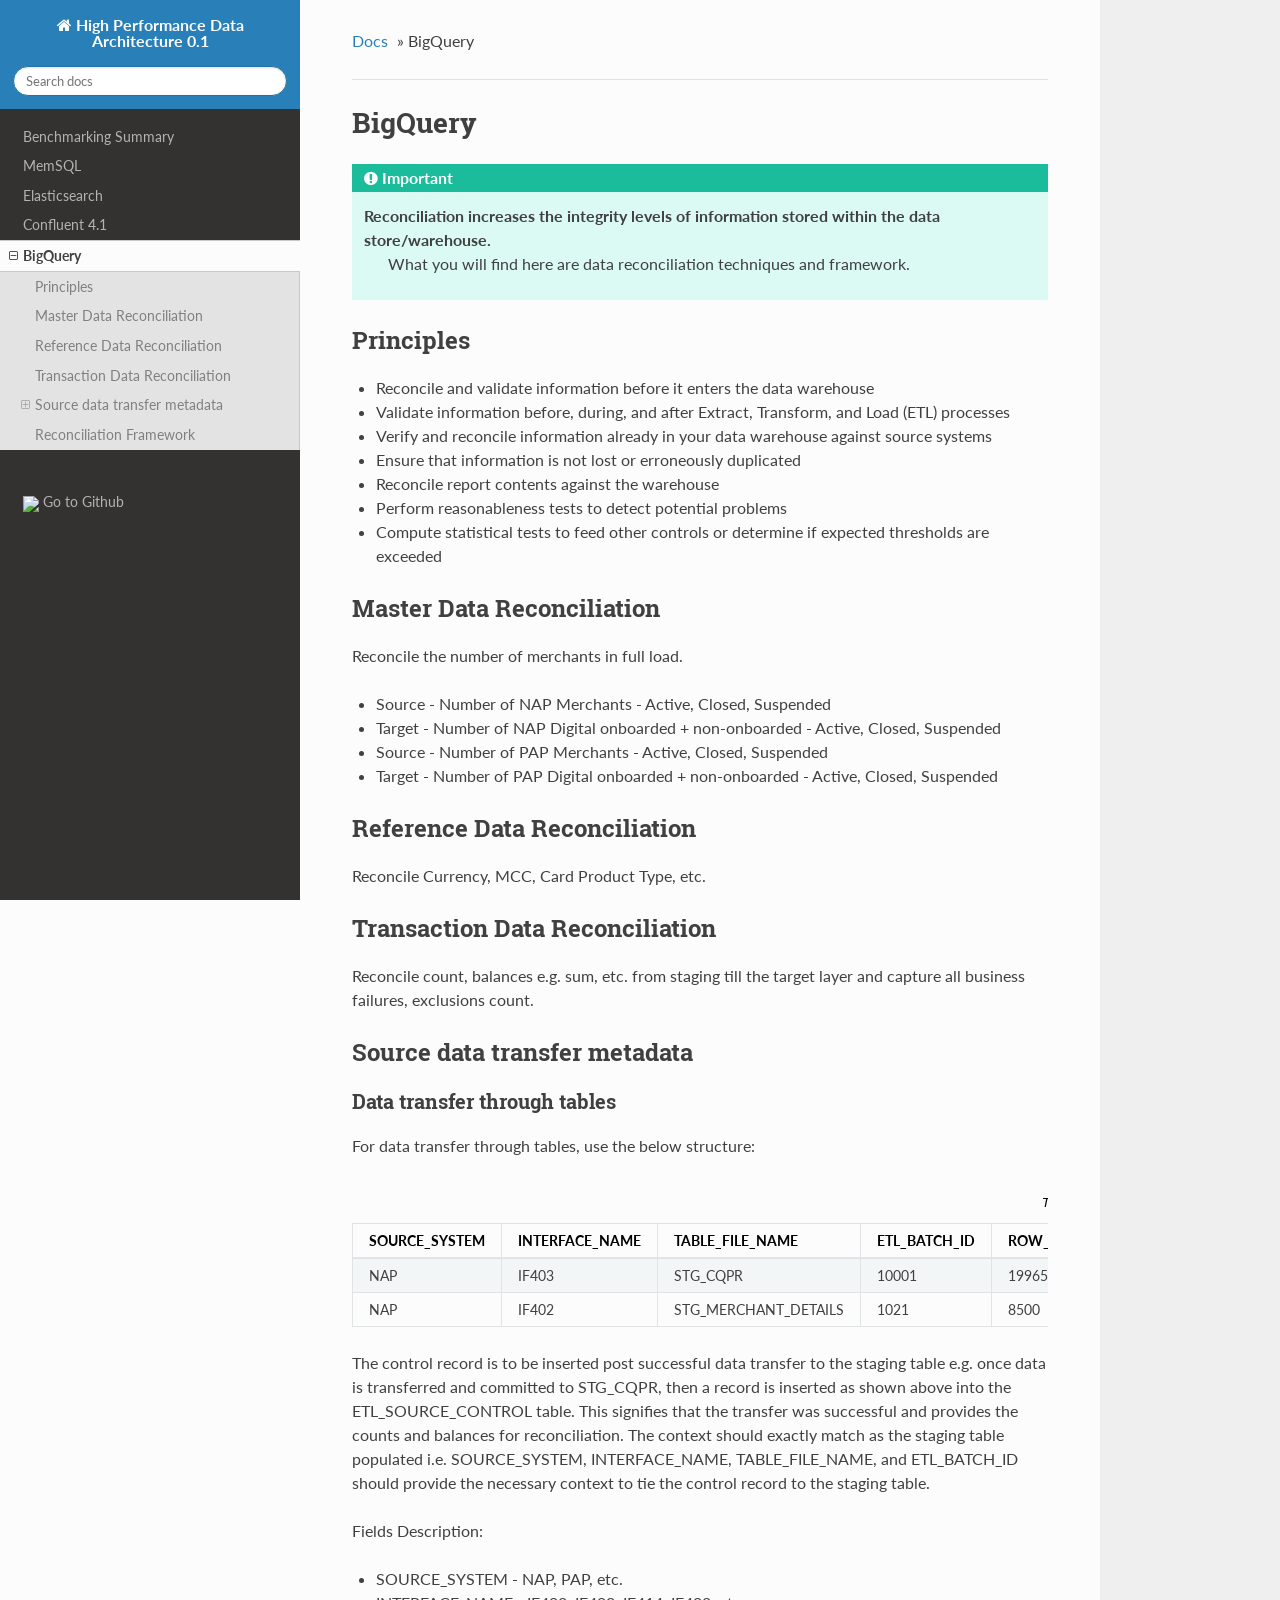
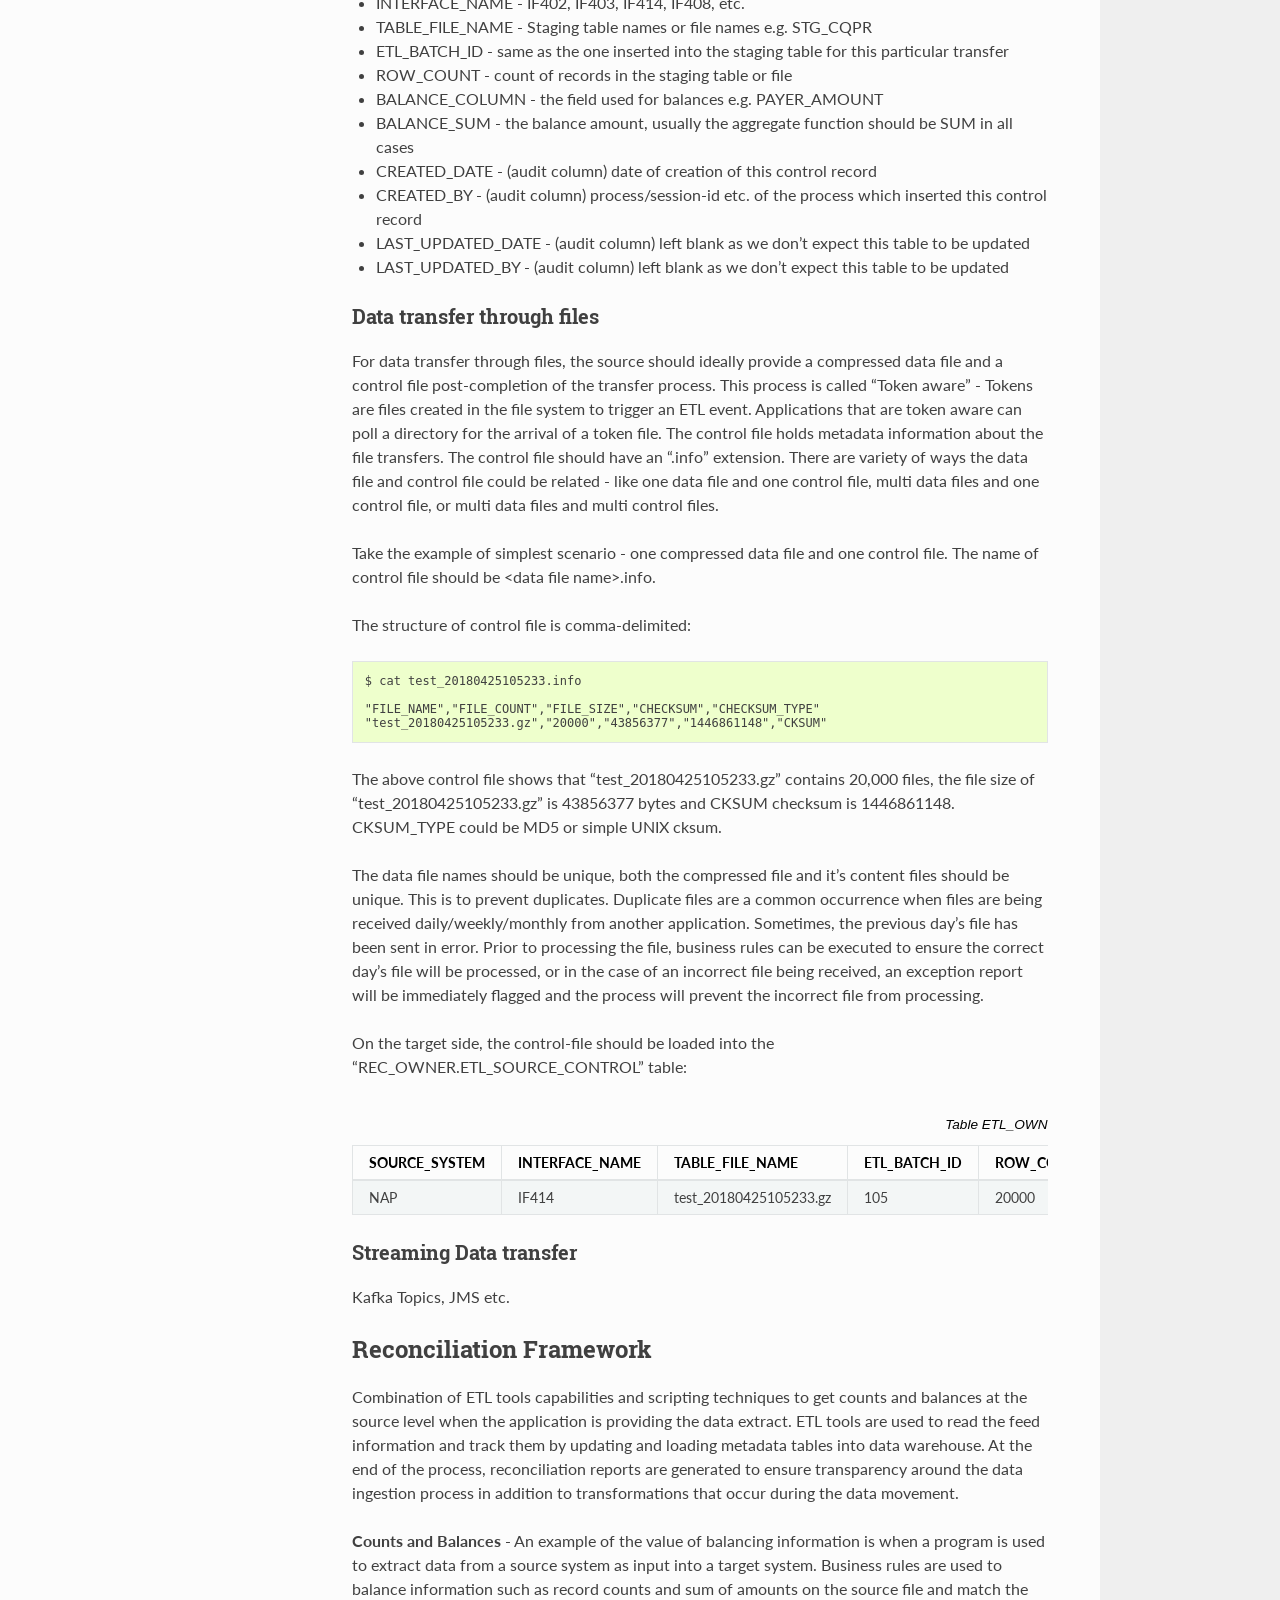
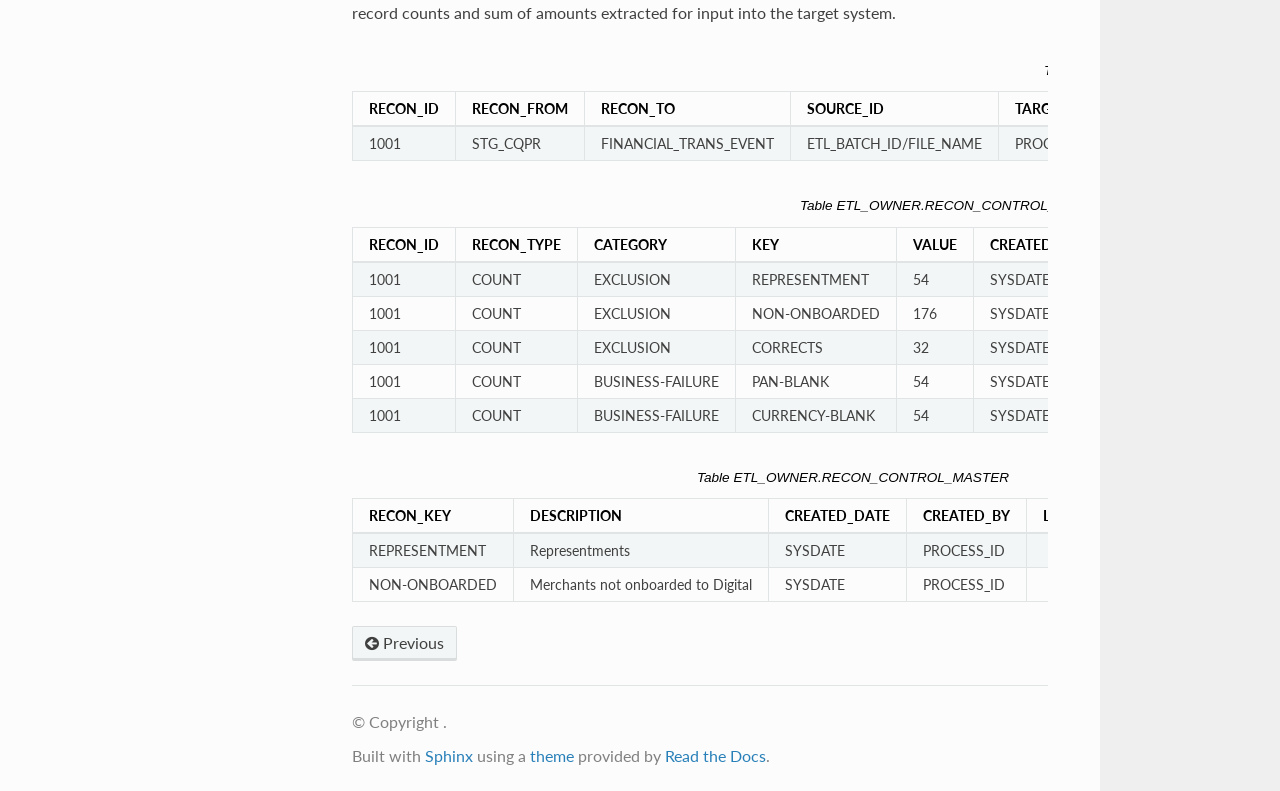
==== bigquery.html @ 3b0ab19f "Add files via upload" ====
<!DOCTYPE html>
<!--[if IE 8]><html class="no-js lt-ie9" lang="en" > <![endif]-->
<!--[if gt IE 8]><!--> <html class="no-js" lang="en" > <!--<![endif]-->
<head>
  <meta charset="utf-8">
  
  <meta name="viewport" content="width=device-width, initial-scale=1.0">
  
  <title>BigQuery &mdash; Data Architecture</title>
  

  
  
  
  

  

  
  
    

  

  
    <link rel="stylesheet" href="_static/css/theme.css" type="text/css" />
  <link rel="stylesheet" href="_static/pygments.css" type="text/css" />
    <link rel="index" title="Index" href="genindex.html" />
    <link rel="search" title="Search" href="search.html" />
    <link rel="prev" title="Confluent 4.1" href="confluent.html" /> 

  
  <script src="_static/js/modernizr.min.js"></script>

</head>

<body class="wy-body-for-nav">

   
  <div class="wy-grid-for-nav">

    
    <nav data-toggle="wy-nav-shift" class="wy-nav-side">
      <div class="wy-side-scroll">
        <div class="wy-side-nav-search">
          

          
            <a href="index.html" class="icon icon-home"> High Performance Data Architecture 0.1
          

          
          </a>

          
            
            
          

          
<div role="search">
  <form id="rtd-search-form" class="wy-form" action="search.html" method="get">
    <input type="text" name="q" placeholder="Search docs" />
    <input type="hidden" name="check_keywords" value="yes" />
    <input type="hidden" name="area" value="default" />
  </form>
</div>

          
        </div>

        <div class="wy-menu wy-menu-vertical" data-spy="affix" role="navigation" aria-label="main navigation">
          
    
            
            
              
            
            
              <ul class="current">
<li class="toctree-l1"><a class="reference internal" href="benchmark.html">Benchmarking Summary</a></li>
<li class="toctree-l1"><a class="reference internal" href="memsql.html">MemSQL</a></li>
<li class="toctree-l1"><a class="reference internal" href="elasticsearch.html">Elasticsearch</a></li>
<li class="toctree-l1"><a class="reference internal" href="confluent.html">Confluent 4.1</a></li>
<li class="toctree-l1 current"><a class="current reference internal" href="#">BigQuery</a><ul>
<li class="toctree-l2"><a class="reference internal" href="#principles">Principles</a></li>
<li class="toctree-l2"><a class="reference internal" href="#master-data-reconciliation">Master Data Reconciliation</a></li>
<li class="toctree-l2"><a class="reference internal" href="#reference-data-reconciliation">Reference Data Reconciliation</a></li>
<li class="toctree-l2"><a class="reference internal" href="#transaction-data-reconciliation">Transaction Data Reconciliation</a></li>
<li class="toctree-l2"><a class="reference internal" href="#source-data-transfer-metadata">Source data transfer metadata</a><ul>
<li class="toctree-l3"><a class="reference internal" href="#data-transfer-through-tables">Data transfer through tables</a></li>
<li class="toctree-l3"><a class="reference internal" href="#data-transfer-through-files">Data transfer through files</a></li>
<li class="toctree-l3"><a class="reference internal" href="#streaming-data-transfer">Streaming Data transfer</a></li>
</ul>
</li>
<li class="toctree-l2"><a class="reference internal" href="#reconciliation-framework">Reconciliation Framework</a></li>
</ul>
</li>
</ul>

            
          
    <br/>
    <br/>
    <a href=""><img src="_images/GitHub-Mark-Light-32px.png">&nbsp;Go to Github</a>
  
        </div>
      </div>
    </nav>

    <section data-toggle="wy-nav-shift" class="wy-nav-content-wrap">

      
      <nav class="wy-nav-top" aria-label="top navigation">
        
          <i data-toggle="wy-nav-top" class="fa fa-bars"></i>
          <a href="index.html">High Performance Data Architecture 0.1</a>
        
      </nav>


      <div class="wy-nav-content">
        
        <div class="rst-content">
        
          















<div role="navigation" aria-label="breadcrumbs navigation">

  <ul class="wy-breadcrumbs">
    
      <li><a href="index.html">Docs</a> &raquo;</li>
        
      <li>BigQuery</li>
    
    
      <li class="wy-breadcrumbs-aside">
        
            
        
      </li>
    
  </ul>

  
  <hr/>
</div>
          <div role="main" class="document" itemscope="itemscope" itemtype="http://schema.org/Article">
           <div itemprop="articleBody">
            
  <div class="section" id="bigquery">
<h1>BigQuery<a class="headerlink" href="#bigquery" title="Permalink to this headline">¶</a></h1>
<div class="admonition important">
<p class="first admonition-title">Important</p>
<dl class="last docutils">
<dt>Reconciliation increases the integrity levels of information stored within the data store/warehouse.</dt>
<dd>What you will find here are data reconciliation techniques and framework.</dd>
</dl>
</div>
<div class="section" id="principles">
<h2>Principles<a class="headerlink" href="#principles" title="Permalink to this headline">¶</a></h2>
<ul class="simple">
<li>Reconcile and validate information before it enters the data warehouse</li>
<li>Validate information before, during, and after Extract, Transform, and Load (ETL) processes</li>
<li>Verify and reconcile information already in your data warehouse against source systems</li>
<li>Ensure that information is not lost or erroneously duplicated</li>
<li>Reconcile report contents against the warehouse</li>
<li>Perform reasonableness tests to detect potential problems</li>
<li>Compute statistical tests to feed other controls or determine if expected thresholds are exceeded</li>
</ul>
</div>
<div class="section" id="master-data-reconciliation">
<h2>Master Data Reconciliation<a class="headerlink" href="#master-data-reconciliation" title="Permalink to this headline">¶</a></h2>
<p>Reconcile the number of merchants in full load.</p>
<ul class="simple">
<li>Source - Number of NAP Merchants - Active, Closed, Suspended</li>
<li>Target - Number of NAP Digital onboarded + non-onboarded - Active, Closed, Suspended</li>
<li>Source - Number of PAP Merchants -  Active, Closed, Suspended</li>
<li>Target - Number of PAP Digital onboarded + non-onboarded - Active, Closed, Suspended</li>
</ul>
</div>
<div class="section" id="reference-data-reconciliation">
<h2>Reference Data Reconciliation<a class="headerlink" href="#reference-data-reconciliation" title="Permalink to this headline">¶</a></h2>
<p>Reconcile Currency, MCC, Card Product Type, etc.</p>
</div>
<div class="section" id="transaction-data-reconciliation">
<h2>Transaction Data Reconciliation<a class="headerlink" href="#transaction-data-reconciliation" title="Permalink to this headline">¶</a></h2>
<p>Reconcile count, balances e.g. sum, etc. from staging till the target layer and capture all business failures, exclusions count.</p>
</div>
<div class="section" id="source-data-transfer-metadata">
<h2>Source data transfer metadata<a class="headerlink" href="#source-data-transfer-metadata" title="Permalink to this headline">¶</a></h2>
<div class="section" id="data-transfer-through-tables">
<h3>Data transfer through tables<a class="headerlink" href="#data-transfer-through-tables" title="Permalink to this headline">¶</a></h3>
<p>For data transfer through tables, use the below structure:</p>
<table border="1" class="colwidths-auto docutils" id="id1">
<caption><span class="caption-text">Table ETL_OWNER.ETL_SOURCE_CONTROL</span><a class="headerlink" href="#id1" title="Permalink to this table">¶</a></caption>
<thead valign="bottom">
<tr class="row-odd"><th class="head">SOURCE_SYSTEM</th>
<th class="head">INTERFACE_NAME</th>
<th class="head">TABLE_FILE_NAME</th>
<th class="head">ETL_BATCH_ID</th>
<th class="head">ROW_COUNT</th>
<th class="head">BALANCE_SUM</th>
<th class="head">BALANCE_COLUMN</th>
<th class="head">CREATED_DATE</th>
<th class="head">CREATED_BY</th>
<th class="head">LAST_UPDATED_DATE</th>
<th class="head">LAST_UPDATED_BY</th>
</tr>
</thead>
<tbody valign="top">
<tr class="row-even"><td>NAP</td>
<td>IF403</td>
<td>STG_CQPR</td>
<td>10001</td>
<td>1996500</td>
<td>672945600</td>
<td>PAYER_AMOUNT</td>
<td>SYSDATE</td>
<td>ODI-&lt;session-id&gt;</td>
<td>&#160;</td>
<td>&#160;</td>
</tr>
<tr class="row-odd"><td>NAP</td>
<td>IF402</td>
<td>STG_MERCHANT_DETAILS</td>
<td>1021</td>
<td>8500</td>
<td>&#160;</td>
<td>&#160;</td>
<td>SYSDATE</td>
<td>ODI-&lt;session-id&gt;</td>
<td>&#160;</td>
<td>&#160;</td>
</tr>
</tbody>
</table>
<p>The control record is to be inserted post successful data transfer to the staging table e.g. once data is transferred and committed to STG_CQPR, then
a record is inserted as shown above into the ETL_SOURCE_CONTROL table. This signifies that the transfer was successful and provides the counts and balances for reconciliation.
The context should exactly match as the staging table populated i.e. SOURCE_SYSTEM, INTERFACE_NAME, TABLE_FILE_NAME, and ETL_BATCH_ID should provide the
necessary context to tie the control record to the staging table.</p>
<p>Fields Description:</p>
<ul class="simple">
<li>SOURCE_SYSTEM - NAP, PAP, etc.</li>
<li>INTERFACE_NAME - IF402, IF403, IF414, IF408, etc.</li>
<li>TABLE_FILE_NAME - Staging table names or file names e.g. STG_CQPR</li>
<li>ETL_BATCH_ID - same as the one inserted into the staging table for this particular transfer</li>
<li>ROW_COUNT - count of records in the staging table or file</li>
<li>BALANCE_COLUMN - the field used for balances e.g. PAYER_AMOUNT</li>
<li>BALANCE_SUM - the balance amount, usually the aggregate function should be SUM in all cases</li>
<li>CREATED_DATE - (audit column) date of creation of this control record</li>
<li>CREATED_BY - (audit column) process/session-id etc. of the process which inserted this control record</li>
<li>LAST_UPDATED_DATE - (audit column) left blank as we don’t expect this table to be updated</li>
<li>LAST_UPDATED_BY - (audit column) left blank as we don’t expect this table to be updated</li>
</ul>
</div>
<div class="section" id="data-transfer-through-files">
<h3>Data transfer through files<a class="headerlink" href="#data-transfer-through-files" title="Permalink to this headline">¶</a></h3>
<p>For data transfer through files, the source should ideally provide a compressed data file and a control file post-completion of the transfer process.
This process is called “Token aware” - Tokens are files created in the file system to trigger an ETL event. Applications that are token aware can poll a directory for the arrival of a token file.
The control file holds metadata information about the file transfers. The control file should have an “.info” extension.
There are variety of ways the data file and control file could be related - like one data file and one control file, multi data files and one control file, or multi data files and multi control files.</p>
<p>Take the example of simplest scenario - one compressed data file and one control file. The name of control file should be &lt;data file name&gt;.info.</p>
<p>The structure of control file is comma-delimited:</p>
<div class="highlight-default notranslate"><div class="highlight"><pre><span></span>$ cat test_20180425105233.info

&quot;FILE_NAME&quot;,&quot;FILE_COUNT&quot;,&quot;FILE_SIZE&quot;,&quot;CHECKSUM&quot;,&quot;CHECKSUM_TYPE&quot;
&quot;test_20180425105233.gz&quot;,&quot;20000&quot;,&quot;43856377&quot;,&quot;1446861148&quot;,&quot;CKSUM&quot;
</pre></div>
</div>
<p>The above control file shows that “test_20180425105233.gz” contains 20,000 files, the file size of “test_20180425105233.gz” is 43856377 bytes and CKSUM checksum is 1446861148.
CKSUM_TYPE could be MD5 or simple UNIX cksum.</p>
<p>The data file names should be unique, both the compressed file and it’s content files should be unique. This is to prevent duplicates.
Duplicate files are a common occurrence when files are being received daily/weekly/monthly from another application.
Sometimes, the previous day’s file has been sent in error. Prior to processing the file, business rules can be executed to ensure the
correct day’s file will be processed, or in the case of an incorrect file being received, an exception report will be immediately flagged and
the process will prevent the incorrect file from processing.</p>
<p>On the target side, the control-file should be loaded into the “REC_OWNER.ETL_SOURCE_CONTROL” table:</p>
<table border="1" class="colwidths-auto docutils" id="id2">
<caption><span class="caption-text">Table ETL_OWNER.ETL_SOURCE_CONTROL</span><a class="headerlink" href="#id2" title="Permalink to this table">¶</a></caption>
<thead valign="bottom">
<tr class="row-odd"><th class="head">SOURCE_SYSTEM</th>
<th class="head">INTERFACE_NAME</th>
<th class="head">TABLE_FILE_NAME</th>
<th class="head">ETL_BATCH_ID</th>
<th class="head">ROW_COUNT</th>
<th class="head">SUM_AMOUNT</th>
<th class="head">CREATED_DATE</th>
<th class="head">CREATED_BY</th>
<th class="head">LAST_UPDATED_DATE</th>
<th class="head">LAST_UPDATED_BY</th>
</tr>
</thead>
<tbody valign="top">
<tr class="row-even"><td>NAP</td>
<td>IF414</td>
<td>test_20180425105233.gz</td>
<td>105</td>
<td>20000</td>
<td>&#160;</td>
<td>SYSDATE</td>
<td>ETL Process ID</td>
<td>&#160;</td>
<td>&#160;</td>
</tr>
</tbody>
</table>
</div>
<div class="section" id="streaming-data-transfer">
<h3>Streaming Data transfer<a class="headerlink" href="#streaming-data-transfer" title="Permalink to this headline">¶</a></h3>
<p>Kafka Topics, JMS etc.</p>
</div>
</div>
<div class="section" id="reconciliation-framework">
<h2>Reconciliation Framework<a class="headerlink" href="#reconciliation-framework" title="Permalink to this headline">¶</a></h2>
<p>Combination of ETL tools capabilities and scripting techniques to get counts and balances at the source level when the application
is providing the data extract. ETL tools are used to read the feed information and
track them by updating and loading metadata tables into data warehouse. At the end of the process, reconciliation reports are generated
to ensure transparency around the data ingestion process in addition to transformations that occur during the data movement.</p>
<p><strong>Counts and Balances</strong> - An example of the value of balancing information is when a program is used to extract data from a source system as input into a target system.
Business rules are used to balance information such as record counts and sum of amounts on the source file and match the record counts and sum of amounts extracted for input into the target system.</p>
<table border="1" class="colwidths-auto docutils" id="id3">
<caption><span class="caption-text">Table ETL_OWNER.RECON_CONTROL</span><a class="headerlink" href="#id3" title="Permalink to this table">¶</a></caption>
<thead valign="bottom">
<tr class="row-odd"><th class="head">RECON_ID</th>
<th class="head">RECON_FROM</th>
<th class="head">RECON_TO</th>
<th class="head">SOURCE_ID</th>
<th class="head">TARGET_ID</th>
<th class="head">SOURCE_COUNT</th>
<th class="head">TARGET_COUNT</th>
<th class="head">CREATED_DATE</th>
<th class="head">CREATED_BY</th>
<th class="head">LAST_UPDATED_DATE</th>
<th class="head">LAST_UPDATED_BY</th>
</tr>
</thead>
<tbody valign="top">
<tr class="row-even"><td>1001</td>
<td>STG_CQPR</td>
<td>FINANCIAL_TRANS_EVENT</td>
<td>ETL_BATCH_ID/FILE_NAME</td>
<td>PROCESS_ID</td>
<td>1000</td>
<td>700</td>
<td>SYSDATE</td>
<td>PROCESS_ID</td>
<td>&#160;</td>
<td>&#160;</td>
</tr>
</tbody>
</table>
<table border="1" class="colwidths-auto docutils" id="id4">
<caption><span class="caption-text">Table ETL_OWNER.RECON_CONTROL_DETAILS</span><a class="headerlink" href="#id4" title="Permalink to this table">¶</a></caption>
<thead valign="bottom">
<tr class="row-odd"><th class="head">RECON_ID</th>
<th class="head">RECON_TYPE</th>
<th class="head">CATEGORY</th>
<th class="head">KEY</th>
<th class="head">VALUE</th>
<th class="head">CREATED_DATE</th>
<th class="head">CREATED_BY</th>
<th class="head">LAST_UPDATED_DATE</th>
<th class="head">LAST_UPDATED_BY</th>
</tr>
</thead>
<tbody valign="top">
<tr class="row-even"><td>1001</td>
<td>COUNT</td>
<td>EXCLUSION</td>
<td>REPRESENTMENT</td>
<td>54</td>
<td>SYSDATE</td>
<td>PROCESS_ID</td>
<td>&#160;</td>
<td>&#160;</td>
</tr>
<tr class="row-odd"><td>1001</td>
<td>COUNT</td>
<td>EXCLUSION</td>
<td>NON-ONBOARDED</td>
<td>176</td>
<td>SYSDATE</td>
<td>PROCESS_ID</td>
<td>&#160;</td>
<td>&#160;</td>
</tr>
<tr class="row-even"><td>1001</td>
<td>COUNT</td>
<td>EXCLUSION</td>
<td>CORRECTS</td>
<td>32</td>
<td>SYSDATE</td>
<td>PROCESS_ID</td>
<td>&#160;</td>
<td>&#160;</td>
</tr>
<tr class="row-odd"><td>1001</td>
<td>COUNT</td>
<td>BUSINESS-FAILURE</td>
<td>PAN-BLANK</td>
<td>54</td>
<td>SYSDATE</td>
<td>PROCESS_ID</td>
<td>&#160;</td>
<td>&#160;</td>
</tr>
<tr class="row-even"><td>1001</td>
<td>COUNT</td>
<td>BUSINESS-FAILURE</td>
<td>CURRENCY-BLANK</td>
<td>54</td>
<td>SYSDATE</td>
<td>PROCESS_ID</td>
<td>&#160;</td>
<td>&#160;</td>
</tr>
</tbody>
</table>
<table border="1" class="colwidths-auto docutils" id="id5">
<caption><span class="caption-text">Table ETL_OWNER.RECON_CONTROL_MASTER</span><a class="headerlink" href="#id5" title="Permalink to this table">¶</a></caption>
<thead valign="bottom">
<tr class="row-odd"><th class="head">RECON_KEY</th>
<th class="head">DESCRIPTION</th>
<th class="head">CREATED_DATE</th>
<th class="head">CREATED_BY</th>
<th class="head">LAST_UPDATED_DATE</th>
<th class="head">LAST_UPDATED_BY</th>
</tr>
</thead>
<tbody valign="top">
<tr class="row-even"><td>REPRESENTMENT</td>
<td>Representments</td>
<td>SYSDATE</td>
<td>PROCESS_ID</td>
<td>&#160;</td>
<td>&#160;</td>
</tr>
<tr class="row-odd"><td>NON-ONBOARDED</td>
<td>Merchants not onboarded to Digital</td>
<td>SYSDATE</td>
<td>PROCESS_ID</td>
<td>&#160;</td>
<td>&#160;</td>
</tr>
</tbody>
</table>
</div>
</div>


           </div>
           
          </div>
          <footer>
  
    <div class="rst-footer-buttons" role="navigation" aria-label="footer navigation">
      
      
        <a href="confluent.html" class="btn btn-neutral" title="Confluent 4.1" accesskey="p" rel="prev"><span class="fa fa-arrow-circle-left"></span> Previous</a>
      
    </div>
  

  <hr/>

  <div role="contentinfo">
    <p>
        &copy; Copyright .

    </p>
  </div>
  Built with <a href="http://sphinx-doc.org/">Sphinx</a> using a <a href="https://github.com/rtfd/sphinx_rtd_theme">theme</a> provided by <a href="https://readthedocs.org">Read the Docs</a>. 

</footer>

        </div>
      </div>

    </section>

  </div>
  


  

    <script type="text/javascript">
        var DOCUMENTATION_OPTIONS = {
            URL_ROOT:'./',
            VERSION:'',
            LANGUAGE:'None',
            COLLAPSE_INDEX:false,
            FILE_SUFFIX:'.html',
            HAS_SOURCE:  true,
            SOURCELINK_SUFFIX: '.txt'
        };
    </script>
      <script type="text/javascript" src="_static/jquery.js"></script>
      <script type="text/javascript" src="_static/underscore.js"></script>
      <script type="text/javascript" src="_static/doctools.js"></script>

  

  
  
    <script type="text/javascript" src="_static/js/theme.js"></script>
  

  <script type="text/javascript">
      jQuery(function () {
          
          SphinxRtdTheme.Navigation.enableSticky();
          
      });
  </script> 

</body>
</html>
---- _static/css/theme.css ----
﻿*{-webkit-box-sizing:border-box;-moz-box-sizing:border-box;box-sizing:border-box}article,aside,details,figcaption,figure,footer,header,hgroup,nav,section{display:block}audio,canvas,video{display:inline-block;*display:inline;*zoom:1}audio:not([controls]){display:none}[hidden]{display:none}*{-webkit-box-sizing:border-box;-moz-box-sizing:border-box;box-sizing:border-box}html{font-size:100%;-webkit-text-size-adjust:100%;-ms-text-size-adjust:100%}body{margin:0}a:hover,a:active{outline:0}abbr[title]{border-bottom:1px dotted}b,strong{font-weight:bold}blockquote{margin:0}dfn{font-style:italic}ins{background:#ff9;color:#000;text-decoration:none}mark{background:#ff0;color:#000;font-style:italic;font-weight:bold}pre,code,.rst-content tt,.rst-content code,kbd,samp{font-family:monospace,serif;_font-family:"courier new",monospace;font-size:1em}pre{white-space:pre}q{quotes:none}q:before,q:after{content:"";content:none}small{font-size:85%}sub,sup{font-size:75%;line-height:0;position:relative;vertical-align:baseline}sup{top:-0.5em}sub{bottom:-0.25em}ul,ol,dl{margin:0;padding:0;list-style:none;list-style-image:none}li{list-style:none}dd{margin:0}img{border:0;-ms-interpolation-mode:bicubic;vertical-align:middle;max-width:100%}svg:not(:root){overflow:hidden}figure{margin:0}form{margin:0}fieldset{border:0;margin:0;padding:0}label{cursor:pointer}legend{border:0;*margin-left:-7px;padding:0;white-space:normal}button,input,select,textarea{font-size:100%;margin:0;vertical-align:baseline;*vertical-align:middle}button,input{line-height:normal}button,input[type="button"],input[type="reset"],input[type="submit"]{cursor:pointer;-webkit-appearance:button;*overflow:visible}button[disabled],input[disabled]{cursor:default}input[type="checkbox"],input[type="radio"]{box-sizing:border-box;padding:0;*width:13px;*height:13px}input[type="search"]{-webkit-appearance:textfield;-moz-box-sizing:content-box;-webkit-box-sizing:content-box;box-sizing:content-box}input[type="search"]::-webkit-search-decoration,input[type="search"]::-webkit-search-cancel-button{-webkit-appearance:none}button::-moz-focus-inner,input::-moz-focus-inner{border:0;padding:0}textarea{overflow:auto;vertical-align:top;resize:vertical}table{border-collapse:collapse;border-spacing:0}td{vertical-align:top}.chromeframe{margin:.2em 0;background:#ccc;color:#000;padding:.2em 0}.ir{display:block;border:0;text-indent:-999em;overflow:hidden;background-color:transparent;background-repeat:no-repeat;text-align:left;direction:ltr;*line-height:0}.ir br{display:none}.hidden{display:none !important;visibility:hidden}.visuallyhidden{border:0;clip:rect(0 0 0 0);height:1px;margin:-1px;overflow:hidden;padding:0;position:absolute;width:1px}.visuallyhidden.focusable:active,.visuallyhidden.focusable:focus{clip:auto;height:auto;margin:0;overflow:visible;position:static;width:auto}.invisible{visibility:hidden}.relative{position:relative}big,small{font-size:100%}@media print{html,body,section{background:none !important}*{box-shadow:none !important;text-shadow:none !important;filter:none !important;-ms-filter:none !important}a,a:visited{text-decoration:underline}.ir a:after,a[href^="javascript:"]:after,a[href^="#"]:after{content:""}pre,blockquote{page-break-inside:avoid}thead{display:table-header-group}tr,img{page-break-inside:avoid}img{max-width:100% !important}@page{margin:.5cm}p,h2,.rst-content .toctree-wrapper p.caption,h3{orphans:3;widows:3}h2,.rst-content .toctree-wrapper p.caption,h3{page-break-after:avoid}}.fa:before,.wy-menu-vertical li span.toctree-expand:before,.wy-menu-vertical li.on a span.toctree-expand:before,.wy-menu-vertical li.current>a span.toctree-expand:before,.rst-content .admonition-title:before,.rst-content h1 .headerlink:before,.rst-content h2 .headerlink:before,.rst-content h3 .headerlink:before,.rst-content h4 .headerlink:before,.rst-content h5 .headerlink:before,.rst-content h6 .headerlink:before,.rst-content dl dt .headerlink:before,.rst-content p.caption .headerlink:before,.rst-content table>caption .headerlink:before,.rst-content tt.download span:first-child:before,.rst-content code.download span:first-child:before,.icon:before,.wy-dropdown .caret:before,.wy-inline-validate.wy-inline-validate-success .wy-input-context:before,.wy-inline-validate.wy-inline-validate-danger .wy-input-context:before,.wy-inline-validate.wy-inline-validate-warning .wy-input-context:before,.wy-inline-validate.wy-inline-validate-info .wy-input-context:before,.wy-alert,.rst-content .note,.rst-content .attention,.rst-content .caution,.rst-content .danger,.rst-content .error,.rst-content .hint,.rst-content .important,.rst-content .tip,.rst-content .warning,.rst-content .seealso,.rst-content .admonition-todo,.rst-content .admonition,.btn,input[type="text"],input[type="password"],input[type="email"],input[type="url"],input[type="date"],input[type="month"],input[type="time"],input[type="datetime"],input[type="datetime-local"],input[type="week"],input[type="number"],input[type="search"],input[type="tel"],input[type="color"],select,textarea,.wy-menu-vertical li.on a,.wy-menu-vertical li.current>a,.wy-side-nav-search>a,.wy-side-nav-search .wy-dropdown>a,.wy-nav-top a{-webkit-font-smoothing:antialiased}.clearfix{*zoom:1}.clearfix:before,.clearfix:after{display:table;content:""}.clearfix:after{clear:both}/*!
 *  Font Awesome 4.7.0 by @davegandy - http://fontawesome.io - @fontawesome
 *  License - http://fontawesome.io/license (Font: SIL OFL 1.1, CSS: MIT License)
 */@font-face{font-family:'FontAwesome';src:url("../fonts/fontawesome-webfont.eot?v=4.7.0");src:url("../fonts/fontawesome-webfont.eot?#iefix&v=4.7.0") format("embedded-opentype"),url("../fonts/fontawesome-webfont.woff2?v=4.7.0") format("woff2"),url("../fonts/fontawesome-webfont.woff?v=4.7.0") format("woff"),url("../fonts/fontawesome-webfont.ttf?v=4.7.0") format("truetype"),url("../fonts/fontawesome-webfont.svg?v=4.7.0#fontawesomeregular") format("svg");font-weight:normal;font-style:normal}.fa,.wy-menu-vertical li span.toctree-expand,.wy-menu-vertical li.on a span.toctree-expand,.wy-menu-vertical li.current>a span.toctree-expand,.rst-content .admonition-title,.rst-content h1 .headerlink,.rst-content h2 .headerlink,.rst-content h3 .headerlink,.rst-content h4 .headerlink,.rst-content h5 .headerlink,.rst-content h6 .headerlink,.rst-content dl dt .headerlink,.rst-content p.caption .headerlink,.rst-content table>caption .headerlink,.rst-content tt.download span:first-child,.rst-content code.download span:first-child,.icon{display:inline-block;font:normal normal normal 14px/1 FontAwesome;font-size:inherit;text-rendering:auto;-webkit-font-smoothing:antialiased;-moz-osx-font-smoothing:grayscale}.fa-lg{font-size:1.3333333333em;line-height:.75em;vertical-align:-15%}.fa-2x{font-size:2em}.fa-3x{font-size:3em}.fa-4x{font-size:4em}.fa-5x{font-size:5em}.fa-fw{width:1.2857142857em;text-align:center}.fa-ul{padding-left:0;margin-left:2.1428571429em;list-style-type:none}.fa-ul>li{position:relative}.fa-li{position:absolute;left:-2.1428571429em;width:2.1428571429em;top:.1428571429em;text-align:center}.fa-li.fa-lg{left:-1.8571428571em}.fa-border{padding:.2em .25em .15em;border:solid 0.08em #eee;border-radius:.1em}.fa-pull-left{float:left}.fa-pull-right{float:right}.fa.fa-pull-left,.wy-menu-vertical li span.fa-pull-left.toctree-expand,.wy-menu-vertical li.on a span.fa-pull-left.toctree-expand,.wy-menu-vertical li.current>a span.fa-pull-left.toctree-expand,.rst-content .fa-pull-left.admonition-title,.rst-content h1 .fa-pull-left.headerlink,.rst-content h2 .fa-pull-left.headerlink,.rst-content h3 .fa-pull-left.headerlink,.rst-content h4 .fa-pull-left.headerlink,.rst-content h5 .fa-pull-left.headerlink,.rst-content h6 .fa-pull-left.headerlink,.rst-content dl dt .fa-pull-left.headerlink,.rst-content p.caption .fa-pull-left.headerlink,.rst-content table>caption .fa-pull-left.headerlink,.rst-content tt.download span.fa-pull-left:first-child,.rst-content code.download span.fa-pull-left:first-child,.fa-pull-left.icon{margin-right:.3em}.fa.fa-pull-right,.wy-menu-vertical li span.fa-pull-right.toctree-expand,.wy-menu-vertical li.on a span.fa-pull-right.toctree-expand,.wy-menu-vertical li.current>a span.fa-pull-right.toctree-expand,.rst-content .fa-pull-right.admonition-title,.rst-content h1 .fa-pull-right.headerlink,.rst-content h2 .fa-pull-right.headerlink,.rst-content h3 .fa-pull-right.headerlink,.rst-content h4 .fa-pull-right.headerlink,.rst-content h5 .fa-pull-right.headerlink,.rst-content h6 .fa-pull-right.headerlink,.rst-content dl dt .fa-pull-right.headerlink,.rst-content p.caption .fa-pull-right.headerlink,.rst-content table>caption .fa-pull-right.headerlink,.rst-content tt.download span.fa-pull-right:first-child,.rst-content code.download span.fa-pull-right:first-child,.fa-pull-right.icon{margin-left:.3em}.pull-right{float:right}.pull-left{float:left}.fa.pull-left,.wy-menu-vertical li span.pull-left.toctree-expand,.wy-menu-vertical li.on a span.pull-left.toctree-expand,.wy-menu-vertical li.current>a span.pull-left.toctree-expand,.rst-content .pull-left.admonition-title,.rst-content h1 .pull-left.headerlink,.rst-content h2 .pull-left.headerlink,.rst-content h3 .pull-left.headerlink,.rst-content h4 .pull-left.headerlink,.rst-content h5 .pull-left.headerlink,.rst-content h6 .pull-left.headerlink,.rst-content dl dt .pull-left.headerlink,.rst-content p.caption .pull-left.headerlink,.rst-content table>caption .pull-left.headerlink,.rst-content tt.download span.pull-left:first-child,.rst-content code.download span.pull-left:first-child,.pull-left.icon{margin-right:.3em}.fa.pull-right,.wy-menu-vertical li span.pull-right.toctree-expand,.wy-menu-vertical li.on a span.pull-right.toctree-expand,.wy-menu-vertical li.current>a span.pull-right.toctree-expand,.rst-content .pull-right.admonition-title,.rst-content h1 .pull-right.headerlink,.rst-content h2 .pull-right.headerlink,.rst-content h3 .pull-right.headerlink,.rst-content h4 .pull-right.headerlink,.rst-content h5 .pull-right.headerlink,.rst-content h6 .pull-right.headerlink,.rst-content dl dt .pull-right.headerlink,.rst-content p.caption .pull-right.headerlink,.rst-content table>caption .pull-right.headerlink,.rst-content tt.download span.pull-right:first-child,.rst-content code.download span.pull-right:first-child,.pull-right.icon{margin-left:.3em}.fa-spin{-webkit-animation:fa-spin 2s infinite linear;animation:fa-spin 2s infinite linear}.fa-pulse{-webkit-animation:fa-spin 1s infinite steps(8);animation:fa-spin 1s infinite steps(8)}@-webkit-keyframes fa-spin{0%{-webkit-transform:rotate(0deg);transform:rotate(0deg)}100%{-webkit-transform:rotate(359deg);transform:rotate(359deg)}}@keyframes fa-spin{0%{-webkit-transform:rotate(0deg);transform:rotate(0deg)}100%{-webkit-transform:rotate(359deg);transform:rotate(359deg)}}.fa-rotate-90{-ms-filter:"progid:DXImageTransform.Microsoft.BasicImage(rotation=1)";-webkit-transform:rotate(90deg);-ms-transform:rotate(90deg);transform:rotate(90deg)}.fa-rotate-180{-ms-filter:"progid:DXImageTransform.Microsoft.BasicImage(rotation=2)";-webkit-transform:rotate(180deg);-ms-transform:rotate(180deg);transform:rotate(180deg)}.fa-rotate-270{-ms-filter:"progid:DXImageTransform.Microsoft.BasicImage(rotation=3)";-webkit-transform:rotate(270deg);-ms-transform:rotate(270deg);transform:rotate(270deg)}.fa-flip-horizontal{-ms-filter:"progid:DXImageTransform.Microsoft.BasicImage(rotation=0, mirror=1)";-webkit-transform:scale(-1, 1);-ms-transform:scale(-1, 1);transform:scale(-1, 1)}.fa-flip-vertical{-ms-filter:"progid:DXImageTransform.Microsoft.BasicImage(rotation=2, mirror=1)";-webkit-transform:scale(1, -1);-ms-transform:scale(1, -1);transform:scale(1, -1)}:root .fa-rotate-90,:root .fa-rotate-180,:root .fa-rotate-270,:root .fa-flip-horizontal,:root .fa-flip-vertical{filter:none}.fa-stack{position:relative;display:inline-block;width:2em;height:2em;line-height:2em;vertical-align:middle}.fa-stack-1x,.fa-stack-2x{position:absolute;left:0;width:100%;text-align:center}.fa-stack-1x{line-height:inherit}.fa-stack-2x{font-size:2em}.fa-inverse{color:#fff}.fa-glass:before{content:""}.fa-music:before{content:""}.fa-search:before,.icon-search:before{content:""}.fa-envelope-o:before{content:""}.fa-heart:before{content:""}.fa-star:before{content:""}.fa-star-o:before{content:""}.fa-user:before{content:""}.fa-film:before{content:""}.fa-th-large:before{content:""}.fa-th:before{content:""}.fa-th-list:before{content:""}.fa-check:before{content:""}.fa-remove:before,.fa-close:before,.fa-times:before{content:""}.fa-search-plus:before{content:""}.fa-search-minus:before{content:""}.fa-power-off:before{content:""}.fa-signal:before{content:""}.fa-gear:before,.fa-cog:before{content:""}.fa-trash-o:before{content:""}.fa-home:before,.icon-home:before{content:""}.fa-file-o:before{content:""}.fa-clock-o:before{content:""}.fa-road:before{content:""}.fa-download:before,.rst-content tt.download span:first-child:before,.rst-content code.download span:first-child:before{content:""}.fa-arrow-circle-o-down:before{content:""}.fa-arrow-circle-o-up:before{content:""}.fa-inbox:before{content:""}.fa-play-circle-o:before{content:""}.fa-rotate-right:before,.fa-repeat:before{content:""}.fa-refresh:before{content:""}.fa-list-alt:before{content:""}.fa-lock:before{content:""}.fa-flag:before{content:""}.fa-headphones:before{content:""}.fa-volume-off:before{content:""}.fa-volume-down:before{content:""}.fa-volume-up:before{content:""}.fa-qrcode:before{content:""}.fa-barcode:before{content:""}.fa-tag:before{content:""}.fa-tags:before{content:""}.fa-book:before,.icon-book:before{content:""}.fa-bookmark:before{content:""}.fa-print:before{content:""}.fa-camera:before{content:""}.fa-font:before{content:""}.fa-bold:before{content:""}.fa-italic:before{content:""}.fa-text-height:before{content:""}.fa-text-width:before{content:""}.fa-align-left:before{content:""}.fa-align-center:before{content:""}.fa-align-right:before{content:""}.fa-align-justify:before{content:""}.fa-list:before{content:""}.fa-dedent:before,.fa-outdent:before{content:""}.fa-indent:before{content:""}.fa-video-camera:before{content:""}.fa-photo:before,.fa-image:before,.fa-picture-o:before{content:""}.fa-pencil:before{content:""}.fa-map-marker:before{content:""}.fa-adjust:before{content:""}.fa-tint:before{content:""}.fa-edit:before,.fa-pencil-square-o:before{content:""}.fa-share-square-o:before{content:""}.fa-check-square-o:before{content:""}.fa-arrows:before{content:""}.fa-step-backward:before{content:""}.fa-fast-backward:before{content:""}.fa-backward:before{content:""}.fa-play:before{content:""}.fa-pause:before{content:""}.fa-stop:before{content:""}.fa-forward:before{content:""}.fa-fast-forward:before{content:""}.fa-step-forward:before{content:""}.fa-eject:before{content:""}.fa-chevron-left:before{content:""}.fa-chevron-right:before{content:""}.fa-plus-circle:before{content:""}.fa-minus-circle:before{content:""}.fa-times-circle:before,.wy-inline-validate.wy-inline-validate-danger .wy-input-context:before{content:""}.fa-check-circle:before,.wy-inline-validate.wy-inline-validate-success .wy-input-context:before{content:""}.fa-question-circle:before{content:""}.fa-info-circle:before{content:""}.fa-crosshairs:before{content:""}.fa-times-circle-o:before{content:""}.fa-check-circle-o:before{content:""}.fa-ban:before{content:""}.fa-arrow-left:before{content:""}.fa-arrow-right:before{content:""}.fa-arrow-up:before{content:""}.fa-arrow-down:before{content:""}.fa-mail-forward:before,.fa-share:before{content:""}.fa-expand:before{content:""}.fa-compress:before{content:""}.fa-plus:before{content:""}.fa-minus:before{content:""}.fa-asterisk:before{content:""}.fa-exclamation-circle:before,.wy-inline-validate.wy-inline-validate-warning .wy-input-context:before,.wy-inline-validate.wy-inline-validate-info .wy-input-context:before,.rst-content .admonition-title:before{content:""}.fa-gift:before{content:""}.fa-leaf:before{content:""}.fa-fire:before,.icon-fire:before{content:""}.fa-eye:before{content:""}.fa-eye-slash:before{content:""}.fa-warning:before,.fa-exclamation-triangle:before{content:""}.fa-plane:before{content:""}.fa-calendar:before{content:""}.fa-random:before{content:""}.fa-comment:before{content:""}.fa-magnet:before{content:""}.fa-chevron-up:before{content:""}.fa-chevron-down:before{content:""}.fa-retweet:before{content:""}.fa-shopping-cart:before{content:""}.fa-folder:before{content:""}.fa-folder-open:before{content:""}.fa-arrows-v:before{content:""}.fa-arrows-h:before{content:""}.fa-bar-chart-o:before,.fa-bar-chart:before{content:""}.fa-twitter-square:before{content:""}.fa-facebook-square:before{content:""}.fa-camera-retro:before{content:""}.fa-key:before{content:""}.fa-gears:before,.fa-cogs:before{content:""}.fa-comments:before{content:""}.fa-thumbs-o-up:before{content:""}.fa-thumbs-o-down:before{content:""}.fa-star-half:before{content:""}.fa-heart-o:before{content:""}.fa-sign-out:before{content:""}.fa-linkedin-square:before{content:""}.fa-thumb-tack:before{content:""}.fa-external-link:before{content:""}.fa-sign-in:before{content:""}.fa-trophy:before{content:""}.fa-github-square:before{content:""}.fa-upload:before{content:""}.fa-lemon-o:before{content:""}.fa-phone:before{content:""}.fa-square-o:before{content:""}.fa-bookmark-o:before{content:""}.fa-phone-square:before{content:""}.fa-twitter:before{content:""}.fa-facebook-f:before,.fa-facebook:before{content:""}.fa-github:before,.icon-github:before{content:""}.fa-unlock:before{content:""}.fa-credit-card:before{content:""}.fa-feed:before,.fa-rss:before{content:""}.fa-hdd-o:before{content:""}.fa-bullhorn:before{content:""}.fa-bell:before{content:""}.fa-certificate:before{content:""}.fa-hand-o-right:before{content:""}.fa-hand-o-left:before{content:""}.fa-hand-o-up:before{content:""}.fa-hand-o-down:before{content:""}.fa-arrow-circle-left:before,.icon-circle-arrow-left:before{content:""}.fa-arrow-circle-right:before,.icon-circle-arrow-right:before{content:""}.fa-arrow-circle-up:before{content:""}.fa-arrow-circle-down:before{content:""}.fa-globe:before{content:""}.fa-wrench:before{content:""}.fa-tasks:before{content:""}.fa-filter:before{content:""}.fa-briefcase:before{content:""}.fa-arrows-alt:before{content:""}.fa-group:before,.fa-users:before{content:""}.fa-chain:before,.fa-link:before,.icon-link:before{content:""}.fa-cloud:before{content:""}.fa-flask:before{content:""}.fa-cut:before,.fa-scissors:before{content:""}.fa-copy:before,.fa-files-o:before{content:""}.fa-paperclip:before{content:""}.fa-save:before,.fa-floppy-o:before{content:""}.fa-square:before{content:""}.fa-navicon:before,.fa-reorder:before,.fa-bars:before{content:""}.fa-list-ul:before{content:""}.fa-list-ol:before{content:""}.fa-strikethrough:before{content:""}.fa-underline:before{content:""}.fa-table:before{content:""}.fa-magic:before{content:""}.fa-truck:before{content:""}.fa-pinterest:before{content:""}.fa-pinterest-square:before{content:""}.fa-google-plus-square:before{content:""}.fa-google-plus:before{content:""}.fa-money:before{content:""}.fa-caret-down:before,.wy-dropdown .caret:before,.icon-caret-down:before{content:""}.fa-caret-up:before{content:""}.fa-caret-left:before{content:""}.fa-caret-right:before{content:""}.fa-columns:before{content:""}.fa-unsorted:before,.fa-sort:before{content:""}.fa-sort-down:before,.fa-sort-desc:before{content:""}.fa-sort-up:before,.fa-sort-asc:before{content:""}.fa-envelope:before{content:""}.fa-linkedin:before{content:""}.fa-rotate-left:before,.fa-undo:before{content:""}.fa-legal:before,.fa-gavel:before{content:""}.fa-dashboard:before,.fa-tachometer:before{content:""}.fa-comment-o:before{content:""}.fa-comments-o:before{content:""}.fa-flash:before,.fa-bolt:before{content:""}.fa-sitemap:before{content:""}.fa-umbrella:before{content:""}.fa-paste:before,.fa-clipboard:before{content:""}.fa-lightbulb-o:before{content:""}.fa-exchange:before{content:""}.fa-cloud-download:before{content:""}.fa-cloud-upload:before{content:""}.fa-user-md:before{content:""}.fa-stethoscope:before{content:""}.fa-suitcase:before{content:""}.fa-bell-o:before{content:""}.fa-coffee:before{content:""}.fa-cutlery:before{content:""}.fa-file-text-o:before{content:""}.fa-building-o:before{content:""}.fa-hospital-o:before{content:""}.fa-ambulance:before{content:""}.fa-medkit:before{content:""}.fa-fighter-jet:before{content:""}.fa-beer:before{content:""}.fa-h-square:before{content:""}.fa-plus-square:before{content:""}.fa-angle-double-left:before{content:""}.fa-angle-double-right:before{content:""}.fa-angle-double-up:before{content:""}.fa-angle-double-down:before{content:""}.fa-angle-left:before{content:""}.fa-angle-right:before{content:""}.fa-angle-up:before{content:""}.fa-angle-down:before{content:""}.fa-desktop:before{content:""}.fa-laptop:before{content:""}.fa-tablet:before{content:""}.fa-mobile-phone:before,.fa-mobile:before{content:""}.fa-circle-o:before{content:""}.fa-quote-left:before{content:""}.fa-quote-right:before{content:""}.fa-spinner:before{content:""}.fa-circle:before{content:""}.fa-mail-reply:before,.fa-reply:before{content:""}.fa-github-alt:before{content:""}.fa-folder-o:before{content:""}.fa-folder-open-o:before{content:""}.fa-smile-o:before{content:""}.fa-frown-o:before{content:""}.fa-meh-o:before{content:""}.fa-gamepad:before{content:""}.fa-keyboard-o:before{content:""}.fa-flag-o:before{content:""}.fa-flag-checkered:before{content:""}.fa-terminal:before{content:""}.fa-code:before{content:""}.fa-mail-reply-all:before,.fa-reply-all:before{content:""}.fa-star-half-empty:before,.fa-star-half-full:before,.fa-star-half-o:before{content:""}.fa-location-arrow:before{content:""}.fa-crop:before{content:""}.fa-code-fork:before{content:""}.fa-unlink:before,.fa-chain-broken:before{content:""}.fa-question:before{content:""}.fa-info:before{content:""}.fa-exclamation:before{content:""}.fa-superscript:before{content:""}.fa-subscript:before{content:""}.fa-eraser:before{content:""}.fa-puzzle-piece:before{content:""}.fa-microphone:before{content:""}.fa-microphone-slash:before{content:""}.fa-shield:before{content:""}.fa-calendar-o:before{content:""}.fa-fire-extinguisher:before{content:""}.fa-rocket:before{content:""}.fa-maxcdn:before{content:""}.fa-chevron-circle-left:before{content:""}.fa-chevron-circle-right:before{content:""}.fa-chevron-circle-up:before{content:""}.fa-chevron-circle-down:before{content:""}.fa-html5:before{content:""}.fa-css3:before{content:""}.fa-anchor:before{content:""}.fa-unlock-alt:before{content:""}.fa-bullseye:before{content:""}.fa-ellipsis-h:before{content:""}.fa-ellipsis-v:before{content:""}.fa-rss-square:before{content:""}.fa-play-circle:before{content:""}.fa-ticket:before{content:""}.fa-minus-square:before{content:""}.fa-minus-square-o:before,.wy-menu-vertical li.on a span.toctree-expand:before,.wy-menu-vertical li.current>a span.toctree-expand:before{content:""}.fa-level-up:before{content:""}.fa-level-down:before{content:""}.fa-check-square:before{content:""}.fa-pencil-square:before{content:""}.fa-external-link-square:before{content:""}.fa-share-square:before{content:""}.fa-compass:before{content:""}.fa-toggle-down:before,.fa-caret-square-o-down:before{content:""}.fa-toggle-up:before,.fa-caret-square-o-up:before{content:""}.fa-toggle-right:before,.fa-caret-square-o-right:before{content:""}.fa-euro:before,.fa-eur:before{content:""}.fa-gbp:before{content:""}.fa-dollar:before,.fa-usd:before{content:""}.fa-rupee:before,.fa-inr:before{content:""}.fa-cny:before,.fa-rmb:before,.fa-yen:before,.fa-jpy:before{content:""}.fa-ruble:before,.fa-rouble:before,.fa-rub:before{content:""}.fa-won:before,.fa-krw:before{content:""}.fa-bitcoin:before,.fa-btc:before{content:""}.fa-file:before{content:""}.fa-file-text:before{content:""}.fa-sort-alpha-asc:before{content:""}.fa-sort-alpha-desc:before{content:""}.fa-sort-amount-asc:before{content:""}.fa-sort-amount-desc:before{content:""}.fa-sort-numeric-asc:before{content:""}.fa-sort-numeric-desc:before{content:""}.fa-thumbs-up:before{content:""}.fa-thumbs-down:before{content:""}.fa-youtube-square:before{content:""}.fa-youtube:before{content:""}.fa-xing:before{content:""}.fa-xing-square:before{content:""}.fa-youtube-play:before{content:""}.fa-dropbox:before{content:""}.fa-stack-overflow:before{content:""}.fa-instagram:before{content:""}.fa-flickr:before{content:""}.fa-adn:before{content:""}.fa-bitbucket:before,.icon-bitbucket:before{content:""}.fa-bitbucket-square:before{content:""}.fa-tumblr:before{content:""}.fa-tumblr-square:before{content:""}.fa-long-arrow-down:before{content:""}.fa-long-arrow-up:before{content:""}.fa-long-arrow-left:before{content:""}.fa-long-arrow-right:before{content:""}.fa-apple:before{content:""}.fa-windows:before{content:""}.fa-android:before{content:""}.fa-linux:before{content:""}.fa-dribbble:before{content:""}.fa-skype:before{content:""}.fa-foursquare:before{content:""}.fa-trello:before{content:""}.fa-female:before{content:""}.fa-male:before{content:""}.fa-gittip:before,.fa-gratipay:before{content:""}.fa-sun-o:before{content:""}.fa-moon-o:before{content:""}.fa-archive:before{content:""}.fa-bug:before{content:""}.fa-vk:before{content:""}.fa-weibo:before{content:""}.fa-renren:before{content:""}.fa-pagelines:before{content:""}.fa-stack-exchange:before{content:""}.fa-arrow-circle-o-right:before{content:""}.fa-arrow-circle-o-left:before{content:""}.fa-toggle-left:before,.fa-caret-square-o-left:before{content:""}.fa-dot-circle-o:before{content:""}.fa-wheelchair:before{content:""}.fa-vimeo-square:before{content:""}.fa-turkish-lira:before,.fa-try:before{content:""}.fa-plus-square-o:before,.wy-menu-vertical li span.toctree-expand:before{content:""}.fa-space-shuttle:before{content:""}.fa-slack:before{content:""}.fa-envelope-square:before{content:""}.fa-wordpress:before{content:""}.fa-openid:before{content:""}.fa-institution:before,.fa-bank:before,.fa-university:before{content:""}.fa-mortar-board:before,.fa-graduation-cap:before{content:""}.fa-yahoo:before{content:""}.fa-google:before{content:""}.fa-reddit:before{content:""}.fa-reddit-square:before{content:""}.fa-stumbleupon-circle:before{content:""}.fa-stumbleupon:before{content:""}.fa-delicious:before{content:""}.fa-digg:before{content:""}.fa-pied-piper-pp:before{content:""}.fa-pied-piper-alt:before{content:""}.fa-drupal:before{content:""}.fa-joomla:before{content:""}.fa-language:before{content:""}.fa-fax:before{content:""}.fa-building:before{content:""}.fa-child:before{content:""}.fa-paw:before{content:""}.fa-spoon:before{content:""}.fa-cube:before{content:""}.fa-cubes:before{content:""}.fa-behance:before{content:""}.fa-behance-square:before{content:""}.fa-steam:before{content:""}.fa-steam-square:before{content:""}.fa-recycle:before{content:""}.fa-automobile:before,.fa-car:before{content:""}.fa-cab:before,.fa-taxi:before{content:""}.fa-tree:before{content:""}.fa-spotify:before{content:""}.fa-deviantart:before{content:""}.fa-soundcloud:before{content:""}.fa-database:before{content:""}.fa-file-pdf-o:before{content:""}.fa-file-word-o:before{content:""}.fa-file-excel-o:before{content:""}.fa-file-powerpoint-o:before{content:""}.fa-file-photo-o:before,.fa-file-picture-o:before,.fa-file-image-o:before{content:""}.fa-file-zip-o:before,.fa-file-archive-o:before{content:""}.fa-file-sound-o:before,.fa-file-audio-o:before{content:""}.fa-file-movie-o:before,.fa-file-video-o:before{content:""}.fa-file-code-o:before{content:""}.fa-vine:before{content:""}.fa-codepen:before{content:""}.fa-jsfiddle:before{content:""}.fa-life-bouy:before,.fa-life-buoy:before,.fa-life-saver:before,.fa-support:before,.fa-life-ring:before{content:""}.fa-circle-o-notch:before{content:""}.fa-ra:before,.fa-resistance:before,.fa-rebel:before{content:""}.fa-ge:before,.fa-empire:before{content:""}.fa-git-square:before{content:""}.fa-git:before{content:""}.fa-y-combinator-square:before,.fa-yc-square:before,.fa-hacker-news:before{content:""}.fa-tencent-weibo:before{content:""}.fa-qq:before{content:""}.fa-wechat:before,.fa-weixin:before{content:""}.fa-send:before,.fa-paper-plane:before{content:""}.fa-send-o:before,.fa-paper-plane-o:before{content:""}.fa-history:before{content:""}.fa-circle-thin:before{content:""}.fa-header:before{content:""}.fa-paragraph:before{content:""}.fa-sliders:before{content:""}.fa-share-alt:before{content:""}.fa-share-alt-square:before{content:""}.fa-bomb:before{content:""}.fa-soccer-ball-o:before,.fa-futbol-o:before{content:""}.fa-tty:before{content:""}.fa-binoculars:before{content:""}.fa-plug:before{content:""}.fa-slideshare:before{content:""}.fa-twitch:before{content:""}.fa-yelp:before{content:""}.fa-newspaper-o:before{content:""}.fa-wifi:before{content:""}.fa-calculator:before{content:""}.fa-paypal:before{content:""}.fa-google-wallet:before{content:""}.fa-cc-visa:before{content:""}.fa-cc-mastercard:before{content:""}.fa-cc-discover:before{content:""}.fa-cc-amex:before{content:""}.fa-cc-paypal:before{content:""}.fa-cc-stripe:before{content:""}.fa-bell-slash:before{content:""}.fa-bell-slash-o:before{content:""}.fa-trash:before{content:""}.fa-copyright:before{content:""}.fa-at:before{content:""}.fa-eyedropper:before{content:""}.fa-paint-brush:before{content:""}.fa-birthday-cake:before{content:""}.fa-area-chart:before{content:""}.fa-pie-chart:before{content:""}.fa-line-chart:before{content:""}.fa-lastfm:before{content:""}.fa-lastfm-square:before{content:""}.fa-toggle-off:before{content:""}.fa-toggle-on:before{content:""}.fa-bicycle:before{content:""}.fa-bus:before{content:""}.fa-ioxhost:before{content:""}.fa-angellist:before{content:""}.fa-cc:before{content:""}.fa-shekel:before,.fa-sheqel:before,.fa-ils:before{content:""}.fa-meanpath:before{content:""}.fa-buysellads:before{content:""}.fa-connectdevelop:before{content:""}.fa-dashcube:before{content:""}.fa-forumbee:before{content:""}.fa-leanpub:before{content:""}.fa-sellsy:before{content:""}.fa-shirtsinbulk:before{content:""}.fa-simplybuilt:before{content:""}.fa-skyatlas:before{content:""}.fa-cart-plus:before{content:""}.fa-cart-arrow-down:before{content:""}.fa-diamond:before{content:""}.fa-ship:before{content:""}.fa-user-secret:before{content:""}.fa-motorcycle:before{content:""}.fa-street-view:before{content:""}.fa-heartbeat:before{content:""}.fa-venus:before{content:""}.fa-mars:before{content:""}.fa-mercury:before{content:""}.fa-intersex:before,.fa-transgender:before{content:""}.fa-transgender-alt:before{content:""}.fa-venus-double:before{content:""}.fa-mars-double:before{content:""}.fa-venus-mars:before{content:""}.fa-mars-stroke:before{content:""}.fa-mars-stroke-v:before{content:""}.fa-mars-stroke-h:before{content:""}.fa-neuter:before{content:""}.fa-genderless:before{content:""}.fa-facebook-official:before{content:""}.fa-pinterest-p:before{content:""}.fa-whatsapp:before{content:""}.fa-server:before{content:""}.fa-user-plus:before{content:""}.fa-user-times:before{content:""}.fa-hotel:before,.fa-bed:before{content:""}.fa-viacoin:before{content:""}.fa-train:before{content:""}.fa-subway:before{content:""}.fa-medium:before{content:""}.fa-yc:before,.fa-y-combinator:before{content:""}.fa-optin-monster:before{content:""}.fa-opencart:before{content:""}.fa-expeditedssl:before{content:""}.fa-battery-4:before,.fa-battery:before,.fa-battery-full:before{content:""}.fa-battery-3:before,.fa-battery-three-quarters:before{content:""}.fa-battery-2:before,.fa-battery-half:before{content:""}.fa-battery-1:before,.fa-battery-quarter:before{content:""}.fa-battery-0:before,.fa-battery-empty:before{content:""}.fa-mouse-pointer:before{content:""}.fa-i-cursor:before{content:""}.fa-object-group:before{content:""}.fa-object-ungroup:before{content:""}.fa-sticky-note:before{content:""}.fa-sticky-note-o:before{content:""}.fa-cc-jcb:before{content:""}.fa-cc-diners-club:before{content:""}.fa-clone:before{content:""}.fa-balance-scale:before{content:""}.fa-hourglass-o:before{content:""}.fa-hourglass-1:before,.fa-hourglass-start:before{content:""}.fa-hourglass-2:before,.fa-hourglass-half:before{content:""}.fa-hourglass-3:before,.fa-hourglass-end:before{content:""}.fa-hourglass:before{content:""}.fa-hand-grab-o:before,.fa-hand-rock-o:before{content:""}.fa-hand-stop-o:before,.fa-hand-paper-o:before{content:""}.fa-hand-scissors-o:before{content:""}.fa-hand-lizard-o:before{content:""}.fa-hand-spock-o:before{content:""}.fa-hand-pointer-o:before{content:""}.fa-hand-peace-o:before{content:""}.fa-trademark:before{content:""}.fa-registered:before{content:""}.fa-creative-commons:before{content:""}.fa-gg:before{content:""}.fa-gg-circle:before{content:""}.fa-tripadvisor:before{content:""}.fa-odnoklassniki:before{content:""}.fa-odnoklassniki-square:before{content:""}.fa-get-pocket:before{content:""}.fa-wikipedia-w:before{content:""}.fa-safari:before{content:""}.fa-chrome:before{content:""}.fa-firefox:before{content:""}.fa-opera:before{content:""}.fa-internet-explorer:before{content:""}.fa-tv:before,.fa-television:before{content:""}.fa-contao:before{content:""}.fa-500px:before{content:""}.fa-amazon:before{content:""}.fa-calendar-plus-o:before{content:""}.fa-calendar-minus-o:before{content:""}.fa-calendar-times-o:before{content:""}.fa-calendar-check-o:before{content:""}.fa-industry:before{content:""}.fa-map-pin:before{content:""}.fa-map-signs:before{content:""}.fa-map-o:before{content:""}.fa-map:before{content:""}.fa-commenting:before{content:""}.fa-commenting-o:before{content:""}.fa-houzz:before{content:""}.fa-vimeo:before{content:""}.fa-black-tie:before{content:""}.fa-fonticons:before{content:""}.fa-reddit-alien:before{content:""}.fa-edge:before{content:""}.fa-credit-card-alt:before{content:""}.fa-codiepie:before{content:""}.fa-modx:before{content:""}.fa-fort-awesome:before{content:""}.fa-usb:before{content:""}.fa-product-hunt:before{content:""}.fa-mixcloud:before{content:""}.fa-scribd:before{content:""}.fa-pause-circle:before{content:""}.fa-pause-circle-o:before{content:""}.fa-stop-circle:before{content:""}.fa-stop-circle-o:before{content:""}.fa-shopping-bag:before{content:""}.fa-shopping-basket:before{content:""}.fa-hashtag:before{content:""}.fa-bluetooth:before{content:""}.fa-bluetooth-b:before{content:""}.fa-percent:before{content:""}.fa-gitlab:before,.icon-gitlab:before{content:""}.fa-wpbeginner:before{content:""}.fa-wpforms:before{content:""}.fa-envira:before{content:""}.fa-universal-access:before{content:""}.fa-wheelchair-alt:before{content:""}.fa-question-circle-o:before{content:""}.fa-blind:before{content:""}.fa-audio-description:before{content:""}.fa-volume-control-phone:before{content:""}.fa-braille:before{content:""}.fa-assistive-listening-systems:before{content:""}.fa-asl-interpreting:before,.fa-american-sign-language-interpreting:before{content:""}.fa-deafness:before,.fa-hard-of-hearing:before,.fa-deaf:before{content:""}.fa-glide:before{content:""}.fa-glide-g:before{content:""}.fa-signing:before,.fa-sign-language:before{content:""}.fa-low-vision:before{content:""}.fa-viadeo:before{content:""}.fa-viadeo-square:before{content:""}.fa-snapchat:before{content:""}.fa-snapchat-ghost:before{content:""}.fa-snapchat-square:before{content:""}.fa-pied-piper:before{content:""}.fa-first-order:before{content:""}.fa-yoast:before{content:""}.fa-themeisle:before{content:""}.fa-google-plus-circle:before,.fa-google-plus-official:before{content:""}.fa-fa:before,.fa-font-awesome:before{content:""}.fa-handshake-o:before{content:""}.fa-envelope-open:before{content:""}.fa-envelope-open-o:before{content:""}.fa-linode:before{content:""}.fa-address-book:before{content:""}.fa-address-book-o:before{content:""}.fa-vcard:before,.fa-address-card:before{content:""}.fa-vcard-o:before,.fa-address-card-o:before{content:""}.fa-user-circle:before{content:""}.fa-user-circle-o:before{content:""}.fa-user-o:before{content:""}.fa-id-badge:before{content:""}.fa-drivers-license:before,.fa-id-card:before{content:""}.fa-drivers-license-o:before,.fa-id-card-o:before{content:""}.fa-quora:before{content:""}.fa-free-code-camp:before{content:""}.fa-telegram:before{content:""}.fa-thermometer-4:before,.fa-thermometer:before,.fa-thermometer-full:before{content:""}.fa-thermometer-3:before,.fa-thermometer-three-quarters:before{content:""}.fa-thermometer-2:before,.fa-thermometer-half:before{content:""}.fa-thermometer-1:before,.fa-thermometer-quarter:before{content:""}.fa-thermometer-0:before,.fa-thermometer-empty:before{content:""}.fa-shower:before{content:""}.fa-bathtub:before,.fa-s15:before,.fa-bath:before{content:""}.fa-podcast:before{content:""}.fa-window-maximize:before{content:""}.fa-window-minimize:before{content:""}.fa-window-restore:before{content:""}.fa-times-rectangle:before,.fa-window-close:before{content:""}.fa-times-rectangle-o:before,.fa-window-close-o:before{content:""}.fa-bandcamp:before{content:""}.fa-grav:before{content:""}.fa-etsy:before{content:""}.fa-imdb:before{content:""}.fa-ravelry:before{content:""}.fa-eercast:before{content:""}.fa-microchip:before{content:""}.fa-snowflake-o:before{content:""}.fa-superpowers:before{content:""}.fa-wpexplorer:before{content:""}.fa-meetup:before{content:""}.sr-only{position:absolute;width:1px;height:1px;padding:0;margin:-1px;overflow:hidden;clip:rect(0, 0, 0, 0);border:0}.sr-only-focusable:active,.sr-only-focusable:focus{position:static;width:auto;height:auto;margin:0;overflow:visible;clip:auto}.fa,.wy-menu-vertical li span.toctree-expand,.wy-menu-vertical li.on a span.toctree-expand,.wy-menu-vertical li.current>a span.toctree-expand,.rst-content .admonition-title,.rst-content h1 .headerlink,.rst-content h2 .headerlink,.rst-content h3 .headerlink,.rst-content h4 .headerlink,.rst-content h5 .headerlink,.rst-content h6 .headerlink,.rst-content dl dt .headerlink,.rst-content p.caption .headerlink,.rst-content table>caption .headerlink,.rst-content tt.download span:first-child,.rst-content code.download span:first-child,.icon,.wy-dropdown .caret,.wy-inline-validate.wy-inline-validate-success .wy-input-context,.wy-inline-validate.wy-inline-validate-danger .wy-input-context,.wy-inline-validate.wy-inline-validate-warning .wy-input-context,.wy-inline-validate.wy-inline-validate-info .wy-input-context{font-family:inherit}.fa:before,.wy-menu-vertical li span.toctree-expand:before,.wy-menu-vertical li.on a span.toctree-expand:before,.wy-menu-vertical li.current>a span.toctree-expand:before,.rst-content .admonition-title:before,.rst-content h1 .headerlink:before,.rst-content h2 .headerlink:before,.rst-content h3 .headerlink:before,.rst-content h4 .headerlink:before,.rst-content h5 .headerlink:before,.rst-content h6 .headerlink:before,.rst-content dl dt .headerlink:before,.rst-content p.caption .headerlink:before,.rst-content table>caption .headerlink:before,.rst-content tt.download span:first-child:before,.rst-content code.download span:first-child:before,.icon:before,.wy-dropdown .caret:before,.wy-inline-validate.wy-inline-validate-success .wy-input-context:before,.wy-inline-validate.wy-inline-validate-danger .wy-input-context:before,.wy-inline-validate.wy-inline-validate-warning .wy-input-context:before,.wy-inline-validate.wy-inline-validate-info .wy-input-context:before{font-family:"FontAwesome";display:inline-block;font-style:normal;font-weight:normal;line-height:1;text-decoration:inherit}a .fa,a .wy-menu-vertical li span.toctree-expand,.wy-menu-vertical li a span.toctree-expand,.wy-menu-vertical li.on a span.toctree-expand,.wy-menu-vertical li.current>a span.toctree-expand,a .rst-content .admonition-title,.rst-content a .admonition-title,a .rst-content h1 .headerlink,.rst-content h1 a .headerlink,a .rst-content h2 .headerlink,.rst-content h2 a .headerlink,a .rst-content h3 .headerlink,.rst-content h3 a .headerlink,a .rst-content h4 .headerlink,.rst-content h4 a .headerlink,a .rst-content h5 .headerlink,.rst-content h5 a .headerlink,a .rst-content h6 .headerlink,.rst-content h6 a .headerlink,a .rst-content dl dt .headerlink,.rst-content dl dt a .headerlink,a .rst-content p.caption .headerlink,.rst-content p.caption a .headerlink,a .rst-content table>caption .headerlink,.rst-content table>caption a .headerlink,a .rst-content tt.download span:first-child,.rst-content tt.download a span:first-child,a .rst-content code.download span:first-child,.rst-content code.download a span:first-child,a .icon{display:inline-block;text-decoration:inherit}.btn .fa,.btn .wy-menu-vertical li span.toctree-expand,.wy-menu-vertical li .btn span.toctree-expand,.btn .wy-menu-vertical li.on a span.toctree-expand,.wy-menu-vertical li.on a .btn span.toctree-expand,.btn .wy-menu-vertical li.current>a span.toctree-expand,.wy-menu-vertical li.current>a .btn span.toctree-expand,.btn .rst-content .admonition-title,.rst-content .btn .admonition-title,.btn .rst-content h1 .headerlink,.rst-content h1 .btn .headerlink,.btn .rst-content h2 .headerlink,.rst-content h2 .btn .headerlink,.btn .rst-content h3 .headerlink,.rst-content h3 .btn .headerlink,.btn .rst-content h4 .headerlink,.rst-content h4 .btn .headerlink,.btn .rst-content h5 .headerlink,.rst-content h5 .btn .headerlink,.btn .rst-content h6 .headerlink,.rst-content h6 .btn .headerlink,.btn .rst-content dl dt .headerlink,.rst-content dl dt .btn .headerlink,.btn .rst-content p.caption .headerlink,.rst-content p.caption .btn .headerlink,.btn .rst-content table>caption .headerlink,.rst-content table>caption .btn .headerlink,.btn .rst-content tt.download span:first-child,.rst-content tt.download .btn span:first-child,.btn .rst-content code.download span:first-child,.rst-content code.download .btn span:first-child,.btn .icon,.nav .fa,.nav .wy-menu-vertical li span.toctree-expand,.wy-menu-vertical li .nav span.toctree-expand,.nav .wy-menu-vertical li.on a span.toctree-expand,.wy-menu-vertical li.on a .nav span.toctree-expand,.nav .wy-menu-vertical li.current>a span.toctree-expand,.wy-menu-vertical li.current>a .nav span.toctree-expand,.nav .rst-content .admonition-title,.rst-content .nav .admonition-title,.nav .rst-content h1 .headerlink,.rst-content h1 .nav .headerlink,.nav .rst-content h2 .headerlink,.rst-content h2 .nav .headerlink,.nav .rst-content h3 .headerlink,.rst-content h3 .nav .headerlink,.nav .rst-content h4 .headerlink,.rst-content h4 .nav .headerlink,.nav .rst-content h5 .headerlink,.rst-content h5 .nav .headerlink,.nav .rst-content h6 .headerlink,.rst-content h6 .nav .headerlink,.nav .rst-content dl dt .headerlink,.rst-content dl dt .nav .headerlink,.nav .rst-content p.caption .headerlink,.rst-content p.caption .nav .headerlink,.nav .rst-content table>caption .headerlink,.rst-content table>caption .nav .headerlink,.nav .rst-content tt.download span:first-child,.rst-content tt.download .nav span:first-child,.nav .rst-content code.download span:first-child,.rst-content code.download .nav span:first-child,.nav .icon{display:inline}.btn .fa.fa-large,.btn .wy-menu-vertical li span.fa-large.toctree-expand,.wy-menu-vertical li .btn span.fa-large.toctree-expand,.btn .rst-content .fa-large.admonition-title,.rst-content .btn .fa-large.admonition-title,.btn .rst-content h1 .fa-large.headerlink,.rst-content h1 .btn .fa-large.headerlink,.btn .rst-content h2 .fa-large.headerlink,.rst-content h2 .btn .fa-large.headerlink,.btn .rst-content h3 .fa-large.headerlink,.rst-content h3 .btn .fa-large.headerlink,.btn .rst-content h4 .fa-large.headerlink,.rst-content h4 .btn .fa-large.headerlink,.btn .rst-content h5 .fa-large.headerlink,.rst-content h5 .btn .fa-large.headerlink,.btn .rst-content h6 .fa-large.headerlink,.rst-content h6 .btn .fa-large.headerlink,.btn .rst-content dl dt .fa-large.headerlink,.rst-content dl dt .btn .fa-large.headerlink,.btn .rst-content p.caption .fa-large.headerlink,.rst-content p.caption .btn .fa-large.headerlink,.btn .rst-content table>caption .fa-large.headerlink,.rst-content table>caption .btn .fa-large.headerlink,.btn .rst-content tt.download span.fa-large:first-child,.rst-content tt.download .btn span.fa-large:first-child,.btn .rst-content code.download span.fa-large:first-child,.rst-content code.download .btn span.fa-large:first-child,.btn .fa-large.icon,.nav .fa.fa-large,.nav .wy-menu-vertical li span.fa-large.toctree-expand,.wy-menu-vertical li .nav span.fa-large.toctree-expand,.nav .rst-content .fa-large.admonition-title,.rst-content .nav .fa-large.admonition-title,.nav .rst-content h1 .fa-large.headerlink,.rst-content h1 .nav .fa-large.headerlink,.nav .rst-content h2 .fa-large.headerlink,.rst-content h2 .nav .fa-large.headerlink,.nav .rst-content h3 .fa-large.headerlink,.rst-content h3 .nav .fa-large.headerlink,.nav .rst-content h4 .fa-large.headerlink,.rst-content h4 .nav .fa-large.headerlink,.nav .rst-content h5 .fa-large.headerlink,.rst-content h5 .nav .fa-large.headerlink,.nav .rst-content h6 .fa-large.headerlink,.rst-content h6 .nav .fa-large.headerlink,.nav .rst-content dl dt .fa-large.headerlink,.rst-content dl dt .nav .fa-large.headerlink,.nav .rst-content p.caption .fa-large.headerlink,.rst-content p.caption .nav .fa-large.headerlink,.nav .rst-content table>caption .fa-large.headerlink,.rst-content table>caption .nav .fa-large.headerlink,.nav .rst-content tt.download span.fa-large:first-child,.rst-content tt.download .nav span.fa-large:first-child,.nav .rst-content code.download span.fa-large:first-child,.rst-content code.download .nav span.fa-large:first-child,.nav .fa-large.icon{line-height:.9em}.btn .fa.fa-spin,.btn .wy-menu-vertical li span.fa-spin.toctree-expand,.wy-menu-vertical li .btn span.fa-spin.toctree-expand,.btn .rst-content .fa-spin.admonition-title,.rst-content .btn .fa-spin.admonition-title,.btn .rst-content h1 .fa-spin.headerlink,.rst-content h1 .btn .fa-spin.headerlink,.btn .rst-content h2 .fa-spin.headerlink,.rst-content h2 .btn .fa-spin.headerlink,.btn .rst-content h3 .fa-spin.headerlink,.rst-content h3 .btn .fa-spin.headerlink,.btn .rst-content h4 .fa-spin.headerlink,.rst-content h4 .btn .fa-spin.headerlink,.btn .rst-content h5 .fa-spin.headerlink,.rst-content h5 .btn .fa-spin.headerlink,.btn .rst-content h6 .fa-spin.headerlink,.rst-content h6 .btn .fa-spin.headerlink,.btn .rst-content dl dt .fa-spin.headerlink,.rst-content dl dt .btn .fa-spin.headerlink,.btn .rst-content p.caption .fa-spin.headerlink,.rst-content p.caption .btn .fa-spin.headerlink,.btn .rst-content table>caption .fa-spin.headerlink,.rst-content table>caption .btn .fa-spin.headerlink,.btn .rst-content tt.download span.fa-spin:first-child,.rst-content tt.download .btn span.fa-spin:first-child,.btn .rst-content code.download span.fa-spin:first-child,.rst-content code.download .btn span.fa-spin:first-child,.btn .fa-spin.icon,.nav .fa.fa-spin,.nav .wy-menu-vertical li span.fa-spin.toctree-expand,.wy-menu-vertical li .nav span.fa-spin.toctree-expand,.nav .rst-content .fa-spin.admonition-title,.rst-content .nav .fa-spin.admonition-title,.nav .rst-content h1 .fa-spin.headerlink,.rst-content h1 .nav .fa-spin.headerlink,.nav .rst-content h2 .fa-spin.headerlink,.rst-content h2 .nav .fa-spin.headerlink,.nav .rst-content h3 .fa-spin.headerlink,.rst-content h3 .nav .fa-spin.headerlink,.nav .rst-content h4 .fa-spin.headerlink,.rst-content h4 .nav .fa-spin.headerlink,.nav .rst-content h5 .fa-spin.headerlink,.rst-content h5 .nav .fa-spin.headerlink,.nav .rst-content h6 .fa-spin.headerlink,.rst-content h6 .nav .fa-spin.headerlink,.nav .rst-content dl dt .fa-spin.headerlink,.rst-content dl dt .nav .fa-spin.headerlink,.nav .rst-content p.caption .fa-spin.headerlink,.rst-content p.caption .nav .fa-spin.headerlink,.nav .rst-content table>caption .fa-spin.headerlink,.rst-content table>caption .nav .fa-spin.headerlink,.nav .rst-content tt.download span.fa-spin:first-child,.rst-content tt.download .nav span.fa-spin:first-child,.nav .rst-content code.download span.fa-spin:first-child,.rst-content code.download .nav span.fa-spin:first-child,.nav .fa-spin.icon{display:inline-block}.btn.fa:before,.wy-menu-vertical li span.btn.toctree-expand:before,.rst-content .btn.admonition-title:before,.rst-content h1 .btn.headerlink:before,.rst-content h2 .btn.headerlink:before,.rst-content h3 .btn.headerlink:before,.rst-content h4 .btn.headerlink:before,.rst-content h5 .btn.headerlink:before,.rst-content h6 .btn.headerlink:before,.rst-content dl dt .btn.headerlink:before,.rst-content p.caption .btn.headerlink:before,.rst-content table>caption .btn.headerlink:before,.rst-content tt.download span.btn:first-child:before,.rst-content code.download span.btn:first-child:before,.btn.icon:before{opacity:.5;-webkit-transition:opacity .05s ease-in;-moz-transition:opacity .05s ease-in;transition:opacity .05s ease-in}.btn.fa:hover:before,.wy-menu-vertical li span.btn.toctree-expand:hover:before,.rst-content .btn.admonition-title:hover:before,.rst-content h1 .btn.headerlink:hover:before,.rst-content h2 .btn.headerlink:hover:before,.rst-content h3 .btn.headerlink:hover:before,.rst-content h4 .btn.headerlink:hover:before,.rst-content h5 .btn.headerlink:hover:before,.rst-content h6 .btn.headerlink:hover:before,.rst-content dl dt .btn.headerlink:hover:before,.rst-content p.caption .btn.headerlink:hover:before,.rst-content table>caption .btn.headerlink:hover:before,.rst-content tt.download span.btn:first-child:hover:before,.rst-content code.download span.btn:first-child:hover:before,.btn.icon:hover:before{opacity:1}.btn-mini .fa:before,.btn-mini .wy-menu-vertical li span.toctree-expand:before,.wy-menu-vertical li .btn-mini span.toctree-expand:before,.btn-mini .rst-content .admonition-title:before,.rst-content .btn-mini .admonition-title:before,.btn-mini .rst-content h1 .headerlink:before,.rst-content h1 .btn-mini .headerlink:before,.btn-mini .rst-content h2 .headerlink:before,.rst-content h2 .btn-mini .headerlink:before,.btn-mini .rst-content h3 .headerlink:before,.rst-content h3 .btn-mini .headerlink:before,.btn-mini .rst-content h4 .headerlink:before,.rst-content h4 .btn-mini .headerlink:before,.btn-mini .rst-content h5 .headerlink:before,.rst-content h5 .btn-mini .headerlink:before,.btn-mini .rst-content h6 .headerlink:before,.rst-content h6 .btn-mini .headerlink:before,.btn-mini .rst-content dl dt .headerlink:before,.rst-content dl dt .btn-mini .headerlink:before,.btn-mini .rst-content p.caption .headerlink:before,.rst-content p.caption .btn-mini .headerlink:before,.btn-mini .rst-content table>caption .headerlink:before,.rst-content table>caption .btn-mini .headerlink:before,.btn-mini .rst-content tt.download span:first-child:before,.rst-content tt.download .btn-mini span:first-child:before,.btn-mini .rst-content code.download span:first-child:before,.rst-content code.download .btn-mini span:first-child:before,.btn-mini .icon:before{font-size:14px;vertical-align:-15%}.wy-alert,.rst-content .note,.rst-content .attention,.rst-content .caution,.rst-content .danger,.rst-content .error,.rst-content .hint,.rst-content .important,.rst-content .tip,.rst-content .warning,.rst-content .seealso,.rst-content .admonition-todo,.rst-content .admonition{padding:12px;line-height:24px;margin-bottom:24px;background:#e7f2fa}.wy-alert-title,.rst-content .admonition-title{color:#fff;font-weight:bold;display:block;color:#fff;background:#6ab0de;margin:-12px;padding:6px 12px;margin-bottom:12px}.wy-alert.wy-alert-danger,.rst-content .wy-alert-danger.note,.rst-content .wy-alert-danger.attention,.rst-content .wy-alert-danger.caution,.rst-content .danger,.rst-content .error,.rst-content .wy-alert-danger.hint,.rst-content .wy-alert-danger.important,.rst-content .wy-alert-danger.tip,.rst-content .wy-alert-danger.warning,.rst-content .wy-alert-danger.seealso,.rst-content .wy-alert-danger.admonition-todo,.rst-content .wy-alert-danger.admonition{background:#fdf3f2}.wy-alert.wy-alert-danger .wy-alert-title,.rst-content .wy-alert-danger.note .wy-alert-title,.rst-content .wy-alert-danger.attention .wy-alert-title,.rst-content .wy-alert-danger.caution .wy-alert-title,.rst-content .danger .wy-alert-title,.rst-content .error .wy-alert-title,.rst-content .wy-alert-danger.hint .wy-alert-title,.rst-content .wy-alert-danger.important .wy-alert-title,.rst-content .wy-alert-danger.tip .wy-alert-title,.rst-content .wy-alert-danger.warning .wy-alert-title,.rst-content .wy-alert-danger.seealso .wy-alert-title,.rst-content .wy-alert-danger.admonition-todo .wy-alert-title,.rst-content .wy-alert-danger.admonition .wy-alert-title,.wy-alert.wy-alert-danger .rst-content .admonition-title,.rst-content .wy-alert.wy-alert-danger .admonition-title,.rst-content .wy-alert-danger.note .admonition-title,.rst-content .wy-alert-danger.attention .admonition-title,.rst-content .wy-alert-danger.caution .admonition-title,.rst-content .danger .admonition-title,.rst-content .error .admonition-title,.rst-content .wy-alert-danger.hint .admonition-title,.rst-content .wy-alert-danger.important .admonition-title,.rst-content .wy-alert-danger.tip .admonition-title,.rst-content .wy-alert-danger.warning .admonition-title,.rst-content .wy-alert-danger.seealso .admonition-title,.rst-content .wy-alert-danger.admonition-todo .admonition-title,.rst-content .wy-alert-danger.admonition .admonition-title{background:#f29f97}.wy-alert.wy-alert-warning,.rst-content .wy-alert-warning.note,.rst-content .attention,.rst-content .caution,.rst-content .wy-alert-warning.danger,.rst-content .wy-alert-warning.error,.rst-content .wy-alert-warning.hint,.rst-content .wy-alert-warning.important,.rst-content .wy-alert-warning.tip,.rst-content .warning,.rst-content .wy-alert-warning.seealso,.rst-content .admonition-todo,.rst-content .wy-alert-warning.admonition{background:#ffedcc}.wy-alert.wy-alert-warning .wy-alert-title,.rst-content .wy-alert-warning.note .wy-alert-title,.rst-content .attention .wy-alert-title,.rst-content .caution .wy-alert-title,.rst-content .wy-alert-warning.danger .wy-alert-title,.rst-content .wy-alert-warning.error .wy-alert-title,.rst-content .wy-alert-warning.hint .wy-alert-title,.rst-content .wy-alert-warning.important .wy-alert-title,.rst-content .wy-alert-warning.tip .wy-alert-title,.rst-content .warning .wy-alert-title,.rst-content .wy-alert-warning.seealso .wy-alert-title,.rst-content .admonition-todo .wy-alert-title,.rst-content .wy-alert-warning.admonition .wy-alert-title,.wy-alert.wy-alert-warning .rst-content .admonition-title,.rst-content .wy-alert.wy-alert-warning .admonition-title,.rst-content .wy-alert-warning.note .admonition-title,.rst-content .attention .admonition-title,.rst-content .caution .admonition-title,.rst-content .wy-alert-warning.danger .admonition-title,.rst-content .wy-alert-warning.error .admonition-title,.rst-content .wy-alert-warning.hint .admonition-title,.rst-content .wy-alert-warning.important .admonition-title,.rst-content .wy-alert-warning.tip .admonition-title,.rst-content .warning .admonition-title,.rst-content .wy-alert-warning.seealso .admonition-title,.rst-content .admonition-todo .admonition-title,.rst-content .wy-alert-warning.admonition .admonition-title{background:#f0b37e}.wy-alert.wy-alert-info,.rst-content .note,.rst-content .wy-alert-info.attention,.rst-content .wy-alert-info.caution,.rst-content .wy-alert-info.danger,.rst-content .wy-alert-info.error,.rst-content .wy-alert-info.hint,.rst-content .wy-alert-info.important,.rst-content .wy-alert-info.tip,.rst-content .wy-alert-info.warning,.rst-content .seealso,.rst-content .wy-alert-info.admonition-todo,.rst-content .wy-alert-info.admonition{background:#e7f2fa}.wy-alert.wy-alert-info .wy-alert-title,.rst-content .note .wy-alert-title,.rst-content .wy-alert-info.attention .wy-alert-title,.rst-content .wy-alert-info.caution .wy-alert-title,.rst-content .wy-alert-info.danger .wy-alert-title,.rst-content .wy-alert-info.error .wy-alert-title,.rst-content .wy-alert-info.hint .wy-alert-title,.rst-content .wy-alert-info.important .wy-alert-title,.rst-content .wy-alert-info.tip .wy-alert-title,.rst-content .wy-alert-info.warning .wy-alert-title,.rst-content .seealso .wy-alert-title,.rst-content .wy-alert-info.admonition-todo .wy-alert-title,.rst-content .wy-alert-info.admonition .wy-alert-title,.wy-alert.wy-alert-info .rst-content .admonition-title,.rst-content .wy-alert.wy-alert-info .admonition-title,.rst-content .note .admonition-title,.rst-content .wy-alert-info.attention .admonition-title,.rst-content .wy-alert-info.caution .admonition-title,.rst-content .wy-alert-info.danger .admonition-title,.rst-content .wy-alert-info.error .admonition-title,.rst-content .wy-alert-info.hint .admonition-title,.rst-content .wy-alert-info.important .admonition-title,.rst-content .wy-alert-info.tip .admonition-title,.rst-content .wy-alert-info.warning .admonition-title,.rst-content .seealso .admonition-title,.rst-content .wy-alert-info.admonition-todo .admonition-title,.rst-content .wy-alert-info.admonition .admonition-title{background:#6ab0de}.wy-alert.wy-alert-success,.rst-content .wy-alert-success.note,.rst-content .wy-alert-success.attention,.rst-content .wy-alert-success.caution,.rst-content .wy-alert-success.danger,.rst-content .wy-alert-success.error,.rst-content .hint,.rst-content .important,.rst-content .tip,.rst-content .wy-alert-success.warning,.rst-content .wy-alert-success.seealso,.rst-content .wy-alert-success.admonition-todo,.rst-content .wy-alert-success.admonition{background:#dbfaf4}.wy-alert.wy-alert-success .wy-alert-title,.rst-content .wy-alert-success.note .wy-alert-title,.rst-content .wy-alert-success.attention .wy-alert-title,.rst-content .wy-alert-success.caution .wy-alert-title,.rst-content .wy-alert-success.danger .wy-alert-title,.rst-content .wy-alert-success.error .wy-alert-title,.rst-content .hint .wy-alert-title,.rst-content .important .wy-alert-title,.rst-content .tip .wy-alert-title,.rst-content .wy-alert-success.warning .wy-alert-title,.rst-content .wy-alert-success.seealso .wy-alert-title,.rst-content .wy-alert-success.admonition-todo .wy-alert-title,.rst-content .wy-alert-success.admonition .wy-alert-title,.wy-alert.wy-alert-success .rst-content .admonition-title,.rst-content .wy-alert.wy-alert-success .admonition-title,.rst-content .wy-alert-success.note .admonition-title,.rst-content .wy-alert-success.attention .admonition-title,.rst-content .wy-alert-success.caution .admonition-title,.rst-content .wy-alert-success.danger .admonition-title,.rst-content .wy-alert-success.error .admonition-title,.rst-content .hint .admonition-title,.rst-content .important .admonition-title,.rst-content .tip .admonition-title,.rst-content .wy-alert-success.warning .admonition-title,.rst-content .wy-alert-success.seealso .admonition-title,.rst-content .wy-alert-success.admonition-todo .admonition-title,.rst-content .wy-alert-success.admonition .admonition-title{background:#1abc9c}.wy-alert.wy-alert-neutral,.rst-content .wy-alert-neutral.note,.rst-content .wy-alert-neutral.attention,.rst-content .wy-alert-neutral.caution,.rst-content .wy-alert-neutral.danger,.rst-content .wy-alert-neutral.error,.rst-content .wy-alert-neutral.hint,.rst-content .wy-alert-neutral.important,.rst-content .wy-alert-neutral.tip,.rst-content .wy-alert-neutral.warning,.rst-content .wy-alert-neutral.seealso,.rst-content .wy-alert-neutral.admonition-todo,.rst-content .wy-alert-neutral.admonition{background:#f3f6f6}.wy-alert.wy-alert-neutral .wy-alert-title,.rst-content .wy-alert-neutral.note .wy-alert-title,.rst-content .wy-alert-neutral.attention .wy-alert-title,.rst-content .wy-alert-neutral.caution .wy-alert-title,.rst-content .wy-alert-neutral.danger .wy-alert-title,.rst-content .wy-alert-neutral.error .wy-alert-title,.rst-content .wy-alert-neutral.hint .wy-alert-title,.rst-content .wy-alert-neutral.important .wy-alert-title,.rst-content .wy-alert-neutral.tip .wy-alert-title,.rst-content .wy-alert-neutral.warning .wy-alert-title,.rst-content .wy-alert-neutral.seealso .wy-alert-title,.rst-content .wy-alert-neutral.admonition-todo .wy-alert-title,.rst-content .wy-alert-neutral.admonition .wy-alert-title,.wy-alert.wy-alert-neutral .rst-content .admonition-title,.rst-content .wy-alert.wy-alert-neutral .admonition-title,.rst-content .wy-alert-neutral.note .admonition-title,.rst-content .wy-alert-neutral.attention .admonition-title,.rst-content .wy-alert-neutral.caution .admonition-title,.rst-content .wy-alert-neutral.danger .admonition-title,.rst-content .wy-alert-neutral.error .admonition-title,.rst-content .wy-alert-neutral.hint .admonition-title,.rst-content .wy-alert-neutral.important .admonition-title,.rst-content .wy-alert-neutral.tip .admonition-title,.rst-content .wy-alert-neutral.warning .admonition-title,.rst-content .wy-alert-neutral.seealso .admonition-title,.rst-content .wy-alert-neutral.admonition-todo .admonition-title,.rst-content .wy-alert-neutral.admonition .admonition-title{color:#404040;background:#e1e4e5}.wy-alert.wy-alert-neutral a,.rst-content .wy-alert-neutral.note a,.rst-content .wy-alert-neutral.attention a,.rst-content .wy-alert-neutral.caution a,.rst-content .wy-alert-neutral.danger a,.rst-content .wy-alert-neutral.error a,.rst-content .wy-alert-neutral.hint a,.rst-content .wy-alert-neutral.important a,.rst-content .wy-alert-neutral.tip a,.rst-content .wy-alert-neutral.warning a,.rst-content .wy-alert-neutral.seealso a,.rst-content .wy-alert-neutral.admonition-todo a,.rst-content .wy-alert-neutral.admonition a{color:#2980B9}.wy-alert p:last-child,.rst-content .note p:last-child,.rst-content .attention p:last-child,.rst-content .caution p:last-child,.rst-content .danger p:last-child,.rst-content .error p:last-child,.rst-content .hint p:last-child,.rst-content .important p:last-child,.rst-content .tip p:last-child,.rst-content .warning p:last-child,.rst-content .seealso p:last-child,.rst-content .admonition-todo p:last-child,.rst-content .admonition p:last-child{margin-bottom:0}.wy-tray-container{position:fixed;bottom:0px;left:0;z-index:600}.wy-tray-container li{display:block;width:300px;background:transparent;color:#fff;text-align:center;box-shadow:0 5px 5px 0 rgba(0,0,0,0.1);padding:0 24px;min-width:20%;opacity:0;height:0;line-height:56px;overflow:hidden;-webkit-transition:all .3s ease-in;-moz-transition:all .3s ease-in;transition:all .3s ease-in}.wy-tray-container li.wy-tray-item-success{background:#27AE60}.wy-tray-container li.wy-tray-item-info{background:#2980B9}.wy-tray-container li.wy-tray-item-warning{background:#E67E22}.wy-tray-container li.wy-tray-item-danger{background:#E74C3C}.wy-tray-container li.on{opacity:1;height:56px}@media screen and (max-width: 768px){.wy-tray-container{bottom:auto;top:0;width:100%}.wy-tray-container li{width:100%}}button{font-size:100%;margin:0;vertical-align:baseline;*vertical-align:middle;cursor:pointer;line-height:normal;-webkit-appearance:button;*overflow:visible}button::-moz-focus-inner,input::-moz-focus-inner{border:0;padding:0}button[disabled]{cursor:default}.btn{display:inline-block;border-radius:2px;line-height:normal;white-space:nowrap;text-align:center;cursor:pointer;font-size:100%;padding:6px 12px 8px 12px;color:#fff;border:1px solid rgba(0,0,0,0.1);background-color:#27AE60;text-decoration:none;font-weight:normal;font-family:"Lato","proxima-nova","Helvetica Neue",Arial,sans-serif;box-shadow:0px 1px 2px -1px rgba(255,255,255,0.5) inset,0px -2px 0px 0px rgba(0,0,0,0.1) inset;outline-none:false;vertical-align:middle;*display:inline;zoom:1;-webkit-user-drag:none;-webkit-user-select:none;-moz-user-select:none;-ms-user-select:none;user-select:none;-webkit-transition:all .1s linear;-moz-transition:all .1s linear;transition:all .1s linear}.btn-hover{background:#2e8ece;color:#fff}.btn:hover{background:#2cc36b;color:#fff}.btn:focus{background:#2cc36b;outline:0}.btn:active{box-shadow:0px -1px 0px 0px rgba(0,0,0,0.05) inset,0px 2px 0px 0px rgba(0,0,0,0.1) inset;padding:8px 12px 6px 12px}.btn:visited{color:#fff}.btn:disabled{background-image:none;filter:progid:DXImageTransform.Microsoft.gradient(enabled = false);filter:alpha(opacity=40);opacity:.4;cursor:not-allowed;box-shadow:none}.btn-disabled{background-image:none;filter:progid:DXImageTransform.Microsoft.gradient(enabled = false);filter:alpha(opacity=40);opacity:.4;cursor:not-allowed;box-shadow:none}.btn-disabled:hover,.btn-disabled:focus,.btn-disabled:active{background-image:none;filter:progid:DXImageTransform.Microsoft.gradient(enabled = false);filter:alpha(opacity=40);opacity:.4;cursor:not-allowed;box-shadow:none}.btn::-moz-focus-inner{padding:0;border:0}.btn-small{font-size:80%}.btn-info{background-color:#2980B9 !important}.btn-info:hover{background-color:#2e8ece !important}.btn-neutral{background-color:#f3f6f6 !important;color:#404040 !important}.btn-neutral:hover{background-color:#e5ebeb !important;color:#404040}.btn-neutral:visited{color:#404040 !important}.btn-success{background-color:#27AE60 !important}.btn-success:hover{background-color:#295 !important}.btn-danger{background-color:#E74C3C !important}.btn-danger:hover{background-color:#ea6153 !important}.btn-warning{background-color:#E67E22 !important}.btn-warning:hover{background-color:#e98b39 !important}.btn-invert{background-color:#222}.btn-invert:hover{background-color:#2f2f2f !important}.btn-link{background-color:transparent !important;color:#2980B9;box-shadow:none;border-color:transparent !important}.btn-link:hover{background-color:transparent !important;color:#409ad5 !important;box-shadow:none}.btn-link:active{background-color:transparent !important;color:#409ad5 !important;box-shadow:none}.btn-link:visited{color:#9B59B6}.wy-btn-group .btn,.wy-control .btn{vertical-align:middle}.wy-btn-group{margin-bottom:24px;*zoom:1}.wy-btn-group:before,.wy-btn-group:after{display:table;content:""}.wy-btn-group:after{clear:both}.wy-dropdown{position:relative;display:inline-block}.wy-dropdown-active .wy-dropdown-menu{display:block}.wy-dropdown-menu{position:absolute;left:0;display:none;float:left;top:100%;min-width:100%;background:#fcfcfc;z-index:100;border:solid 1px #cfd7dd;box-shadow:0 2px 2px 0 rgba(0,0,0,0.1);padding:12px}.wy-dropdown-menu>dd>a{display:block;clear:both;color:#404040;white-space:nowrap;font-size:90%;padding:0 12px;cursor:pointer}.wy-dropdown-menu>dd>a:hover{background:#2980B9;color:#fff}.wy-dropdown-menu>dd.divider{border-top:solid 1px #cfd7dd;margin:6px 0}.wy-dropdown-menu>dd.search{padding-bottom:12px}.wy-dropdown-menu>dd.search input[type="search"]{width:100%}.wy-dropdown-menu>dd.call-to-action{background:#e3e3e3;text-transform:uppercase;font-weight:500;font-size:80%}.wy-dropdown-menu>dd.call-to-action:hover{background:#e3e3e3}.wy-dropdown-menu>dd.call-to-action .btn{color:#fff}.wy-dropdown.wy-dropdown-up .wy-dropdown-menu{bottom:100%;top:auto;left:auto;right:0}.wy-dropdown.wy-dropdown-bubble .wy-dropdown-menu{background:#fcfcfc;margin-top:2px}.wy-dropdown.wy-dropdown-bubble .wy-dropdown-menu a{padding:6px 12px}.wy-dropdown.wy-dropdown-bubble .wy-dropdown-menu a:hover{background:#2980B9;color:#fff}.wy-dropdown.wy-dropdown-left .wy-dropdown-menu{right:0;left:auto;text-align:right}.wy-dropdown-arrow:before{content:" ";border-bottom:5px solid #f5f5f5;border-left:5px solid transparent;border-right:5px solid transparent;position:absolute;display:block;top:-4px;left:50%;margin-left:-3px}.wy-dropdown-arrow.wy-dropdown-arrow-left:before{left:11px}.wy-form-stacked select{display:block}.wy-form-aligned input,.wy-form-aligned textarea,.wy-form-aligned select,.wy-form-aligned .wy-help-inline,.wy-form-aligned label{display:inline-block;*display:inline;*zoom:1;vertical-align:middle}.wy-form-aligned .wy-control-group>label{display:inline-block;vertical-align:middle;width:10em;margin:6px 12px 0 0;float:left}.wy-form-aligned .wy-control{float:left}.wy-form-aligned .wy-control label{display:block}.wy-form-aligned .wy-control select{margin-top:6px}fieldset{border:0;margin:0;padding:0}legend{display:block;width:100%;border:0;padding:0;white-space:normal;margin-bottom:24px;font-size:150%;*margin-left:-7px}label{display:block;margin:0 0 .3125em 0;color:#333;font-size:90%}input,select,textarea{font-size:100%;margin:0;vertical-align:baseline;*vertical-align:middle}.wy-control-group{margin-bottom:24px;*zoom:1;max-width:68em;margin-left:auto;margin-right:auto;*zoom:1}.wy-control-group:before,.wy-control-group:after{display:table;content:""}.wy-control-group:after{clear:both}.wy-control-group:before,.wy-control-group:after{display:table;content:""}.wy-control-group:after{clear:both}.wy-control-group.wy-control-group-required>label:after{content:" *";color:#E74C3C}.wy-control-group .wy-form-full,.wy-control-group .wy-form-halves,.wy-control-group .wy-form-thirds{padding-bottom:12px}.wy-control-group .wy-form-full select,.wy-control-group .wy-form-halves select,.wy-control-group .wy-form-thirds select{width:100%}.wy-control-group .wy-form-full input[type="text"],.wy-control-group .wy-form-full input[type="password"],.wy-control-group .wy-form-full input[type="email"],.wy-control-group .wy-form-full input[type="url"],.wy-control-group .wy-form-full input[type="date"],.wy-control-group .wy-form-full input[type="month"],.wy-control-group .wy-form-full input[type="time"],.wy-control-group .wy-form-full input[type="datetime"],.wy-control-group .wy-form-full input[type="datetime-local"],.wy-control-group .wy-form-full input[type="week"],.wy-control-group .wy-form-full input[type="number"],.wy-control-group .wy-form-full input[type="search"],.wy-control-group .wy-form-full input[type="tel"],.wy-control-group .wy-form-full input[type="color"],.wy-control-group .wy-form-halves input[type="text"],.wy-control-group .wy-form-halves input[type="password"],.wy-control-group .wy-form-halves input[type="email"],.wy-control-group .wy-form-halves input[type="url"],.wy-control-group .wy-form-halves input[type="date"],.wy-control-group .wy-form-halves input[type="month"],.wy-control-group .wy-form-halves input[type="time"],.wy-control-group .wy-form-halves input[type="datetime"],.wy-control-group .wy-form-halves input[type="datetime-local"],.wy-control-group .wy-form-halves input[type="week"],.wy-control-group .wy-form-halves input[type="number"],.wy-control-group .wy-form-halves input[type="search"],.wy-control-group .wy-form-halves input[type="tel"],.wy-control-group .wy-form-halves input[type="color"],.wy-control-group .wy-form-thirds input[type="text"],.wy-control-group .wy-form-thirds input[type="password"],.wy-control-group .wy-form-thirds input[type="email"],.wy-control-group .wy-form-thirds input[type="url"],.wy-control-group .wy-form-thirds input[type="date"],.wy-control-group .wy-form-thirds input[type="month"],.wy-control-group .wy-form-thirds input[type="time"],.wy-control-group .wy-form-thirds input[type="datetime"],.wy-control-group .wy-form-thirds input[type="datetime-local"],.wy-control-group .wy-form-thirds input[type="week"],.wy-control-group .wy-form-thirds input[type="number"],.wy-control-group .wy-form-thirds input[type="search"],.wy-control-group .wy-form-thirds input[type="tel"],.wy-control-group .wy-form-thirds input[type="color"]{width:100%}.wy-control-group .wy-form-full{float:left;display:block;margin-right:2.3576515979%;width:100%;margin-right:0}.wy-control-group .wy-form-full:last-child{margin-right:0}.wy-control-group .wy-form-halves{float:left;display:block;margin-right:2.3576515979%;width:48.821174201%}.wy-control-group .wy-form-halves:last-child{margin-right:0}.wy-control-group .wy-form-halves:nth-of-type(2n){margin-right:0}.wy-control-group .wy-form-halves:nth-of-type(2n+1){clear:left}.wy-control-group .wy-form-thirds{float:left;display:block;margin-right:2.3576515979%;width:31.7615656014%}.wy-control-group .wy-form-thirds:last-child{margin-right:0}.wy-control-group .wy-form-thirds:nth-of-type(3n){margin-right:0}.wy-control-group .wy-form-thirds:nth-of-type(3n+1){clear:left}.wy-control-group.wy-control-group-no-input .wy-control{margin:6px 0 0 0;font-size:90%}.wy-control-no-input{display:inline-block;margin:6px 0 0 0;font-size:90%}.wy-control-group.fluid-input input[type="text"],.wy-control-group.fluid-input input[type="password"],.wy-control-group.fluid-input input[type="email"],.wy-control-group.fluid-input input[type="url"],.wy-control-group.fluid-input input[type="date"],.wy-control-group.fluid-input input[type="month"],.wy-control-group.fluid-input input[type="time"],.wy-control-group.fluid-input input[type="datetime"],.wy-control-group.fluid-input input[type="datetime-local"],.wy-control-group.fluid-input input[type="week"],.wy-control-group.fluid-input input[type="number"],.wy-control-group.fluid-input input[type="search"],.wy-control-group.fluid-input input[type="tel"],.wy-control-group.fluid-input input[type="color"]{width:100%}.wy-form-message-inline{display:inline-block;padding-left:.3em;color:#666;vertical-align:middle;font-size:90%}.wy-form-message{display:block;color:#999;font-size:70%;margin-top:.3125em;font-style:italic}.wy-form-message p{font-size:inherit;font-style:italic;margin-bottom:6px}.wy-form-message p:last-child{margin-bottom:0}input{line-height:normal}input[type="button"],input[type="reset"],input[type="submit"]{-webkit-appearance:button;cursor:pointer;font-family:"Lato","proxima-nova","Helvetica Neue",Arial,sans-serif;*overflow:visible}input[type="text"],input[type="password"],input[type="email"],input[type="url"],input[type="date"],input[type="month"],input[type="time"],input[type="datetime"],input[type="datetime-local"],input[type="week"],input[type="number"],input[type="search"],input[type="tel"],input[type="color"]{-webkit-appearance:none;padding:6px;display:inline-block;border:1px solid #ccc;font-size:80%;font-family:"Lato","proxima-nova","Helvetica Neue",Arial,sans-serif;box-shadow:inset 0 1px 3px #ddd;border-radius:0;-webkit-transition:border .3s linear;-moz-transition:border .3s linear;transition:border .3s linear}input[type="datetime-local"]{padding:.34375em .625em}input[disabled]{cursor:default}input[type="checkbox"],input[type="radio"]{-webkit-box-sizing:border-box;-moz-box-sizing:border-box;box-sizing:border-box;padding:0;margin-right:.3125em;*height:13px;*width:13px}input[type="search"]{-webkit-box-sizing:border-box;-moz-box-sizing:border-box;box-sizing:border-box}input[type="search"]::-webkit-search-cancel-button,input[type="search"]::-webkit-search-decoration{-webkit-appearance:none}input[type="text"]:focus,input[type="password"]:focus,input[type="email"]:focus,input[type="url"]:focus,input[type="date"]:focus,input[type="month"]:focus,input[type="time"]:focus,input[type="datetime"]:focus,input[type="datetime-local"]:focus,input[type="week"]:focus,input[type="number"]:focus,input[type="search"]:focus,input[type="tel"]:focus,input[type="color"]:focus{outline:0;outline:thin dotted \9;border-color:#333}input.no-focus:focus{border-color:#ccc !important}input[type="file"]:focus,input[type="radio"]:focus,input[type="checkbox"]:focus{outline:thin dotted #333;outline:1px auto #129FEA}input[type="text"][disabled],input[type="password"][disabled],input[type="email"][disabled],input[type="url"][disabled],input[type="date"][disabled],input[type="month"][disabled],input[type="time"][disabled],input[type="datetime"][disabled],input[type="datetime-local"][disabled],input[type="week"][disabled],input[type="number"][disabled],input[type="search"][disabled],input[type="tel"][disabled],input[type="color"][disabled]{cursor:not-allowed;background-color:#fafafa}input:focus:invalid,textarea:focus:invalid,select:focus:invalid{color:#E74C3C;border:1px solid #E74C3C}input:focus:invalid:focus,textarea:focus:invalid:focus,select:focus:invalid:focus{border-color:#E74C3C}input[type="file"]:focus:invalid:focus,input[type="radio"]:focus:invalid:focus,input[type="checkbox"]:focus:invalid:focus{outline-color:#E74C3C}input.wy-input-large{padding:12px;font-size:100%}textarea{overflow:auto;vertical-align:top;width:100%;font-family:"Lato","proxima-nova","Helvetica Neue",Arial,sans-serif}select,textarea{padding:.5em .625em;display:inline-block;border:1px solid #ccc;font-size:80%;box-shadow:inset 0 1px 3px #ddd;-webkit-transition:border .3s linear;-moz-transition:border .3s linear;transition:border .3s linear}select{border:1px solid #ccc;background-color:#fff}select[multiple]{height:auto}select:focus,textarea:focus{outline:0}select[disabled],textarea[disabled],input[readonly],select[readonly],textarea[readonly]{cursor:not-allowed;background-color:#fafafa}input[type="radio"][disabled],input[type="checkbox"][disabled]{cursor:not-allowed}.wy-checkbox,.wy-radio{margin:6px 0;color:#404040;display:block}.wy-checkbox input,.wy-radio input{vertical-align:baseline}.wy-form-message-inline{display:inline-block;*display:inline;*zoom:1;vertical-align:middle}.wy-input-prefix,.wy-input-suffix{white-space:nowrap;padding:6px}.wy-input-prefix .wy-input-context,.wy-input-suffix .wy-input-context{line-height:27px;padding:0 8px;display:inline-block;font-size:80%;background-color:#f3f6f6;border:solid 1px #ccc;color:#999}.wy-input-suffix .wy-input-context{border-left:0}.wy-input-prefix .wy-input-context{border-right:0}.wy-switch{position:relative;display:block;height:24px;margin-top:12px;cursor:pointer}.wy-switch:before{position:absolute;content:"";display:block;left:0;top:0;width:36px;height:12px;border-radius:4px;background:#ccc;-webkit-transition:all .2s ease-in-out;-moz-transition:all .2s ease-in-out;transition:all .2s ease-in-out}.wy-switch:after{position:absolute;content:"";display:block;width:18px;height:18px;border-radius:4px;background:#999;left:-3px;top:-3px;-webkit-transition:all .2s ease-in-out;-moz-transition:all .2s ease-in-out;transition:all .2s ease-in-out}.wy-switch span{position:absolute;left:48px;display:block;font-size:12px;color:#ccc;line-height:1}.wy-switch.active:before{background:#1e8449}.wy-switch.active:after{left:24px;background:#27AE60}.wy-switch.disabled{cursor:not-allowed;opacity:.8}.wy-control-group.wy-control-group-error .wy-form-message,.wy-control-group.wy-control-group-error>label{color:#E74C3C}.wy-control-group.wy-control-group-error input[type="text"],.wy-control-group.wy-control-group-error input[type="password"],.wy-control-group.wy-control-group-error input[type="email"],.wy-control-group.wy-control-group-error input[type="url"],.wy-control-group.wy-control-group-error input[type="date"],.wy-control-group.wy-control-group-error input[type="month"],.wy-control-group.wy-control-group-error input[type="time"],.wy-control-group.wy-control-group-error input[type="datetime"],.wy-control-group.wy-control-group-error input[type="datetime-local"],.wy-control-group.wy-control-group-error input[type="week"],.wy-control-group.wy-control-group-error input[type="number"],.wy-control-group.wy-control-group-error input[type="search"],.wy-control-group.wy-control-group-error input[type="tel"],.wy-control-group.wy-control-group-error input[type="color"]{border:solid 1px #E74C3C}.wy-control-group.wy-control-group-error textarea{border:solid 1px #E74C3C}.wy-inline-validate{white-space:nowrap}.wy-inline-validate .wy-input-context{padding:.5em .625em;display:inline-block;font-size:80%}.wy-inline-validate.wy-inline-validate-success .wy-input-context{color:#27AE60}.wy-inline-validate.wy-inline-validate-danger .wy-input-context{color:#E74C3C}.wy-inline-validate.wy-inline-validate-warning .wy-input-context{color:#E67E22}.wy-inline-validate.wy-inline-validate-info .wy-input-context{color:#2980B9}.rotate-90{-webkit-transform:rotate(90deg);-moz-transform:rotate(90deg);-ms-transform:rotate(90deg);-o-transform:rotate(90deg);transform:rotate(90deg)}.rotate-180{-webkit-transform:rotate(180deg);-moz-transform:rotate(180deg);-ms-transform:rotate(180deg);-o-transform:rotate(180deg);transform:rotate(180deg)}.rotate-270{-webkit-transform:rotate(270deg);-moz-transform:rotate(270deg);-ms-transform:rotate(270deg);-o-transform:rotate(270deg);transform:rotate(270deg)}.mirror{-webkit-transform:scaleX(-1);-moz-transform:scaleX(-1);-ms-transform:scaleX(-1);-o-transform:scaleX(-1);transform:scaleX(-1)}.mirror.rotate-90{-webkit-transform:scaleX(-1) rotate(90deg);-moz-transform:scaleX(-1) rotate(90deg);-ms-transform:scaleX(-1) rotate(90deg);-o-transform:scaleX(-1) rotate(90deg);transform:scaleX(-1) rotate(90deg)}.mirror.rotate-180{-webkit-transform:scaleX(-1) rotate(180deg);-moz-transform:scaleX(-1) rotate(180deg);-ms-transform:scaleX(-1) rotate(180deg);-o-transform:scaleX(-1) rotate(180deg);transform:scaleX(-1) rotate(180deg)}.mirror.rotate-270{-webkit-transform:scaleX(-1) rotate(270deg);-moz-transform:scaleX(-1) rotate(270deg);-ms-transform:scaleX(-1) rotate(270deg);-o-transform:scaleX(-1) rotate(270deg);transform:scaleX(-1) rotate(270deg)}@media only screen and (max-width: 480px){.wy-form button[type="submit"]{margin:.7em 0 0}.wy-form input[type="text"],.wy-form input[type="password"],.wy-form input[type="email"],.wy-form input[type="url"],.wy-form input[type="date"],.wy-form input[type="month"],.wy-form input[type="time"],.wy-form input[type="datetime"],.wy-form input[type="datetime-local"],.wy-form input[type="week"],.wy-form input[type="number"],.wy-form input[type="search"],.wy-form input[type="tel"],.wy-form input[type="color"]{margin-bottom:.3em;display:block}.wy-form label{margin-bottom:.3em;display:block}.wy-form input[type="password"],.wy-form input[type="email"],.wy-form input[type="url"],.wy-form input[type="date"],.wy-form input[type="month"],.wy-form input[type="time"],.wy-form input[type="datetime"],.wy-form input[type="datetime-local"],.wy-form input[type="week"],.wy-form input[type="number"],.wy-form input[type="search"],.wy-form input[type="tel"],.wy-form input[type="color"]{margin-bottom:0}.wy-form-aligned .wy-control-group label{margin-bottom:.3em;text-align:left;display:block;width:100%}.wy-form-aligned .wy-control{margin:1.5em 0 0 0}.wy-form .wy-help-inline,.wy-form-message-inline,.wy-form-message{display:block;font-size:80%;padding:6px 0}}@media screen and (max-width: 768px){.tablet-hide{display:none}}@media screen and (max-width: 480px){.mobile-hide{display:none}}.float-left{float:left}.float-right{float:right}.full-width{width:100%}.wy-table,.rst-content table.docutils,.rst-content table.field-list{border-collapse:collapse;border-spacing:0;empty-cells:show;margin-bottom:24px}.wy-table caption,.rst-content table.docutils caption,.rst-content table.field-list caption{color:#000;font:italic 85%/1 arial,sans-serif;padding:1em 0;text-align:center}.wy-table td,.rst-content table.docutils td,.rst-content table.field-list td,.wy-table th,.rst-content table.docutils th,.rst-content table.field-list th{font-size:90%;margin:0;overflow:visible;padding:8px 16px}.wy-table td:first-child,.rst-content table.docutils td:first-child,.rst-content table.field-list td:first-child,.wy-table th:first-child,.rst-content table.docutils th:first-child,.rst-content table.field-list th:first-child{border-left-width:0}.wy-table thead,.rst-content table.docutils thead,.rst-content table.field-list thead{color:#000;text-align:left;vertical-align:bottom;white-space:nowrap}.wy-table thead th,.rst-content table.docutils thead th,.rst-content table.field-list thead th{font-weight:bold;border-bottom:solid 2px #e1e4e5}.wy-table td,.rst-content table.docutils td,.rst-content table.field-list td{background-color:transparent;vertical-align:middle}.wy-table td p,.rst-content table.docutils td p,.rst-content table.field-list td p{line-height:18px}.wy-table td p:last-child,.rst-content table.docutils td p:last-child,.rst-content table.field-list td p:last-child{margin-bottom:0}.wy-table .wy-table-cell-min,.rst-content table.docutils .wy-table-cell-min,.rst-content table.field-list .wy-table-cell-min{width:1%;padding-right:0}.wy-table .wy-table-cell-min input[type=checkbox],.rst-content table.docutils .wy-table-cell-min input[type=checkbox],.rst-content table.field-list .wy-table-cell-min input[type=checkbox],.wy-table .wy-table-cell-min input[type=checkbox],.rst-content table.docutils .wy-table-cell-min input[type=checkbox],.rst-content table.field-list .wy-table-cell-min input[type=checkbox]{margin:0}.wy-table-secondary{color:gray;font-size:90%}.wy-table-tertiary{color:gray;font-size:80%}.wy-table-odd td,.wy-table-striped tr:nth-child(2n-1) td,.rst-content table.docutils:not(.field-list) tr:nth-child(2n-1) td{background-color:#f3f6f6}.wy-table-backed{background-color:#f3f6f6}.wy-table-bordered-all,.rst-content table.docutils{border:1px solid #e1e4e5}.wy-table-bordered-all td,.rst-content table.docutils td{border-bottom:1px solid #e1e4e5;border-left:1px solid #e1e4e5}.wy-table-bordered-all tbody>tr:last-child td,.rst-content table.docutils tbody>tr:last-child td{border-bottom-width:0}.wy-table-bordered{border:1px solid #e1e4e5}.wy-table-bordered-rows td{border-bottom:1px solid #e1e4e5}.wy-table-bordered-rows tbody>tr:last-child td{border-bottom-width:0}.wy-table-horizontal tbody>tr:last-child td{border-bottom-width:0}.wy-table-horizontal td,.wy-table-horizontal th{border-width:0 0 1px 0;border-bottom:1px solid #e1e4e5}.wy-table-horizontal tbody>tr:last-child td{border-bottom-width:0}.wy-table-responsive{margin-bottom:24px;max-width:100%;overflow:auto}.wy-table-responsive table{margin-bottom:0 !important}.wy-table-responsive table td,.wy-table-responsive table th{white-space:nowrap}a{color:#2980B9;text-decoration:none;cursor:pointer}a:hover{color:#3091d1}a:visited{color:#9B59B6}html{height:100%;overflow-x:hidden}body{font-family:"Lato","proxima-nova","Helvetica Neue",Arial,sans-serif;font-weight:normal;color:#404040;min-height:100%;overflow-x:hidden;background:#edf0f2}.wy-text-left{text-align:left}.wy-text-center{text-align:center}.wy-text-right{text-align:right}.wy-text-large{font-size:120%}.wy-text-normal{font-size:100%}.wy-text-small,small{font-size:80%}.wy-text-strike{text-decoration:line-through}.wy-text-warning{color:#E67E22 !important}a.wy-text-warning:hover{color:#eb9950 !important}.wy-text-info{color:#2980B9 !important}a.wy-text-info:hover{color:#409ad5 !important}.wy-text-success{color:#27AE60 !important}a.wy-text-success:hover{color:#36d278 !important}.wy-text-danger{color:#E74C3C !important}a.wy-text-danger:hover{color:#ed7669 !important}.wy-text-neutral{color:#404040 !important}a.wy-text-neutral:hover{color:#595959 !important}h1,h2,.rst-content .toctree-wrapper p.caption,h3,h4,h5,h6,legend{margin-top:0;font-weight:700;font-family:"Roboto Slab","ff-tisa-web-pro","Georgia",Arial,sans-serif}p{line-height:24px;margin:0;font-size:16px;margin-bottom:24px}h1{font-size:175%}h2,.rst-content .toctree-wrapper p.caption{font-size:150%}h3{font-size:125%}h4{font-size:115%}h5{font-size:110%}h6{font-size:100%}hr{display:block;height:1px;border:0;border-top:1px solid #e1e4e5;margin:24px 0;padding:0}code,.rst-content tt,.rst-content code{white-space:nowrap;max-width:100%;background:#fff;border:solid 1px #e1e4e5;font-size:75%;padding:0 5px;font-family:Consolas,"Andale Mono WT","Andale Mono","Lucida Console","Lucida Sans Typewriter","DejaVu Sans Mono","Bitstream Vera Sans Mono","Liberation Mono","Nimbus Mono L",Monaco,"Courier New",Courier,monospace;color:#E74C3C;overflow-x:auto}code.code-large,.rst-content tt.code-large{font-size:90%}.wy-plain-list-disc,.rst-content .section ul,.rst-content .toctree-wrapper ul,article ul{list-style:disc;line-height:24px;margin-bottom:24px}.wy-plain-list-disc li,.rst-content .section ul li,.rst-content .toctree-wrapper ul li,article ul li{list-style:disc;margin-left:24px}.wy-plain-list-disc li p:last-child,.rst-content .section ul li p:last-child,.rst-content .toctree-wrapper ul li p:last-child,article ul li p:last-child{margin-bottom:0}.wy-plain-list-disc li ul,.rst-content .section ul li ul,.rst-content .toctree-wrapper ul li ul,article ul li ul{margin-bottom:0}.wy-plain-list-disc li li,.rst-content .section ul li li,.rst-content .toctree-wrapper ul li li,article ul li li{list-style:circle}.wy-plain-list-disc li li li,.rst-content .section ul li li li,.rst-content .toctree-wrapper ul li li li,article ul li li li{list-style:square}.wy-plain-list-disc li ol li,.rst-content .section ul li ol li,.rst-content .toctree-wrapper ul li ol li,article ul li ol li{list-style:decimal}.wy-plain-list-decimal,.rst-content .section ol,.rst-content ol.arabic,article ol{list-style:decimal;line-height:24px;margin-bottom:24px}.wy-plain-list-decimal li,.rst-content .section ol li,.rst-content ol.arabic li,article ol li{list-style:decimal;margin-left:24px}.wy-plain-list-decimal li p:last-child,.rst-content .section ol li p:last-child,.rst-content ol.arabic li p:last-child,article ol li p:last-child{margin-bottom:0}.wy-plain-list-decimal li ul,.rst-content .section ol li ul,.rst-content ol.arabic li ul,article ol li ul{margin-bottom:0}.wy-plain-list-decimal li ul li,.rst-content .section ol li ul li,.rst-content ol.arabic li ul li,article ol li ul li{list-style:disc}.wy-breadcrumbs{*zoom:1}.wy-breadcrumbs:before,.wy-breadcrumbs:after{display:table;content:""}.wy-breadcrumbs:after{clear:both}.wy-breadcrumbs li{display:inline-block}.wy-breadcrumbs li.wy-breadcrumbs-aside{float:right}.wy-breadcrumbs li a{display:inline-block;padding:5px}.wy-breadcrumbs li a:first-child{padding-left:0}.wy-breadcrumbs li code,.wy-breadcrumbs li .rst-content tt,.rst-content .wy-breadcrumbs li tt{padding:5px;border:none;background:none}.wy-breadcrumbs li code.literal,.wy-breadcrumbs li .rst-content tt.literal,.rst-content .wy-breadcrumbs li tt.literal{color:#404040}.wy-breadcrumbs-extra{margin-bottom:0;color:#b3b3b3;font-size:80%;display:inline-block}@media screen and (max-width: 480px){.wy-breadcrumbs-extra{display:none}.wy-breadcrumbs li.wy-breadcrumbs-aside{display:none}}@media print{.wy-breadcrumbs li.wy-breadcrumbs-aside{display:none}}.wy-affix{position:fixed;top:1.618em}.wy-menu a:hover{text-decoration:none}.wy-menu-horiz{*zoom:1}.wy-menu-horiz:before,.wy-menu-horiz:after{display:table;content:""}.wy-menu-horiz:after{clear:both}.wy-menu-horiz ul,.wy-menu-horiz li{display:inline-block}.wy-menu-horiz li:hover{background:rgba(255,255,255,0.1)}.wy-menu-horiz li.divide-left{border-left:solid 1px #404040}.wy-menu-horiz li.divide-right{border-right:solid 1px #404040}.wy-menu-horiz a{height:32px;display:inline-block;line-height:32px;padding:0 16px}.wy-menu-vertical{width:300px}.wy-menu-vertical header,.wy-menu-vertical p.caption{height:32px;display:inline-block;line-height:32px;padding:0 1.618em;margin-bottom:0;display:block;font-weight:bold;text-transform:uppercase;font-size:80%;color:#6f6f6f;white-space:nowrap}.wy-menu-vertical ul{margin-bottom:0}.wy-menu-vertical li.divide-top{border-top:solid 1px #404040}.wy-menu-vertical li.divide-bottom{border-bottom:solid 1px #404040}.wy-menu-vertical li.current{background:#e3e3e3}.wy-menu-vertical li.current a{color:gray;border-right:solid 1px #c9c9c9;padding:.4045em 2.427em}.wy-menu-vertical li.current a:hover{background:#d6d6d6}.wy-menu-vertical li code,.wy-menu-vertical li .rst-content tt,.rst-content .wy-menu-vertical li tt{border:none;background:inherit;color:inherit;padding-left:0;padding-right:0}.wy-menu-vertical li span.toctree-expand{display:block;float:left;margin-left:-1.2em;font-size:.8em;line-height:1.6em;color:#4d4d4d}.wy-menu-vertical li.on a,.wy-menu-vertical li.current>a{color:#404040;padding:.4045em 1.618em;font-weight:bold;position:relative;background:#fcfcfc;border:none;padding-left:1.618em -4px}.wy-menu-vertical li.on a:hover,.wy-menu-vertical li.current>a:hover{background:#fcfcfc}.wy-menu-vertical li.on a:hover span.toctree-expand,.wy-menu-vertical li.current>a:hover span.toctree-expand{color:gray}.wy-menu-vertical li.on a span.toctree-expand,.wy-menu-vertical li.current>a span.toctree-expand{display:block;font-size:.8em;line-height:1.6em;color:#333}.wy-menu-vertical li.toctree-l1.current>a{border-bottom:solid 1px #c9c9c9;border-top:solid 1px #c9c9c9}.wy-menu-vertical li.toctree-l1.current li.toctree-l2>ul,.wy-menu-vertical li.toctree-l2.current li.toctree-l3>ul{display:none}.wy-menu-vertical li.toctree-l1.current li.toctree-l2.current>ul,.wy-menu-vertical li.toctree-l2.current li.toctree-l3.current>ul{display:block}.wy-menu-vertical li.toctree-l2.current>a{background:#c9c9c9;padding:.4045em 2.427em}.wy-menu-vertical li.toctree-l2.current li.toctree-l3>a{display:block;background:#c9c9c9;padding:.4045em 4.045em}.wy-menu-vertical li.toctree-l2 a:hover span.toctree-expand{color:gray}.wy-menu-vertical li.toctree-l2 span.toctree-expand{color:#a3a3a3}.wy-menu-vertical li.toctree-l3{font-size:.9em}.wy-menu-vertical li.toctree-l3.current>a{background:#bdbdbd;padding:.4045em 4.045em}.wy-menu-vertical li.toctree-l3.current li.toctree-l4>a{display:block;background:#bdbdbd;padding:.4045em 5.663em}.wy-menu-vertical li.toctree-l3 a:hover span.toctree-expand{color:gray}.wy-menu-vertical li.toctree-l3 span.toctree-expand{color:#969696}.wy-menu-vertical li.toctree-l4{font-size:.9em}.wy-menu-vertical li.current ul{display:block}.wy-menu-vertical li ul{margin-bottom:0;display:none}.wy-menu-vertical li ul li a{margin-bottom:0;color:#b3b3b3;font-weight:normal}.wy-menu-vertical a{display:inline-block;line-height:18px;padding:.4045em 1.618em;display:block;position:relative;font-size:90%;color:#b3b3b3}.wy-menu-vertical a:hover{background-color:#4e4a4a;cursor:pointer}.wy-menu-vertical a:hover span.toctree-expand{color:#b3b3b3}.wy-menu-vertical a:active{background-color:#2980B9;cursor:pointer;color:#fff}.wy-menu-vertical a:active span.toctree-expand{color:#fff}.wy-side-nav-search{display:block;width:300px;padding:.809em;margin-bottom:.809em;z-index:200;background-color:#2980B9;text-align:center;padding:.809em;display:block;color:#fcfcfc;margin-bottom:.809em}.wy-side-nav-search input[type=text]{width:100%;border-radius:50px;padding:6px 12px;border-color:#2472a4}.wy-side-nav-search img{display:block;margin:auto auto .809em auto;height:45px;width:45px;background-color:#2980B9;padding:5px;border-radius:100%}.wy-side-nav-search>a,.wy-side-nav-search .wy-dropdown>a{color:#fcfcfc;font-size:100%;font-weight:bold;display:inline-block;padding:4px 6px;margin-bottom:.809em}.wy-side-nav-search>a:hover,.wy-side-nav-search .wy-dropdown>a:hover{background:rgba(255,255,255,0.1)}.wy-side-nav-search>a img.logo,.wy-side-nav-search .wy-dropdown>a img.logo{display:block;margin:0 auto;height:auto;width:auto;border-radius:0;max-width:100%;background:transparent}.wy-side-nav-search>a.icon img.logo,.wy-side-nav-search .wy-dropdown>a.icon img.logo{margin-top:.85em}.wy-side-nav-search>div.version{margin-top:-.4045em;margin-bottom:.809em;font-weight:normal;color:rgba(255,255,255,0.3)}.wy-nav .wy-menu-vertical header{color:#2980B9}.wy-nav .wy-menu-vertical a{color:#b3b3b3}.wy-nav .wy-menu-vertical a:hover{background-color:#2980B9;color:#fff}[data-menu-wrap]{-webkit-transition:all .2s ease-in;-moz-transition:all .2s ease-in;transition:all .2s ease-in;position:absolute;opacity:1;width:100%;opacity:0}[data-menu-wrap].move-center{left:0;right:auto;opacity:1}[data-menu-wrap].move-left{right:auto;left:-100%;opacity:0}[data-menu-wrap].move-right{right:-100%;left:auto;opacity:0}.wy-body-for-nav{background:#fcfcfc}.wy-grid-for-nav{position:absolute;width:100%;height:100%}.wy-nav-side{position:fixed;top:0;bottom:0;left:0;padding-bottom:2em;width:300px;overflow-x:hidden;overflow-y:hidden;min-height:100%;background:#343131;z-index:200}.wy-side-scroll{width:320px;position:relative;overflow-x:hidden;overflow-y:scroll;height:100%}.wy-nav-top{display:none;background:#2980B9;color:#fff;padding:.4045em .809em;position:relative;line-height:50px;text-align:center;font-size:100%;*zoom:1}.wy-nav-top:before,.wy-nav-top:after{display:table;content:""}.wy-nav-top:after{clear:both}.wy-nav-top a{color:#fff;font-weight:bold}.wy-nav-top img{margin-right:12px;height:45px;width:45px;background-color:#2980B9;padding:5px;border-radius:100%}.wy-nav-top i{font-size:30px;float:left;cursor:pointer;padding-top:inherit}.wy-nav-content-wrap{margin-left:300px;background:#fcfcfc;min-height:100%}.wy-nav-content{padding:1.618em 3.236em;height:100%;max-width:800px;margin:auto}.wy-body-mask{position:fixed;width:100%;height:100%;background:rgba(0,0,0,0.2);display:none;z-index:499}.wy-body-mask.on{display:block}footer{color:gray}footer p{margin-bottom:12px}footer span.commit code,footer span.commit .rst-content tt,.rst-content footer span.commit tt{padding:0px;font-family:Consolas,"Andale Mono WT","Andale Mono","Lucida Console","Lucida Sans Typewriter","DejaVu Sans Mono","Bitstream Vera Sans Mono","Liberation Mono","Nimbus Mono L",Monaco,"Courier New",Courier,monospace;font-size:1em;background:none;border:none;color:gray}.rst-footer-buttons{*zoom:1}.rst-footer-buttons:before,.rst-footer-buttons:after{width:100%}.rst-footer-buttons:before,.rst-footer-buttons:after{display:table;content:""}.rst-footer-buttons:after{clear:both}.rst-breadcrumbs-buttons{margin-top:12px;*zoom:1}.rst-breadcrumbs-buttons:before,.rst-breadcrumbs-buttons:after{display:table;content:""}.rst-breadcrumbs-buttons:after{clear:both}#search-results .search li{margin-bottom:24px;border-bottom:solid 1px #e1e4e5;padding-bottom:24px}#search-results .search li:first-child{border-top:solid 1px #e1e4e5;padding-top:24px}#search-results .search li a{font-size:120%;margin-bottom:12px;display:inline-block}#search-results .context{color:gray;font-size:90%}@media screen and (max-width: 768px){.wy-body-for-nav{background:#fcfcfc}.wy-nav-top{display:block}.wy-nav-side{left:-300px}.wy-nav-side.shift{width:85%;left:0}.wy-side-scroll{width:auto}.wy-side-nav-search{width:auto}.wy-menu.wy-menu-vertical{width:auto}.wy-nav-content-wrap{margin-left:0}.wy-nav-content-wrap .wy-nav-content{padding:1.618em}.wy-nav-content-wrap.shift{position:fixed;min-width:100%;left:85%;top:0;height:100%;overflow:hidden}}@media screen and (min-width: 1100px){.wy-nav-content-wrap{background:rgba(0,0,0,0.05)}.wy-nav-content{margin:0;background:#fcfcfc}}@media print{.rst-versions,footer,.wy-nav-side{display:none}.wy-nav-content-wrap{margin-left:0}}.rst-versions{position:fixed;bottom:0;left:0;overflow-y:scroll;width:300px;color:#fcfcfc;background:#1f1d1d;font-family:"Lato","proxima-nova","Helvetica Neue",Arial,sans-serif;z-index:400}.rst-versions a{color:#2980B9;text-decoration:none}.rst-versions .rst-badge-small{display:none}.rst-versions .rst-current-version{padding:12px;background-color:#272525;display:block;text-align:right;font-size:90%;cursor:pointer;color:#27AE60;*zoom:1}.rst-versions .rst-current-version:before,.rst-versions .rst-current-version:after{display:table;content:""}.rst-versions .rst-current-version:after{clear:both}.rst-versions .rst-current-version .fa,.rst-versions .rst-current-version .wy-menu-vertical li span.toctree-expand,.wy-menu-vertical li .rst-versions .rst-current-version span.toctree-expand,.rst-versions .rst-current-version .rst-content .admonition-title,.rst-content .rst-versions .rst-current-version .admonition-title,.rst-versions .rst-current-version .rst-content h1 .headerlink,.rst-content h1 .rst-versions .rst-current-version .headerlink,.rst-versions .rst-current-version .rst-content h2 .headerlink,.rst-content h2 .rst-versions .rst-current-version .headerlink,.rst-versions .rst-current-version .rst-content h3 .headerlink,.rst-content h3 .rst-versions .rst-current-version .headerlink,.rst-versions .rst-current-version .rst-content h4 .headerlink,.rst-content h4 .rst-versions .rst-current-version .headerlink,.rst-versions .rst-current-version .rst-content h5 .headerlink,.rst-content h5 .rst-versions .rst-current-version .headerlink,.rst-versions .rst-current-version .rst-content h6 .headerlink,.rst-content h6 .rst-versions .rst-current-version .headerlink,.rst-versions .rst-current-version .rst-content dl dt .headerlink,.rst-content dl dt .rst-versions .rst-current-version .headerlink,.rst-versions .rst-current-version .rst-content p.caption .headerlink,.rst-content p.caption .rst-versions .rst-current-version .headerlink,.rst-versions .rst-current-version .rst-content table>caption .headerlink,.rst-content table>caption .rst-versions .rst-current-version .headerlink,.rst-versions .rst-current-version .rst-content tt.download span:first-child,.rst-content tt.download .rst-versions .rst-current-version span:first-child,.rst-versions .rst-current-version .rst-content code.download span:first-child,.rst-content code.download .rst-versions .rst-current-version span:first-child,.rst-versions .rst-current-version .icon{color:#fcfcfc}.rst-versions .rst-current-version .fa-book,.rst-versions .rst-current-version .icon-book{float:left}.rst-versions .rst-current-version .icon-book{float:left}.rst-versions .rst-current-version.rst-out-of-date{background-color:#E74C3C;color:#fff}.rst-versions .rst-current-version.rst-active-old-version{background-color:#F1C40F;color:#000}.rst-versions.shift-up{max-height:100%}.rst-versions.shift-up .rst-other-versions{display:block}.rst-versions .rst-other-versions{font-size:90%;padding:12px;color:gray;display:none}.rst-versions .rst-other-versions hr{display:block;height:1px;border:0;margin:20px 0;padding:0;border-top:solid 1px #413d3d}.rst-versions .rst-other-versions dd{display:inline-block;margin:0}.rst-versions .rst-other-versions dd a{display:inline-block;padding:6px;color:#fcfcfc}.rst-versions.rst-badge{width:auto;bottom:20px;right:20px;left:auto;border:none;max-width:300px}.rst-versions.rst-badge .icon-book{float:none}.rst-versions.rst-badge .fa-book,.rst-versions.rst-badge .icon-book{float:none}.rst-versions.rst-badge.shift-up .rst-current-version{text-align:right}.rst-versions.rst-badge.shift-up .rst-current-version .fa-book,.rst-versions.rst-badge.shift-up .rst-current-version .icon-book{float:left}.rst-versions.rst-badge.shift-up .rst-current-version .icon-book{float:left}.rst-versions.rst-badge .rst-current-version{width:auto;height:30px;line-height:30px;padding:0 6px;display:block;text-align:center}@media screen and (max-width: 768px){.rst-versions{width:85%;display:none}.rst-versions.shift{display:block}}.rst-content img{max-width:100%;height:auto}.rst-content div.figure{margin-bottom:24px}.rst-content div.figure p.caption{font-style:italic}.rst-content div.figure p:last-child.caption{margin-bottom:0px}.rst-content div.figure.align-center{text-align:center}.rst-content .section>img,.rst-content .section>a>img{margin-bottom:24px}.rst-content abbr[title]{text-decoration:none}.rst-content.style-external-links a.reference.external:after{font-family:FontAwesome;content:"";color:#b3b3b3;vertical-align:super;font-size:60%;margin:0 .2em}.rst-content blockquote{margin-left:24px;line-height:24px;margin-bottom:24px}.rst-content pre.literal-block,.rst-content div[class^='highlight']{border:1px solid #e1e4e5;padding:0px;overflow-x:auto;margin:1px 0 24px 0}.rst-content pre.literal-block div[class^='highlight'],.rst-content div[class^='highlight'] div[class^='highlight']{border:none;margin:0}.rst-content div[class^='highlight'] td.code{width:100%}.rst-content .linenodiv pre{border-right:solid 1px #e6e9ea;margin:0;padding:12px 12px;font-family:Consolas,"Andale Mono WT","Andale Mono","Lucida Console","Lucida Sans Typewriter","DejaVu Sans Mono","Bitstream Vera Sans Mono","Liberation Mono","Nimbus Mono L",Monaco,"Courier New",Courier,monospace;user-select:none;pointer-events:none}.rst-content div[class^='highlight'] pre{white-space:pre;margin:0;padding:12px 12px;font-family:Consolas,"Andale Mono WT","Andale Mono","Lucida Console","Lucida Sans Typewriter","DejaVu Sans Mono","Bitstream Vera Sans Mono","Liberation Mono","Nimbus Mono L",Monaco,"Courier New",Courier,monospace;display:block;overflow:auto}.rst-content pre.literal-block,.rst-content div[class^='highlight'] pre,.rst-content .linenodiv pre{font-size:12px;line-height:normal}@media print{.rst-content .codeblock,.rst-content div[class^='highlight'],.rst-content div[class^='highlight'] pre{white-space:pre-wrap}}.rst-content .note .last,.rst-content .attention .last,.rst-content .caution .last,.rst-content .danger .last,.rst-content .error .last,.rst-content .hint .last,.rst-content .important .last,.rst-content .tip .last,.rst-content .warning .last,.rst-content .seealso .last,.rst-content .admonition-todo .last,.rst-content .admonition .last{margin-bottom:0}.rst-content .admonition-title:before{margin-right:4px}.rst-content .admonition table{border-color:rgba(0,0,0,0.1)}.rst-content .admonition table td,.rst-content .admonition table th{background:transparent !important;border-color:rgba(0,0,0,0.1) !important}.rst-content .section ol.loweralpha,.rst-content .section ol.loweralpha li{list-style:lower-alpha}.rst-content .section ol.upperalpha,.rst-content .section ol.upperalpha li{list-style:upper-alpha}.rst-content .section ol p,.rst-content .section ul p{margin-bottom:12px}.rst-content .line-block{margin-left:0px;margin-bottom:24px}.rst-content .line-block .line-block{margin-left:24px;margin-bottom:0px}.rst-content .topic-title{font-weight:bold;margin-bottom:12px}.rst-content .toc-backref{color:#404040}.rst-content .align-right{float:right;margin:0px 0px 24px 24px}.rst-content .align-left{float:left;margin:0px 24px 24px 0px}.rst-content .align-center{margin:auto;display:block}.rst-content h1 .headerlink,.rst-content h2 .headerlink,.rst-content .toctree-wrapper p.caption .headerlink,.rst-content h3 .headerlink,.rst-content h4 .headerlink,.rst-content h5 .headerlink,.rst-content h6 .headerlink,.rst-content dl dt .headerlink,.rst-content p.caption .headerlink,.rst-content table>caption .headerlink{visibility:hidden;font-size:14px}.rst-content h1 .headerlink:after,.rst-content h2 .headerlink:after,.rst-content .toctree-wrapper p.caption .headerlink:after,.rst-content h3 .headerlink:after,.rst-content h4 .headerlink:after,.rst-content h5 .headerlink:after,.rst-content h6 .headerlink:after,.rst-content dl dt .headerlink:after,.rst-content p.caption .headerlink:after,.rst-content table>caption .headerlink:after{content:"";font-family:FontAwesome}.rst-content h1:hover .headerlink:after,.rst-content h2:hover .headerlink:after,.rst-content .toctree-wrapper p.caption:hover .headerlink:after,.rst-content h3:hover .headerlink:after,.rst-content h4:hover .headerlink:after,.rst-content h5:hover .headerlink:after,.rst-content h6:hover .headerlink:after,.rst-content dl dt:hover .headerlink:after,.rst-content p.caption:hover .headerlink:after,.rst-content table>caption:hover .headerlink:after{visibility:visible}.rst-content table>caption .headerlink:after{font-size:12px}.rst-content .centered{text-align:center}.rst-content .sidebar{float:right;width:40%;display:block;margin:0 0 24px 24px;padding:24px;background:#f3f6f6;border:solid 1px #e1e4e5}.rst-content .sidebar p,.rst-content .sidebar ul,.rst-content .sidebar dl{font-size:90%}.rst-content .sidebar .last{margin-bottom:0}.rst-content .sidebar .sidebar-title{display:block;font-family:"Roboto Slab","ff-tisa-web-pro","Georgia",Arial,sans-serif;font-weight:bold;background:#e1e4e5;padding:6px 12px;margin:-24px;margin-bottom:24px;font-size:100%}.rst-content .highlighted{background:#F1C40F;display:inline-block;font-weight:bold;padding:0 6px}.rst-content .footnote-reference,.rst-content .citation-reference{vertical-align:baseline;position:relative;top:-0.4em;line-height:0;font-size:90%}.rst-content table.docutils.citation,.rst-content table.docutils.footnote{background:none;border:none;color:gray}.rst-content table.docutils.citation td,.rst-content table.docutils.citation tr,.rst-content table.docutils.footnote td,.rst-content table.docutils.footnote tr{border:none;background-color:transparent !important;white-space:normal}.rst-content table.docutils.citation td.label,.rst-content table.docutils.footnote td.label{padding-left:0;padding-right:0;vertical-align:top}.rst-content table.docutils.citation tt,.rst-content table.docutils.citation code,.rst-content table.docutils.footnote tt,.rst-content table.docutils.footnote code{color:#555}.rst-content .wy-table-responsive.citation,.rst-content .wy-table-responsive.footnote{margin-bottom:0}.rst-content .wy-table-responsive.citation+:not(.citation),.rst-content .wy-table-responsive.footnote+:not(.footnote){margin-top:24px}.rst-content .wy-table-responsive.citation:last-child,.rst-content .wy-table-responsive.footnote:last-child{margin-bottom:24px}.rst-content table.docutils th{border-color:#e1e4e5}.rst-content table.field-list{border:none}.rst-content table.field-list td{border:none}.rst-content table.field-list td>strong{display:inline-block}.rst-content table.field-list .field-name{padding-right:10px;text-align:left;white-space:nowrap}.rst-content table.field-list .field-body{text-align:left}.rst-content tt,.rst-content tt,.rst-content code{color:#000;padding:2px 5px}.rst-content tt big,.rst-content tt em,.rst-content tt big,.rst-content code big,.rst-content tt em,.rst-content code em{font-size:100% !important;line-height:normal}.rst-content tt.literal,.rst-content tt.literal,.rst-content code.literal{color:#E74C3C}.rst-content tt.xref,a .rst-content tt,.rst-content tt.xref,.rst-content code.xref,a .rst-content tt,a .rst-content code{font-weight:bold;color:#404040}.rst-content a tt,.rst-content a tt,.rst-content a code{color:#2980B9}.rst-content dl{margin-bottom:24px}.rst-content dl dt{font-weight:bold}.rst-content dl p,.rst-content dl table,.rst-content dl ul,.rst-content dl ol{margin-bottom:12px !important}.rst-content dl dd{margin:0 0 12px 24px}.rst-content dl:not(.docutils){margin-bottom:24px}.rst-content dl:not(.docutils) dt{display:table;margin:6px 0;font-size:90%;line-height:normal;background:#e7f2fa;color:#2980B9;border-top:solid 3px #6ab0de;padding:6px;position:relative}.rst-content dl:not(.docutils) dt:before{color:#6ab0de}.rst-content dl:not(.docutils) dt .headerlink{color:#404040;font-size:100% !important}.rst-content dl:not(.docutils) dl dt{margin-bottom:6px;border:none;border-left:solid 3px #ccc;background:#f0f0f0;color:#555}.rst-content dl:not(.docutils) dl dt .headerlink{color:#404040;font-size:100% !important}.rst-content dl:not(.docutils) dt:first-child{margin-top:0}.rst-content dl:not(.docutils) tt,.rst-content dl:not(.docutils) tt,.rst-content dl:not(.docutils) code{font-weight:bold}.rst-content dl:not(.docutils) tt.descname,.rst-content dl:not(.docutils) tt.descclassname,.rst-content dl:not(.docutils) tt.descname,.rst-content dl:not(.docutils) code.descname,.rst-content dl:not(.docutils) tt.descclassname,.rst-content dl:not(.docutils) code.descclassname{background-color:transparent;border:none;padding:0;font-size:100% !important}.rst-content dl:not(.docutils) tt.descname,.rst-content dl:not(.docutils) tt.descname,.rst-content dl:not(.docutils) code.descname{font-weight:bold}.rst-content dl:not(.docutils) .optional{display:inline-block;padding:0 4px;color:#000;font-weight:bold}.rst-content dl:not(.docutils) .property{display:inline-block;padding-right:8px}.rst-content .viewcode-link,.rst-content .viewcode-back{display:inline-block;color:#27AE60;font-size:80%;padding-left:24px}.rst-content .viewcode-back{display:block;float:right}.rst-content p.rubric{margin-bottom:12px;font-weight:bold}.rst-content tt.download,.rst-content code.download{background:inherit;padding:inherit;font-weight:normal;font-family:inherit;font-size:inherit;color:inherit;border:inherit;white-space:inherit}.rst-content tt.download span:first-child,.rst-content code.download span:first-child{-webkit-font-smoothing:subpixel-antialiased}.rst-content tt.download span:first-child:before,.rst-content code.download span:first-child:before{margin-right:4px}.rst-content .guilabel{border:1px solid #7fbbe3;background:#e7f2fa;font-size:80%;font-weight:700;border-radius:4px;padding:2.4px 6px;margin:auto 2px}.rst-content .versionmodified{font-style:italic}@media screen and (max-width: 480px){.rst-content .sidebar{width:100%}}span[id*='MathJax-Span']{color:#404040}.math{text-align:center}@font-face{font-family:"Inconsolata";font-style:normal;font-weight:400;src:local("Inconsolata"),local("Inconsolata-Regular"),url(../fonts/Inconsolata-Regular.ttf) format("truetype")}@font-face{font-family:"Inconsolata";font-style:normal;font-weight:700;src:local("Inconsolata Bold"),local("Inconsolata-Bold"),url(../fonts/Inconsolata-Bold.ttf) format("truetype")}@font-face{font-family:"Lato";font-style:normal;font-weight:400;src:local("Lato Regular"),local("Lato-Regular"),url(../fonts/Lato-Regular.ttf) format("truetype")}@font-face{font-family:"Lato";font-style:normal;font-weight:700;src:local("Lato Bold"),local("Lato-Bold"),url(../fonts/Lato-Bold.ttf) format("truetype")}@font-face{font-family:"Lato";font-style:italic;font-weight:400;src:local("Lato Italic"),local("Lato-Italic"),url(../fonts/Lato-Italic.ttf) format("truetype")}@font-face{font-family:"Lato";font-style:italic;font-weight:700;src:local("Lato Bold Italic"),local("Lato-BoldItalic"),url(../fonts/Lato-BoldItalic.ttf) format("truetype")}@font-face{font-family:"Roboto Slab";font-style:normal;font-weight:400;src:local("Roboto Slab Regular"),local("RobotoSlab-Regular"),url(../fonts/RobotoSlab-Regular.ttf) format("truetype")}@font-face{font-family:"Roboto Slab";font-style:normal;font-weight:700;src:local("Roboto Slab Bold"),local("RobotoSlab-Bold"),url(../fonts/RobotoSlab-Bold.ttf) format("truetype")}
---- _static/pygments.css ----
.highlight .hll { background-color: #ffffcc }
.highlight  { background: #eeffcc; }
.highlight .c { color: #408090; font-style: italic } /* Comment */
.highlight .err { border: 1px solid #FF0000 } /* Error */
.highlight .k { color: #007020; font-weight: bold } /* Keyword */
.highlight .o { color: #666666 } /* Operator */
.highlight .ch { color: #408090; font-style: italic } /* Comment.Hashbang */
.highlight .cm { color: #408090; font-style: italic } /* Comment.Multiline */
.highlight .cp { color: #007020 } /* Comment.Preproc */
.highlight .cpf { color: #408090; font-style: italic } /* Comment.PreprocFile */
.highlight .c1 { color: #408090; font-style: italic } /* Comment.Single */
.highlight .cs { color: #408090; background-color: #fff0f0 } /* Comment.Special */
.highlight .gd { color: #A00000 } /* Generic.Deleted */
.highlight .ge { font-style: italic } /* Generic.Emph */
.highlight .gr { color: #FF0000 } /* Generic.Error */
.highlight .gh { color: #000080; font-weight: bold } /* Generic.Heading */
.highlight .gi { color: #00A000 } /* Generic.Inserted */
.highlight .go { color: #333333 } /* Generic.Output */
.highlight .gp { color: #c65d09; font-weight: bold } /* Generic.Prompt */
.highlight .gs { font-weight: bold } /* Generic.Strong */
.highlight .gu { color: #800080; font-weight: bold } /* Generic.Subheading */
.highlight .gt { color: #0044DD } /* Generic.Traceback */
.highlight .kc { color: #007020; font-weight: bold } /* Keyword.Constant */
.highlight .kd { color: #007020; font-weight: bold } /* Keyword.Declaration */
.highlight .kn { color: #007020; font-weight: bold } /* Keyword.Namespace */
.highlight .kp { color: #007020 } /* Keyword.Pseudo */
.highlight .kr { color: #007020; font-weight: bold } /* Keyword.Reserved */
.highlight .kt { color: #902000 } /* Keyword.Type */
.highlight .m { color: #208050 } /* Literal.Number */
.highlight .s { color: #4070a0 } /* Literal.String */
.highlight .na { color: #4070a0 } /* Name.Attribute */
.highlight .nb { color: #007020 } /* Name.Builtin */
.highlight .nc { color: #0e84b5; font-weight: bold } /* Name.Class */
.highlight .no { color: #60add5 } /* Name.Constant */
.highlight .nd { color: #555555; font-weight: bold } /* Name.Decorator */
.highlight .ni { color: #d55537; font-weight: bold } /* Name.Entity */
.highlight .ne { color: #007020 } /* Name.Exception */
.highlight .nf { color: #06287e } /* Name.Function */
.highlight .nl { color: #002070; font-weight: bold } /* Name.Label */
.highlight .nn { color: #0e84b5; font-weight: bold } /* Name.Namespace */
.highlight .nt { color: #062873; font-weight: bold } /* Name.Tag */
.highlight .nv { color: #bb60d5 } /* Name.Variable */
.highlight .ow { color: #007020; font-weight: bold } /* Operator.Word */
.highlight .w { color: #bbbbbb } /* Text.Whitespace */
.highlight .mb { color: #208050 } /* Literal.Number.Bin */
.highlight .mf { color: #208050 } /* Literal.Number.Float */
.highlight .mh { color: #208050 } /* Literal.Number.Hex */
.highlight .mi { color: #208050 } /* Literal.Number.Integer */
.highlight .mo { color: #208050 } /* Literal.Number.Oct */
.highlight .sa { color: #4070a0 } /* Literal.String.Affix */
.highlight .sb { color: #4070a0 } /* Literal.String.Backtick */
.highlight .sc { color: #4070a0 } /* Literal.String.Char */
.highlight .dl { color: #4070a0 } /* Literal.String.Delimiter */
.highlight .sd { color: #4070a0; font-style: italic } /* Literal.String.Doc */
.highlight .s2 { color: #4070a0 } /* Literal.String.Double */
.highlight .se { color: #4070a0; font-weight: bold } /* Literal.String.Escape */
.highlight .sh { color: #4070a0 } /* Literal.String.Heredoc */
.highlight .si { color: #70a0d0; font-style: italic } /* Literal.String.Interpol */
.highlight .sx { color: #c65d09 } /* Literal.String.Other */
.highlight .sr { color: #235388 } /* Literal.String.Regex */
.highlight .s1 { color: #4070a0 } /* Literal.String.Single */
.highlight .ss { color: #517918 } /* Literal.String.Symbol */
.highlight .bp { color: #007020 } /* Name.Builtin.Pseudo */
.highlight .fm { color: #06287e } /* Name.Function.Magic */
.highlight .vc { color: #bb60d5 } /* Name.Variable.Class */
.highlight .vg { color: #bb60d5 } /* Name.Variable.Global */
.highlight .vi { color: #bb60d5 } /* Name.Variable.Instance */
.highlight .vm { color: #bb60d5 } /* Name.Variable.Magic */
.highlight .il { color: #208050 } /* Literal.Number.Integer.Long */
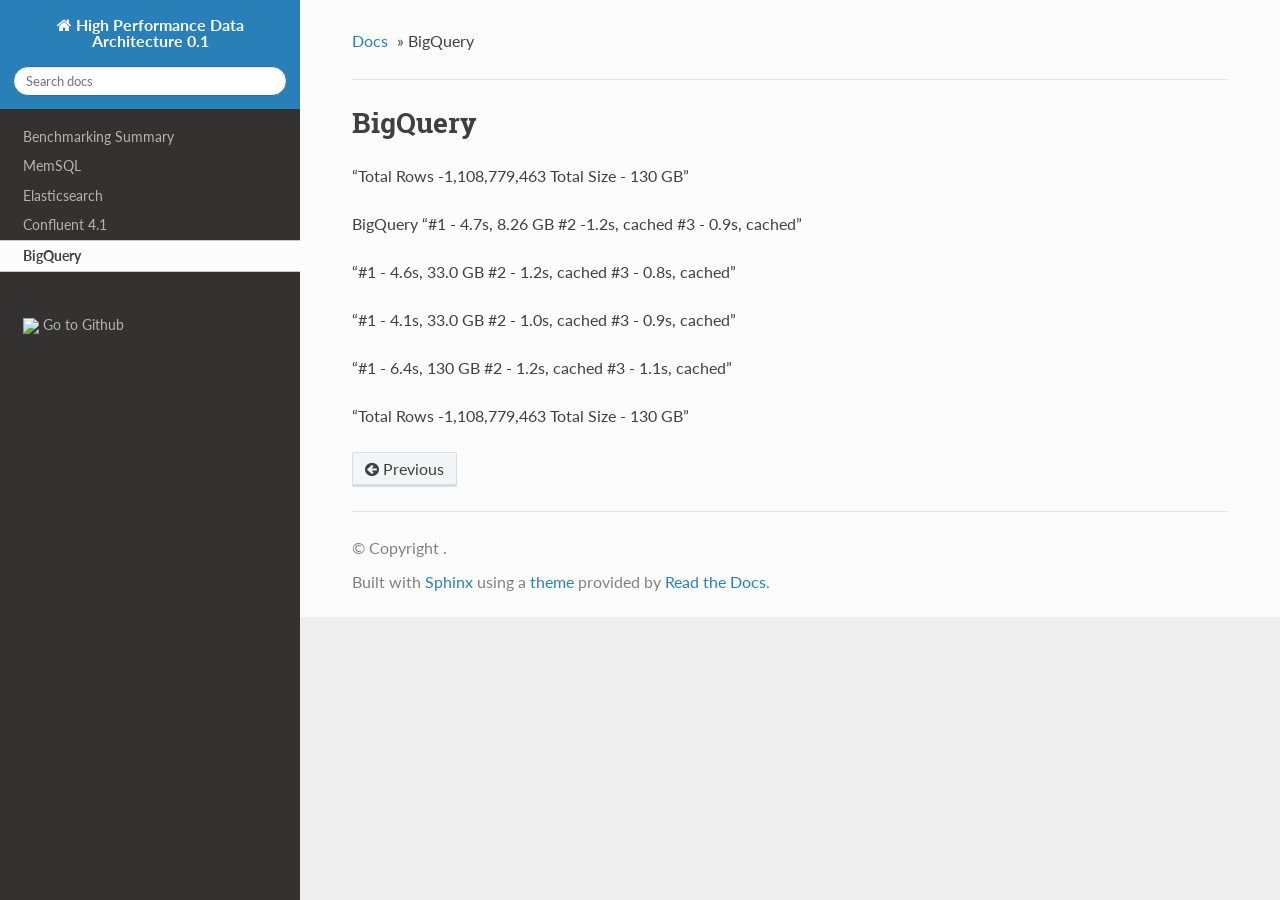
==== commit 74297cb3: "Add files via upload" ====
--- a/bigquery.html
+++ b/bigquery.html
@@ -84,20 +84,7 @@
 <li class="toctree-l1"><a class="reference internal" href="memsql.html">MemSQL</a></li>
 <li class="toctree-l1"><a class="reference internal" href="elasticsearch.html">Elasticsearch</a></li>
 <li class="toctree-l1"><a class="reference internal" href="confluent.html">Confluent 4.1</a></li>
-<li class="toctree-l1 current"><a class="current reference internal" href="#">BigQuery</a><ul>
-<li class="toctree-l2"><a class="reference internal" href="#principles">Principles</a></li>
-<li class="toctree-l2"><a class="reference internal" href="#master-data-reconciliation">Master Data Reconciliation</a></li>
-<li class="toctree-l2"><a class="reference internal" href="#reference-data-reconciliation">Reference Data Reconciliation</a></li>
-<li class="toctree-l2"><a class="reference internal" href="#transaction-data-reconciliation">Transaction Data Reconciliation</a></li>
-<li class="toctree-l2"><a class="reference internal" href="#source-data-transfer-metadata">Source data transfer metadata</a><ul>
-<li class="toctree-l3"><a class="reference internal" href="#data-transfer-through-tables">Data transfer through tables</a></li>
-<li class="toctree-l3"><a class="reference internal" href="#data-transfer-through-files">Data transfer through files</a></li>
-<li class="toctree-l3"><a class="reference internal" href="#streaming-data-transfer">Streaming Data transfer</a></li>
-</ul>
-</li>
-<li class="toctree-l2"><a class="reference internal" href="#reconciliation-framework">Reconciliation Framework</a></li>
-</ul>
-</li>
+<li class="toctree-l1 current"><a class="current reference internal" href="#">BigQuery</a></li>
 </ul>
 
             
@@ -166,302 +153,22 @@
             
   <div class="section" id="bigquery">
 <h1>BigQuery<a class="headerlink" href="#bigquery" title="Permalink to this headline">¶</a></h1>
-<div class="admonition important">
-<p class="first admonition-title">Important</p>
-<dl class="last docutils">
-<dt>Reconciliation increases the integrity levels of information stored within the data store/warehouse.</dt>
-<dd>What you will find here are data reconciliation techniques and framework.</dd>
-</dl>
-</div>
-<div class="section" id="principles">
-<h2>Principles<a class="headerlink" href="#principles" title="Permalink to this headline">¶</a></h2>
-<ul class="simple">
-<li>Reconcile and validate information before it enters the data warehouse</li>
-<li>Validate information before, during, and after Extract, Transform, and Load (ETL) processes</li>
-<li>Verify and reconcile information already in your data warehouse against source systems</li>
-<li>Ensure that information is not lost or erroneously duplicated</li>
-<li>Reconcile report contents against the warehouse</li>
-<li>Perform reasonableness tests to detect potential problems</li>
-<li>Compute statistical tests to feed other controls or determine if expected thresholds are exceeded</li>
-</ul>
-</div>
-<div class="section" id="master-data-reconciliation">
-<h2>Master Data Reconciliation<a class="headerlink" href="#master-data-reconciliation" title="Permalink to this headline">¶</a></h2>
-<p>Reconcile the number of merchants in full load.</p>
-<ul class="simple">
-<li>Source - Number of NAP Merchants - Active, Closed, Suspended</li>
-<li>Target - Number of NAP Digital onboarded + non-onboarded - Active, Closed, Suspended</li>
-<li>Source - Number of PAP Merchants -  Active, Closed, Suspended</li>
-<li>Target - Number of PAP Digital onboarded + non-onboarded - Active, Closed, Suspended</li>
-</ul>
-</div>
-<div class="section" id="reference-data-reconciliation">
-<h2>Reference Data Reconciliation<a class="headerlink" href="#reference-data-reconciliation" title="Permalink to this headline">¶</a></h2>
-<p>Reconcile Currency, MCC, Card Product Type, etc.</p>
-</div>
-<div class="section" id="transaction-data-reconciliation">
-<h2>Transaction Data Reconciliation<a class="headerlink" href="#transaction-data-reconciliation" title="Permalink to this headline">¶</a></h2>
-<p>Reconcile count, balances e.g. sum, etc. from staging till the target layer and capture all business failures, exclusions count.</p>
-</div>
-<div class="section" id="source-data-transfer-metadata">
-<h2>Source data transfer metadata<a class="headerlink" href="#source-data-transfer-metadata" title="Permalink to this headline">¶</a></h2>
-<div class="section" id="data-transfer-through-tables">
-<h3>Data transfer through tables<a class="headerlink" href="#data-transfer-through-tables" title="Permalink to this headline">¶</a></h3>
-<p>For data transfer through tables, use the below structure:</p>
-<table border="1" class="colwidths-auto docutils" id="id1">
-<caption><span class="caption-text">Table ETL_OWNER.ETL_SOURCE_CONTROL</span><a class="headerlink" href="#id1" title="Permalink to this table">¶</a></caption>
-<thead valign="bottom">
-<tr class="row-odd"><th class="head">SOURCE_SYSTEM</th>
-<th class="head">INTERFACE_NAME</th>
-<th class="head">TABLE_FILE_NAME</th>
-<th class="head">ETL_BATCH_ID</th>
-<th class="head">ROW_COUNT</th>
-<th class="head">BALANCE_SUM</th>
-<th class="head">BALANCE_COLUMN</th>
-<th class="head">CREATED_DATE</th>
-<th class="head">CREATED_BY</th>
-<th class="head">LAST_UPDATED_DATE</th>
-<th class="head">LAST_UPDATED_BY</th>
-</tr>
-</thead>
-<tbody valign="top">
-<tr class="row-even"><td>NAP</td>
-<td>IF403</td>
-<td>STG_CQPR</td>
-<td>10001</td>
-<td>1996500</td>
-<td>672945600</td>
-<td>PAYER_AMOUNT</td>
-<td>SYSDATE</td>
-<td>ODI-&lt;session-id&gt;</td>
-<td>&#160;</td>
-<td>&#160;</td>
-</tr>
-<tr class="row-odd"><td>NAP</td>
-<td>IF402</td>
-<td>STG_MERCHANT_DETAILS</td>
-<td>1021</td>
-<td>8500</td>
-<td>&#160;</td>
-<td>&#160;</td>
-<td>SYSDATE</td>
-<td>ODI-&lt;session-id&gt;</td>
-<td>&#160;</td>
-<td>&#160;</td>
-</tr>
-</tbody>
-</table>
-<p>The control record is to be inserted post successful data transfer to the staging table e.g. once data is transferred and committed to STG_CQPR, then
-a record is inserted as shown above into the ETL_SOURCE_CONTROL table. This signifies that the transfer was successful and provides the counts and balances for reconciliation.
-The context should exactly match as the staging table populated i.e. SOURCE_SYSTEM, INTERFACE_NAME, TABLE_FILE_NAME, and ETL_BATCH_ID should provide the
-necessary context to tie the control record to the staging table.</p>
-<p>Fields Description:</p>
-<ul class="simple">
-<li>SOURCE_SYSTEM - NAP, PAP, etc.</li>
-<li>INTERFACE_NAME - IF402, IF403, IF414, IF408, etc.</li>
-<li>TABLE_FILE_NAME - Staging table names or file names e.g. STG_CQPR</li>
-<li>ETL_BATCH_ID - same as the one inserted into the staging table for this particular transfer</li>
-<li>ROW_COUNT - count of records in the staging table or file</li>
-<li>BALANCE_COLUMN - the field used for balances e.g. PAYER_AMOUNT</li>
-<li>BALANCE_SUM - the balance amount, usually the aggregate function should be SUM in all cases</li>
-<li>CREATED_DATE - (audit column) date of creation of this control record</li>
-<li>CREATED_BY - (audit column) process/session-id etc. of the process which inserted this control record</li>
-<li>LAST_UPDATED_DATE - (audit column) left blank as we don’t expect this table to be updated</li>
-<li>LAST_UPDATED_BY - (audit column) left blank as we don’t expect this table to be updated</li>
-</ul>
-</div>
-<div class="section" id="data-transfer-through-files">
-<h3>Data transfer through files<a class="headerlink" href="#data-transfer-through-files" title="Permalink to this headline">¶</a></h3>
-<p>For data transfer through files, the source should ideally provide a compressed data file and a control file post-completion of the transfer process.
-This process is called “Token aware” - Tokens are files created in the file system to trigger an ETL event. Applications that are token aware can poll a directory for the arrival of a token file.
-The control file holds metadata information about the file transfers. The control file should have an “.info” extension.
-There are variety of ways the data file and control file could be related - like one data file and one control file, multi data files and one control file, or multi data files and multi control files.</p>
-<p>Take the example of simplest scenario - one compressed data file and one control file. The name of control file should be &lt;data file name&gt;.info.</p>
-<p>The structure of control file is comma-delimited:</p>
-<div class="highlight-default notranslate"><div class="highlight"><pre><span></span>$ cat test_20180425105233.info
-
-&quot;FILE_NAME&quot;,&quot;FILE_COUNT&quot;,&quot;FILE_SIZE&quot;,&quot;CHECKSUM&quot;,&quot;CHECKSUM_TYPE&quot;
-&quot;test_20180425105233.gz&quot;,&quot;20000&quot;,&quot;43856377&quot;,&quot;1446861148&quot;,&quot;CKSUM&quot;
-</pre></div>
-</div>
-<p>The above control file shows that “test_20180425105233.gz” contains 20,000 files, the file size of “test_20180425105233.gz” is 43856377 bytes and CKSUM checksum is 1446861148.
-CKSUM_TYPE could be MD5 or simple UNIX cksum.</p>
-<p>The data file names should be unique, both the compressed file and it’s content files should be unique. This is to prevent duplicates.
-Duplicate files are a common occurrence when files are being received daily/weekly/monthly from another application.
-Sometimes, the previous day’s file has been sent in error. Prior to processing the file, business rules can be executed to ensure the
-correct day’s file will be processed, or in the case of an incorrect file being received, an exception report will be immediately flagged and
-the process will prevent the incorrect file from processing.</p>
-<p>On the target side, the control-file should be loaded into the “REC_OWNER.ETL_SOURCE_CONTROL” table:</p>
-<table border="1" class="colwidths-auto docutils" id="id2">
-<caption><span class="caption-text">Table ETL_OWNER.ETL_SOURCE_CONTROL</span><a class="headerlink" href="#id2" title="Permalink to this table">¶</a></caption>
-<thead valign="bottom">
-<tr class="row-odd"><th class="head">SOURCE_SYSTEM</th>
-<th class="head">INTERFACE_NAME</th>
-<th class="head">TABLE_FILE_NAME</th>
-<th class="head">ETL_BATCH_ID</th>
-<th class="head">ROW_COUNT</th>
-<th class="head">SUM_AMOUNT</th>
-<th class="head">CREATED_DATE</th>
-<th class="head">CREATED_BY</th>
-<th class="head">LAST_UPDATED_DATE</th>
-<th class="head">LAST_UPDATED_BY</th>
-</tr>
-</thead>
-<tbody valign="top">
-<tr class="row-even"><td>NAP</td>
-<td>IF414</td>
-<td>test_20180425105233.gz</td>
-<td>105</td>
-<td>20000</td>
-<td>&#160;</td>
-<td>SYSDATE</td>
-<td>ETL Process ID</td>
-<td>&#160;</td>
-<td>&#160;</td>
-</tr>
-</tbody>
-</table>
-</div>
-<div class="section" id="streaming-data-transfer">
-<h3>Streaming Data transfer<a class="headerlink" href="#streaming-data-transfer" title="Permalink to this headline">¶</a></h3>
-<p>Kafka Topics, JMS etc.</p>
-</div>
-</div>
-<div class="section" id="reconciliation-framework">
-<h2>Reconciliation Framework<a class="headerlink" href="#reconciliation-framework" title="Permalink to this headline">¶</a></h2>
-<p>Combination of ETL tools capabilities and scripting techniques to get counts and balances at the source level when the application
-is providing the data extract. ETL tools are used to read the feed information and
-track them by updating and loading metadata tables into data warehouse. At the end of the process, reconciliation reports are generated
-to ensure transparency around the data ingestion process in addition to transformations that occur during the data movement.</p>
-<p><strong>Counts and Balances</strong> - An example of the value of balancing information is when a program is used to extract data from a source system as input into a target system.
-Business rules are used to balance information such as record counts and sum of amounts on the source file and match the record counts and sum of amounts extracted for input into the target system.</p>
-<table border="1" class="colwidths-auto docutils" id="id3">
-<caption><span class="caption-text">Table ETL_OWNER.RECON_CONTROL</span><a class="headerlink" href="#id3" title="Permalink to this table">¶</a></caption>
-<thead valign="bottom">
-<tr class="row-odd"><th class="head">RECON_ID</th>
-<th class="head">RECON_FROM</th>
-<th class="head">RECON_TO</th>
-<th class="head">SOURCE_ID</th>
-<th class="head">TARGET_ID</th>
-<th class="head">SOURCE_COUNT</th>
-<th class="head">TARGET_COUNT</th>
-<th class="head">CREATED_DATE</th>
-<th class="head">CREATED_BY</th>
-<th class="head">LAST_UPDATED_DATE</th>
-<th class="head">LAST_UPDATED_BY</th>
-</tr>
-</thead>
-<tbody valign="top">
-<tr class="row-even"><td>1001</td>
-<td>STG_CQPR</td>
-<td>FINANCIAL_TRANS_EVENT</td>
-<td>ETL_BATCH_ID/FILE_NAME</td>
-<td>PROCESS_ID</td>
-<td>1000</td>
-<td>700</td>
-<td>SYSDATE</td>
-<td>PROCESS_ID</td>
-<td>&#160;</td>
-<td>&#160;</td>
-</tr>
-</tbody>
-</table>
-<table border="1" class="colwidths-auto docutils" id="id4">
-<caption><span class="caption-text">Table ETL_OWNER.RECON_CONTROL_DETAILS</span><a class="headerlink" href="#id4" title="Permalink to this table">¶</a></caption>
-<thead valign="bottom">
-<tr class="row-odd"><th class="head">RECON_ID</th>
-<th class="head">RECON_TYPE</th>
-<th class="head">CATEGORY</th>
-<th class="head">KEY</th>
-<th class="head">VALUE</th>
-<th class="head">CREATED_DATE</th>
-<th class="head">CREATED_BY</th>
-<th class="head">LAST_UPDATED_DATE</th>
-<th class="head">LAST_UPDATED_BY</th>
-</tr>
-</thead>
-<tbody valign="top">
-<tr class="row-even"><td>1001</td>
-<td>COUNT</td>
-<td>EXCLUSION</td>
-<td>REPRESENTMENT</td>
-<td>54</td>
-<td>SYSDATE</td>
-<td>PROCESS_ID</td>
-<td>&#160;</td>
-<td>&#160;</td>
-</tr>
-<tr class="row-odd"><td>1001</td>
-<td>COUNT</td>
-<td>EXCLUSION</td>
-<td>NON-ONBOARDED</td>
-<td>176</td>
-<td>SYSDATE</td>
-<td>PROCESS_ID</td>
-<td>&#160;</td>
-<td>&#160;</td>
-</tr>
-<tr class="row-even"><td>1001</td>
-<td>COUNT</td>
-<td>EXCLUSION</td>
-<td>CORRECTS</td>
-<td>32</td>
-<td>SYSDATE</td>
-<td>PROCESS_ID</td>
-<td>&#160;</td>
-<td>&#160;</td>
-</tr>
-<tr class="row-odd"><td>1001</td>
-<td>COUNT</td>
-<td>BUSINESS-FAILURE</td>
-<td>PAN-BLANK</td>
-<td>54</td>
-<td>SYSDATE</td>
-<td>PROCESS_ID</td>
-<td>&#160;</td>
-<td>&#160;</td>
-</tr>
-<tr class="row-even"><td>1001</td>
-<td>COUNT</td>
-<td>BUSINESS-FAILURE</td>
-<td>CURRENCY-BLANK</td>
-<td>54</td>
-<td>SYSDATE</td>
-<td>PROCESS_ID</td>
-<td>&#160;</td>
-<td>&#160;</td>
-</tr>
-</tbody>
-</table>
-<table border="1" class="colwidths-auto docutils" id="id5">
-<caption><span class="caption-text">Table ETL_OWNER.RECON_CONTROL_MASTER</span><a class="headerlink" href="#id5" title="Permalink to this table">¶</a></caption>
-<thead valign="bottom">
-<tr class="row-odd"><th class="head">RECON_KEY</th>
-<th class="head">DESCRIPTION</th>
-<th class="head">CREATED_DATE</th>
-<th class="head">CREATED_BY</th>
-<th class="head">LAST_UPDATED_DATE</th>
-<th class="head">LAST_UPDATED_BY</th>
-</tr>
-</thead>
-<tbody valign="top">
-<tr class="row-even"><td>REPRESENTMENT</td>
-<td>Representments</td>
-<td>SYSDATE</td>
-<td>PROCESS_ID</td>
-<td>&#160;</td>
-<td>&#160;</td>
-</tr>
-<tr class="row-odd"><td>NON-ONBOARDED</td>
-<td>Merchants not onboarded to Digital</td>
-<td>SYSDATE</td>
-<td>PROCESS_ID</td>
-<td>&#160;</td>
-<td>&#160;</td>
-</tr>
-</tbody>
-</table>
-</div>
+<p>“Total Rows -1,108,779,463
+Total Size - 130 GB”</p>
+<p>BigQuery        “#1 - 4.7s, 8.26 GB
+#2 -1.2s, cached
+#3 - 0.9s, cached”</p>
+<p>“#1 - 4.6s, 33.0 GB
+#2 - 1.2s, cached
+#3 - 0.8s, cached”</p>
+<p>“#1 - 4.1s, 33.0 GB
+#2 - 1.0s, cached
+#3 - 0.9s, cached”</p>
+<p>“#1 - 6.4s, 130 GB
+#2 - 1.2s, cached
+#3 - 1.1s, cached”</p>
+<p>“Total Rows -1,108,779,463
+Total Size - 130 GB”</p>
 </div>
 
 
--- a/_static/css/theme.css
+++ b/_static/css/theme.css
@@ -1,4 +1,4 @@
 ﻿*{-webkit-box-sizing:border-box;-moz-box-sizing:border-box;box-sizing:border-box}article,aside,details,figcaption,figure,footer,header,hgroup,nav,section{display:block}audio,canvas,video{display:inline-block;*display:inline;*zoom:1}audio:not([controls]){display:none}[hidden]{display:none}*{-webkit-box-sizing:border-box;-moz-box-sizing:border-box;box-sizing:border-box}html{font-size:100%;-webkit-text-size-adjust:100%;-ms-text-size-adjust:100%}body{margin:0}a:hover,a:active{outline:0}abbr[title]{border-bottom:1px dotted}b,strong{font-weight:bold}blockquote{margin:0}dfn{font-style:italic}ins{background:#ff9;color:#000;text-decoration:none}mark{background:#ff0;color:#000;font-style:italic;font-weight:bold}pre,code,.rst-content tt,.rst-content code,kbd,samp{font-family:monospace,serif;_font-family:"courier new",monospace;font-size:1em}pre{white-space:pre}q{quotes:none}q:before,q:after{content:"";content:none}small{font-size:85%}sub,sup{font-size:75%;line-height:0;position:relative;vertical-align:baseline}sup{top:-0.5em}sub{bottom:-0.25em}ul,ol,dl{margin:0;padding:0;list-style:none;list-style-image:none}li{list-style:none}dd{margin:0}img{border:0;-ms-interpolation-mode:bicubic;vertical-align:middle;max-width:100%}svg:not(:root){overflow:hidden}figure{margin:0}form{margin:0}fieldset{border:0;margin:0;padding:0}label{cursor:pointer}legend{border:0;*margin-left:-7px;padding:0;white-space:normal}button,input,select,textarea{font-size:100%;margin:0;vertical-align:baseline;*vertical-align:middle}button,input{line-height:normal}button,input[type="button"],input[type="reset"],input[type="submit"]{cursor:pointer;-webkit-appearance:button;*overflow:visible}button[disabled],input[disabled]{cursor:default}input[type="checkbox"],input[type="radio"]{box-sizing:border-box;padding:0;*width:13px;*height:13px}input[type="search"]{-webkit-appearance:textfield;-moz-box-sizing:content-box;-webkit-box-sizing:content-box;box-sizing:content-box}input[type="search"]::-webkit-search-decoration,input[type="search"]::-webkit-search-cancel-button{-webkit-appearance:none}button::-moz-focus-inner,input::-moz-focus-inner{border:0;padding:0}textarea{overflow:auto;vertical-align:top;resize:vertical}table{border-collapse:collapse;border-spacing:0}td{vertical-align:top}.chromeframe{margin:.2em 0;background:#ccc;color:#000;padding:.2em 0}.ir{display:block;border:0;text-indent:-999em;overflow:hidden;background-color:transparent;background-repeat:no-repeat;text-align:left;direction:ltr;*line-height:0}.ir br{display:none}.hidden{display:none !important;visibility:hidden}.visuallyhidden{border:0;clip:rect(0 0 0 0);height:1px;margin:-1px;overflow:hidden;padding:0;position:absolute;width:1px}.visuallyhidden.focusable:active,.visuallyhidden.focusable:focus{clip:auto;height:auto;margin:0;overflow:visible;position:static;width:auto}.invisible{visibility:hidden}.relative{position:relative}big,small{font-size:100%}@media print{html,body,section{background:none !important}*{box-shadow:none !important;text-shadow:none !important;filter:none !important;-ms-filter:none !important}a,a:visited{text-decoration:underline}.ir a:after,a[href^="javascript:"]:after,a[href^="#"]:after{content:""}pre,blockquote{page-break-inside:avoid}thead{display:table-header-group}tr,img{page-break-inside:avoid}img{max-width:100% !important}@page{margin:.5cm}p,h2,.rst-content .toctree-wrapper p.caption,h3{orphans:3;widows:3}h2,.rst-content .toctree-wrapper p.caption,h3{page-break-after:avoid}}.fa:before,.wy-menu-vertical li span.toctree-expand:before,.wy-menu-vertical li.on a span.toctree-expand:before,.wy-menu-vertical li.current>a span.toctree-expand:before,.rst-content .admonition-title:before,.rst-content h1 .headerlink:before,.rst-content h2 .headerlink:before,.rst-content h3 .headerlink:before,.rst-content h4 .headerlink:before,.rst-content h5 .headerlink:before,.rst-content h6 .headerlink:before,.rst-content dl dt .headerlink:before,.rst-content p.caption .headerlink:before,.rst-content table>caption .headerlink:before,.rst-content tt.download span:first-child:before,.rst-content code.download span:first-child:before,.icon:before,.wy-dropdown .caret:before,.wy-inline-validate.wy-inline-validate-success .wy-input-context:before,.wy-inline-validate.wy-inline-validate-danger .wy-input-context:before,.wy-inline-validate.wy-inline-validate-warning .wy-input-context:before,.wy-inline-validate.wy-inline-validate-info .wy-input-context:before,.wy-alert,.rst-content .note,.rst-content .attention,.rst-content .caution,.rst-content .danger,.rst-content .error,.rst-content .hint,.rst-content .important,.rst-content .tip,.rst-content .warning,.rst-content .seealso,.rst-content .admonition-todo,.rst-content .admonition,.btn,input[type="text"],input[type="password"],input[type="email"],input[type="url"],input[type="date"],input[type="month"],input[type="time"],input[type="datetime"],input[type="datetime-local"],input[type="week"],input[type="number"],input[type="search"],input[type="tel"],input[type="color"],select,textarea,.wy-menu-vertical li.on a,.wy-menu-vertical li.current>a,.wy-side-nav-search>a,.wy-side-nav-search .wy-dropdown>a,.wy-nav-top a{-webkit-font-smoothing:antialiased}.clearfix{*zoom:1}.clearfix:before,.clearfix:after{display:table;content:""}.clearfix:after{clear:both}/*!
  *  Font Awesome 4.7.0 by @davegandy - http://fontawesome.io - @fontawesome
  *  License - http://fontawesome.io/license (Font: SIL OFL 1.1, CSS: MIT License)
- */@font-face{font-family:'FontAwesome';src:url("../fonts/fontawesome-webfont.eot?v=4.7.0");src:url("../fonts/fontawesome-webfont.eot?#iefix&v=4.7.0") format("embedded-opentype"),url("../fonts/fontawesome-webfont.woff2?v=4.7.0") format("woff2"),url("../fonts/fontawesome-webfont.woff?v=4.7.0") format("woff"),url("../fonts/fontawesome-webfont.ttf?v=4.7.0") format("truetype"),url("../fonts/fontawesome-webfont.svg?v=4.7.0#fontawesomeregular") format("svg");font-weight:normal;font-style:normal}.fa,.wy-menu-vertical li span.toctree-expand,.wy-menu-vertical li.on a span.toctree-expand,.wy-menu-vertical li.current>a span.toctree-expand,.rst-content .admonition-title,.rst-content h1 .headerlink,.rst-content h2 .headerlink,.rst-content h3 .headerlink,.rst-content h4 .headerlink,.rst-content h5 .headerlink,.rst-content h6 .headerlink,.rst-content dl dt .headerlink,.rst-content p.caption .headerlink,.rst-content table>caption .headerlink,.rst-content tt.download span:first-child,.rst-content code.download span:first-child,.icon{display:inline-block;font:normal normal normal 14px/1 FontAwesome;font-size:inherit;text-rendering:auto;-webkit-font-smoothing:antialiased;-moz-osx-font-smoothing:grayscale}.fa-lg{font-size:1.3333333333em;line-height:.75em;vertical-align:-15%}.fa-2x{font-size:2em}.fa-3x{font-size:3em}.fa-4x{font-size:4em}.fa-5x{font-size:5em}.fa-fw{width:1.2857142857em;text-align:center}.fa-ul{padding-left:0;margin-left:2.1428571429em;list-style-type:none}.fa-ul>li{position:relative}.fa-li{position:absolute;left:-2.1428571429em;width:2.1428571429em;top:.1428571429em;text-align:center}.fa-li.fa-lg{left:-1.8571428571em}.fa-border{padding:.2em .25em .15em;border:solid 0.08em #eee;border-radius:.1em}.fa-pull-left{float:left}.fa-pull-right{float:right}.fa.fa-pull-left,.wy-menu-vertical li span.fa-pull-left.toctree-expand,.wy-menu-vertical li.on a span.fa-pull-left.toctree-expand,.wy-menu-vertical li.current>a span.fa-pull-left.toctree-expand,.rst-content .fa-pull-left.admonition-title,.rst-content h1 .fa-pull-left.headerlink,.rst-content h2 .fa-pull-left.headerlink,.rst-content h3 .fa-pull-left.headerlink,.rst-content h4 .fa-pull-left.headerlink,.rst-content h5 .fa-pull-left.headerlink,.rst-content h6 .fa-pull-left.headerlink,.rst-content dl dt .fa-pull-left.headerlink,.rst-content p.caption .fa-pull-left.headerlink,.rst-content table>caption .fa-pull-left.headerlink,.rst-content tt.download span.fa-pull-left:first-child,.rst-content code.download span.fa-pull-left:first-child,.fa-pull-left.icon{margin-right:.3em}.fa.fa-pull-right,.wy-menu-vertical li span.fa-pull-right.toctree-expand,.wy-menu-vertical li.on a span.fa-pull-right.toctree-expand,.wy-menu-vertical li.current>a span.fa-pull-right.toctree-expand,.rst-content .fa-pull-right.admonition-title,.rst-content h1 .fa-pull-right.headerlink,.rst-content h2 .fa-pull-right.headerlink,.rst-content h3 .fa-pull-right.headerlink,.rst-content h4 .fa-pull-right.headerlink,.rst-content h5 .fa-pull-right.headerlink,.rst-content h6 .fa-pull-right.headerlink,.rst-content dl dt .fa-pull-right.headerlink,.rst-content p.caption .fa-pull-right.headerlink,.rst-content table>caption .fa-pull-right.headerlink,.rst-content tt.download span.fa-pull-right:first-child,.rst-content code.download span.fa-pull-right:first-child,.fa-pull-right.icon{margin-left:.3em}.pull-right{float:right}.pull-left{float:left}.fa.pull-left,.wy-menu-vertical li span.pull-left.toctree-expand,.wy-menu-vertical li.on a span.pull-left.toctree-expand,.wy-menu-vertical li.current>a span.pull-left.toctree-expand,.rst-content .pull-left.admonition-title,.rst-content h1 .pull-left.headerlink,.rst-content h2 .pull-left.headerlink,.rst-content h3 .pull-left.headerlink,.rst-content h4 .pull-left.headerlink,.rst-content h5 .pull-left.headerlink,.rst-content h6 .pull-left.headerlink,.rst-content dl dt .pull-left.headerlink,.rst-content p.caption .pull-left.headerlink,.rst-content table>caption .pull-left.headerlink,.rst-content tt.download span.pull-left:first-child,.rst-content code.download span.pull-left:first-child,.pull-left.icon{margin-right:.3em}.fa.pull-right,.wy-menu-vertical li span.pull-right.toctree-expand,.wy-menu-vertical li.on a span.pull-right.toctree-expand,.wy-menu-vertical li.current>a span.pull-right.toctree-expand,.rst-content .pull-right.admonition-title,.rst-content h1 .pull-right.headerlink,.rst-content h2 .pull-right.headerlink,.rst-content h3 .pull-right.headerlink,.rst-content h4 .pull-right.headerlink,.rst-content h5 .pull-right.headerlink,.rst-content h6 .pull-right.headerlink,.rst-content dl dt .pull-right.headerlink,.rst-content p.caption .pull-right.headerlink,.rst-content table>caption .pull-right.headerlink,.rst-content tt.download span.pull-right:first-child,.rst-content code.download span.pull-right:first-child,.pull-right.icon{margin-left:.3em}.fa-spin{-webkit-animation:fa-spin 2s infinite linear;animation:fa-spin 2s infinite linear}.fa-pulse{-webkit-animation:fa-spin 1s infinite steps(8);animation:fa-spin 1s infinite steps(8)}@-webkit-keyframes fa-spin{0%{-webkit-transform:rotate(0deg);transform:rotate(0deg)}100%{-webkit-transform:rotate(359deg);transform:rotate(359deg)}}@keyframes fa-spin{0%{-webkit-transform:rotate(0deg);transform:rotate(0deg)}100%{-webkit-transform:rotate(359deg);transform:rotate(359deg)}}.fa-rotate-90{-ms-filter:"progid:DXImageTransform.Microsoft.BasicImage(rotation=1)";-webkit-transform:rotate(90deg);-ms-transform:rotate(90deg);transform:rotate(90deg)}.fa-rotate-180{-ms-filter:"progid:DXImageTransform.Microsoft.BasicImage(rotation=2)";-webkit-transform:rotate(180deg);-ms-transform:rotate(180deg);transform:rotate(180deg)}.fa-rotate-270{-ms-filter:"progid:DXImageTransform.Microsoft.BasicImage(rotation=3)";-webkit-transform:rotate(270deg);-ms-transform:rotate(270deg);transform:rotate(270deg)}.fa-flip-horizontal{-ms-filter:"progid:DXImageTransform.Microsoft.BasicImage(rotation=0, mirror=1)";-webkit-transform:scale(-1, 1);-ms-transform:scale(-1, 1);transform:scale(-1, 1)}.fa-flip-vertical{-ms-filter:"progid:DXImageTransform.Microsoft.BasicImage(rotation=2, mirror=1)";-webkit-transform:scale(1, -1);-ms-transform:scale(1, -1);transform:scale(1, -1)}:root .fa-rotate-90,:root .fa-rotate-180,:root .fa-rotate-270,:root .fa-flip-horizontal,:root .fa-flip-vertical{filter:none}.fa-stack{position:relative;display:inline-block;width:2em;height:2em;line-height:2em;vertical-align:middle}.fa-stack-1x,.fa-stack-2x{position:absolute;left:0;width:100%;text-align:center}.fa-stack-1x{line-height:inherit}.fa-stack-2x{font-size:2em}.fa-inverse{color:#fff}.fa-glass:before{content:""}.fa-music:before{content:""}.fa-search:before,.icon-search:before{content:""}.fa-envelope-o:before{content:""}.fa-heart:before{content:""}.fa-star:before{content:""}.fa-star-o:before{content:""}.fa-user:before{content:""}.fa-film:before{content:""}.fa-th-large:before{content:""}.fa-th:before{content:""}.fa-th-list:before{content:""}.fa-check:before{content:""}.fa-remove:before,.fa-close:before,.fa-times:before{content:""}.fa-search-plus:before{content:""}.fa-search-minus:before{content:""}.fa-power-off:before{content:""}.fa-signal:before{content:""}.fa-gear:before,.fa-cog:before{content:""}.fa-trash-o:before{content:""}.fa-home:before,.icon-home:before{content:""}.fa-file-o:before{content:""}.fa-clock-o:before{content:""}.fa-road:before{content:""}.fa-download:before,.rst-content tt.download span:first-child:before,.rst-content code.download span:first-child:before{content:""}.fa-arrow-circle-o-down:before{content:""}.fa-arrow-circle-o-up:before{content:""}.fa-inbox:before{content:""}.fa-play-circle-o:before{content:""}.fa-rotate-right:before,.fa-repeat:before{content:""}.fa-refresh:before{content:""}.fa-list-alt:before{content:""}.fa-lock:before{content:""}.fa-flag:before{content:""}.fa-headphones:before{content:""}.fa-volume-off:before{content:""}.fa-volume-down:before{content:""}.fa-volume-up:before{content:""}.fa-qrcode:before{content:""}.fa-barcode:before{content:""}.fa-tag:before{content:""}.fa-tags:before{content:""}.fa-book:before,.icon-book:before{content:""}.fa-bookmark:before{content:""}.fa-print:before{content:""}.fa-camera:before{content:""}.fa-font:before{content:""}.fa-bold:before{content:""}.fa-italic:before{content:""}.fa-text-height:before{content:""}.fa-text-width:before{content:""}.fa-align-left:before{content:""}.fa-align-center:before{content:""}.fa-align-right:before{content:""}.fa-align-justify:before{content:""}.fa-list:before{content:""}.fa-dedent:before,.fa-outdent:before{content:""}.fa-indent:before{content:""}.fa-video-camera:before{content:""}.fa-photo:before,.fa-image:before,.fa-picture-o:before{content:""}.fa-pencil:before{content:""}.fa-map-marker:before{content:""}.fa-adjust:before{content:""}.fa-tint:before{content:""}.fa-edit:before,.fa-pencil-square-o:before{content:""}.fa-share-square-o:before{content:""}.fa-check-square-o:before{content:""}.fa-arrows:before{content:""}.fa-step-backward:before{content:""}.fa-fast-backward:before{content:""}.fa-backward:before{content:""}.fa-play:before{content:""}.fa-pause:before{content:""}.fa-stop:before{content:""}.fa-forward:before{content:""}.fa-fast-forward:before{content:""}.fa-step-forward:before{content:""}.fa-eject:before{content:""}.fa-chevron-left:before{content:""}.fa-chevron-right:before{content:""}.fa-plus-circle:before{content:""}.fa-minus-circle:before{content:""}.fa-times-circle:before,.wy-inline-validate.wy-inline-validate-danger .wy-input-context:before{content:""}.fa-check-circle:before,.wy-inline-validate.wy-inline-validate-success .wy-input-context:before{content:""}.fa-question-circle:before{content:""}.fa-info-circle:before{content:""}.fa-crosshairs:before{content:""}.fa-times-circle-o:before{content:""}.fa-check-circle-o:before{content:""}.fa-ban:before{content:""}.fa-arrow-left:before{content:""}.fa-arrow-right:before{content:""}.fa-arrow-up:before{content:""}.fa-arrow-down:before{content:""}.fa-mail-forward:before,.fa-share:before{content:""}.fa-expand:before{content:""}.fa-compress:before{content:""}.fa-plus:before{content:""}.fa-minus:before{content:""}.fa-asterisk:before{content:""}.fa-exclamation-circle:before,.wy-inline-validate.wy-inline-validate-warning .wy-input-context:before,.wy-inline-validate.wy-inline-validate-info .wy-input-context:before,.rst-content .admonition-title:before{content:""}.fa-gift:before{content:""}.fa-leaf:before{content:""}.fa-fire:before,.icon-fire:before{content:""}.fa-eye:before{content:""}.fa-eye-slash:before{content:""}.fa-warning:before,.fa-exclamation-triangle:before{content:""}.fa-plane:before{content:""}.fa-calendar:before{content:""}.fa-random:before{content:""}.fa-comment:before{content:""}.fa-magnet:before{content:""}.fa-chevron-up:before{content:""}.fa-chevron-down:before{content:""}.fa-retweet:before{content:""}.fa-shopping-cart:before{content:""}.fa-folder:before{content:""}.fa-folder-open:before{content:""}.fa-arrows-v:before{content:""}.fa-arrows-h:before{content:""}.fa-bar-chart-o:before,.fa-bar-chart:before{content:""}.fa-twitter-square:before{content:""}.fa-facebook-square:before{content:""}.fa-camera-retro:before{content:""}.fa-key:before{content:""}.fa-gears:before,.fa-cogs:before{content:""}.fa-comments:before{content:""}.fa-thumbs-o-up:before{content:""}.fa-thumbs-o-down:before{content:""}.fa-star-half:before{content:""}.fa-heart-o:before{content:""}.fa-sign-out:before{content:""}.fa-linkedin-square:before{content:""}.fa-thumb-tack:before{content:""}.fa-external-link:before{content:""}.fa-sign-in:before{content:""}.fa-trophy:before{content:""}.fa-github-square:before{content:""}.fa-upload:before{content:""}.fa-lemon-o:before{content:""}.fa-phone:before{content:""}.fa-square-o:before{content:""}.fa-bookmark-o:before{content:""}.fa-phone-square:before{content:""}.fa-twitter:before{content:""}.fa-facebook-f:before,.fa-facebook:before{content:""}.fa-github:before,.icon-github:before{content:""}.fa-unlock:before{content:""}.fa-credit-card:before{content:""}.fa-feed:before,.fa-rss:before{content:""}.fa-hdd-o:before{content:""}.fa-bullhorn:before{content:""}.fa-bell:before{content:""}.fa-certificate:before{content:""}.fa-hand-o-right:before{content:""}.fa-hand-o-left:before{content:""}.fa-hand-o-up:before{content:""}.fa-hand-o-down:before{content:""}.fa-arrow-circle-left:before,.icon-circle-arrow-left:before{content:""}.fa-arrow-circle-right:before,.icon-circle-arrow-right:before{content:""}.fa-arrow-circle-up:before{content:""}.fa-arrow-circle-down:before{content:""}.fa-globe:before{content:""}.fa-wrench:before{content:""}.fa-tasks:before{content:""}.fa-filter:before{content:""}.fa-briefcase:before{content:""}.fa-arrows-alt:before{content:""}.fa-group:before,.fa-users:before{content:""}.fa-chain:before,.fa-link:before,.icon-link:before{content:""}.fa-cloud:before{content:""}.fa-flask:before{content:""}.fa-cut:before,.fa-scissors:before{content:""}.fa-copy:before,.fa-files-o:before{content:""}.fa-paperclip:before{content:""}.fa-save:before,.fa-floppy-o:before{content:""}.fa-square:before{content:""}.fa-navicon:before,.fa-reorder:before,.fa-bars:before{content:""}.fa-list-ul:before{content:""}.fa-list-ol:before{content:""}.fa-strikethrough:before{content:""}.fa-underline:before{content:""}.fa-table:before{content:""}.fa-magic:before{content:""}.fa-truck:before{content:""}.fa-pinterest:before{content:""}.fa-pinterest-square:before{content:""}.fa-google-plus-square:before{content:""}.fa-google-plus:before{content:""}.fa-money:before{content:""}.fa-caret-down:before,.wy-dropdown .caret:before,.icon-caret-down:before{content:""}.fa-caret-up:before{content:""}.fa-caret-left:before{content:""}.fa-caret-right:before{content:""}.fa-columns:before{content:""}.fa-unsorted:before,.fa-sort:before{content:""}.fa-sort-down:before,.fa-sort-desc:before{content:""}.fa-sort-up:before,.fa-sort-asc:before{content:""}.fa-envelope:before{content:""}.fa-linkedin:before{content:""}.fa-rotate-left:before,.fa-undo:before{content:""}.fa-legal:before,.fa-gavel:before{content:""}.fa-dashboard:before,.fa-tachometer:before{content:""}.fa-comment-o:before{content:""}.fa-comments-o:before{content:""}.fa-flash:before,.fa-bolt:before{content:""}.fa-sitemap:before{content:""}.fa-umbrella:before{content:""}.fa-paste:before,.fa-clipboard:before{content:""}.fa-lightbulb-o:before{content:""}.fa-exchange:before{content:""}.fa-cloud-download:before{content:""}.fa-cloud-upload:before{content:""}.fa-user-md:before{content:""}.fa-stethoscope:before{content:""}.fa-suitcase:before{content:""}.fa-bell-o:before{content:""}.fa-coffee:before{content:""}.fa-cutlery:before{content:""}.fa-file-text-o:before{content:""}.fa-building-o:before{content:""}.fa-hospital-o:before{content:""}.fa-ambulance:before{content:""}.fa-medkit:before{content:""}.fa-fighter-jet:before{content:""}.fa-beer:before{content:""}.fa-h-square:before{content:""}.fa-plus-square:before{content:""}.fa-angle-double-left:before{content:""}.fa-angle-double-right:before{content:""}.fa-angle-double-up:before{content:""}.fa-angle-double-down:before{content:""}.fa-angle-left:before{content:""}.fa-angle-right:before{content:""}.fa-angle-up:before{content:""}.fa-angle-down:before{content:""}.fa-desktop:before{content:""}.fa-laptop:before{content:""}.fa-tablet:before{content:""}.fa-mobile-phone:before,.fa-mobile:before{content:""}.fa-circle-o:before{content:""}.fa-quote-left:before{content:""}.fa-quote-right:before{content:""}.fa-spinner:before{content:""}.fa-circle:before{content:""}.fa-mail-reply:before,.fa-reply:before{content:""}.fa-github-alt:before{content:""}.fa-folder-o:before{content:""}.fa-folder-open-o:before{content:""}.fa-smile-o:before{content:""}.fa-frown-o:before{content:""}.fa-meh-o:before{content:""}.fa-gamepad:before{content:""}.fa-keyboard-o:before{content:""}.fa-flag-o:before{content:""}.fa-flag-checkered:before{content:""}.fa-terminal:before{content:""}.fa-code:before{content:""}.fa-mail-reply-all:before,.fa-reply-all:before{content:""}.fa-star-half-empty:before,.fa-star-half-full:before,.fa-star-half-o:before{content:""}.fa-location-arrow:before{content:""}.fa-crop:before{content:""}.fa-code-fork:before{content:""}.fa-unlink:before,.fa-chain-broken:before{content:""}.fa-question:before{content:""}.fa-info:before{content:""}.fa-exclamation:before{content:""}.fa-superscript:before{content:""}.fa-subscript:before{content:""}.fa-eraser:before{content:""}.fa-puzzle-piece:before{content:""}.fa-microphone:before{content:""}.fa-microphone-slash:before{content:""}.fa-shield:before{content:""}.fa-calendar-o:before{content:""}.fa-fire-extinguisher:before{content:""}.fa-rocket:before{content:""}.fa-maxcdn:before{content:""}.fa-chevron-circle-left:before{content:""}.fa-chevron-circle-right:before{content:""}.fa-chevron-circle-up:before{content:""}.fa-chevron-circle-down:before{content:""}.fa-html5:before{content:""}.fa-css3:before{content:""}.fa-anchor:before{content:""}.fa-unlock-alt:before{content:""}.fa-bullseye:before{content:""}.fa-ellipsis-h:before{content:""}.fa-ellipsis-v:before{content:""}.fa-rss-square:before{content:""}.fa-play-circle:before{content:""}.fa-ticket:before{content:""}.fa-minus-square:before{content:""}.fa-minus-square-o:before,.wy-menu-vertical li.on a span.toctree-expand:before,.wy-menu-vertical li.current>a span.toctree-expand:before{content:""}.fa-level-up:before{content:""}.fa-level-down:before{content:""}.fa-check-square:before{content:""}.fa-pencil-square:before{content:""}.fa-external-link-square:before{content:""}.fa-share-square:before{content:""}.fa-compass:before{content:""}.fa-toggle-down:before,.fa-caret-square-o-down:before{content:""}.fa-toggle-up:before,.fa-caret-square-o-up:before{content:""}.fa-toggle-right:before,.fa-caret-square-o-right:before{content:""}.fa-euro:before,.fa-eur:before{content:""}.fa-gbp:before{content:""}.fa-dollar:before,.fa-usd:before{content:""}.fa-rupee:before,.fa-inr:before{content:""}.fa-cny:before,.fa-rmb:before,.fa-yen:before,.fa-jpy:before{content:""}.fa-ruble:before,.fa-rouble:before,.fa-rub:before{content:""}.fa-won:before,.fa-krw:before{content:""}.fa-bitcoin:before,.fa-btc:before{content:""}.fa-file:before{content:""}.fa-file-text:before{content:""}.fa-sort-alpha-asc:before{content:""}.fa-sort-alpha-desc:before{content:""}.fa-sort-amount-asc:before{content:""}.fa-sort-amount-desc:before{content:""}.fa-sort-numeric-asc:before{content:""}.fa-sort-numeric-desc:before{content:""}.fa-thumbs-up:before{content:""}.fa-thumbs-down:before{content:""}.fa-youtube-square:before{content:""}.fa-youtube:before{content:""}.fa-xing:before{content:""}.fa-xing-square:before{content:""}.fa-youtube-play:before{content:""}.fa-dropbox:before{content:""}.fa-stack-overflow:before{content:""}.fa-instagram:before{content:""}.fa-flickr:before{content:""}.fa-adn:before{content:""}.fa-bitbucket:before,.icon-bitbucket:before{content:""}.fa-bitbucket-square:before{content:""}.fa-tumblr:before{content:""}.fa-tumblr-square:before{content:""}.fa-long-arrow-down:before{content:""}.fa-long-arrow-up:before{content:""}.fa-long-arrow-left:before{content:""}.fa-long-arrow-right:before{content:""}.fa-apple:before{content:""}.fa-windows:before{content:""}.fa-android:before{content:""}.fa-linux:before{content:""}.fa-dribbble:before{content:""}.fa-skype:before{content:""}.fa-foursquare:before{content:""}.fa-trello:before{content:""}.fa-female:before{content:""}.fa-male:before{content:""}.fa-gittip:before,.fa-gratipay:before{content:""}.fa-sun-o:before{content:""}.fa-moon-o:before{content:""}.fa-archive:before{content:""}.fa-bug:before{content:""}.fa-vk:before{content:""}.fa-weibo:before{content:""}.fa-renren:before{content:""}.fa-pagelines:before{content:""}.fa-stack-exchange:before{content:""}.fa-arrow-circle-o-right:before{content:""}.fa-arrow-circle-o-left:before{content:""}.fa-toggle-left:before,.fa-caret-square-o-left:before{content:""}.fa-dot-circle-o:before{content:""}.fa-wheelchair:before{content:""}.fa-vimeo-square:before{content:""}.fa-turkish-lira:before,.fa-try:before{content:""}.fa-plus-square-o:before,.wy-menu-vertical li span.toctree-expand:before{content:""}.fa-space-shuttle:before{content:""}.fa-slack:before{content:""}.fa-envelope-square:before{content:""}.fa-wordpress:before{content:""}.fa-openid:before{content:""}.fa-institution:before,.fa-bank:before,.fa-university:before{content:""}.fa-mortar-board:before,.fa-graduation-cap:before{content:""}.fa-yahoo:before{content:""}.fa-google:before{content:""}.fa-reddit:before{content:""}.fa-reddit-square:before{content:""}.fa-stumbleupon-circle:before{content:""}.fa-stumbleupon:before{content:""}.fa-delicious:before{content:""}.fa-digg:before{content:""}.fa-pied-piper-pp:before{content:""}.fa-pied-piper-alt:before{content:""}.fa-drupal:before{content:""}.fa-joomla:before{content:""}.fa-language:before{content:""}.fa-fax:before{content:""}.fa-building:before{content:""}.fa-child:before{content:""}.fa-paw:before{content:""}.fa-spoon:before{content:""}.fa-cube:before{content:""}.fa-cubes:before{content:""}.fa-behance:before{content:""}.fa-behance-square:before{content:""}.fa-steam:before{content:""}.fa-steam-square:before{content:""}.fa-recycle:before{content:""}.fa-automobile:before,.fa-car:before{content:""}.fa-cab:before,.fa-taxi:before{content:""}.fa-tree:before{content:""}.fa-spotify:before{content:""}.fa-deviantart:before{content:""}.fa-soundcloud:before{content:""}.fa-database:before{content:""}.fa-file-pdf-o:before{content:""}.fa-file-word-o:before{content:""}.fa-file-excel-o:before{content:""}.fa-file-powerpoint-o:before{content:""}.fa-file-photo-o:before,.fa-file-picture-o:before,.fa-file-image-o:before{content:""}.fa-file-zip-o:before,.fa-file-archive-o:before{content:""}.fa-file-sound-o:before,.fa-file-audio-o:before{content:""}.fa-file-movie-o:before,.fa-file-video-o:before{content:""}.fa-file-code-o:before{content:""}.fa-vine:before{content:""}.fa-codepen:before{content:""}.fa-jsfiddle:before{content:""}.fa-life-bouy:before,.fa-life-buoy:before,.fa-life-saver:before,.fa-support:before,.fa-life-ring:before{content:""}.fa-circle-o-notch:before{content:""}.fa-ra:before,.fa-resistance:before,.fa-rebel:before{content:""}.fa-ge:before,.fa-empire:before{content:""}.fa-git-square:before{content:""}.fa-git:before{content:""}.fa-y-combinator-square:before,.fa-yc-square:before,.fa-hacker-news:before{content:""}.fa-tencent-weibo:before{content:""}.fa-qq:before{content:""}.fa-wechat:before,.fa-weixin:before{content:""}.fa-send:before,.fa-paper-plane:before{content:""}.fa-send-o:before,.fa-paper-plane-o:before{content:""}.fa-history:before{content:""}.fa-circle-thin:before{content:""}.fa-header:before{content:""}.fa-paragraph:before{content:""}.fa-sliders:before{content:""}.fa-share-alt:before{content:""}.fa-share-alt-square:before{content:""}.fa-bomb:before{content:""}.fa-soccer-ball-o:before,.fa-futbol-o:before{content:""}.fa-tty:before{content:""}.fa-binoculars:before{content:""}.fa-plug:before{content:""}.fa-slideshare:before{content:""}.fa-twitch:before{content:""}.fa-yelp:before{content:""}.fa-newspaper-o:before{content:""}.fa-wifi:before{content:""}.fa-calculator:before{content:""}.fa-paypal:before{content:""}.fa-google-wallet:before{content:""}.fa-cc-visa:before{content:""}.fa-cc-mastercard:before{content:""}.fa-cc-discover:before{content:""}.fa-cc-amex:before{content:""}.fa-cc-paypal:before{content:""}.fa-cc-stripe:before{content:""}.fa-bell-slash:before{content:""}.fa-bell-slash-o:before{content:""}.fa-trash:before{content:""}.fa-copyright:before{content:""}.fa-at:before{content:""}.fa-eyedropper:before{content:""}.fa-paint-brush:before{content:""}.fa-birthday-cake:before{content:""}.fa-area-chart:before{content:""}.fa-pie-chart:before{content:""}.fa-line-chart:before{content:""}.fa-lastfm:before{content:""}.fa-lastfm-square:before{content:""}.fa-toggle-off:before{content:""}.fa-toggle-on:before{content:""}.fa-bicycle:before{content:""}.fa-bus:before{content:""}.fa-ioxhost:before{content:""}.fa-angellist:before{content:""}.fa-cc:before{content:""}.fa-shekel:before,.fa-sheqel:before,.fa-ils:before{content:""}.fa-meanpath:before{content:""}.fa-buysellads:before{content:""}.fa-connectdevelop:before{content:""}.fa-dashcube:before{content:""}.fa-forumbee:before{content:""}.fa-leanpub:before{content:""}.fa-sellsy:before{content:""}.fa-shirtsinbulk:before{content:""}.fa-simplybuilt:before{content:""}.fa-skyatlas:before{content:""}.fa-cart-plus:before{content:""}.fa-cart-arrow-down:before{content:""}.fa-diamond:before{content:""}.fa-ship:before{content:""}.fa-user-secret:before{content:""}.fa-motorcycle:before{content:""}.fa-street-view:before{content:""}.fa-heartbeat:before{content:""}.fa-venus:before{content:""}.fa-mars:before{content:""}.fa-mercury:before{content:""}.fa-intersex:before,.fa-transgender:before{content:""}.fa-transgender-alt:before{content:""}.fa-venus-double:before{content:""}.fa-mars-double:before{content:""}.fa-venus-mars:before{content:""}.fa-mars-stroke:before{content:""}.fa-mars-stroke-v:before{content:""}.fa-mars-stroke-h:before{content:""}.fa-neuter:before{content:""}.fa-genderless:before{content:""}.fa-facebook-official:before{content:""}.fa-pinterest-p:before{content:""}.fa-whatsapp:before{content:""}.fa-server:before{content:""}.fa-user-plus:before{content:""}.fa-user-times:before{content:""}.fa-hotel:before,.fa-bed:before{content:""}.fa-viacoin:before{content:""}.fa-train:before{content:""}.fa-subway:before{content:""}.fa-medium:before{content:""}.fa-yc:before,.fa-y-combinator:before{content:""}.fa-optin-monster:before{content:""}.fa-opencart:before{content:""}.fa-expeditedssl:before{content:""}.fa-battery-4:before,.fa-battery:before,.fa-battery-full:before{content:""}.fa-battery-3:before,.fa-battery-three-quarters:before{content:""}.fa-battery-2:before,.fa-battery-half:before{content:""}.fa-battery-1:before,.fa-battery-quarter:before{content:""}.fa-battery-0:before,.fa-battery-empty:before{content:""}.fa-mouse-pointer:before{content:""}.fa-i-cursor:before{content:""}.fa-object-group:before{content:""}.fa-object-ungroup:before{content:""}.fa-sticky-note:before{content:""}.fa-sticky-note-o:before{content:""}.fa-cc-jcb:before{content:""}.fa-cc-diners-club:before{content:""}.fa-clone:before{content:""}.fa-balance-scale:before{content:""}.fa-hourglass-o:before{content:""}.fa-hourglass-1:before,.fa-hourglass-start:before{content:""}.fa-hourglass-2:before,.fa-hourglass-half:before{content:""}.fa-hourglass-3:before,.fa-hourglass-end:before{content:""}.fa-hourglass:before{content:""}.fa-hand-grab-o:before,.fa-hand-rock-o:before{content:""}.fa-hand-stop-o:before,.fa-hand-paper-o:before{content:""}.fa-hand-scissors-o:before{content:""}.fa-hand-lizard-o:before{content:""}.fa-hand-spock-o:before{content:""}.fa-hand-pointer-o:before{content:""}.fa-hand-peace-o:before{content:""}.fa-trademark:before{content:""}.fa-registered:before{content:""}.fa-creative-commons:before{content:""}.fa-gg:before{content:""}.fa-gg-circle:before{content:""}.fa-tripadvisor:before{content:""}.fa-odnoklassniki:before{content:""}.fa-odnoklassniki-square:before{content:""}.fa-get-pocket:before{content:""}.fa-wikipedia-w:before{content:""}.fa-safari:before{content:""}.fa-chrome:before{content:""}.fa-firefox:before{content:""}.fa-opera:before{content:""}.fa-internet-explorer:before{content:""}.fa-tv:before,.fa-television:before{content:""}.fa-contao:before{content:""}.fa-500px:before{content:""}.fa-amazon:before{content:""}.fa-calendar-plus-o:before{content:""}.fa-calendar-minus-o:before{content:""}.fa-calendar-times-o:before{content:""}.fa-calendar-check-o:before{content:""}.fa-industry:before{content:""}.fa-map-pin:before{content:""}.fa-map-signs:before{content:""}.fa-map-o:before{content:""}.fa-map:before{content:""}.fa-commenting:before{content:""}.fa-commenting-o:before{content:""}.fa-houzz:before{content:""}.fa-vimeo:before{content:""}.fa-black-tie:before{content:""}.fa-fonticons:before{content:""}.fa-reddit-alien:before{content:""}.fa-edge:before{content:""}.fa-credit-card-alt:before{content:""}.fa-codiepie:before{content:""}.fa-modx:before{content:""}.fa-fort-awesome:before{content:""}.fa-usb:before{content:""}.fa-product-hunt:before{content:""}.fa-mixcloud:before{content:""}.fa-scribd:before{content:""}.fa-pause-circle:before{content:""}.fa-pause-circle-o:before{content:""}.fa-stop-circle:before{content:""}.fa-stop-circle-o:before{content:""}.fa-shopping-bag:before{content:""}.fa-shopping-basket:before{content:""}.fa-hashtag:before{content:""}.fa-bluetooth:before{content:""}.fa-bluetooth-b:before{content:""}.fa-percent:before{content:""}.fa-gitlab:before,.icon-gitlab:before{content:""}.fa-wpbeginner:before{content:""}.fa-wpforms:before{content:""}.fa-envira:before{content:""}.fa-universal-access:before{content:""}.fa-wheelchair-alt:before{content:""}.fa-question-circle-o:before{content:""}.fa-blind:before{content:""}.fa-audio-description:before{content:""}.fa-volume-control-phone:before{content:""}.fa-braille:before{content:""}.fa-assistive-listening-systems:before{content:""}.fa-asl-interpreting:before,.fa-american-sign-language-interpreting:before{content:""}.fa-deafness:before,.fa-hard-of-hearing:before,.fa-deaf:before{content:""}.fa-glide:before{content:""}.fa-glide-g:before{content:""}.fa-signing:before,.fa-sign-language:before{content:""}.fa-low-vision:before{content:""}.fa-viadeo:before{content:""}.fa-viadeo-square:before{content:""}.fa-snapchat:before{content:""}.fa-snapchat-ghost:before{content:""}.fa-snapchat-square:before{content:""}.fa-pied-piper:before{content:""}.fa-first-order:before{content:""}.fa-yoast:before{content:""}.fa-themeisle:before{content:""}.fa-google-plus-circle:before,.fa-google-plus-official:before{content:""}.fa-fa:before,.fa-font-awesome:before{content:""}.fa-handshake-o:before{content:""}.fa-envelope-open:before{content:""}.fa-envelope-open-o:before{content:""}.fa-linode:before{content:""}.fa-address-book:before{content:""}.fa-address-book-o:before{content:""}.fa-vcard:before,.fa-address-card:before{content:""}.fa-vcard-o:before,.fa-address-card-o:before{content:""}.fa-user-circle:before{content:""}.fa-user-circle-o:before{content:""}.fa-user-o:before{content:""}.fa-id-badge:before{content:""}.fa-drivers-license:before,.fa-id-card:before{content:""}.fa-drivers-license-o:before,.fa-id-card-o:before{content:""}.fa-quora:before{content:""}.fa-free-code-camp:before{content:""}.fa-telegram:before{content:""}.fa-thermometer-4:before,.fa-thermometer:before,.fa-thermometer-full:before{content:""}.fa-thermometer-3:before,.fa-thermometer-three-quarters:before{content:""}.fa-thermometer-2:before,.fa-thermometer-half:before{content:""}.fa-thermometer-1:before,.fa-thermometer-quarter:before{content:""}.fa-thermometer-0:before,.fa-thermometer-empty:before{content:""}.fa-shower:before{content:""}.fa-bathtub:before,.fa-s15:before,.fa-bath:before{content:""}.fa-podcast:before{content:""}.fa-window-maximize:before{content:""}.fa-window-minimize:before{content:""}.fa-window-restore:before{content:""}.fa-times-rectangle:before,.fa-window-close:before{content:""}.fa-times-rectangle-o:before,.fa-window-close-o:before{content:""}.fa-bandcamp:before{content:""}.fa-grav:before{content:""}.fa-etsy:before{content:""}.fa-imdb:before{content:""}.fa-ravelry:before{content:""}.fa-eercast:before{content:""}.fa-microchip:before{content:""}.fa-snowflake-o:before{content:""}.fa-superpowers:before{content:""}.fa-wpexplorer:before{content:""}.fa-meetup:before{content:""}.sr-only{position:absolute;width:1px;height:1px;padding:0;margin:-1px;overflow:hidden;clip:rect(0, 0, 0, 0);border:0}.sr-only-focusable:active,.sr-only-focusable:focus{position:static;width:auto;height:auto;margin:0;overflow:visible;clip:auto}.fa,.wy-menu-vertical li span.toctree-expand,.wy-menu-vertical li.on a span.toctree-expand,.wy-menu-vertical li.current>a span.toctree-expand,.rst-content .admonition-title,.rst-content h1 .headerlink,.rst-content h2 .headerlink,.rst-content h3 .headerlink,.rst-content h4 .headerlink,.rst-content h5 .headerlink,.rst-content h6 .headerlink,.rst-content dl dt .headerlink,.rst-content p.caption .headerlink,.rst-content table>caption .headerlink,.rst-content tt.download span:first-child,.rst-content code.download span:first-child,.icon,.wy-dropdown .caret,.wy-inline-validate.wy-inline-validate-success .wy-input-context,.wy-inline-validate.wy-inline-validate-danger .wy-input-context,.wy-inline-validate.wy-inline-validate-warning .wy-input-context,.wy-inline-validate.wy-inline-validate-info .wy-input-context{font-family:inherit}.fa:before,.wy-menu-vertical li span.toctree-expand:before,.wy-menu-vertical li.on a span.toctree-expand:before,.wy-menu-vertical li.current>a span.toctree-expand:before,.rst-content .admonition-title:before,.rst-content h1 .headerlink:before,.rst-content h2 .headerlink:before,.rst-content h3 .headerlink:before,.rst-content h4 .headerlink:before,.rst-content h5 .headerlink:before,.rst-content h6 .headerlink:before,.rst-content dl dt .headerlink:before,.rst-content p.caption .headerlink:before,.rst-content table>caption .headerlink:before,.rst-content tt.download span:first-child:before,.rst-content code.download span:first-child:before,.icon:before,.wy-dropdown .caret:before,.wy-inline-validate.wy-inline-validate-success .wy-input-context:before,.wy-inline-validate.wy-inline-validate-danger .wy-input-context:before,.wy-inline-validate.wy-inline-validate-warning .wy-input-context:before,.wy-inline-validate.wy-inline-validate-info .wy-input-context:before{font-family:"FontAwesome";display:inline-block;font-style:normal;font-weight:normal;line-height:1;text-decoration:inherit}a .fa,a .wy-menu-vertical li span.toctree-expand,.wy-menu-vertical li a span.toctree-expand,.wy-menu-vertical li.on a span.toctree-expand,.wy-menu-vertical li.current>a span.toctree-expand,a .rst-content .admonition-title,.rst-content a .admonition-title,a .rst-content h1 .headerlink,.rst-content h1 a .headerlink,a .rst-content h2 .headerlink,.rst-content h2 a .headerlink,a .rst-content h3 .headerlink,.rst-content h3 a .headerlink,a .rst-content h4 .headerlink,.rst-content h4 a .headerlink,a .rst-content h5 .headerlink,.rst-content h5 a .headerlink,a .rst-content h6 .headerlink,.rst-content h6 a .headerlink,a .rst-content dl dt .headerlink,.rst-content dl dt a .headerlink,a .rst-content p.caption .headerlink,.rst-content p.caption a .headerlink,a .rst-content table>caption .headerlink,.rst-content table>caption a .headerlink,a .rst-content tt.download span:first-child,.rst-content tt.download a span:first-child,a .rst-content code.download span:first-child,.rst-content code.download a span:first-child,a .icon{display:inline-block;text-decoration:inherit}.btn .fa,.btn .wy-menu-vertical li span.toctree-expand,.wy-menu-vertical li .btn span.toctree-expand,.btn .wy-menu-vertical li.on a span.toctree-expand,.wy-menu-vertical li.on a .btn span.toctree-expand,.btn .wy-menu-vertical li.current>a span.toctree-expand,.wy-menu-vertical li.current>a .btn span.toctree-expand,.btn .rst-content .admonition-title,.rst-content .btn .admonition-title,.btn .rst-content h1 .headerlink,.rst-content h1 .btn .headerlink,.btn .rst-content h2 .headerlink,.rst-content h2 .btn .headerlink,.btn .rst-content h3 .headerlink,.rst-content h3 .btn .headerlink,.btn .rst-content h4 .headerlink,.rst-content h4 .btn .headerlink,.btn .rst-content h5 .headerlink,.rst-content h5 .btn .headerlink,.btn .rst-content h6 .headerlink,.rst-content h6 .btn .headerlink,.btn .rst-content dl dt .headerlink,.rst-content dl dt .btn .headerlink,.btn .rst-content p.caption .headerlink,.rst-content p.caption .btn .headerlink,.btn .rst-content table>caption .headerlink,.rst-content table>caption .btn .headerlink,.btn .rst-content tt.download span:first-child,.rst-content tt.download .btn span:first-child,.btn .rst-content code.download span:first-child,.rst-content code.download .btn span:first-child,.btn .icon,.nav .fa,.nav .wy-menu-vertical li span.toctree-expand,.wy-menu-vertical li .nav span.toctree-expand,.nav .wy-menu-vertical li.on a span.toctree-expand,.wy-menu-vertical li.on a .nav span.toctree-expand,.nav .wy-menu-vertical li.current>a span.toctree-expand,.wy-menu-vertical li.current>a .nav span.toctree-expand,.nav .rst-content .admonition-title,.rst-content .nav .admonition-title,.nav .rst-content h1 .headerlink,.rst-content h1 .nav .headerlink,.nav .rst-content h2 .headerlink,.rst-content h2 .nav .headerlink,.nav .rst-content h3 .headerlink,.rst-content h3 .nav .headerlink,.nav .rst-content h4 .headerlink,.rst-content h4 .nav .headerlink,.nav .rst-content h5 .headerlink,.rst-content h5 .nav .headerlink,.nav .rst-content h6 .headerlink,.rst-content h6 .nav .headerlink,.nav .rst-content dl dt .headerlink,.rst-content dl dt .nav .headerlink,.nav .rst-content p.caption .headerlink,.rst-content p.caption .nav .headerlink,.nav .rst-content table>caption .headerlink,.rst-content table>caption .nav .headerlink,.nav .rst-content tt.download span:first-child,.rst-content tt.download .nav span:first-child,.nav .rst-content code.download span:first-child,.rst-content code.download .nav span:first-child,.nav .icon{display:inline}.btn .fa.fa-large,.btn .wy-menu-vertical li span.fa-large.toctree-expand,.wy-menu-vertical li .btn span.fa-large.toctree-expand,.btn .rst-content .fa-large.admonition-title,.rst-content .btn .fa-large.admonition-title,.btn .rst-content h1 .fa-large.headerlink,.rst-content h1 .btn .fa-large.headerlink,.btn .rst-content h2 .fa-large.headerlink,.rst-content h2 .btn .fa-large.headerlink,.btn .rst-content h3 .fa-large.headerlink,.rst-content h3 .btn .fa-large.headerlink,.btn .rst-content h4 .fa-large.headerlink,.rst-content h4 .btn .fa-large.headerlink,.btn .rst-content h5 .fa-large.headerlink,.rst-content h5 .btn .fa-large.headerlink,.btn .rst-content h6 .fa-large.headerlink,.rst-content h6 .btn .fa-large.headerlink,.btn .rst-content dl dt .fa-large.headerlink,.rst-content dl dt .btn .fa-large.headerlink,.btn .rst-content p.caption .fa-large.headerlink,.rst-content p.caption .btn .fa-large.headerlink,.btn .rst-content table>caption .fa-large.headerlink,.rst-content table>caption .btn .fa-large.headerlink,.btn .rst-content tt.download span.fa-large:first-child,.rst-content tt.download .btn span.fa-large:first-child,.btn .rst-content code.download span.fa-large:first-child,.rst-content code.download .btn span.fa-large:first-child,.btn .fa-large.icon,.nav .fa.fa-large,.nav .wy-menu-vertical li span.fa-large.toctree-expand,.wy-menu-vertical li .nav span.fa-large.toctree-expand,.nav .rst-content .fa-large.admonition-title,.rst-content .nav .fa-large.admonition-title,.nav .rst-content h1 .fa-large.headerlink,.rst-content h1 .nav .fa-large.headerlink,.nav .rst-content h2 .fa-large.headerlink,.rst-content h2 .nav .fa-large.headerlink,.nav .rst-content h3 .fa-large.headerlink,.rst-content h3 .nav .fa-large.headerlink,.nav .rst-content h4 .fa-large.headerlink,.rst-content h4 .nav .fa-large.headerlink,.nav .rst-content h5 .fa-large.headerlink,.rst-content h5 .nav .fa-large.headerlink,.nav .rst-content h6 .fa-large.headerlink,.rst-content h6 .nav .fa-large.headerlink,.nav .rst-content dl dt .fa-large.headerlink,.rst-content dl dt .nav .fa-large.headerlink,.nav .rst-content p.caption .fa-large.headerlink,.rst-content p.caption .nav .fa-large.headerlink,.nav .rst-content table>caption .fa-large.headerlink,.rst-content table>caption .nav .fa-large.headerlink,.nav .rst-content tt.download span.fa-large:first-child,.rst-content tt.download .nav span.fa-large:first-child,.nav .rst-content code.download span.fa-large:first-child,.rst-content code.download .nav span.fa-large:first-child,.nav .fa-large.icon{line-height:.9em}.btn .fa.fa-spin,.btn .wy-menu-vertical li span.fa-spin.toctree-expand,.wy-menu-vertical li .btn span.fa-spin.toctree-expand,.btn .rst-content .fa-spin.admonition-title,.rst-content .btn .fa-spin.admonition-title,.btn .rst-content h1 .fa-spin.headerlink,.rst-content h1 .btn .fa-spin.headerlink,.btn .rst-content h2 .fa-spin.headerlink,.rst-content h2 .btn .fa-spin.headerlink,.btn .rst-content h3 .fa-spin.headerlink,.rst-content h3 .btn .fa-spin.headerlink,.btn .rst-content h4 .fa-spin.headerlink,.rst-content h4 .btn .fa-spin.headerlink,.btn .rst-content h5 .fa-spin.headerlink,.rst-content h5 .btn .fa-spin.headerlink,.btn .rst-content h6 .fa-spin.headerlink,.rst-content h6 .btn .fa-spin.headerlink,.btn .rst-content dl dt .fa-spin.headerlink,.rst-content dl dt .btn .fa-spin.headerlink,.btn .rst-content p.caption .fa-spin.headerlink,.rst-content p.caption .btn .fa-spin.headerlink,.btn .rst-content table>caption .fa-spin.headerlink,.rst-content table>caption .btn .fa-spin.headerlink,.btn .rst-content tt.download span.fa-spin:first-child,.rst-content tt.download .btn span.fa-spin:first-child,.btn .rst-content code.download span.fa-spin:first-child,.rst-content code.download .btn span.fa-spin:first-child,.btn .fa-spin.icon,.nav .fa.fa-spin,.nav .wy-menu-vertical li span.fa-spin.toctree-expand,.wy-menu-vertical li .nav span.fa-spin.toctree-expand,.nav .rst-content .fa-spin.admonition-title,.rst-content .nav .fa-spin.admonition-title,.nav .rst-content h1 .fa-spin.headerlink,.rst-content h1 .nav .fa-spin.headerlink,.nav .rst-content h2 .fa-spin.headerlink,.rst-content h2 .nav .fa-spin.headerlink,.nav .rst-content h3 .fa-spin.headerlink,.rst-content h3 .nav .fa-spin.headerlink,.nav .rst-content h4 .fa-spin.headerlink,.rst-content h4 .nav .fa-spin.headerlink,.nav .rst-content h5 .fa-spin.headerlink,.rst-content h5 .nav .fa-spin.headerlink,.nav .rst-content h6 .fa-spin.headerlink,.rst-content h6 .nav .fa-spin.headerlink,.nav .rst-content dl dt .fa-spin.headerlink,.rst-content dl dt .nav .fa-spin.headerlink,.nav .rst-content p.caption .fa-spin.headerlink,.rst-content p.caption .nav .fa-spin.headerlink,.nav .rst-content table>caption .fa-spin.headerlink,.rst-content table>caption .nav .fa-spin.headerlink,.nav .rst-content tt.download span.fa-spin:first-child,.rst-content tt.download .nav span.fa-spin:first-child,.nav .rst-content code.download span.fa-spin:first-child,.rst-content code.download .nav span.fa-spin:first-child,.nav .fa-spin.icon{display:inline-block}.btn.fa:before,.wy-menu-vertical li span.btn.toctree-expand:before,.rst-content .btn.admonition-title:before,.rst-content h1 .btn.headerlink:before,.rst-content h2 .btn.headerlink:before,.rst-content h3 .btn.headerlink:before,.rst-content h4 .btn.headerlink:before,.rst-content h5 .btn.headerlink:before,.rst-content h6 .btn.headerlink:before,.rst-content dl dt .btn.headerlink:before,.rst-content p.caption .btn.headerlink:before,.rst-content table>caption .btn.headerlink:before,.rst-content tt.download span.btn:first-child:before,.rst-content code.download span.btn:first-child:before,.btn.icon:before{opacity:.5;-webkit-transition:opacity .05s ease-in;-moz-transition:opacity .05s ease-in;transition:opacity .05s ease-in}.btn.fa:hover:before,.wy-menu-vertical li span.btn.toctree-expand:hover:before,.rst-content .btn.admonition-title:hover:before,.rst-content h1 .btn.headerlink:hover:before,.rst-content h2 .btn.headerlink:hover:before,.rst-content h3 .btn.headerlink:hover:before,.rst-content h4 .btn.headerlink:hover:before,.rst-content h5 .btn.headerlink:hover:before,.rst-content h6 .btn.headerlink:hover:before,.rst-content dl dt .btn.headerlink:hover:before,.rst-content p.caption .btn.headerlink:hover:before,.rst-content table>caption .btn.headerlink:hover:before,.rst-content tt.download span.btn:first-child:hover:before,.rst-content code.download span.btn:first-child:hover:before,.btn.icon:hover:before{opacity:1}.btn-mini .fa:before,.btn-mini .wy-menu-vertical li span.toctree-expand:before,.wy-menu-vertical li .btn-mini span.toctree-expand:before,.btn-mini .rst-content .admonition-title:before,.rst-content .btn-mini .admonition-title:before,.btn-mini .rst-content h1 .headerlink:before,.rst-content h1 .btn-mini .headerlink:before,.btn-mini .rst-content h2 .headerlink:before,.rst-content h2 .btn-mini .headerlink:before,.btn-mini .rst-content h3 .headerlink:before,.rst-content h3 .btn-mini .headerlink:before,.btn-mini .rst-content h4 .headerlink:before,.rst-content h4 .btn-mini .headerlink:before,.btn-mini .rst-content h5 .headerlink:before,.rst-content h5 .btn-mini .headerlink:before,.btn-mini .rst-content h6 .headerlink:before,.rst-content h6 .btn-mini .headerlink:before,.btn-mini .rst-content dl dt .headerlink:before,.rst-content dl dt .btn-mini .headerlink:before,.btn-mini .rst-content p.caption .headerlink:before,.rst-content p.caption .btn-mini .headerlink:before,.btn-mini .rst-content table>caption .headerlink:before,.rst-content table>caption .btn-mini .headerlink:before,.btn-mini .rst-content tt.download span:first-child:before,.rst-content tt.download .btn-mini span:first-child:before,.btn-mini .rst-content code.download span:first-child:before,.rst-content code.download .btn-mini span:first-child:before,.btn-mini .icon:before{font-size:14px;vertical-align:-15%}.wy-alert,.rst-content .note,.rst-content .attention,.rst-content .caution,.rst-content .danger,.rst-content .error,.rst-content .hint,.rst-content .important,.rst-content .tip,.rst-content .warning,.rst-content .seealso,.rst-content .admonition-todo,.rst-content .admonition{padding:12px;line-height:24px;margin-bottom:24px;background:#e7f2fa}.wy-alert-title,.rst-content .admonition-title{color:#fff;font-weight:bold;display:block;color:#fff;background:#6ab0de;margin:-12px;padding:6px 12px;margin-bottom:12px}.wy-alert.wy-alert-danger,.rst-content .wy-alert-danger.note,.rst-content .wy-alert-danger.attention,.rst-content .wy-alert-danger.caution,.rst-content .danger,.rst-content .error,.rst-content .wy-alert-danger.hint,.rst-content .wy-alert-danger.important,.rst-content .wy-alert-danger.tip,.rst-content .wy-alert-danger.warning,.rst-content .wy-alert-danger.seealso,.rst-content .wy-alert-danger.admonition-todo,.rst-content .wy-alert-danger.admonition{background:#fdf3f2}.wy-alert.wy-alert-danger .wy-alert-title,.rst-content .wy-alert-danger.note .wy-alert-title,.rst-content .wy-alert-danger.attention .wy-alert-title,.rst-content .wy-alert-danger.caution .wy-alert-title,.rst-content .danger .wy-alert-title,.rst-content .error .wy-alert-title,.rst-content .wy-alert-danger.hint .wy-alert-title,.rst-content .wy-alert-danger.important .wy-alert-title,.rst-content .wy-alert-danger.tip .wy-alert-title,.rst-content .wy-alert-danger.warning .wy-alert-title,.rst-content .wy-alert-danger.seealso .wy-alert-title,.rst-content .wy-alert-danger.admonition-todo .wy-alert-title,.rst-content .wy-alert-danger.admonition .wy-alert-title,.wy-alert.wy-alert-danger .rst-content .admonition-title,.rst-content .wy-alert.wy-alert-danger .admonition-title,.rst-content .wy-alert-danger.note .admonition-title,.rst-content .wy-alert-danger.attention .admonition-title,.rst-content .wy-alert-danger.caution .admonition-title,.rst-content .danger .admonition-title,.rst-content .error .admonition-title,.rst-content .wy-alert-danger.hint .admonition-title,.rst-content .wy-alert-danger.important .admonition-title,.rst-content .wy-alert-danger.tip .admonition-title,.rst-content .wy-alert-danger.warning .admonition-title,.rst-content .wy-alert-danger.seealso .admonition-title,.rst-content .wy-alert-danger.admonition-todo .admonition-title,.rst-content .wy-alert-danger.admonition .admonition-title{background:#f29f97}.wy-alert.wy-alert-warning,.rst-content .wy-alert-warning.note,.rst-content .attention,.rst-content .caution,.rst-content .wy-alert-warning.danger,.rst-content .wy-alert-warning.error,.rst-content .wy-alert-warning.hint,.rst-content .wy-alert-warning.important,.rst-content .wy-alert-warning.tip,.rst-content .warning,.rst-content .wy-alert-warning.seealso,.rst-content .admonition-todo,.rst-content .wy-alert-warning.admonition{background:#ffedcc}.wy-alert.wy-alert-warning .wy-alert-title,.rst-content .wy-alert-warning.note .wy-alert-title,.rst-content .attention .wy-alert-title,.rst-content .caution .wy-alert-title,.rst-content .wy-alert-warning.danger .wy-alert-title,.rst-content .wy-alert-warning.error .wy-alert-title,.rst-content .wy-alert-warning.hint .wy-alert-title,.rst-content .wy-alert-warning.important .wy-alert-title,.rst-content .wy-alert-warning.tip .wy-alert-title,.rst-content .warning .wy-alert-title,.rst-content .wy-alert-warning.seealso .wy-alert-title,.rst-content .admonition-todo .wy-alert-title,.rst-content .wy-alert-warning.admonition .wy-alert-title,.wy-alert.wy-alert-warning .rst-content .admonition-title,.rst-content .wy-alert.wy-alert-warning .admonition-title,.rst-content .wy-alert-warning.note .admonition-title,.rst-content .attention .admonition-title,.rst-content .caution .admonition-title,.rst-content .wy-alert-warning.danger .admonition-title,.rst-content .wy-alert-warning.error .admonition-title,.rst-content .wy-alert-warning.hint .admonition-title,.rst-content .wy-alert-warning.important .admonition-title,.rst-content .wy-alert-warning.tip .admonition-title,.rst-content .warning .admonition-title,.rst-content .wy-alert-warning.seealso .admonition-title,.rst-content .admonition-todo .admonition-title,.rst-content .wy-alert-warning.admonition .admonition-title{background:#f0b37e}.wy-alert.wy-alert-info,.rst-content .note,.rst-content .wy-alert-info.attention,.rst-content .wy-alert-info.caution,.rst-content .wy-alert-info.danger,.rst-content .wy-alert-info.error,.rst-content .wy-alert-info.hint,.rst-content .wy-alert-info.important,.rst-content .wy-alert-info.tip,.rst-content .wy-alert-info.warning,.rst-content .seealso,.rst-content .wy-alert-info.admonition-todo,.rst-content .wy-alert-info.admonition{background:#e7f2fa}.wy-alert.wy-alert-info .wy-alert-title,.rst-content .note .wy-alert-title,.rst-content .wy-alert-info.attention .wy-alert-title,.rst-content .wy-alert-info.caution .wy-alert-title,.rst-content .wy-alert-info.danger .wy-alert-title,.rst-content .wy-alert-info.error .wy-alert-title,.rst-content .wy-alert-info.hint .wy-alert-title,.rst-content .wy-alert-info.important .wy-alert-title,.rst-content .wy-alert-info.tip .wy-alert-title,.rst-content .wy-alert-info.warning .wy-alert-title,.rst-content .seealso .wy-alert-title,.rst-content .wy-alert-info.admonition-todo .wy-alert-title,.rst-content .wy-alert-info.admonition .wy-alert-title,.wy-alert.wy-alert-info .rst-content .admonition-title,.rst-content .wy-alert.wy-alert-info .admonition-title,.rst-content .note .admonition-title,.rst-content .wy-alert-info.attention .admonition-title,.rst-content .wy-alert-info.caution .admonition-title,.rst-content .wy-alert-info.danger .admonition-title,.rst-content .wy-alert-info.error .admonition-title,.rst-content .wy-alert-info.hint .admonition-title,.rst-content .wy-alert-info.important .admonition-title,.rst-content .wy-alert-info.tip .admonition-title,.rst-content .wy-alert-info.warning .admonition-title,.rst-content .seealso .admonition-title,.rst-content .wy-alert-info.admonition-todo .admonition-title,.rst-content .wy-alert-info.admonition .admonition-title{background:#6ab0de}.wy-alert.wy-alert-success,.rst-content .wy-alert-success.note,.rst-content .wy-alert-success.attention,.rst-content .wy-alert-success.caution,.rst-content .wy-alert-success.danger,.rst-content .wy-alert-success.error,.rst-content .hint,.rst-content .important,.rst-content .tip,.rst-content .wy-alert-success.warning,.rst-content .wy-alert-success.seealso,.rst-content .wy-alert-success.admonition-todo,.rst-content .wy-alert-success.admonition{background:#dbfaf4}.wy-alert.wy-alert-success .wy-alert-title,.rst-content .wy-alert-success.note .wy-alert-title,.rst-content .wy-alert-success.attention .wy-alert-title,.rst-content .wy-alert-success.caution .wy-alert-title,.rst-content .wy-alert-success.danger .wy-alert-title,.rst-content .wy-alert-success.error .wy-alert-title,.rst-content .hint .wy-alert-title,.rst-content .important .wy-alert-title,.rst-content .tip .wy-alert-title,.rst-content .wy-alert-success.warning .wy-alert-title,.rst-content .wy-alert-success.seealso .wy-alert-title,.rst-content .wy-alert-success.admonition-todo .wy-alert-title,.rst-content .wy-alert-success.admonition .wy-alert-title,.wy-alert.wy-alert-success .rst-content .admonition-title,.rst-content .wy-alert.wy-alert-success .admonition-title,.rst-content .wy-alert-success.note .admonition-title,.rst-content .wy-alert-success.attention .admonition-title,.rst-content .wy-alert-success.caution .admonition-title,.rst-content .wy-alert-success.danger .admonition-title,.rst-content .wy-alert-success.error .admonition-title,.rst-content .hint .admonition-title,.rst-content .important .admonition-title,.rst-content .tip .admonition-title,.rst-content .wy-alert-success.warning .admonition-title,.rst-content .wy-alert-success.seealso .admonition-title,.rst-content .wy-alert-success.admonition-todo .admonition-title,.rst-content .wy-alert-success.admonition .admonition-title{background:#1abc9c}.wy-alert.wy-alert-neutral,.rst-content .wy-alert-neutral.note,.rst-content .wy-alert-neutral.attention,.rst-content .wy-alert-neutral.caution,.rst-content .wy-alert-neutral.danger,.rst-content .wy-alert-neutral.error,.rst-content .wy-alert-neutral.hint,.rst-content .wy-alert-neutral.important,.rst-content .wy-alert-neutral.tip,.rst-content .wy-alert-neutral.warning,.rst-content .wy-alert-neutral.seealso,.rst-content .wy-alert-neutral.admonition-todo,.rst-content .wy-alert-neutral.admonition{background:#f3f6f6}.wy-alert.wy-alert-neutral .wy-alert-title,.rst-content .wy-alert-neutral.note .wy-alert-title,.rst-content .wy-alert-neutral.attention .wy-alert-title,.rst-content .wy-alert-neutral.caution .wy-alert-title,.rst-content .wy-alert-neutral.danger .wy-alert-title,.rst-content .wy-alert-neutral.error .wy-alert-title,.rst-content .wy-alert-neutral.hint .wy-alert-title,.rst-content .wy-alert-neutral.important .wy-alert-title,.rst-content .wy-alert-neutral.tip .wy-alert-title,.rst-content .wy-alert-neutral.warning .wy-alert-title,.rst-content .wy-alert-neutral.seealso .wy-alert-title,.rst-content .wy-alert-neutral.admonition-todo .wy-alert-title,.rst-content .wy-alert-neutral.admonition .wy-alert-title,.wy-alert.wy-alert-neutral .rst-content .admonition-title,.rst-content .wy-alert.wy-alert-neutral .admonition-title,.rst-content .wy-alert-neutral.note .admonition-title,.rst-content .wy-alert-neutral.attention .admonition-title,.rst-content .wy-alert-neutral.caution .admonition-title,.rst-content .wy-alert-neutral.danger .admonition-title,.rst-content .wy-alert-neutral.error .admonition-title,.rst-content .wy-alert-neutral.hint .admonition-title,.rst-content .wy-alert-neutral.important .admonition-title,.rst-content .wy-alert-neutral.tip .admonition-title,.rst-content .wy-alert-neutral.warning .admonition-title,.rst-content .wy-alert-neutral.seealso .admonition-title,.rst-content .wy-alert-neutral.admonition-todo .admonition-title,.rst-content .wy-alert-neutral.admonition .admonition-title{color:#404040;background:#e1e4e5}.wy-alert.wy-alert-neutral a,.rst-content .wy-alert-neutral.note a,.rst-content .wy-alert-neutral.attention a,.rst-content .wy-alert-neutral.caution a,.rst-content .wy-alert-neutral.danger a,.rst-content .wy-alert-neutral.error a,.rst-content .wy-alert-neutral.hint a,.rst-content .wy-alert-neutral.important a,.rst-content .wy-alert-neutral.tip a,.rst-content .wy-alert-neutral.warning a,.rst-content .wy-alert-neutral.seealso a,.rst-content .wy-alert-neutral.admonition-todo a,.rst-content .wy-alert-neutral.admonition a{color:#2980B9}.wy-alert p:last-child,.rst-content .note p:last-child,.rst-content .attention p:last-child,.rst-content .caution p:last-child,.rst-content .danger p:last-child,.rst-content .error p:last-child,.rst-content .hint p:last-child,.rst-content .important p:last-child,.rst-content .tip p:last-child,.rst-content .warning p:last-child,.rst-content .seealso p:last-child,.rst-content .admonition-todo p:last-child,.rst-content .admonition p:last-child{margin-bottom:0}.wy-tray-container{position:fixed;bottom:0px;left:0;z-index:600}.wy-tray-container li{display:block;width:300px;background:transparent;color:#fff;text-align:center;box-shadow:0 5px 5px 0 rgba(0,0,0,0.1);padding:0 24px;min-width:20%;opacity:0;height:0;line-height:56px;overflow:hidden;-webkit-transition:all .3s ease-in;-moz-transition:all .3s ease-in;transition:all .3s ease-in}.wy-tray-container li.wy-tray-item-success{background:#27AE60}.wy-tray-container li.wy-tray-item-info{background:#2980B9}.wy-tray-container li.wy-tray-item-warning{background:#E67E22}.wy-tray-container li.wy-tray-item-danger{background:#E74C3C}.wy-tray-container li.on{opacity:1;height:56px}@media screen and (max-width: 768px){.wy-tray-container{bottom:auto;top:0;width:100%}.wy-tray-container li{width:100%}}button{font-size:100%;margin:0;vertical-align:baseline;*vertical-align:middle;cursor:pointer;line-height:normal;-webkit-appearance:button;*overflow:visible}button::-moz-focus-inner,input::-moz-focus-inner{border:0;padding:0}button[disabled]{cursor:default}.btn{display:inline-block;border-radius:2px;line-height:normal;white-space:nowrap;text-align:center;cursor:pointer;font-size:100%;padding:6px 12px 8px 12px;color:#fff;border:1px solid rgba(0,0,0,0.1);background-color:#27AE60;text-decoration:none;font-weight:normal;font-family:"Lato","proxima-nova","Helvetica Neue",Arial,sans-serif;box-shadow:0px 1px 2px -1px rgba(255,255,255,0.5) inset,0px -2px 0px 0px rgba(0,0,0,0.1) inset;outline-none:false;vertical-align:middle;*display:inline;zoom:1;-webkit-user-drag:none;-webkit-user-select:none;-moz-user-select:none;-ms-user-select:none;user-select:none;-webkit-transition:all .1s linear;-moz-transition:all .1s linear;transition:all .1s linear}.btn-hover{background:#2e8ece;color:#fff}.btn:hover{background:#2cc36b;color:#fff}.btn:focus{background:#2cc36b;outline:0}.btn:active{box-shadow:0px -1px 0px 0px rgba(0,0,0,0.05) inset,0px 2px 0px 0px rgba(0,0,0,0.1) inset;padding:8px 12px 6px 12px}.btn:visited{color:#fff}.btn:disabled{background-image:none;filter:progid:DXImageTransform.Microsoft.gradient(enabled = false);filter:alpha(opacity=40);opacity:.4;cursor:not-allowed;box-shadow:none}.btn-disabled{background-image:none;filter:progid:DXImageTransform.Microsoft.gradient(enabled = false);filter:alpha(opacity=40);opacity:.4;cursor:not-allowed;box-shadow:none}.btn-disabled:hover,.btn-disabled:focus,.btn-disabled:active{background-image:none;filter:progid:DXImageTransform.Microsoft.gradient(enabled = false);filter:alpha(opacity=40);opacity:.4;cursor:not-allowed;box-shadow:none}.btn::-moz-focus-inner{padding:0;border:0}.btn-small{font-size:80%}.btn-info{background-color:#2980B9 !important}.btn-info:hover{background-color:#2e8ece !important}.btn-neutral{background-color:#f3f6f6 !important;color:#404040 !important}.btn-neutral:hover{background-color:#e5ebeb !important;color:#404040}.btn-neutral:visited{color:#404040 !important}.btn-success{background-color:#27AE60 !important}.btn-success:hover{background-color:#295 !important}.btn-danger{background-color:#E74C3C !important}.btn-danger:hover{background-color:#ea6153 !important}.btn-warning{background-color:#E67E22 !important}.btn-warning:hover{background-color:#e98b39 !important}.btn-invert{background-color:#222}.btn-invert:hover{background-color:#2f2f2f !important}.btn-link{background-color:transparent !important;color:#2980B9;box-shadow:none;border-color:transparent !important}.btn-link:hover{background-color:transparent !important;color:#409ad5 !important;box-shadow:none}.btn-link:active{background-color:transparent !important;color:#409ad5 !important;box-shadow:none}.btn-link:visited{color:#9B59B6}.wy-btn-group .btn,.wy-control .btn{vertical-align:middle}.wy-btn-group{margin-bottom:24px;*zoom:1}.wy-btn-group:before,.wy-btn-group:after{display:table;content:""}.wy-btn-group:after{clear:both}.wy-dropdown{position:relative;display:inline-block}.wy-dropdown-active .wy-dropdown-menu{display:block}.wy-dropdown-menu{position:absolute;left:0;display:none;float:left;top:100%;min-width:100%;background:#fcfcfc;z-index:100;border:solid 1px #cfd7dd;box-shadow:0 2px 2px 0 rgba(0,0,0,0.1);padding:12px}.wy-dropdown-menu>dd>a{display:block;clear:both;color:#404040;white-space:nowrap;font-size:90%;padding:0 12px;cursor:pointer}.wy-dropdown-menu>dd>a:hover{background:#2980B9;color:#fff}.wy-dropdown-menu>dd.divider{border-top:solid 1px #cfd7dd;margin:6px 0}.wy-dropdown-menu>dd.search{padding-bottom:12px}.wy-dropdown-menu>dd.search input[type="search"]{width:100%}.wy-dropdown-menu>dd.call-to-action{background:#e3e3e3;text-transform:uppercase;font-weight:500;font-size:80%}.wy-dropdown-menu>dd.call-to-action:hover{background:#e3e3e3}.wy-dropdown-menu>dd.call-to-action .btn{color:#fff}.wy-dropdown.wy-dropdown-up .wy-dropdown-menu{bottom:100%;top:auto;left:auto;right:0}.wy-dropdown.wy-dropdown-bubble .wy-dropdown-menu{background:#fcfcfc;margin-top:2px}.wy-dropdown.wy-dropdown-bubble .wy-dropdown-menu a{padding:6px 12px}.wy-dropdown.wy-dropdown-bubble .wy-dropdown-menu a:hover{background:#2980B9;color:#fff}.wy-dropdown.wy-dropdown-left .wy-dropdown-menu{right:0;left:auto;text-align:right}.wy-dropdown-arrow:before{content:" ";border-bottom:5px solid #f5f5f5;border-left:5px solid transparent;border-right:5px solid transparent;position:absolute;display:block;top:-4px;left:50%;margin-left:-3px}.wy-dropdown-arrow.wy-dropdown-arrow-left:before{left:11px}.wy-form-stacked select{display:block}.wy-form-aligned input,.wy-form-aligned textarea,.wy-form-aligned select,.wy-form-aligned .wy-help-inline,.wy-form-aligned label{display:inline-block;*display:inline;*zoom:1;vertical-align:middle}.wy-form-aligned .wy-control-group>label{display:inline-block;vertical-align:middle;width:10em;margin:6px 12px 0 0;float:left}.wy-form-aligned .wy-control{float:left}.wy-form-aligned .wy-control label{display:block}.wy-form-aligned .wy-control select{margin-top:6px}fieldset{border:0;margin:0;padding:0}legend{display:block;width:100%;border:0;padding:0;white-space:normal;margin-bottom:24px;font-size:150%;*margin-left:-7px}label{display:block;margin:0 0 .3125em 0;color:#333;font-size:90%}input,select,textarea{font-size:100%;margin:0;vertical-align:baseline;*vertical-align:middle}.wy-control-group{margin-bottom:24px;*zoom:1;max-width:68em;margin-left:auto;margin-right:auto;*zoom:1}.wy-control-group:before,.wy-control-group:after{display:table;content:""}.wy-control-group:after{clear:both}.wy-control-group:before,.wy-control-group:after{display:table;content:""}.wy-control-group:after{clear:both}.wy-control-group.wy-control-group-required>label:after{content:" *";color:#E74C3C}.wy-control-group .wy-form-full,.wy-control-group .wy-form-halves,.wy-control-group .wy-form-thirds{padding-bottom:12px}.wy-control-group .wy-form-full select,.wy-control-group .wy-form-halves select,.wy-control-group .wy-form-thirds select{width:100%}.wy-control-group .wy-form-full input[type="text"],.wy-control-group .wy-form-full input[type="password"],.wy-control-group .wy-form-full input[type="email"],.wy-control-group .wy-form-full input[type="url"],.wy-control-group .wy-form-full input[type="date"],.wy-control-group .wy-form-full input[type="month"],.wy-control-group .wy-form-full input[type="time"],.wy-control-group .wy-form-full input[type="datetime"],.wy-control-group .wy-form-full input[type="datetime-local"],.wy-control-group .wy-form-full input[type="week"],.wy-control-group .wy-form-full input[type="number"],.wy-control-group .wy-form-full input[type="search"],.wy-control-group .wy-form-full input[type="tel"],.wy-control-group .wy-form-full input[type="color"],.wy-control-group .wy-form-halves input[type="text"],.wy-control-group .wy-form-halves input[type="password"],.wy-control-group .wy-form-halves input[type="email"],.wy-control-group .wy-form-halves input[type="url"],.wy-control-group .wy-form-halves input[type="date"],.wy-control-group .wy-form-halves input[type="month"],.wy-control-group .wy-form-halves input[type="time"],.wy-control-group .wy-form-halves input[type="datetime"],.wy-control-group .wy-form-halves input[type="datetime-local"],.wy-control-group .wy-form-halves input[type="week"],.wy-control-group .wy-form-halves input[type="number"],.wy-control-group .wy-form-halves input[type="search"],.wy-control-group .wy-form-halves input[type="tel"],.wy-control-group .wy-form-halves input[type="color"],.wy-control-group .wy-form-thirds input[type="text"],.wy-control-group .wy-form-thirds input[type="password"],.wy-control-group .wy-form-thirds input[type="email"],.wy-control-group .wy-form-thirds input[type="url"],.wy-control-group .wy-form-thirds input[type="date"],.wy-control-group .wy-form-thirds input[type="month"],.wy-control-group .wy-form-thirds input[type="time"],.wy-control-group .wy-form-thirds input[type="datetime"],.wy-control-group .wy-form-thirds input[type="datetime-local"],.wy-control-group .wy-form-thirds input[type="week"],.wy-control-group .wy-form-thirds input[type="number"],.wy-control-group .wy-form-thirds input[type="search"],.wy-control-group .wy-form-thirds input[type="tel"],.wy-control-group .wy-form-thirds input[type="color"]{width:100%}.wy-control-group .wy-form-full{float:left;display:block;margin-right:2.3576515979%;width:100%;margin-right:0}.wy-control-group .wy-form-full:last-child{margin-right:0}.wy-control-group .wy-form-halves{float:left;display:block;margin-right:2.3576515979%;width:48.821174201%}.wy-control-group .wy-form-halves:last-child{margin-right:0}.wy-control-group .wy-form-halves:nth-of-type(2n){margin-right:0}.wy-control-group .wy-form-halves:nth-of-type(2n+1){clear:left}.wy-control-group .wy-form-thirds{float:left;display:block;margin-right:2.3576515979%;width:31.7615656014%}.wy-control-group .wy-form-thirds:last-child{margin-right:0}.wy-control-group .wy-form-thirds:nth-of-type(3n){margin-right:0}.wy-control-group .wy-form-thirds:nth-of-type(3n+1){clear:left}.wy-control-group.wy-control-group-no-input .wy-control{margin:6px 0 0 0;font-size:90%}.wy-control-no-input{display:inline-block;margin:6px 0 0 0;font-size:90%}.wy-control-group.fluid-input input[type="text"],.wy-control-group.fluid-input input[type="password"],.wy-control-group.fluid-input input[type="email"],.wy-control-group.fluid-input input[type="url"],.wy-control-group.fluid-input input[type="date"],.wy-control-group.fluid-input input[type="month"],.wy-control-group.fluid-input input[type="time"],.wy-control-group.fluid-input input[type="datetime"],.wy-control-group.fluid-input input[type="datetime-local"],.wy-control-group.fluid-input input[type="week"],.wy-control-group.fluid-input input[type="number"],.wy-control-group.fluid-input input[type="search"],.wy-control-group.fluid-input input[type="tel"],.wy-control-group.fluid-input input[type="color"]{width:100%}.wy-form-message-inline{display:inline-block;padding-left:.3em;color:#666;vertical-align:middle;font-size:90%}.wy-form-message{display:block;color:#999;font-size:70%;margin-top:.3125em;font-style:italic}.wy-form-message p{font-size:inherit;font-style:italic;margin-bottom:6px}.wy-form-message p:last-child{margin-bottom:0}input{line-height:normal}input[type="button"],input[type="reset"],input[type="submit"]{-webkit-appearance:button;cursor:pointer;font-family:"Lato","proxima-nova","Helvetica Neue",Arial,sans-serif;*overflow:visible}input[type="text"],input[type="password"],input[type="email"],input[type="url"],input[type="date"],input[type="month"],input[type="time"],input[type="datetime"],input[type="datetime-local"],input[type="week"],input[type="number"],input[type="search"],input[type="tel"],input[type="color"]{-webkit-appearance:none;padding:6px;display:inline-block;border:1px solid #ccc;font-size:80%;font-family:"Lato","proxima-nova","Helvetica Neue",Arial,sans-serif;box-shadow:inset 0 1px 3px #ddd;border-radius:0;-webkit-transition:border .3s linear;-moz-transition:border .3s linear;transition:border .3s linear}input[type="datetime-local"]{padding:.34375em .625em}input[disabled]{cursor:default}input[type="checkbox"],input[type="radio"]{-webkit-box-sizing:border-box;-moz-box-sizing:border-box;box-sizing:border-box;padding:0;margin-right:.3125em;*height:13px;*width:13px}input[type="search"]{-webkit-box-sizing:border-box;-moz-box-sizing:border-box;box-sizing:border-box}input[type="search"]::-webkit-search-cancel-button,input[type="search"]::-webkit-search-decoration{-webkit-appearance:none}input[type="text"]:focus,input[type="password"]:focus,input[type="email"]:focus,input[type="url"]:focus,input[type="date"]:focus,input[type="month"]:focus,input[type="time"]:focus,input[type="datetime"]:focus,input[type="datetime-local"]:focus,input[type="week"]:focus,input[type="number"]:focus,input[type="search"]:focus,input[type="tel"]:focus,input[type="color"]:focus{outline:0;outline:thin dotted \9;border-color:#333}input.no-focus:focus{border-color:#ccc !important}input[type="file"]:focus,input[type="radio"]:focus,input[type="checkbox"]:focus{outline:thin dotted #333;outline:1px auto #129FEA}input[type="text"][disabled],input[type="password"][disabled],input[type="email"][disabled],input[type="url"][disabled],input[type="date"][disabled],input[type="month"][disabled],input[type="time"][disabled],input[type="datetime"][disabled],input[type="datetime-local"][disabled],input[type="week"][disabled],input[type="number"][disabled],input[type="search"][disabled],input[type="tel"][disabled],input[type="color"][disabled]{cursor:not-allowed;background-color:#fafafa}input:focus:invalid,textarea:focus:invalid,select:focus:invalid{color:#E74C3C;border:1px solid #E74C3C}input:focus:invalid:focus,textarea:focus:invalid:focus,select:focus:invalid:focus{border-color:#E74C3C}input[type="file"]:focus:invalid:focus,input[type="radio"]:focus:invalid:focus,input[type="checkbox"]:focus:invalid:focus{outline-color:#E74C3C}input.wy-input-large{padding:12px;font-size:100%}textarea{overflow:auto;vertical-align:top;width:100%;font-family:"Lato","proxima-nova","Helvetica Neue",Arial,sans-serif}select,textarea{padding:.5em .625em;display:inline-block;border:1px solid #ccc;font-size:80%;box-shadow:inset 0 1px 3px #ddd;-webkit-transition:border .3s linear;-moz-transition:border .3s linear;transition:border .3s linear}select{border:1px solid #ccc;background-color:#fff}select[multiple]{height:auto}select:focus,textarea:focus{outline:0}select[disabled],textarea[disabled],input[readonly],select[readonly],textarea[readonly]{cursor:not-allowed;background-color:#fafafa}input[type="radio"][disabled],input[type="checkbox"][disabled]{cursor:not-allowed}.wy-checkbox,.wy-radio{margin:6px 0;color:#404040;display:block}.wy-checkbox input,.wy-radio input{vertical-align:baseline}.wy-form-message-inline{display:inline-block;*display:inline;*zoom:1;vertical-align:middle}.wy-input-prefix,.wy-input-suffix{white-space:nowrap;padding:6px}.wy-input-prefix .wy-input-context,.wy-input-suffix .wy-input-context{line-height:27px;padding:0 8px;display:inline-block;font-size:80%;background-color:#f3f6f6;border:solid 1px #ccc;color:#999}.wy-input-suffix .wy-input-context{border-left:0}.wy-input-prefix .wy-input-context{border-right:0}.wy-switch{position:relative;display:block;height:24px;margin-top:12px;cursor:pointer}.wy-switch:before{position:absolute;content:"";display:block;left:0;top:0;width:36px;height:12px;border-radius:4px;background:#ccc;-webkit-transition:all .2s ease-in-out;-moz-transition:all .2s ease-in-out;transition:all .2s ease-in-out}.wy-switch:after{position:absolute;content:"";display:block;width:18px;height:18px;border-radius:4px;background:#999;left:-3px;top:-3px;-webkit-transition:all .2s ease-in-out;-moz-transition:all .2s ease-in-out;transition:all .2s ease-in-out}.wy-switch span{position:absolute;left:48px;display:block;font-size:12px;color:#ccc;line-height:1}.wy-switch.active:before{background:#1e8449}.wy-switch.active:after{left:24px;background:#27AE60}.wy-switch.disabled{cursor:not-allowed;opacity:.8}.wy-control-group.wy-control-group-error .wy-form-message,.wy-control-group.wy-control-group-error>label{color:#E74C3C}.wy-control-group.wy-control-group-error input[type="text"],.wy-control-group.wy-control-group-error input[type="password"],.wy-control-group.wy-control-group-error input[type="email"],.wy-control-group.wy-control-group-error input[type="url"],.wy-control-group.wy-control-group-error input[type="date"],.wy-control-group.wy-control-group-error input[type="month"],.wy-control-group.wy-control-group-error input[type="time"],.wy-control-group.wy-control-group-error input[type="datetime"],.wy-control-group.wy-control-group-error input[type="datetime-local"],.wy-control-group.wy-control-group-error input[type="week"],.wy-control-group.wy-control-group-error input[type="number"],.wy-control-group.wy-control-group-error input[type="search"],.wy-control-group.wy-control-group-error input[type="tel"],.wy-control-group.wy-control-group-error input[type="color"]{border:solid 1px #E74C3C}.wy-control-group.wy-control-group-error textarea{border:solid 1px #E74C3C}.wy-inline-validate{white-space:nowrap}.wy-inline-validate .wy-input-context{padding:.5em .625em;display:inline-block;font-size:80%}.wy-inline-validate.wy-inline-validate-success .wy-input-context{color:#27AE60}.wy-inline-validate.wy-inline-validate-danger .wy-input-context{color:#E74C3C}.wy-inline-validate.wy-inline-validate-warning .wy-input-context{color:#E67E22}.wy-inline-validate.wy-inline-validate-info .wy-input-context{color:#2980B9}.rotate-90{-webkit-transform:rotate(90deg);-moz-transform:rotate(90deg);-ms-transform:rotate(90deg);-o-transform:rotate(90deg);transform:rotate(90deg)}.rotate-180{-webkit-transform:rotate(180deg);-moz-transform:rotate(180deg);-ms-transform:rotate(180deg);-o-transform:rotate(180deg);transform:rotate(180deg)}.rotate-270{-webkit-transform:rotate(270deg);-moz-transform:rotate(270deg);-ms-transform:rotate(270deg);-o-transform:rotate(270deg);transform:rotate(270deg)}.mirror{-webkit-transform:scaleX(-1);-moz-transform:scaleX(-1);-ms-transform:scaleX(-1);-o-transform:scaleX(-1);transform:scaleX(-1)}.mirror.rotate-90{-webkit-transform:scaleX(-1) rotate(90deg);-moz-transform:scaleX(-1) rotate(90deg);-ms-transform:scaleX(-1) rotate(90deg);-o-transform:scaleX(-1) rotate(90deg);transform:scaleX(-1) rotate(90deg)}.mirror.rotate-180{-webkit-transform:scaleX(-1) rotate(180deg);-moz-transform:scaleX(-1) rotate(180deg);-ms-transform:scaleX(-1) rotate(180deg);-o-transform:scaleX(-1) rotate(180deg);transform:scaleX(-1) rotate(180deg)}.mirror.rotate-270{-webkit-transform:scaleX(-1) rotate(270deg);-moz-transform:scaleX(-1) rotate(270deg);-ms-transform:scaleX(-1) rotate(270deg);-o-transform:scaleX(-1) rotate(270deg);transform:scaleX(-1) rotate(270deg)}@media only screen and (max-width: 480px){.wy-form button[type="submit"]{margin:.7em 0 0}.wy-form input[type="text"],.wy-form input[type="password"],.wy-form input[type="email"],.wy-form input[type="url"],.wy-form input[type="date"],.wy-form input[type="month"],.wy-form input[type="time"],.wy-form input[type="datetime"],.wy-form input[type="datetime-local"],.wy-form input[type="week"],.wy-form input[type="number"],.wy-form input[type="search"],.wy-form input[type="tel"],.wy-form input[type="color"]{margin-bottom:.3em;display:block}.wy-form label{margin-bottom:.3em;display:block}.wy-form input[type="password"],.wy-form input[type="email"],.wy-form input[type="url"],.wy-form input[type="date"],.wy-form input[type="month"],.wy-form input[type="time"],.wy-form input[type="datetime"],.wy-form input[type="datetime-local"],.wy-form input[type="week"],.wy-form input[type="number"],.wy-form input[type="search"],.wy-form input[type="tel"],.wy-form input[type="color"]{margin-bottom:0}.wy-form-aligned .wy-control-group label{margin-bottom:.3em;text-align:left;display:block;width:100%}.wy-form-aligned .wy-control{margin:1.5em 0 0 0}.wy-form .wy-help-inline,.wy-form-message-inline,.wy-form-message{display:block;font-size:80%;padding:6px 0}}@media screen and (max-width: 768px){.tablet-hide{display:none}}@media screen and (max-width: 480px){.mobile-hide{display:none}}.float-left{float:left}.float-right{float:right}.full-width{width:100%}.wy-table,.rst-content table.docutils,.rst-content table.field-list{border-collapse:collapse;border-spacing:0;empty-cells:show;margin-bottom:24px}.wy-table caption,.rst-content table.docutils caption,.rst-content table.field-list caption{color:#000;font:italic 85%/1 arial,sans-serif;padding:1em 0;text-align:center}.wy-table td,.rst-content table.docutils td,.rst-content table.field-list td,.wy-table th,.rst-content table.docutils th,.rst-content table.field-list th{font-size:90%;margin:0;overflow:visible;padding:8px 16px}.wy-table td:first-child,.rst-content table.docutils td:first-child,.rst-content table.field-list td:first-child,.wy-table th:first-child,.rst-content table.docutils th:first-child,.rst-content table.field-list th:first-child{border-left-width:0}.wy-table thead,.rst-content table.docutils thead,.rst-content table.field-list thead{color:#000;text-align:left;vertical-align:bottom;white-space:nowrap}.wy-table thead th,.rst-content table.docutils thead th,.rst-content table.field-list thead th{font-weight:bold;border-bottom:solid 2px #e1e4e5}.wy-table td,.rst-content table.docutils td,.rst-content table.field-list td{background-color:transparent;vertical-align:middle}.wy-table td p,.rst-content table.docutils td p,.rst-content table.field-list td p{line-height:18px}.wy-table td p:last-child,.rst-content table.docutils td p:last-child,.rst-content table.field-list td p:last-child{margin-bottom:0}.wy-table .wy-table-cell-min,.rst-content table.docutils .wy-table-cell-min,.rst-content table.field-list .wy-table-cell-min{width:1%;padding-right:0}.wy-table .wy-table-cell-min input[type=checkbox],.rst-content table.docutils .wy-table-cell-min input[type=checkbox],.rst-content table.field-list .wy-table-cell-min input[type=checkbox],.wy-table .wy-table-cell-min input[type=checkbox],.rst-content table.docutils .wy-table-cell-min input[type=checkbox],.rst-content table.field-list .wy-table-cell-min input[type=checkbox]{margin:0}.wy-table-secondary{color:gray;font-size:90%}.wy-table-tertiary{color:gray;font-size:80%}.wy-table-odd td,.wy-table-striped tr:nth-child(2n-1) td,.rst-content table.docutils:not(.field-list) tr:nth-child(2n-1) td{background-color:#f3f6f6}.wy-table-backed{background-color:#f3f6f6}.wy-table-bordered-all,.rst-content table.docutils{border:1px solid #e1e4e5}.wy-table-bordered-all td,.rst-content table.docutils td{border-bottom:1px solid #e1e4e5;border-left:1px solid #e1e4e5}.wy-table-bordered-all tbody>tr:last-child td,.rst-content table.docutils tbody>tr:last-child td{border-bottom-width:0}.wy-table-bordered{border:1px solid #e1e4e5}.wy-table-bordered-rows td{border-bottom:1px solid #e1e4e5}.wy-table-bordered-rows tbody>tr:last-child td{border-bottom-width:0}.wy-table-horizontal tbody>tr:last-child td{border-bottom-width:0}.wy-table-horizontal td,.wy-table-horizontal th{border-width:0 0 1px 0;border-bottom:1px solid #e1e4e5}.wy-table-horizontal tbody>tr:last-child td{border-bottom-width:0}.wy-table-responsive{margin-bottom:24px;max-width:100%;overflow:auto}.wy-table-responsive table{margin-bottom:0 !important}.wy-table-responsive table td,.wy-table-responsive table th{white-space:nowrap}a{color:#2980B9;text-decoration:none;cursor:pointer}a:hover{color:#3091d1}a:visited{color:#9B59B6}html{height:100%;overflow-x:hidden}body{font-family:"Lato","proxima-nova","Helvetica Neue",Arial,sans-serif;font-weight:normal;color:#404040;min-height:100%;overflow-x:hidden;background:#edf0f2}.wy-text-left{text-align:left}.wy-text-center{text-align:center}.wy-text-right{text-align:right}.wy-text-large{font-size:120%}.wy-text-normal{font-size:100%}.wy-text-small,small{font-size:80%}.wy-text-strike{text-decoration:line-through}.wy-text-warning{color:#E67E22 !important}a.wy-text-warning:hover{color:#eb9950 !important}.wy-text-info{color:#2980B9 !important}a.wy-text-info:hover{color:#409ad5 !important}.wy-text-success{color:#27AE60 !important}a.wy-text-success:hover{color:#36d278 !important}.wy-text-danger{color:#E74C3C !important}a.wy-text-danger:hover{color:#ed7669 !important}.wy-text-neutral{color:#404040 !important}a.wy-text-neutral:hover{color:#595959 !important}h1,h2,.rst-content .toctree-wrapper p.caption,h3,h4,h5,h6,legend{margin-top:0;font-weight:700;font-family:"Roboto Slab","ff-tisa-web-pro","Georgia",Arial,sans-serif}p{line-height:24px;margin:0;font-size:16px;margin-bottom:24px}h1{font-size:175%}h2,.rst-content .toctree-wrapper p.caption{font-size:150%}h3{font-size:125%}h4{font-size:115%}h5{font-size:110%}h6{font-size:100%}hr{display:block;height:1px;border:0;border-top:1px solid #e1e4e5;margin:24px 0;padding:0}code,.rst-content tt,.rst-content code{white-space:nowrap;max-width:100%;background:#fff;border:solid 1px #e1e4e5;font-size:75%;padding:0 5px;font-family:Consolas,"Andale Mono WT","Andale Mono","Lucida Console","Lucida Sans Typewriter","DejaVu Sans Mono","Bitstream Vera Sans Mono","Liberation Mono","Nimbus Mono L",Monaco,"Courier New",Courier,monospace;color:#E74C3C;overflow-x:auto}code.code-large,.rst-content tt.code-large{font-size:90%}.wy-plain-list-disc,.rst-content .section ul,.rst-content .toctree-wrapper ul,article ul{list-style:disc;line-height:24px;margin-bottom:24px}.wy-plain-list-disc li,.rst-content .section ul li,.rst-content .toctree-wrapper ul li,article ul li{list-style:disc;margin-left:24px}.wy-plain-list-disc li p:last-child,.rst-content .section ul li p:last-child,.rst-content .toctree-wrapper ul li p:last-child,article ul li p:last-child{margin-bottom:0}.wy-plain-list-disc li ul,.rst-content .section ul li ul,.rst-content .toctree-wrapper ul li ul,article ul li ul{margin-bottom:0}.wy-plain-list-disc li li,.rst-content .section ul li li,.rst-content .toctree-wrapper ul li li,article ul li li{list-style:circle}.wy-plain-list-disc li li li,.rst-content .section ul li li li,.rst-content .toctree-wrapper ul li li li,article ul li li li{list-style:square}.wy-plain-list-disc li ol li,.rst-content .section ul li ol li,.rst-content .toctree-wrapper ul li ol li,article ul li ol li{list-style:decimal}.wy-plain-list-decimal,.rst-content .section ol,.rst-content ol.arabic,article ol{list-style:decimal;line-height:24px;margin-bottom:24px}.wy-plain-list-decimal li,.rst-content .section ol li,.rst-content ol.arabic li,article ol li{list-style:decimal;margin-left:24px}.wy-plain-list-decimal li p:last-child,.rst-content .section ol li p:last-child,.rst-content ol.arabic li p:last-child,article ol li p:last-child{margin-bottom:0}.wy-plain-list-decimal li ul,.rst-content .section ol li ul,.rst-content ol.arabic li ul,article ol li ul{margin-bottom:0}.wy-plain-list-decimal li ul li,.rst-content .section ol li ul li,.rst-content ol.arabic li ul li,article ol li ul li{list-style:disc}.wy-breadcrumbs{*zoom:1}.wy-breadcrumbs:before,.wy-breadcrumbs:after{display:table;content:""}.wy-breadcrumbs:after{clear:both}.wy-breadcrumbs li{display:inline-block}.wy-breadcrumbs li.wy-breadcrumbs-aside{float:right}.wy-breadcrumbs li a{display:inline-block;padding:5px}.wy-breadcrumbs li a:first-child{padding-left:0}.wy-breadcrumbs li code,.wy-breadcrumbs li .rst-content tt,.rst-content .wy-breadcrumbs li tt{padding:5px;border:none;background:none}.wy-breadcrumbs li code.literal,.wy-breadcrumbs li .rst-content tt.literal,.rst-content .wy-breadcrumbs li tt.literal{color:#404040}.wy-breadcrumbs-extra{margin-bottom:0;color:#b3b3b3;font-size:80%;display:inline-block}@media screen and (max-width: 480px){.wy-breadcrumbs-extra{display:none}.wy-breadcrumbs li.wy-breadcrumbs-aside{display:none}}@media print{.wy-breadcrumbs li.wy-breadcrumbs-aside{display:none}}.wy-affix{position:fixed;top:1.618em}.wy-menu a:hover{text-decoration:none}.wy-menu-horiz{*zoom:1}.wy-menu-horiz:before,.wy-menu-horiz:after{display:table;content:""}.wy-menu-horiz:after{clear:both}.wy-menu-horiz ul,.wy-menu-horiz li{display:inline-block}.wy-menu-horiz li:hover{background:rgba(255,255,255,0.1)}.wy-menu-horiz li.divide-left{border-left:solid 1px #404040}.wy-menu-horiz li.divide-right{border-right:solid 1px #404040}.wy-menu-horiz a{height:32px;display:inline-block;line-height:32px;padding:0 16px}.wy-menu-vertical{width:300px}.wy-menu-vertical header,.wy-menu-vertical p.caption{height:32px;display:inline-block;line-height:32px;padding:0 1.618em;margin-bottom:0;display:block;font-weight:bold;text-transform:uppercase;font-size:80%;color:#6f6f6f;white-space:nowrap}.wy-menu-vertical ul{margin-bottom:0}.wy-menu-vertical li.divide-top{border-top:solid 1px #404040}.wy-menu-vertical li.divide-bottom{border-bottom:solid 1px #404040}.wy-menu-vertical li.current{background:#e3e3e3}.wy-menu-vertical li.current a{color:gray;border-right:solid 1px #c9c9c9;padding:.4045em 2.427em}.wy-menu-vertical li.current a:hover{background:#d6d6d6}.wy-menu-vertical li code,.wy-menu-vertical li .rst-content tt,.rst-content .wy-menu-vertical li tt{border:none;background:inherit;color:inherit;padding-left:0;padding-right:0}.wy-menu-vertical li span.toctree-expand{display:block;float:left;margin-left:-1.2em;font-size:.8em;line-height:1.6em;color:#4d4d4d}.wy-menu-vertical li.on a,.wy-menu-vertical li.current>a{color:#404040;padding:.4045em 1.618em;font-weight:bold;position:relative;background:#fcfcfc;border:none;padding-left:1.618em -4px}.wy-menu-vertical li.on a:hover,.wy-menu-vertical li.current>a:hover{background:#fcfcfc}.wy-menu-vertical li.on a:hover span.toctree-expand,.wy-menu-vertical li.current>a:hover span.toctree-expand{color:gray}.wy-menu-vertical li.on a span.toctree-expand,.wy-menu-vertical li.current>a span.toctree-expand{display:block;font-size:.8em;line-height:1.6em;color:#333}.wy-menu-vertical li.toctree-l1.current>a{border-bottom:solid 1px #c9c9c9;border-top:solid 1px #c9c9c9}.wy-menu-vertical li.toctree-l1.current li.toctree-l2>ul,.wy-menu-vertical li.toctree-l2.current li.toctree-l3>ul{display:none}.wy-menu-vertical li.toctree-l1.current li.toctree-l2.current>ul,.wy-menu-vertical li.toctree-l2.current li.toctree-l3.current>ul{display:block}.wy-menu-vertical li.toctree-l2.current>a{background:#c9c9c9;padding:.4045em 2.427em}.wy-menu-vertical li.toctree-l2.current li.toctree-l3>a{display:block;background:#c9c9c9;padding:.4045em 4.045em}.wy-menu-vertical li.toctree-l2 a:hover span.toctree-expand{color:gray}.wy-menu-vertical li.toctree-l2 span.toctree-expand{color:#a3a3a3}.wy-menu-vertical li.toctree-l3{font-size:.9em}.wy-menu-vertical li.toctree-l3.current>a{background:#bdbdbd;padding:.4045em 4.045em}.wy-menu-vertical li.toctree-l3.current li.toctree-l4>a{display:block;background:#bdbdbd;padding:.4045em 5.663em}.wy-menu-vertical li.toctree-l3 a:hover span.toctree-expand{color:gray}.wy-menu-vertical li.toctree-l3 span.toctree-expand{color:#969696}.wy-menu-vertical li.toctree-l4{font-size:.9em}.wy-menu-vertical li.current ul{display:block}.wy-menu-vertical li ul{margin-bottom:0;display:none}.wy-menu-vertical li ul li a{margin-bottom:0;color:#b3b3b3;font-weight:normal}.wy-menu-vertical a{display:inline-block;line-height:18px;padding:.4045em 1.618em;display:block;position:relative;font-size:90%;color:#b3b3b3}.wy-menu-vertical a:hover{background-color:#4e4a4a;cursor:pointer}.wy-menu-vertical a:hover span.toctree-expand{color:#b3b3b3}.wy-menu-vertical a:active{background-color:#2980B9;cursor:pointer;color:#fff}.wy-menu-vertical a:active span.toctree-expand{color:#fff}.wy-side-nav-search{display:block;width:300px;padding:.809em;margin-bottom:.809em;z-index:200;background-color:#2980B9;text-align:center;padding:.809em;display:block;color:#fcfcfc;margin-bottom:.809em}.wy-side-nav-search input[type=text]{width:100%;border-radius:50px;padding:6px 12px;border-color:#2472a4}.wy-side-nav-search img{display:block;margin:auto auto .809em auto;height:45px;width:45px;background-color:#2980B9;padding:5px;border-radius:100%}.wy-side-nav-search>a,.wy-side-nav-search .wy-dropdown>a{color:#fcfcfc;font-size:100%;font-weight:bold;display:inline-block;padding:4px 6px;margin-bottom:.809em}.wy-side-nav-search>a:hover,.wy-side-nav-search .wy-dropdown>a:hover{background:rgba(255,255,255,0.1)}.wy-side-nav-search>a img.logo,.wy-side-nav-search .wy-dropdown>a img.logo{display:block;margin:0 auto;height:auto;width:auto;border-radius:0;max-width:100%;background:transparent}.wy-side-nav-search>a.icon img.logo,.wy-side-nav-search .wy-dropdown>a.icon img.logo{margin-top:.85em}.wy-side-nav-search>div.version{margin-top:-.4045em;margin-bottom:.809em;font-weight:normal;color:rgba(255,255,255,0.3)}.wy-nav .wy-menu-vertical header{color:#2980B9}.wy-nav .wy-menu-vertical a{color:#b3b3b3}.wy-nav .wy-menu-vertical a:hover{background-color:#2980B9;color:#fff}[data-menu-wrap]{-webkit-transition:all .2s ease-in;-moz-transition:all .2s ease-in;transition:all .2s ease-in;position:absolute;opacity:1;width:100%;opacity:0}[data-menu-wrap].move-center{left:0;right:auto;opacity:1}[data-menu-wrap].move-left{right:auto;left:-100%;opacity:0}[data-menu-wrap].move-right{right:-100%;left:auto;opacity:0}.wy-body-for-nav{background:#fcfcfc}.wy-grid-for-nav{position:absolute;width:100%;height:100%}.wy-nav-side{position:fixed;top:0;bottom:0;left:0;padding-bottom:2em;width:300px;overflow-x:hidden;overflow-y:hidden;min-height:100%;background:#343131;z-index:200}.wy-side-scroll{width:320px;position:relative;overflow-x:hidden;overflow-y:scroll;height:100%}.wy-nav-top{display:none;background:#2980B9;color:#fff;padding:.4045em .809em;position:relative;line-height:50px;text-align:center;font-size:100%;*zoom:1}.wy-nav-top:before,.wy-nav-top:after{display:table;content:""}.wy-nav-top:after{clear:both}.wy-nav-top a{color:#fff;font-weight:bold}.wy-nav-top img{margin-right:12px;height:45px;width:45px;background-color:#2980B9;padding:5px;border-radius:100%}.wy-nav-top i{font-size:30px;float:left;cursor:pointer;padding-top:inherit}.wy-nav-content-wrap{margin-left:300px;background:#fcfcfc;min-height:100%}.wy-nav-content{padding:1.618em 3.236em;height:100%;max-width:800px;margin:auto}.wy-body-mask{position:fixed;width:100%;height:100%;background:rgba(0,0,0,0.2);display:none;z-index:499}.wy-body-mask.on{display:block}footer{color:gray}footer p{margin-bottom:12px}footer span.commit code,footer span.commit .rst-content tt,.rst-content footer span.commit tt{padding:0px;font-family:Consolas,"Andale Mono WT","Andale Mono","Lucida Console","Lucida Sans Typewriter","DejaVu Sans Mono","Bitstream Vera Sans Mono","Liberation Mono","Nimbus Mono L",Monaco,"Courier New",Courier,monospace;font-size:1em;background:none;border:none;color:gray}.rst-footer-buttons{*zoom:1}.rst-footer-buttons:before,.rst-footer-buttons:after{width:100%}.rst-footer-buttons:before,.rst-footer-buttons:after{display:table;content:""}.rst-footer-buttons:after{clear:both}.rst-breadcrumbs-buttons{margin-top:12px;*zoom:1}.rst-breadcrumbs-buttons:before,.rst-breadcrumbs-buttons:after{display:table;content:""}.rst-breadcrumbs-buttons:after{clear:both}#search-results .search li{margin-bottom:24px;border-bottom:solid 1px #e1e4e5;padding-bottom:24px}#search-results .search li:first-child{border-top:solid 1px #e1e4e5;padding-top:24px}#search-results .search li a{font-size:120%;margin-bottom:12px;display:inline-block}#search-results .context{color:gray;font-size:90%}@media screen and (max-width: 768px){.wy-body-for-nav{background:#fcfcfc}.wy-nav-top{display:block}.wy-nav-side{left:-300px}.wy-nav-side.shift{width:85%;left:0}.wy-side-scroll{width:auto}.wy-side-nav-search{width:auto}.wy-menu.wy-menu-vertical{width:auto}.wy-nav-content-wrap{margin-left:0}.wy-nav-content-wrap .wy-nav-content{padding:1.618em}.wy-nav-content-wrap.shift{position:fixed;min-width:100%;left:85%;top:0;height:100%;overflow:hidden}}@media screen and (min-width: 1100px){.wy-nav-content-wrap{background:rgba(0,0,0,0.05)}.wy-nav-content{margin:0;background:#fcfcfc}}@media print{.rst-versions,footer,.wy-nav-side{display:none}.wy-nav-content-wrap{margin-left:0}}.rst-versions{position:fixed;bottom:0;left:0;overflow-y:scroll;width:300px;color:#fcfcfc;background:#1f1d1d;font-family:"Lato","proxima-nova","Helvetica Neue",Arial,sans-serif;z-index:400}.rst-versions a{color:#2980B9;text-decoration:none}.rst-versions .rst-badge-small{display:none}.rst-versions .rst-current-version{padding:12px;background-color:#272525;display:block;text-align:right;font-size:90%;cursor:pointer;color:#27AE60;*zoom:1}.rst-versions .rst-current-version:before,.rst-versions .rst-current-version:after{display:table;content:""}.rst-versions .rst-current-version:after{clear:both}.rst-versions .rst-current-version .fa,.rst-versions .rst-current-version .wy-menu-vertical li span.toctree-expand,.wy-menu-vertical li .rst-versions .rst-current-version span.toctree-expand,.rst-versions .rst-current-version .rst-content .admonition-title,.rst-content .rst-versions .rst-current-version .admonition-title,.rst-versions .rst-current-version .rst-content h1 .headerlink,.rst-content h1 .rst-versions .rst-current-version .headerlink,.rst-versions .rst-current-version .rst-content h2 .headerlink,.rst-content h2 .rst-versions .rst-current-version .headerlink,.rst-versions .rst-current-version .rst-content h3 .headerlink,.rst-content h3 .rst-versions .rst-current-version .headerlink,.rst-versions .rst-current-version .rst-content h4 .headerlink,.rst-content h4 .rst-versions .rst-current-version .headerlink,.rst-versions .rst-current-version .rst-content h5 .headerlink,.rst-content h5 .rst-versions .rst-current-version .headerlink,.rst-versions .rst-current-version .rst-content h6 .headerlink,.rst-content h6 .rst-versions .rst-current-version .headerlink,.rst-versions .rst-current-version .rst-content dl dt .headerlink,.rst-content dl dt .rst-versions .rst-current-version .headerlink,.rst-versions .rst-current-version .rst-content p.caption .headerlink,.rst-content p.caption .rst-versions .rst-current-version .headerlink,.rst-versions .rst-current-version .rst-content table>caption .headerlink,.rst-content table>caption .rst-versions .rst-current-version .headerlink,.rst-versions .rst-current-version .rst-content tt.download span:first-child,.rst-content tt.download .rst-versions .rst-current-version span:first-child,.rst-versions .rst-current-version .rst-content code.download span:first-child,.rst-content code.download .rst-versions .rst-current-version span:first-child,.rst-versions .rst-current-version .icon{color:#fcfcfc}.rst-versions .rst-current-version .fa-book,.rst-versions .rst-current-version .icon-book{float:left}.rst-versions .rst-current-version .icon-book{float:left}.rst-versions .rst-current-version.rst-out-of-date{background-color:#E74C3C;color:#fff}.rst-versions .rst-current-version.rst-active-old-version{background-color:#F1C40F;color:#000}.rst-versions.shift-up{max-height:100%}.rst-versions.shift-up .rst-other-versions{display:block}.rst-versions .rst-other-versions{font-size:90%;padding:12px;color:gray;display:none}.rst-versions .rst-other-versions hr{display:block;height:1px;border:0;margin:20px 0;padding:0;border-top:solid 1px #413d3d}.rst-versions .rst-other-versions dd{display:inline-block;margin:0}.rst-versions .rst-other-versions dd a{display:inline-block;padding:6px;color:#fcfcfc}.rst-versions.rst-badge{width:auto;bottom:20px;right:20px;left:auto;border:none;max-width:300px}.rst-versions.rst-badge .icon-book{float:none}.rst-versions.rst-badge .fa-book,.rst-versions.rst-badge .icon-book{float:none}.rst-versions.rst-badge.shift-up .rst-current-version{text-align:right}.rst-versions.rst-badge.shift-up .rst-current-version .fa-book,.rst-versions.rst-badge.shift-up .rst-current-version .icon-book{float:left}.rst-versions.rst-badge.shift-up .rst-current-version .icon-book{float:left}.rst-versions.rst-badge .rst-current-version{width:auto;height:30px;line-height:30px;padding:0 6px;display:block;text-align:center}@media screen and (max-width: 768px){.rst-versions{width:85%;display:none}.rst-versions.shift{display:block}}.rst-content img{max-width:100%;height:auto}.rst-content div.figure{margin-bottom:24px}.rst-content div.figure p.caption{font-style:italic}.rst-content div.figure p:last-child.caption{margin-bottom:0px}.rst-content div.figure.align-center{text-align:center}.rst-content .section>img,.rst-content .section>a>img{margin-bottom:24px}.rst-content abbr[title]{text-decoration:none}.rst-content.style-external-links a.reference.external:after{font-family:FontAwesome;content:"";color:#b3b3b3;vertical-align:super;font-size:60%;margin:0 .2em}.rst-content blockquote{margin-left:24px;line-height:24px;margin-bottom:24px}.rst-content pre.literal-block,.rst-content div[class^='highlight']{border:1px solid #e1e4e5;padding:0px;overflow-x:auto;margin:1px 0 24px 0}.rst-content pre.literal-block div[class^='highlight'],.rst-content div[class^='highlight'] div[class^='highlight']{border:none;margin:0}.rst-content div[class^='highlight'] td.code{width:100%}.rst-content .linenodiv pre{border-right:solid 1px #e6e9ea;margin:0;padding:12px 12px;font-family:Consolas,"Andale Mono WT","Andale Mono","Lucida Console","Lucida Sans Typewriter","DejaVu Sans Mono","Bitstream Vera Sans Mono","Liberation Mono","Nimbus Mono L",Monaco,"Courier New",Courier,monospace;user-select:none;pointer-events:none}.rst-content div[class^='highlight'] pre{white-space:pre;margin:0;padding:12px 12px;font-family:Consolas,"Andale Mono WT","Andale Mono","Lucida Console","Lucida Sans Typewriter","DejaVu Sans Mono","Bitstream Vera Sans Mono","Liberation Mono","Nimbus Mono L",Monaco,"Courier New",Courier,monospace;display:block;overflow:auto}.rst-content pre.literal-block,.rst-content div[class^='highlight'] pre,.rst-content .linenodiv pre{font-size:12px;line-height:normal}@media print{.rst-content .codeblock,.rst-content div[class^='highlight'],.rst-content div[class^='highlight'] pre{white-space:pre-wrap}}.rst-content .note .last,.rst-content .attention .last,.rst-content .caution .last,.rst-content .danger .last,.rst-content .error .last,.rst-content .hint .last,.rst-content .important .last,.rst-content .tip .last,.rst-content .warning .last,.rst-content .seealso .last,.rst-content .admonition-todo .last,.rst-content .admonition .last{margin-bottom:0}.rst-content .admonition-title:before{margin-right:4px}.rst-content .admonition table{border-color:rgba(0,0,0,0.1)}.rst-content .admonition table td,.rst-content .admonition table th{background:transparent !important;border-color:rgba(0,0,0,0.1) !important}.rst-content .section ol.loweralpha,.rst-content .section ol.loweralpha li{list-style:lower-alpha}.rst-content .section ol.upperalpha,.rst-content .section ol.upperalpha li{list-style:upper-alpha}.rst-content .section ol p,.rst-content .section ul p{margin-bottom:12px}.rst-content .line-block{margin-left:0px;margin-bottom:24px}.rst-content .line-block .line-block{margin-left:24px;margin-bottom:0px}.rst-content .topic-title{font-weight:bold;margin-bottom:12px}.rst-content .toc-backref{color:#404040}.rst-content .align-right{float:right;margin:0px 0px 24px 24px}.rst-content .align-left{float:left;margin:0px 24px 24px 0px}.rst-content .align-center{margin:auto;display:block}.rst-content h1 .headerlink,.rst-content h2 .headerlink,.rst-content .toctree-wrapper p.caption .headerlink,.rst-content h3 .headerlink,.rst-content h4 .headerlink,.rst-content h5 .headerlink,.rst-content h6 .headerlink,.rst-content dl dt .headerlink,.rst-content p.caption .headerlink,.rst-content table>caption .headerlink{visibility:hidden;font-size:14px}.rst-content h1 .headerlink:after,.rst-content h2 .headerlink:after,.rst-content .toctree-wrapper p.caption .headerlink:after,.rst-content h3 .headerlink:after,.rst-content h4 .headerlink:after,.rst-content h5 .headerlink:after,.rst-content h6 .headerlink:after,.rst-content dl dt .headerlink:after,.rst-content p.caption .headerlink:after,.rst-content table>caption .headerlink:after{content:"";font-family:FontAwesome}.rst-content h1:hover .headerlink:after,.rst-content h2:hover .headerlink:after,.rst-content .toctree-wrapper p.caption:hover .headerlink:after,.rst-content h3:hover .headerlink:after,.rst-content h4:hover .headerlink:after,.rst-content h5:hover .headerlink:after,.rst-content h6:hover .headerlink:after,.rst-content dl dt:hover .headerlink:after,.rst-content p.caption:hover .headerlink:after,.rst-content table>caption:hover .headerlink:after{visibility:visible}.rst-content table>caption .headerlink:after{font-size:12px}.rst-content .centered{text-align:center}.rst-content .sidebar{float:right;width:40%;display:block;margin:0 0 24px 24px;padding:24px;background:#f3f6f6;border:solid 1px #e1e4e5}.rst-content .sidebar p,.rst-content .sidebar ul,.rst-content .sidebar dl{font-size:90%}.rst-content .sidebar .last{margin-bottom:0}.rst-content .sidebar .sidebar-title{display:block;font-family:"Roboto Slab","ff-tisa-web-pro","Georgia",Arial,sans-serif;font-weight:bold;background:#e1e4e5;padding:6px 12px;margin:-24px;margin-bottom:24px;font-size:100%}.rst-content .highlighted{background:#F1C40F;display:inline-block;font-weight:bold;padding:0 6px}.rst-content .footnote-reference,.rst-content .citation-reference{vertical-align:baseline;position:relative;top:-0.4em;line-height:0;font-size:90%}.rst-content table.docutils.citation,.rst-content table.docutils.footnote{background:none;border:none;color:gray}.rst-content table.docutils.citation td,.rst-content table.docutils.citation tr,.rst-content table.docutils.footnote td,.rst-content table.docutils.footnote tr{border:none;background-color:transparent !important;white-space:normal}.rst-content table.docutils.citation td.label,.rst-content table.docutils.footnote td.label{padding-left:0;padding-right:0;vertical-align:top}.rst-content table.docutils.citation tt,.rst-content table.docutils.citation code,.rst-content table.docutils.footnote tt,.rst-content table.docutils.footnote code{color:#555}.rst-content .wy-table-responsive.citation,.rst-content .wy-table-responsive.footnote{margin-bottom:0}.rst-content .wy-table-responsive.citation+:not(.citation),.rst-content .wy-table-responsive.footnote+:not(.footnote){margin-top:24px}.rst-content .wy-table-responsive.citation:last-child,.rst-content .wy-table-responsive.footnote:last-child{margin-bottom:24px}.rst-content table.docutils th{border-color:#e1e4e5}.rst-content table.field-list{border:none}.rst-content table.field-list td{border:none}.rst-content table.field-list td>strong{display:inline-block}.rst-content table.field-list .field-name{padding-right:10px;text-align:left;white-space:nowrap}.rst-content table.field-list .field-body{text-align:left}.rst-content tt,.rst-content tt,.rst-content code{color:#000;padding:2px 5px}.rst-content tt big,.rst-content tt em,.rst-content tt big,.rst-content code big,.rst-content tt em,.rst-content code em{font-size:100% !important;line-height:normal}.rst-content tt.literal,.rst-content tt.literal,.rst-content code.literal{color:#E74C3C}.rst-content tt.xref,a .rst-content tt,.rst-content tt.xref,.rst-content code.xref,a .rst-content tt,a .rst-content code{font-weight:bold;color:#404040}.rst-content a tt,.rst-content a tt,.rst-content a code{color:#2980B9}.rst-content dl{margin-bottom:24px}.rst-content dl dt{font-weight:bold}.rst-content dl p,.rst-content dl table,.rst-content dl ul,.rst-content dl ol{margin-bottom:12px !important}.rst-content dl dd{margin:0 0 12px 24px}.rst-content dl:not(.docutils){margin-bottom:24px}.rst-content dl:not(.docutils) dt{display:table;margin:6px 0;font-size:90%;line-height:normal;background:#e7f2fa;color:#2980B9;border-top:solid 3px #6ab0de;padding:6px;position:relative}.rst-content dl:not(.docutils) dt:before{color:#6ab0de}.rst-content dl:not(.docutils) dt .headerlink{color:#404040;font-size:100% !important}.rst-content dl:not(.docutils) dl dt{margin-bottom:6px;border:none;border-left:solid 3px #ccc;background:#f0f0f0;color:#555}.rst-content dl:not(.docutils) dl dt .headerlink{color:#404040;font-size:100% !important}.rst-content dl:not(.docutils) dt:first-child{margin-top:0}.rst-content dl:not(.docutils) tt,.rst-content dl:not(.docutils) tt,.rst-content dl:not(.docutils) code{font-weight:bold}.rst-content dl:not(.docutils) tt.descname,.rst-content dl:not(.docutils) tt.descclassname,.rst-content dl:not(.docutils) tt.descname,.rst-content dl:not(.docutils) code.descname,.rst-content dl:not(.docutils) tt.descclassname,.rst-content dl:not(.docutils) code.descclassname{background-color:transparent;border:none;padding:0;font-size:100% !important}.rst-content dl:not(.docutils) tt.descname,.rst-content dl:not(.docutils) tt.descname,.rst-content dl:not(.docutils) code.descname{font-weight:bold}.rst-content dl:not(.docutils) .optional{display:inline-block;padding:0 4px;color:#000;font-weight:bold}.rst-content dl:not(.docutils) .property{display:inline-block;padding-right:8px}.rst-content .viewcode-link,.rst-content .viewcode-back{display:inline-block;color:#27AE60;font-size:80%;padding-left:24px}.rst-content .viewcode-back{display:block;float:right}.rst-content p.rubric{margin-bottom:12px;font-weight:bold}.rst-content tt.download,.rst-content code.download{background:inherit;padding:inherit;font-weight:normal;font-family:inherit;font-size:inherit;color:inherit;border:inherit;white-space:inherit}.rst-content tt.download span:first-child,.rst-content code.download span:first-child{-webkit-font-smoothing:subpixel-antialiased}.rst-content tt.download span:first-child:before,.rst-content code.download span:first-child:before{margin-right:4px}.rst-content .guilabel{border:1px solid #7fbbe3;background:#e7f2fa;font-size:80%;font-weight:700;border-radius:4px;padding:2.4px 6px;margin:auto 2px}.rst-content .versionmodified{font-style:italic}@media screen and (max-width: 480px){.rst-content .sidebar{width:100%}}span[id*='MathJax-Span']{color:#404040}.math{text-align:center}@font-face{font-family:"Inconsolata";font-style:normal;font-weight:400;src:local("Inconsolata"),local("Inconsolata-Regular"),url(../fonts/Inconsolata-Regular.ttf) format("truetype")}@font-face{font-family:"Inconsolata";font-style:normal;font-weight:700;src:local("Inconsolata Bold"),local("Inconsolata-Bold"),url(../fonts/Inconsolata-Bold.ttf) format("truetype")}@font-face{font-family:"Lato";font-style:normal;font-weight:400;src:local("Lato Regular"),local("Lato-Regular"),url(../fonts/Lato-Regular.ttf) format("truetype")}@font-face{font-family:"Lato";font-style:normal;font-weight:700;src:local("Lato Bold"),local("Lato-Bold"),url(../fonts/Lato-Bold.ttf) format("truetype")}@font-face{font-family:"Lato";font-style:italic;font-weight:400;src:local("Lato Italic"),local("Lato-Italic"),url(../fonts/Lato-Italic.ttf) format("truetype")}@font-face{font-family:"Lato";font-style:italic;font-weight:700;src:local("Lato Bold Italic"),local("Lato-BoldItalic"),url(../fonts/Lato-BoldItalic.ttf) format("truetype")}@font-face{font-family:"Roboto Slab";font-style:normal;font-weight:400;src:local("Roboto Slab Regular"),local("RobotoSlab-Regular"),url(../fonts/RobotoSlab-Regular.ttf) format("truetype")}@font-face{font-family:"Roboto Slab";font-style:normal;font-weight:700;src:local("Roboto Slab Bold"),local("RobotoSlab-Bold"),url(../fonts/RobotoSlab-Bold.ttf) format("truetype")}
+ */@font-face{font-family:'FontAwesome';src:url("../fonts/fontawesome-webfont.eot?v=4.7.0");src:url("../fonts/fontawesome-webfont.eot?#iefix&v=4.7.0") format("embedded-opentype"),url("../fonts/fontawesome-webfont.woff2?v=4.7.0") format("woff2"),url("../fonts/fontawesome-webfont.woff?v=4.7.0") format("woff"),url("../fonts/fontawesome-webfont.ttf?v=4.7.0") format("truetype"),url("../fonts/fontawesome-webfont.svg?v=4.7.0#fontawesomeregular") format("svg");font-weight:normal;font-style:normal}.fa,.wy-menu-vertical li span.toctree-expand,.wy-menu-vertical li.on a span.toctree-expand,.wy-menu-vertical li.current>a span.toctree-expand,.rst-content .admonition-title,.rst-content h1 .headerlink,.rst-content h2 .headerlink,.rst-content h3 .headerlink,.rst-content h4 .headerlink,.rst-content h5 .headerlink,.rst-content h6 .headerlink,.rst-content dl dt .headerlink,.rst-content p.caption .headerlink,.rst-content table>caption .headerlink,.rst-content tt.download span:first-child,.rst-content code.download span:first-child,.icon{display:inline-block;font:normal normal normal 14px/1 FontAwesome;font-size:inherit;text-rendering:auto;-webkit-font-smoothing:antialiased;-moz-osx-font-smoothing:grayscale}.fa-lg{font-size:1.3333333333em;line-height:.75em;vertical-align:-15%}.fa-2x{font-size:2em}.fa-3x{font-size:3em}.fa-4x{font-size:4em}.fa-5x{font-size:5em}.fa-fw{width:1.2857142857em;text-align:center}.fa-ul{padding-left:0;margin-left:2.1428571429em;list-style-type:none}.fa-ul>li{position:relative}.fa-li{position:absolute;left:-2.1428571429em;width:2.1428571429em;top:.1428571429em;text-align:center}.fa-li.fa-lg{left:-1.8571428571em}.fa-border{padding:.2em .25em .15em;border:solid 0.08em #eee;border-radius:.1em}.fa-pull-left{float:left}.fa-pull-right{float:right}.fa.fa-pull-left,.wy-menu-vertical li span.fa-pull-left.toctree-expand,.wy-menu-vertical li.on a span.fa-pull-left.toctree-expand,.wy-menu-vertical li.current>a span.fa-pull-left.toctree-expand,.rst-content .fa-pull-left.admonition-title,.rst-content h1 .fa-pull-left.headerlink,.rst-content h2 .fa-pull-left.headerlink,.rst-content h3 .fa-pull-left.headerlink,.rst-content h4 .fa-pull-left.headerlink,.rst-content h5 .fa-pull-left.headerlink,.rst-content h6 .fa-pull-left.headerlink,.rst-content dl dt .fa-pull-left.headerlink,.rst-content p.caption .fa-pull-left.headerlink,.rst-content table>caption .fa-pull-left.headerlink,.rst-content tt.download span.fa-pull-left:first-child,.rst-content code.download span.fa-pull-left:first-child,.fa-pull-left.icon{margin-right:.3em}.fa.fa-pull-right,.wy-menu-vertical li span.fa-pull-right.toctree-expand,.wy-menu-vertical li.on a span.fa-pull-right.toctree-expand,.wy-menu-vertical li.current>a span.fa-pull-right.toctree-expand,.rst-content .fa-pull-right.admonition-title,.rst-content h1 .fa-pull-right.headerlink,.rst-content h2 .fa-pull-right.headerlink,.rst-content h3 .fa-pull-right.headerlink,.rst-content h4 .fa-pull-right.headerlink,.rst-content h5 .fa-pull-right.headerlink,.rst-content h6 .fa-pull-right.headerlink,.rst-content dl dt .fa-pull-right.headerlink,.rst-content p.caption .fa-pull-right.headerlink,.rst-content table>caption .fa-pull-right.headerlink,.rst-content tt.download span.fa-pull-right:first-child,.rst-content code.download span.fa-pull-right:first-child,.fa-pull-right.icon{margin-left:.3em}.pull-right{float:right}.pull-left{float:left}.fa.pull-left,.wy-menu-vertical li span.pull-left.toctree-expand,.wy-menu-vertical li.on a span.pull-left.toctree-expand,.wy-menu-vertical li.current>a span.pull-left.toctree-expand,.rst-content .pull-left.admonition-title,.rst-content h1 .pull-left.headerlink,.rst-content h2 .pull-left.headerlink,.rst-content h3 .pull-left.headerlink,.rst-content h4 .pull-left.headerlink,.rst-content h5 .pull-left.headerlink,.rst-content h6 .pull-left.headerlink,.rst-content dl dt .pull-left.headerlink,.rst-content p.caption .pull-left.headerlink,.rst-content table>caption .pull-left.headerlink,.rst-content tt.download span.pull-left:first-child,.rst-content code.download span.pull-left:first-child,.pull-left.icon{margin-right:.3em}.fa.pull-right,.wy-menu-vertical li span.pull-right.toctree-expand,.wy-menu-vertical li.on a span.pull-right.toctree-expand,.wy-menu-vertical li.current>a span.pull-right.toctree-expand,.rst-content .pull-right.admonition-title,.rst-content h1 .pull-right.headerlink,.rst-content h2 .pull-right.headerlink,.rst-content h3 .pull-right.headerlink,.rst-content h4 .pull-right.headerlink,.rst-content h5 .pull-right.headerlink,.rst-content h6 .pull-right.headerlink,.rst-content dl dt .pull-right.headerlink,.rst-content p.caption .pull-right.headerlink,.rst-content table>caption .pull-right.headerlink,.rst-content tt.download span.pull-right:first-child,.rst-content code.download span.pull-right:first-child,.pull-right.icon{margin-left:.3em}.fa-spin{-webkit-animation:fa-spin 2s infinite linear;animation:fa-spin 2s infinite linear}.fa-pulse{-webkit-animation:fa-spin 1s infinite steps(8);animation:fa-spin 1s infinite steps(8)}@-webkit-keyframes fa-spin{0%{-webkit-transform:rotate(0deg);transform:rotate(0deg)}100%{-webkit-transform:rotate(359deg);transform:rotate(359deg)}}@keyframes fa-spin{0%{-webkit-transform:rotate(0deg);transform:rotate(0deg)}100%{-webkit-transform:rotate(359deg);transform:rotate(359deg)}}.fa-rotate-90{-ms-filter:"progid:DXImageTransform.Microsoft.BasicImage(rotation=1)";-webkit-transform:rotate(90deg);-ms-transform:rotate(90deg);transform:rotate(90deg)}.fa-rotate-180{-ms-filter:"progid:DXImageTransform.Microsoft.BasicImage(rotation=2)";-webkit-transform:rotate(180deg);-ms-transform:rotate(180deg);transform:rotate(180deg)}.fa-rotate-270{-ms-filter:"progid:DXImageTransform.Microsoft.BasicImage(rotation=3)";-webkit-transform:rotate(270deg);-ms-transform:rotate(270deg);transform:rotate(270deg)}.fa-flip-horizontal{-ms-filter:"progid:DXImageTransform.Microsoft.BasicImage(rotation=0, mirror=1)";-webkit-transform:scale(-1, 1);-ms-transform:scale(-1, 1);transform:scale(-1, 1)}.fa-flip-vertical{-ms-filter:"progid:DXImageTransform.Microsoft.BasicImage(rotation=2, mirror=1)";-webkit-transform:scale(1, -1);-ms-transform:scale(1, -1);transform:scale(1, -1)}:root .fa-rotate-90,:root .fa-rotate-180,:root .fa-rotate-270,:root .fa-flip-horizontal,:root .fa-flip-vertical{filter:none}.fa-stack{position:relative;display:inline-block;width:2em;height:2em;line-height:2em;vertical-align:middle}.fa-stack-1x,.fa-stack-2x{position:absolute;left:0;width:100%;text-align:center}.fa-stack-1x{line-height:inherit}.fa-stack-2x{font-size:2em}.fa-inverse{color:#fff}.fa-glass:before{content:""}.fa-music:before{content:""}.fa-search:before,.icon-search:before{content:""}.fa-envelope-o:before{content:""}.fa-heart:before{content:""}.fa-star:before{content:""}.fa-star-o:before{content:""}.fa-user:before{content:""}.fa-film:before{content:""}.fa-th-large:before{content:""}.fa-th:before{content:""}.fa-th-list:before{content:""}.fa-check:before{content:""}.fa-remove:before,.fa-close:before,.fa-times:before{content:""}.fa-search-plus:before{content:""}.fa-search-minus:before{content:""}.fa-power-off:before{content:""}.fa-signal:before{content:""}.fa-gear:before,.fa-cog:before{content:""}.fa-trash-o:before{content:""}.fa-home:before,.icon-home:before{content:""}.fa-file-o:before{content:""}.fa-clock-o:before{content:""}.fa-road:before{content:""}.fa-download:before,.rst-content tt.download span:first-child:before,.rst-content code.download span:first-child:before{content:""}.fa-arrow-circle-o-down:before{content:""}.fa-arrow-circle-o-up:before{content:""}.fa-inbox:before{content:""}.fa-play-circle-o:before{content:""}.fa-rotate-right:before,.fa-repeat:before{content:""}.fa-refresh:before{content:""}.fa-list-alt:before{content:""}.fa-lock:before{content:""}.fa-flag:before{content:""}.fa-headphones:before{content:""}.fa-volume-off:before{content:""}.fa-volume-down:before{content:""}.fa-volume-up:before{content:""}.fa-qrcode:before{content:""}.fa-barcode:before{content:""}.fa-tag:before{content:""}.fa-tags:before{content:""}.fa-book:before,.icon-book:before{content:""}.fa-bookmark:before{content:""}.fa-print:before{content:""}.fa-camera:before{content:""}.fa-font:before{content:""}.fa-bold:before{content:""}.fa-italic:before{content:""}.fa-text-height:before{content:""}.fa-text-width:before{content:""}.fa-align-left:before{content:""}.fa-align-center:before{content:""}.fa-align-right:before{content:""}.fa-align-justify:before{content:""}.fa-list:before{content:""}.fa-dedent:before,.fa-outdent:before{content:""}.fa-indent:before{content:""}.fa-video-camera:before{content:""}.fa-photo:before,.fa-image:before,.fa-picture-o:before{content:""}.fa-pencil:before{content:""}.fa-map-marker:before{content:""}.fa-adjust:before{content:""}.fa-tint:before{content:""}.fa-edit:before,.fa-pencil-square-o:before{content:""}.fa-share-square-o:before{content:""}.fa-check-square-o:before{content:""}.fa-arrows:before{content:""}.fa-step-backward:before{content:""}.fa-fast-backward:before{content:""}.fa-backward:before{content:""}.fa-play:before{content:""}.fa-pause:before{content:""}.fa-stop:before{content:""}.fa-forward:before{content:""}.fa-fast-forward:before{content:""}.fa-step-forward:before{content:""}.fa-eject:before{content:""}.fa-chevron-left:before{content:""}.fa-chevron-right:before{content:""}.fa-plus-circle:before{content:""}.fa-minus-circle:before{content:""}.fa-times-circle:before,.wy-inline-validate.wy-inline-validate-danger .wy-input-context:before{content:""}.fa-check-circle:before,.wy-inline-validate.wy-inline-validate-success .wy-input-context:before{content:""}.fa-question-circle:before{content:""}.fa-info-circle:before{content:""}.fa-crosshairs:before{content:""}.fa-times-circle-o:before{content:""}.fa-check-circle-o:before{content:""}.fa-ban:before{content:""}.fa-arrow-left:before{content:""}.fa-arrow-right:before{content:""}.fa-arrow-up:before{content:""}.fa-arrow-down:before{content:""}.fa-mail-forward:before,.fa-share:before{content:""}.fa-expand:before{content:""}.fa-compress:before{content:""}.fa-plus:before{content:""}.fa-minus:before{content:""}.fa-asterisk:before{content:""}.fa-exclamation-circle:before,.wy-inline-validate.wy-inline-validate-warning .wy-input-context:before,.wy-inline-validate.wy-inline-validate-info .wy-input-context:before,.rst-content .admonition-title:before{content:""}.fa-gift:before{content:""}.fa-leaf:before{content:""}.fa-fire:before,.icon-fire:before{content:""}.fa-eye:before{content:""}.fa-eye-slash:before{content:""}.fa-warning:before,.fa-exclamation-triangle:before{content:""}.fa-plane:before{content:""}.fa-calendar:before{content:""}.fa-random:before{content:""}.fa-comment:before{content:""}.fa-magnet:before{content:""}.fa-chevron-up:before{content:""}.fa-chevron-down:before{content:""}.fa-retweet:before{content:""}.fa-shopping-cart:before{content:""}.fa-folder:before{content:""}.fa-folder-open:before{content:""}.fa-arrows-v:before{content:""}.fa-arrows-h:before{content:""}.fa-bar-chart-o:before,.fa-bar-chart:before{content:""}.fa-twitter-square:before{content:""}.fa-facebook-square:before{content:""}.fa-camera-retro:before{content:""}.fa-key:before{content:""}.fa-gears:before,.fa-cogs:before{content:""}.fa-comments:before{content:""}.fa-thumbs-o-up:before{content:""}.fa-thumbs-o-down:before{content:""}.fa-star-half:before{content:""}.fa-heart-o:before{content:""}.fa-sign-out:before{content:""}.fa-linkedin-square:before{content:""}.fa-thumb-tack:before{content:""}.fa-external-link:before{content:""}.fa-sign-in:before{content:""}.fa-trophy:before{content:""}.fa-github-square:before{content:""}.fa-upload:before{content:""}.fa-lemon-o:before{content:""}.fa-phone:before{content:""}.fa-square-o:before{content:""}.fa-bookmark-o:before{content:""}.fa-phone-square:before{content:""}.fa-twitter:before{content:""}.fa-facebook-f:before,.fa-facebook:before{content:""}.fa-github:before,.icon-github:before{content:""}.fa-unlock:before{content:""}.fa-credit-card:before{content:""}.fa-feed:before,.fa-rss:before{content:""}.fa-hdd-o:before{content:""}.fa-bullhorn:before{content:""}.fa-bell:before{content:""}.fa-certificate:before{content:""}.fa-hand-o-right:before{content:""}.fa-hand-o-left:before{content:""}.fa-hand-o-up:before{content:""}.fa-hand-o-down:before{content:""}.fa-arrow-circle-left:before,.icon-circle-arrow-left:before{content:""}.fa-arrow-circle-right:before,.icon-circle-arrow-right:before{content:""}.fa-arrow-circle-up:before{content:""}.fa-arrow-circle-down:before{content:""}.fa-globe:before{content:""}.fa-wrench:before{content:""}.fa-tasks:before{content:""}.fa-filter:before{content:""}.fa-briefcase:before{content:""}.fa-arrows-alt:before{content:""}.fa-group:before,.fa-users:before{content:""}.fa-chain:before,.fa-link:before,.icon-link:before{content:""}.fa-cloud:before{content:""}.fa-flask:before{content:""}.fa-cut:before,.fa-scissors:before{content:""}.fa-copy:before,.fa-files-o:before{content:""}.fa-paperclip:before{content:""}.fa-save:before,.fa-floppy-o:before{content:""}.fa-square:before{content:""}.fa-navicon:before,.fa-reorder:before,.fa-bars:before{content:""}.fa-list-ul:before{content:""}.fa-list-ol:before{content:""}.fa-strikethrough:before{content:""}.fa-underline:before{content:""}.fa-table:before{content:""}.fa-magic:before{content:""}.fa-truck:before{content:""}.fa-pinterest:before{content:""}.fa-pinterest-square:before{content:""}.fa-google-plus-square:before{content:""}.fa-google-plus:before{content:""}.fa-money:before{content:""}.fa-caret-down:before,.wy-dropdown .caret:before,.icon-caret-down:before{content:""}.fa-caret-up:before{content:""}.fa-caret-left:before{content:""}.fa-caret-right:before{content:""}.fa-columns:before{content:""}.fa-unsorted:before,.fa-sort:before{content:""}.fa-sort-down:before,.fa-sort-desc:before{content:""}.fa-sort-up:before,.fa-sort-asc:before{content:""}.fa-envelope:before{content:""}.fa-linkedin:before{content:""}.fa-rotate-left:before,.fa-undo:before{content:""}.fa-legal:before,.fa-gavel:before{content:""}.fa-dashboard:before,.fa-tachometer:before{content:""}.fa-comment-o:before{content:""}.fa-comments-o:before{content:""}.fa-flash:before,.fa-bolt:before{content:""}.fa-sitemap:before{content:""}.fa-umbrella:before{content:""}.fa-paste:before,.fa-clipboard:before{content:""}.fa-lightbulb-o:before{content:""}.fa-exchange:before{content:""}.fa-cloud-download:before{content:""}.fa-cloud-upload:before{content:""}.fa-user-md:before{content:""}.fa-stethoscope:before{content:""}.fa-suitcase:before{content:""}.fa-bell-o:before{content:""}.fa-coffee:before{content:""}.fa-cutlery:before{content:""}.fa-file-text-o:before{content:""}.fa-building-o:before{content:""}.fa-hospital-o:before{content:""}.fa-ambulance:before{content:""}.fa-medkit:before{content:""}.fa-fighter-jet:before{content:""}.fa-beer:before{content:""}.fa-h-square:before{content:""}.fa-plus-square:before{content:""}.fa-angle-double-left:before{content:""}.fa-angle-double-right:before{content:""}.fa-angle-double-up:before{content:""}.fa-angle-double-down:before{content:""}.fa-angle-left:before{content:""}.fa-angle-right:before{content:""}.fa-angle-up:before{content:""}.fa-angle-down:before{content:""}.fa-desktop:before{content:""}.fa-laptop:before{content:""}.fa-tablet:before{content:""}.fa-mobile-phone:before,.fa-mobile:before{content:""}.fa-circle-o:before{content:""}.fa-quote-left:before{content:""}.fa-quote-right:before{content:""}.fa-spinner:before{content:""}.fa-circle:before{content:""}.fa-mail-reply:before,.fa-reply:before{content:""}.fa-github-alt:before{content:""}.fa-folder-o:before{content:""}.fa-folder-open-o:before{content:""}.fa-smile-o:before{content:""}.fa-frown-o:before{content:""}.fa-meh-o:before{content:""}.fa-gamepad:before{content:""}.fa-keyboard-o:before{content:""}.fa-flag-o:before{content:""}.fa-flag-checkered:before{content:""}.fa-terminal:before{content:""}.fa-code:before{content:""}.fa-mail-reply-all:before,.fa-reply-all:before{content:""}.fa-star-half-empty:before,.fa-star-half-full:before,.fa-star-half-o:before{content:""}.fa-location-arrow:before{content:""}.fa-crop:before{content:""}.fa-code-fork:before{content:""}.fa-unlink:before,.fa-chain-broken:before{content:""}.fa-question:before{content:""}.fa-info:before{content:""}.fa-exclamation:before{content:""}.fa-superscript:before{content:""}.fa-subscript:before{content:""}.fa-eraser:before{content:""}.fa-puzzle-piece:before{content:""}.fa-microphone:before{content:""}.fa-microphone-slash:before{content:""}.fa-shield:before{content:""}.fa-calendar-o:before{content:""}.fa-fire-extinguisher:before{content:""}.fa-rocket:before{content:""}.fa-maxcdn:before{content:""}.fa-chevron-circle-left:before{content:""}.fa-chevron-circle-right:before{content:""}.fa-chevron-circle-up:before{content:""}.fa-chevron-circle-down:before{content:""}.fa-html5:before{content:""}.fa-css3:before{content:""}.fa-anchor:before{content:""}.fa-unlock-alt:before{content:""}.fa-bullseye:before{content:""}.fa-ellipsis-h:before{content:""}.fa-ellipsis-v:before{content:""}.fa-rss-square:before{content:""}.fa-play-circle:before{content:""}.fa-ticket:before{content:""}.fa-minus-square:before{content:""}.fa-minus-square-o:before,.wy-menu-vertical li.on a span.toctree-expand:before,.wy-menu-vertical li.current>a span.toctree-expand:before{content:""}.fa-level-up:before{content:""}.fa-level-down:before{content:""}.fa-check-square:before{content:""}.fa-pencil-square:before{content:""}.fa-external-link-square:before{content:""}.fa-share-square:before{content:""}.fa-compass:before{content:""}.fa-toggle-down:before,.fa-caret-square-o-down:before{content:""}.fa-toggle-up:before,.fa-caret-square-o-up:before{content:""}.fa-toggle-right:before,.fa-caret-square-o-right:before{content:""}.fa-euro:before,.fa-eur:before{content:""}.fa-gbp:before{content:""}.fa-dollar:before,.fa-usd:before{content:""}.fa-rupee:before,.fa-inr:before{content:""}.fa-cny:before,.fa-rmb:before,.fa-yen:before,.fa-jpy:before{content:""}.fa-ruble:before,.fa-rouble:before,.fa-rub:before{content:""}.fa-won:before,.fa-krw:before{content:""}.fa-bitcoin:before,.fa-btc:before{content:""}.fa-file:before{content:""}.fa-file-text:before{content:""}.fa-sort-alpha-asc:before{content:""}.fa-sort-alpha-desc:before{content:""}.fa-sort-amount-asc:before{content:""}.fa-sort-amount-desc:before{content:""}.fa-sort-numeric-asc:before{content:""}.fa-sort-numeric-desc:before{content:""}.fa-thumbs-up:before{content:""}.fa-thumbs-down:before{content:""}.fa-youtube-square:before{content:""}.fa-youtube:before{content:""}.fa-xing:before{content:""}.fa-xing-square:before{content:""}.fa-youtube-play:before{content:""}.fa-dropbox:before{content:""}.fa-stack-overflow:before{content:""}.fa-instagram:before{content:""}.fa-flickr:before{content:""}.fa-adn:before{content:""}.fa-bitbucket:before,.icon-bitbucket:before{content:""}.fa-bitbucket-square:before{content:""}.fa-tumblr:before{content:""}.fa-tumblr-square:before{content:""}.fa-long-arrow-down:before{content:""}.fa-long-arrow-up:before{content:""}.fa-long-arrow-left:before{content:""}.fa-long-arrow-right:before{content:""}.fa-apple:before{content:""}.fa-windows:before{content:""}.fa-android:before{content:""}.fa-linux:before{content:""}.fa-dribbble:before{content:""}.fa-skype:before{content:""}.fa-foursquare:before{content:""}.fa-trello:before{content:""}.fa-female:before{content:""}.fa-male:before{content:""}.fa-gittip:before,.fa-gratipay:before{content:""}.fa-sun-o:before{content:""}.fa-moon-o:before{content:""}.fa-archive:before{content:""}.fa-bug:before{content:""}.fa-vk:before{content:""}.fa-weibo:before{content:""}.fa-renren:before{content:""}.fa-pagelines:before{content:""}.fa-stack-exchange:before{content:""}.fa-arrow-circle-o-right:before{content:""}.fa-arrow-circle-o-left:before{content:""}.fa-toggle-left:before,.fa-caret-square-o-left:before{content:""}.fa-dot-circle-o:before{content:""}.fa-wheelchair:before{content:""}.fa-vimeo-square:before{content:""}.fa-turkish-lira:before,.fa-try:before{content:""}.fa-plus-square-o:before,.wy-menu-vertical li span.toctree-expand:before{content:""}.fa-space-shuttle:before{content:""}.fa-slack:before{content:""}.fa-envelope-square:before{content:""}.fa-wordpress:before{content:""}.fa-openid:before{content:""}.fa-institution:before,.fa-bank:before,.fa-university:before{content:""}.fa-mortar-board:before,.fa-graduation-cap:before{content:""}.fa-yahoo:before{content:""}.fa-google:before{content:""}.fa-reddit:before{content:""}.fa-reddit-square:before{content:""}.fa-stumbleupon-circle:before{content:""}.fa-stumbleupon:before{content:""}.fa-delicious:before{content:""}.fa-digg:before{content:""}.fa-pied-piper-pp:before{content:""}.fa-pied-piper-alt:before{content:""}.fa-drupal:before{content:""}.fa-joomla:before{content:""}.fa-language:before{content:""}.fa-fax:before{content:""}.fa-building:before{content:""}.fa-child:before{content:""}.fa-paw:before{content:""}.fa-spoon:before{content:""}.fa-cube:before{content:""}.fa-cubes:before{content:""}.fa-behance:before{content:""}.fa-behance-square:before{content:""}.fa-steam:before{content:""}.fa-steam-square:before{content:""}.fa-recycle:before{content:""}.fa-automobile:before,.fa-car:before{content:""}.fa-cab:before,.fa-taxi:before{content:""}.fa-tree:before{content:""}.fa-spotify:before{content:""}.fa-deviantart:before{content:""}.fa-soundcloud:before{content:""}.fa-database:before{content:""}.fa-file-pdf-o:before{content:""}.fa-file-word-o:before{content:""}.fa-file-excel-o:before{content:""}.fa-file-powerpoint-o:before{content:""}.fa-file-photo-o:before,.fa-file-picture-o:before,.fa-file-image-o:before{content:""}.fa-file-zip-o:before,.fa-file-archive-o:before{content:""}.fa-file-sound-o:before,.fa-file-audio-o:before{content:""}.fa-file-movie-o:before,.fa-file-video-o:before{content:""}.fa-file-code-o:before{content:""}.fa-vine:before{content:""}.fa-codepen:before{content:""}.fa-jsfiddle:before{content:""}.fa-life-bouy:before,.fa-life-buoy:before,.fa-life-saver:before,.fa-support:before,.fa-life-ring:before{content:""}.fa-circle-o-notch:before{content:""}.fa-ra:before,.fa-resistance:before,.fa-rebel:before{content:""}.fa-ge:before,.fa-empire:before{content:""}.fa-git-square:before{content:""}.fa-git:before{content:""}.fa-y-combinator-square:before,.fa-yc-square:before,.fa-hacker-news:before{content:""}.fa-tencent-weibo:before{content:""}.fa-qq:before{content:""}.fa-wechat:before,.fa-weixin:before{content:""}.fa-send:before,.fa-paper-plane:before{content:""}.fa-send-o:before,.fa-paper-plane-o:before{content:""}.fa-history:before{content:""}.fa-circle-thin:before{content:""}.fa-header:before{content:""}.fa-paragraph:before{content:""}.fa-sliders:before{content:""}.fa-share-alt:before{content:""}.fa-share-alt-square:before{content:""}.fa-bomb:before{content:""}.fa-soccer-ball-o:before,.fa-futbol-o:before{content:""}.fa-tty:before{content:""}.fa-binoculars:before{content:""}.fa-plug:before{content:""}.fa-slideshare:before{content:""}.fa-twitch:before{content:""}.fa-yelp:before{content:""}.fa-newspaper-o:before{content:""}.fa-wifi:before{content:""}.fa-calculator:before{content:""}.fa-paypal:before{content:""}.fa-google-wallet:before{content:""}.fa-cc-visa:before{content:""}.fa-cc-mastercard:before{content:""}.fa-cc-discover:before{content:""}.fa-cc-amex:before{content:""}.fa-cc-paypal:before{content:""}.fa-cc-stripe:before{content:""}.fa-bell-slash:before{content:""}.fa-bell-slash-o:before{content:""}.fa-trash:before{content:""}.fa-copyright:before{content:""}.fa-at:before{content:""}.fa-eyedropper:before{content:""}.fa-paint-brush:before{content:""}.fa-birthday-cake:before{content:""}.fa-area-chart:before{content:""}.fa-pie-chart:before{content:""}.fa-line-chart:before{content:""}.fa-lastfm:before{content:""}.fa-lastfm-square:before{content:""}.fa-toggle-off:before{content:""}.fa-toggle-on:before{content:""}.fa-bicycle:before{content:""}.fa-bus:before{content:""}.fa-ioxhost:before{content:""}.fa-angellist:before{content:""}.fa-cc:before{content:""}.fa-shekel:before,.fa-sheqel:before,.fa-ils:before{content:""}.fa-meanpath:before{content:""}.fa-buysellads:before{content:""}.fa-connectdevelop:before{content:""}.fa-dashcube:before{content:""}.fa-forumbee:before{content:""}.fa-leanpub:before{content:""}.fa-sellsy:before{content:""}.fa-shirtsinbulk:before{content:""}.fa-simplybuilt:before{content:""}.fa-skyatlas:before{content:""}.fa-cart-plus:before{content:""}.fa-cart-arrow-down:before{content:""}.fa-diamond:before{content:""}.fa-ship:before{content:""}.fa-user-secret:before{content:""}.fa-motorcycle:before{content:""}.fa-street-view:before{content:""}.fa-heartbeat:before{content:""}.fa-venus:before{content:""}.fa-mars:before{content:""}.fa-mercury:before{content:""}.fa-intersex:before,.fa-transgender:before{content:""}.fa-transgender-alt:before{content:""}.fa-venus-double:before{content:""}.fa-mars-double:before{content:""}.fa-venus-mars:before{content:""}.fa-mars-stroke:before{content:""}.fa-mars-stroke-v:before{content:""}.fa-mars-stroke-h:before{content:""}.fa-neuter:before{content:""}.fa-genderless:before{content:""}.fa-facebook-official:before{content:""}.fa-pinterest-p:before{content:""}.fa-whatsapp:before{content:""}.fa-server:before{content:""}.fa-user-plus:before{content:""}.fa-user-times:before{content:""}.fa-hotel:before,.fa-bed:before{content:""}.fa-viacoin:before{content:""}.fa-train:before{content:""}.fa-subway:before{content:""}.fa-medium:before{content:""}.fa-yc:before,.fa-y-combinator:before{content:""}.fa-optin-monster:before{content:""}.fa-opencart:before{content:""}.fa-expeditedssl:before{content:""}.fa-battery-4:before,.fa-battery:before,.fa-battery-full:before{content:""}.fa-battery-3:before,.fa-battery-three-quarters:before{content:""}.fa-battery-2:before,.fa-battery-half:before{content:""}.fa-battery-1:before,.fa-battery-quarter:before{content:""}.fa-battery-0:before,.fa-battery-empty:before{content:""}.fa-mouse-pointer:before{content:""}.fa-i-cursor:before{content:""}.fa-object-group:before{content:""}.fa-object-ungroup:before{content:""}.fa-sticky-note:before{content:""}.fa-sticky-note-o:before{content:""}.fa-cc-jcb:before{content:""}.fa-cc-diners-club:before{content:""}.fa-clone:before{content:""}.fa-balance-scale:before{content:""}.fa-hourglass-o:before{content:""}.fa-hourglass-1:before,.fa-hourglass-start:before{content:""}.fa-hourglass-2:before,.fa-hourglass-half:before{content:""}.fa-hourglass-3:before,.fa-hourglass-end:before{content:""}.fa-hourglass:before{content:""}.fa-hand-grab-o:before,.fa-hand-rock-o:before{content:""}.fa-hand-stop-o:before,.fa-hand-paper-o:before{content:""}.fa-hand-scissors-o:before{content:""}.fa-hand-lizard-o:before{content:""}.fa-hand-spock-o:before{content:""}.fa-hand-pointer-o:before{content:""}.fa-hand-peace-o:before{content:""}.fa-trademark:before{content:""}.fa-registered:before{content:""}.fa-creative-commons:before{content:""}.fa-gg:before{content:""}.fa-gg-circle:before{content:""}.fa-tripadvisor:before{content:""}.fa-odnoklassniki:before{content:""}.fa-odnoklassniki-square:before{content:""}.fa-get-pocket:before{content:""}.fa-wikipedia-w:before{content:""}.fa-safari:before{content:""}.fa-chrome:before{content:""}.fa-firefox:before{content:""}.fa-opera:before{content:""}.fa-internet-explorer:before{content:""}.fa-tv:before,.fa-television:before{content:""}.fa-contao:before{content:""}.fa-500px:before{content:""}.fa-amazon:before{content:""}.fa-calendar-plus-o:before{content:""}.fa-calendar-minus-o:before{content:""}.fa-calendar-times-o:before{content:""}.fa-calendar-check-o:before{content:""}.fa-industry:before{content:""}.fa-map-pin:before{content:""}.fa-map-signs:before{content:""}.fa-map-o:before{content:""}.fa-map:before{content:""}.fa-commenting:before{content:""}.fa-commenting-o:before{content:""}.fa-houzz:before{content:""}.fa-vimeo:before{content:""}.fa-black-tie:before{content:""}.fa-fonticons:before{content:""}.fa-reddit-alien:before{content:""}.fa-edge:before{content:""}.fa-credit-card-alt:before{content:""}.fa-codiepie:before{content:""}.fa-modx:before{content:""}.fa-fort-awesome:before{content:""}.fa-usb:before{content:""}.fa-product-hunt:before{content:""}.fa-mixcloud:before{content:""}.fa-scribd:before{content:""}.fa-pause-circle:before{content:""}.fa-pause-circle-o:before{content:""}.fa-stop-circle:before{content:""}.fa-stop-circle-o:before{content:""}.fa-shopping-bag:before{content:""}.fa-shopping-basket:before{content:""}.fa-hashtag:before{content:""}.fa-bluetooth:before{content:""}.fa-bluetooth-b:before{content:""}.fa-percent:before{content:""}.fa-gitlab:before,.icon-gitlab:before{content:""}.fa-wpbeginner:before{content:""}.fa-wpforms:before{content:""}.fa-envira:before{content:""}.fa-universal-access:before{content:""}.fa-wheelchair-alt:before{content:""}.fa-question-circle-o:before{content:""}.fa-blind:before{content:""}.fa-audio-description:before{content:""}.fa-volume-control-phone:before{content:""}.fa-braille:before{content:""}.fa-assistive-listening-systems:before{content:""}.fa-asl-interpreting:before,.fa-american-sign-language-interpreting:before{content:""}.fa-deafness:before,.fa-hard-of-hearing:before,.fa-deaf:before{content:""}.fa-glide:before{content:""}.fa-glide-g:before{content:""}.fa-signing:before,.fa-sign-language:before{content:""}.fa-low-vision:before{content:""}.fa-viadeo:before{content:""}.fa-viadeo-square:before{content:""}.fa-snapchat:before{content:""}.fa-snapchat-ghost:before{content:""}.fa-snapchat-square:before{content:""}.fa-pied-piper:before{content:""}.fa-first-order:before{content:""}.fa-yoast:before{content:""}.fa-themeisle:before{content:""}.fa-google-plus-circle:before,.fa-google-plus-official:before{content:""}.fa-fa:before,.fa-font-awesome:before{content:""}.fa-handshake-o:before{content:""}.fa-envelope-open:before{content:""}.fa-envelope-open-o:before{content:""}.fa-linode:before{content:""}.fa-address-book:before{content:""}.fa-address-book-o:before{content:""}.fa-vcard:before,.fa-address-card:before{content:""}.fa-vcard-o:before,.fa-address-card-o:before{content:""}.fa-user-circle:before{content:""}.fa-user-circle-o:before{content:""}.fa-user-o:before{content:""}.fa-id-badge:before{content:""}.fa-drivers-license:before,.fa-id-card:before{content:""}.fa-drivers-license-o:before,.fa-id-card-o:before{content:""}.fa-quora:before{content:""}.fa-free-code-camp:before{content:""}.fa-telegram:before{content:""}.fa-thermometer-4:before,.fa-thermometer:before,.fa-thermometer-full:before{content:""}.fa-thermometer-3:before,.fa-thermometer-three-quarters:before{content:""}.fa-thermometer-2:before,.fa-thermometer-half:before{content:""}.fa-thermometer-1:before,.fa-thermometer-quarter:before{content:""}.fa-thermometer-0:before,.fa-thermometer-empty:before{content:""}.fa-shower:before{content:""}.fa-bathtub:before,.fa-s15:before,.fa-bath:before{content:""}.fa-podcast:before{content:""}.fa-window-maximize:before{content:""}.fa-window-minimize:before{content:""}.fa-window-restore:before{content:""}.fa-times-rectangle:before,.fa-window-close:before{content:""}.fa-times-rectangle-o:before,.fa-window-close-o:before{content:""}.fa-bandcamp:before{content:""}.fa-grav:before{content:""}.fa-etsy:before{content:""}.fa-imdb:before{content:""}.fa-ravelry:before{content:""}.fa-eercast:before{content:""}.fa-microchip:before{content:""}.fa-snowflake-o:before{content:""}.fa-superpowers:before{content:""}.fa-wpexplorer:before{content:""}.fa-meetup:before{content:""}.sr-only{position:absolute;width:1px;height:1px;padding:0;margin:-1px;overflow:hidden;clip:rect(0, 0, 0, 0);border:0}.sr-only-focusable:active,.sr-only-focusable:focus{position:static;width:auto;height:auto;margin:0;overflow:visible;clip:auto}.fa,.wy-menu-vertical li span.toctree-expand,.wy-menu-vertical li.on a span.toctree-expand,.wy-menu-vertical li.current>a span.toctree-expand,.rst-content .admonition-title,.rst-content h1 .headerlink,.rst-content h2 .headerlink,.rst-content h3 .headerlink,.rst-content h4 .headerlink,.rst-content h5 .headerlink,.rst-content h6 .headerlink,.rst-content dl dt .headerlink,.rst-content p.caption .headerlink,.rst-content table>caption .headerlink,.rst-content tt.download span:first-child,.rst-content code.download span:first-child,.icon,.wy-dropdown .caret,.wy-inline-validate.wy-inline-validate-success .wy-input-context,.wy-inline-validate.wy-inline-validate-danger .wy-input-context,.wy-inline-validate.wy-inline-validate-warning .wy-input-context,.wy-inline-validate.wy-inline-validate-info .wy-input-context{font-family:inherit}.fa:before,.wy-menu-vertical li span.toctree-expand:before,.wy-menu-vertical li.on a span.toctree-expand:before,.wy-menu-vertical li.current>a span.toctree-expand:before,.rst-content .admonition-title:before,.rst-content h1 .headerlink:before,.rst-content h2 .headerlink:before,.rst-content h3 .headerlink:before,.rst-content h4 .headerlink:before,.rst-content h5 .headerlink:before,.rst-content h6 .headerlink:before,.rst-content dl dt .headerlink:before,.rst-content p.caption .headerlink:before,.rst-content table>caption .headerlink:before,.rst-content tt.download span:first-child:before,.rst-content code.download span:first-child:before,.icon:before,.wy-dropdown .caret:before,.wy-inline-validate.wy-inline-validate-success .wy-input-context:before,.wy-inline-validate.wy-inline-validate-danger .wy-input-context:before,.wy-inline-validate.wy-inline-validate-warning .wy-input-context:before,.wy-inline-validate.wy-inline-validate-info .wy-input-context:before{font-family:"FontAwesome";display:inline-block;font-style:normal;font-weight:normal;line-height:1;text-decoration:inherit}a .fa,a .wy-menu-vertical li span.toctree-expand,.wy-menu-vertical li a span.toctree-expand,.wy-menu-vertical li.on a span.toctree-expand,.wy-menu-vertical li.current>a span.toctree-expand,a .rst-content .admonition-title,.rst-content a .admonition-title,a .rst-content h1 .headerlink,.rst-content h1 a .headerlink,a .rst-content h2 .headerlink,.rst-content h2 a .headerlink,a .rst-content h3 .headerlink,.rst-content h3 a .headerlink,a .rst-content h4 .headerlink,.rst-content h4 a .headerlink,a .rst-content h5 .headerlink,.rst-content h5 a .headerlink,a .rst-content h6 .headerlink,.rst-content h6 a .headerlink,a .rst-content dl dt .headerlink,.rst-content dl dt a .headerlink,a .rst-content p.caption .headerlink,.rst-content p.caption a .headerlink,a .rst-content table>caption .headerlink,.rst-content table>caption a .headerlink,a .rst-content tt.download span:first-child,.rst-content tt.download a span:first-child,a .rst-content code.download span:first-child,.rst-content code.download a span:first-child,a .icon{display:inline-block;text-decoration:inherit}.btn .fa,.btn .wy-menu-vertical li span.toctree-expand,.wy-menu-vertical li .btn span.toctree-expand,.btn .wy-menu-vertical li.on a span.toctree-expand,.wy-menu-vertical li.on a .btn span.toctree-expand,.btn .wy-menu-vertical li.current>a span.toctree-expand,.wy-menu-vertical li.current>a .btn span.toctree-expand,.btn .rst-content .admonition-title,.rst-content .btn .admonition-title,.btn .rst-content h1 .headerlink,.rst-content h1 .btn .headerlink,.btn .rst-content h2 .headerlink,.rst-content h2 .btn .headerlink,.btn .rst-content h3 .headerlink,.rst-content h3 .btn .headerlink,.btn .rst-content h4 .headerlink,.rst-content h4 .btn .headerlink,.btn .rst-content h5 .headerlink,.rst-content h5 .btn .headerlink,.btn .rst-content h6 .headerlink,.rst-content h6 .btn .headerlink,.btn .rst-content dl dt .headerlink,.rst-content dl dt .btn .headerlink,.btn .rst-content p.caption .headerlink,.rst-content p.caption .btn .headerlink,.btn .rst-content table>caption .headerlink,.rst-content table>caption .btn .headerlink,.btn .rst-content tt.download span:first-child,.rst-content tt.download .btn span:first-child,.btn .rst-content code.download span:first-child,.rst-content code.download .btn span:first-child,.btn .icon,.nav .fa,.nav .wy-menu-vertical li span.toctree-expand,.wy-menu-vertical li .nav span.toctree-expand,.nav .wy-menu-vertical li.on a span.toctree-expand,.wy-menu-vertical li.on a .nav span.toctree-expand,.nav .wy-menu-vertical li.current>a span.toctree-expand,.wy-menu-vertical li.current>a .nav span.toctree-expand,.nav .rst-content .admonition-title,.rst-content .nav .admonition-title,.nav .rst-content h1 .headerlink,.rst-content h1 .nav .headerlink,.nav .rst-content h2 .headerlink,.rst-content h2 .nav .headerlink,.nav .rst-content h3 .headerlink,.rst-content h3 .nav .headerlink,.nav .rst-content h4 .headerlink,.rst-content h4 .nav .headerlink,.nav .rst-content h5 .headerlink,.rst-content h5 .nav .headerlink,.nav .rst-content h6 .headerlink,.rst-content h6 .nav .headerlink,.nav .rst-content dl dt .headerlink,.rst-content dl dt .nav .headerlink,.nav .rst-content p.caption .headerlink,.rst-content p.caption .nav .headerlink,.nav .rst-content table>caption .headerlink,.rst-content table>caption .nav .headerlink,.nav .rst-content tt.download span:first-child,.rst-content tt.download .nav span:first-child,.nav .rst-content code.download span:first-child,.rst-content code.download .nav span:first-child,.nav .icon{display:inline}.btn .fa.fa-large,.btn .wy-menu-vertical li span.fa-large.toctree-expand,.wy-menu-vertical li .btn span.fa-large.toctree-expand,.btn .rst-content .fa-large.admonition-title,.rst-content .btn .fa-large.admonition-title,.btn .rst-content h1 .fa-large.headerlink,.rst-content h1 .btn .fa-large.headerlink,.btn .rst-content h2 .fa-large.headerlink,.rst-content h2 .btn .fa-large.headerlink,.btn .rst-content h3 .fa-large.headerlink,.rst-content h3 .btn .fa-large.headerlink,.btn .rst-content h4 .fa-large.headerlink,.rst-content h4 .btn .fa-large.headerlink,.btn .rst-content h5 .fa-large.headerlink,.rst-content h5 .btn .fa-large.headerlink,.btn .rst-content h6 .fa-large.headerlink,.rst-content h6 .btn .fa-large.headerlink,.btn .rst-content dl dt .fa-large.headerlink,.rst-content dl dt .btn .fa-large.headerlink,.btn .rst-content p.caption .fa-large.headerlink,.rst-content p.caption .btn .fa-large.headerlink,.btn .rst-content table>caption .fa-large.headerlink,.rst-content table>caption .btn .fa-large.headerlink,.btn .rst-content tt.download span.fa-large:first-child,.rst-content tt.download .btn span.fa-large:first-child,.btn .rst-content code.download span.fa-large:first-child,.rst-content code.download .btn span.fa-large:first-child,.btn .fa-large.icon,.nav .fa.fa-large,.nav .wy-menu-vertical li span.fa-large.toctree-expand,.wy-menu-vertical li .nav span.fa-large.toctree-expand,.nav .rst-content .fa-large.admonition-title,.rst-content .nav .fa-large.admonition-title,.nav .rst-content h1 .fa-large.headerlink,.rst-content h1 .nav .fa-large.headerlink,.nav .rst-content h2 .fa-large.headerlink,.rst-content h2 .nav .fa-large.headerlink,.nav .rst-content h3 .fa-large.headerlink,.rst-content h3 .nav .fa-large.headerlink,.nav .rst-content h4 .fa-large.headerlink,.rst-content h4 .nav .fa-large.headerlink,.nav .rst-content h5 .fa-large.headerlink,.rst-content h5 .nav .fa-large.headerlink,.nav .rst-content h6 .fa-large.headerlink,.rst-content h6 .nav .fa-large.headerlink,.nav .rst-content dl dt .fa-large.headerlink,.rst-content dl dt .nav .fa-large.headerlink,.nav .rst-content p.caption .fa-large.headerlink,.rst-content p.caption .nav .fa-large.headerlink,.nav .rst-content table>caption .fa-large.headerlink,.rst-content table>caption .nav .fa-large.headerlink,.nav .rst-content tt.download span.fa-large:first-child,.rst-content tt.download .nav span.fa-large:first-child,.nav .rst-content code.download span.fa-large:first-child,.rst-content code.download .nav span.fa-large:first-child,.nav .fa-large.icon{line-height:.9em}.btn .fa.fa-spin,.btn .wy-menu-vertical li span.fa-spin.toctree-expand,.wy-menu-vertical li .btn span.fa-spin.toctree-expand,.btn .rst-content .fa-spin.admonition-title,.rst-content .btn .fa-spin.admonition-title,.btn .rst-content h1 .fa-spin.headerlink,.rst-content h1 .btn .fa-spin.headerlink,.btn .rst-content h2 .fa-spin.headerlink,.rst-content h2 .btn .fa-spin.headerlink,.btn .rst-content h3 .fa-spin.headerlink,.rst-content h3 .btn .fa-spin.headerlink,.btn .rst-content h4 .fa-spin.headerlink,.rst-content h4 .btn .fa-spin.headerlink,.btn .rst-content h5 .fa-spin.headerlink,.rst-content h5 .btn .fa-spin.headerlink,.btn .rst-content h6 .fa-spin.headerlink,.rst-content h6 .btn .fa-spin.headerlink,.btn .rst-content dl dt .fa-spin.headerlink,.rst-content dl dt .btn .fa-spin.headerlink,.btn .rst-content p.caption .fa-spin.headerlink,.rst-content p.caption .btn .fa-spin.headerlink,.btn .rst-content table>caption .fa-spin.headerlink,.rst-content table>caption .btn .fa-spin.headerlink,.btn .rst-content tt.download span.fa-spin:first-child,.rst-content tt.download .btn span.fa-spin:first-child,.btn .rst-content code.download span.fa-spin:first-child,.rst-content code.download .btn span.fa-spin:first-child,.btn .fa-spin.icon,.nav .fa.fa-spin,.nav .wy-menu-vertical li span.fa-spin.toctree-expand,.wy-menu-vertical li .nav span.fa-spin.toctree-expand,.nav .rst-content .fa-spin.admonition-title,.rst-content .nav .fa-spin.admonition-title,.nav .rst-content h1 .fa-spin.headerlink,.rst-content h1 .nav .fa-spin.headerlink,.nav .rst-content h2 .fa-spin.headerlink,.rst-content h2 .nav .fa-spin.headerlink,.nav .rst-content h3 .fa-spin.headerlink,.rst-content h3 .nav .fa-spin.headerlink,.nav .rst-content h4 .fa-spin.headerlink,.rst-content h4 .nav .fa-spin.headerlink,.nav .rst-content h5 .fa-spin.headerlink,.rst-content h5 .nav .fa-spin.headerlink,.nav .rst-content h6 .fa-spin.headerlink,.rst-content h6 .nav .fa-spin.headerlink,.nav .rst-content dl dt .fa-spin.headerlink,.rst-content dl dt .nav .fa-spin.headerlink,.nav .rst-content p.caption .fa-spin.headerlink,.rst-content p.caption .nav .fa-spin.headerlink,.nav .rst-content table>caption .fa-spin.headerlink,.rst-content table>caption .nav .fa-spin.headerlink,.nav .rst-content tt.download span.fa-spin:first-child,.rst-content tt.download .nav span.fa-spin:first-child,.nav .rst-content code.download span.fa-spin:first-child,.rst-content code.download .nav span.fa-spin:first-child,.nav .fa-spin.icon{display:inline-block}.btn.fa:before,.wy-menu-vertical li span.btn.toctree-expand:before,.rst-content .btn.admonition-title:before,.rst-content h1 .btn.headerlink:before,.rst-content h2 .btn.headerlink:before,.rst-content h3 .btn.headerlink:before,.rst-content h4 .btn.headerlink:before,.rst-content h5 .btn.headerlink:before,.rst-content h6 .btn.headerlink:before,.rst-content dl dt .btn.headerlink:before,.rst-content p.caption .btn.headerlink:before,.rst-content table>caption .btn.headerlink:before,.rst-content tt.download span.btn:first-child:before,.rst-content code.download span.btn:first-child:before,.btn.icon:before{opacity:.5;-webkit-transition:opacity .05s ease-in;-moz-transition:opacity .05s ease-in;transition:opacity .05s ease-in}.btn.fa:hover:before,.wy-menu-vertical li span.btn.toctree-expand:hover:before,.rst-content .btn.admonition-title:hover:before,.rst-content h1 .btn.headerlink:hover:before,.rst-content h2 .btn.headerlink:hover:before,.rst-content h3 .btn.headerlink:hover:before,.rst-content h4 .btn.headerlink:hover:before,.rst-content h5 .btn.headerlink:hover:before,.rst-content h6 .btn.headerlink:hover:before,.rst-content dl dt .btn.headerlink:hover:before,.rst-content p.caption .btn.headerlink:hover:before,.rst-content table>caption .btn.headerlink:hover:before,.rst-content tt.download span.btn:first-child:hover:before,.rst-content code.download span.btn:first-child:hover:before,.btn.icon:hover:before{opacity:1}.btn-mini .fa:before,.btn-mini .wy-menu-vertical li span.toctree-expand:before,.wy-menu-vertical li .btn-mini span.toctree-expand:before,.btn-mini .rst-content .admonition-title:before,.rst-content .btn-mini .admonition-title:before,.btn-mini .rst-content h1 .headerlink:before,.rst-content h1 .btn-mini .headerlink:before,.btn-mini .rst-content h2 .headerlink:before,.rst-content h2 .btn-mini .headerlink:before,.btn-mini .rst-content h3 .headerlink:before,.rst-content h3 .btn-mini .headerlink:before,.btn-mini .rst-content h4 .headerlink:before,.rst-content h4 .btn-mini .headerlink:before,.btn-mini .rst-content h5 .headerlink:before,.rst-content h5 .btn-mini .headerlink:before,.btn-mini .rst-content h6 .headerlink:before,.rst-content h6 .btn-mini .headerlink:before,.btn-mini .rst-content dl dt .headerlink:before,.rst-content dl dt .btn-mini .headerlink:before,.btn-mini .rst-content p.caption .headerlink:before,.rst-content p.caption .btn-mini .headerlink:before,.btn-mini .rst-content table>caption .headerlink:before,.rst-content table>caption .btn-mini .headerlink:before,.btn-mini .rst-content tt.download span:first-child:before,.rst-content tt.download .btn-mini span:first-child:before,.btn-mini .rst-content code.download span:first-child:before,.rst-content code.download .btn-mini span:first-child:before,.btn-mini .icon:before{font-size:14px;vertical-align:-15%}.wy-alert,.rst-content .note,.rst-content .attention,.rst-content .caution,.rst-content .danger,.rst-content .error,.rst-content .hint,.rst-content .important,.rst-content .tip,.rst-content .warning,.rst-content .seealso,.rst-content .admonition-todo,.rst-content .admonition{padding:12px;line-height:24px;margin-bottom:24px;background:#e7f2fa}.wy-alert-title,.rst-content .admonition-title{color:#fff;font-weight:bold;display:block;color:#fff;background:#6ab0de;margin:-12px;padding:6px 12px;margin-bottom:12px}.wy-alert.wy-alert-danger,.rst-content .wy-alert-danger.note,.rst-content .wy-alert-danger.attention,.rst-content .wy-alert-danger.caution,.rst-content .danger,.rst-content .error,.rst-content .wy-alert-danger.hint,.rst-content .wy-alert-danger.important,.rst-content .wy-alert-danger.tip,.rst-content .wy-alert-danger.warning,.rst-content .wy-alert-danger.seealso,.rst-content .wy-alert-danger.admonition-todo,.rst-content .wy-alert-danger.admonition{background:#fdf3f2}.wy-alert.wy-alert-danger .wy-alert-title,.rst-content .wy-alert-danger.note .wy-alert-title,.rst-content .wy-alert-danger.attention .wy-alert-title,.rst-content .wy-alert-danger.caution .wy-alert-title,.rst-content .danger .wy-alert-title,.rst-content .error .wy-alert-title,.rst-content .wy-alert-danger.hint .wy-alert-title,.rst-content .wy-alert-danger.important .wy-alert-title,.rst-content .wy-alert-danger.tip .wy-alert-title,.rst-content .wy-alert-danger.warning .wy-alert-title,.rst-content .wy-alert-danger.seealso .wy-alert-title,.rst-content .wy-alert-danger.admonition-todo .wy-alert-title,.rst-content .wy-alert-danger.admonition .wy-alert-title,.wy-alert.wy-alert-danger .rst-content .admonition-title,.rst-content .wy-alert.wy-alert-danger .admonition-title,.rst-content .wy-alert-danger.note .admonition-title,.rst-content .wy-alert-danger.attention .admonition-title,.rst-content .wy-alert-danger.caution .admonition-title,.rst-content .danger .admonition-title,.rst-content .error .admonition-title,.rst-content .wy-alert-danger.hint .admonition-title,.rst-content .wy-alert-danger.important .admonition-title,.rst-content .wy-alert-danger.tip .admonition-title,.rst-content .wy-alert-danger.warning .admonition-title,.rst-content .wy-alert-danger.seealso .admonition-title,.rst-content .wy-alert-danger.admonition-todo .admonition-title,.rst-content .wy-alert-danger.admonition .admonition-title{background:#f29f97}.wy-alert.wy-alert-warning,.rst-content .wy-alert-warning.note,.rst-content .attention,.rst-content .caution,.rst-content .wy-alert-warning.danger,.rst-content .wy-alert-warning.error,.rst-content .wy-alert-warning.hint,.rst-content .wy-alert-warning.important,.rst-content .wy-alert-warning.tip,.rst-content .warning,.rst-content .wy-alert-warning.seealso,.rst-content .admonition-todo,.rst-content .wy-alert-warning.admonition{background:#ffedcc}.wy-alert.wy-alert-warning .wy-alert-title,.rst-content .wy-alert-warning.note .wy-alert-title,.rst-content .attention .wy-alert-title,.rst-content .caution .wy-alert-title,.rst-content .wy-alert-warning.danger .wy-alert-title,.rst-content .wy-alert-warning.error .wy-alert-title,.rst-content .wy-alert-warning.hint .wy-alert-title,.rst-content .wy-alert-warning.important .wy-alert-title,.rst-content .wy-alert-warning.tip .wy-alert-title,.rst-content .warning .wy-alert-title,.rst-content .wy-alert-warning.seealso .wy-alert-title,.rst-content .admonition-todo .wy-alert-title,.rst-content .wy-alert-warning.admonition .wy-alert-title,.wy-alert.wy-alert-warning .rst-content .admonition-title,.rst-content .wy-alert.wy-alert-warning .admonition-title,.rst-content .wy-alert-warning.note .admonition-title,.rst-content .attention .admonition-title,.rst-content .caution .admonition-title,.rst-content .wy-alert-warning.danger .admonition-title,.rst-content .wy-alert-warning.error .admonition-title,.rst-content .wy-alert-warning.hint .admonition-title,.rst-content .wy-alert-warning.important .admonition-title,.rst-content .wy-alert-warning.tip .admonition-title,.rst-content .warning .admonition-title,.rst-content .wy-alert-warning.seealso .admonition-title,.rst-content .admonition-todo .admonition-title,.rst-content .wy-alert-warning.admonition .admonition-title{background:#f0b37e}.wy-alert.wy-alert-info,.rst-content .note,.rst-content .wy-alert-info.attention,.rst-content .wy-alert-info.caution,.rst-content .wy-alert-info.danger,.rst-content .wy-alert-info.error,.rst-content .wy-alert-info.hint,.rst-content .wy-alert-info.important,.rst-content .wy-alert-info.tip,.rst-content .wy-alert-info.warning,.rst-content .seealso,.rst-content .wy-alert-info.admonition-todo,.rst-content .wy-alert-info.admonition{background:#e7f2fa}.wy-alert.wy-alert-info .wy-alert-title,.rst-content .note .wy-alert-title,.rst-content .wy-alert-info.attention .wy-alert-title,.rst-content .wy-alert-info.caution .wy-alert-title,.rst-content .wy-alert-info.danger .wy-alert-title,.rst-content .wy-alert-info.error .wy-alert-title,.rst-content .wy-alert-info.hint .wy-alert-title,.rst-content .wy-alert-info.important .wy-alert-title,.rst-content .wy-alert-info.tip .wy-alert-title,.rst-content .wy-alert-info.warning .wy-alert-title,.rst-content .seealso .wy-alert-title,.rst-content .wy-alert-info.admonition-todo .wy-alert-title,.rst-content .wy-alert-info.admonition .wy-alert-title,.wy-alert.wy-alert-info .rst-content .admonition-title,.rst-content .wy-alert.wy-alert-info .admonition-title,.rst-content .note .admonition-title,.rst-content .wy-alert-info.attention .admonition-title,.rst-content .wy-alert-info.caution .admonition-title,.rst-content .wy-alert-info.danger .admonition-title,.rst-content .wy-alert-info.error .admonition-title,.rst-content .wy-alert-info.hint .admonition-title,.rst-content .wy-alert-info.important .admonition-title,.rst-content .wy-alert-info.tip .admonition-title,.rst-content .wy-alert-info.warning .admonition-title,.rst-content .seealso .admonition-title,.rst-content .wy-alert-info.admonition-todo .admonition-title,.rst-content .wy-alert-info.admonition .admonition-title{background:#6ab0de}.wy-alert.wy-alert-success,.rst-content .wy-alert-success.note,.rst-content .wy-alert-success.attention,.rst-content .wy-alert-success.caution,.rst-content .wy-alert-success.danger,.rst-content .wy-alert-success.error,.rst-content .hint,.rst-content .important,.rst-content .tip,.rst-content .wy-alert-success.warning,.rst-content .wy-alert-success.seealso,.rst-content .wy-alert-success.admonition-todo,.rst-content .wy-alert-success.admonition{background:#dbfaf4}.wy-alert.wy-alert-success .wy-alert-title,.rst-content .wy-alert-success.note .wy-alert-title,.rst-content .wy-alert-success.attention .wy-alert-title,.rst-content .wy-alert-success.caution .wy-alert-title,.rst-content .wy-alert-success.danger .wy-alert-title,.rst-content .wy-alert-success.error .wy-alert-title,.rst-content .hint .wy-alert-title,.rst-content .important .wy-alert-title,.rst-content .tip .wy-alert-title,.rst-content .wy-alert-success.warning .wy-alert-title,.rst-content .wy-alert-success.seealso .wy-alert-title,.rst-content .wy-alert-success.admonition-todo .wy-alert-title,.rst-content .wy-alert-success.admonition .wy-alert-title,.wy-alert.wy-alert-success .rst-content .admonition-title,.rst-content .wy-alert.wy-alert-success .admonition-title,.rst-content .wy-alert-success.note .admonition-title,.rst-content .wy-alert-success.attention .admonition-title,.rst-content .wy-alert-success.caution .admonition-title,.rst-content .wy-alert-success.danger .admonition-title,.rst-content .wy-alert-success.error .admonition-title,.rst-content .hint .admonition-title,.rst-content .important .admonition-title,.rst-content .tip .admonition-title,.rst-content .wy-alert-success.warning .admonition-title,.rst-content .wy-alert-success.seealso .admonition-title,.rst-content .wy-alert-success.admonition-todo .admonition-title,.rst-content .wy-alert-success.admonition .admonition-title{background:#1abc9c}.wy-alert.wy-alert-neutral,.rst-content .wy-alert-neutral.note,.rst-content .wy-alert-neutral.attention,.rst-content .wy-alert-neutral.caution,.rst-content .wy-alert-neutral.danger,.rst-content .wy-alert-neutral.error,.rst-content .wy-alert-neutral.hint,.rst-content .wy-alert-neutral.important,.rst-content .wy-alert-neutral.tip,.rst-content .wy-alert-neutral.warning,.rst-content .wy-alert-neutral.seealso,.rst-content .wy-alert-neutral.admonition-todo,.rst-content .wy-alert-neutral.admonition{background:#f3f6f6}.wy-alert.wy-alert-neutral .wy-alert-title,.rst-content .wy-alert-neutral.note .wy-alert-title,.rst-content .wy-alert-neutral.attention .wy-alert-title,.rst-content .wy-alert-neutral.caution .wy-alert-title,.rst-content .wy-alert-neutral.danger .wy-alert-title,.rst-content .wy-alert-neutral.error .wy-alert-title,.rst-content .wy-alert-neutral.hint .wy-alert-title,.rst-content .wy-alert-neutral.important .wy-alert-title,.rst-content .wy-alert-neutral.tip .wy-alert-title,.rst-content .wy-alert-neutral.warning .wy-alert-title,.rst-content .wy-alert-neutral.seealso .wy-alert-title,.rst-content .wy-alert-neutral.admonition-todo .wy-alert-title,.rst-content .wy-alert-neutral.admonition .wy-alert-title,.wy-alert.wy-alert-neutral .rst-content .admonition-title,.rst-content .wy-alert.wy-alert-neutral .admonition-title,.rst-content .wy-alert-neutral.note .admonition-title,.rst-content .wy-alert-neutral.attention .admonition-title,.rst-content .wy-alert-neutral.caution .admonition-title,.rst-content .wy-alert-neutral.danger .admonition-title,.rst-content .wy-alert-neutral.error .admonition-title,.rst-content .wy-alert-neutral.hint .admonition-title,.rst-content .wy-alert-neutral.important .admonition-title,.rst-content .wy-alert-neutral.tip .admonition-title,.rst-content .wy-alert-neutral.warning .admonition-title,.rst-content .wy-alert-neutral.seealso .admonition-title,.rst-content .wy-alert-neutral.admonition-todo .admonition-title,.rst-content .wy-alert-neutral.admonition .admonition-title{color:#404040;background:#e1e4e5}.wy-alert.wy-alert-neutral a,.rst-content .wy-alert-neutral.note a,.rst-content .wy-alert-neutral.attention a,.rst-content .wy-alert-neutral.caution a,.rst-content .wy-alert-neutral.danger a,.rst-content .wy-alert-neutral.error a,.rst-content .wy-alert-neutral.hint a,.rst-content .wy-alert-neutral.important a,.rst-content .wy-alert-neutral.tip a,.rst-content .wy-alert-neutral.warning a,.rst-content .wy-alert-neutral.seealso a,.rst-content .wy-alert-neutral.admonition-todo a,.rst-content .wy-alert-neutral.admonition a{color:#2980B9}.wy-alert p:last-child,.rst-content .note p:last-child,.rst-content .attention p:last-child,.rst-content .caution p:last-child,.rst-content .danger p:last-child,.rst-content .error p:last-child,.rst-content .hint p:last-child,.rst-content .important p:last-child,.rst-content .tip p:last-child,.rst-content .warning p:last-child,.rst-content .seealso p:last-child,.rst-content .admonition-todo p:last-child,.rst-content .admonition p:last-child{margin-bottom:0}.wy-tray-container{position:fixed;bottom:0px;left:0;z-index:600}.wy-tray-container li{display:block;width:300px;background:transparent;color:#fff;text-align:center;box-shadow:0 5px 5px 0 rgba(0,0,0,0.1);padding:0 24px;min-width:20%;opacity:0;height:0;line-height:56px;overflow:hidden;-webkit-transition:all .3s ease-in;-moz-transition:all .3s ease-in;transition:all .3s ease-in}.wy-tray-container li.wy-tray-item-success{background:#27AE60}.wy-tray-container li.wy-tray-item-info{background:#2980B9}.wy-tray-container li.wy-tray-item-warning{background:#E67E22}.wy-tray-container li.wy-tray-item-danger{background:#E74C3C}.wy-tray-container li.on{opacity:1;height:56px}@media screen and (max-width: 768px){.wy-tray-container{bottom:auto;top:0;width:100%}.wy-tray-container li{width:100%}}button{font-size:100%;margin:0;vertical-align:baseline;*vertical-align:middle;cursor:pointer;line-height:normal;-webkit-appearance:button;*overflow:visible}button::-moz-focus-inner,input::-moz-focus-inner{border:0;padding:0}button[disabled]{cursor:default}.btn{display:inline-block;border-radius:2px;line-height:normal;white-space:nowrap;text-align:center;cursor:pointer;font-size:100%;padding:6px 12px 8px 12px;color:#fff;border:1px solid rgba(0,0,0,0.1);background-color:#27AE60;text-decoration:none;font-weight:normal;font-family:"Lato","proxima-nova","Helvetica Neue",Arial,sans-serif;box-shadow:0px 1px 2px -1px rgba(255,255,255,0.5) inset,0px -2px 0px 0px rgba(0,0,0,0.1) inset;outline-none:false;vertical-align:middle;*display:inline;zoom:1;-webkit-user-drag:none;-webkit-user-select:none;-moz-user-select:none;-ms-user-select:none;user-select:none;-webkit-transition:all .1s linear;-moz-transition:all .1s linear;transition:all .1s linear}.btn-hover{background:#2e8ece;color:#fff}.btn:hover{background:#2cc36b;color:#fff}.btn:focus{background:#2cc36b;outline:0}.btn:active{box-shadow:0px -1px 0px 0px rgba(0,0,0,0.05) inset,0px 2px 0px 0px rgba(0,0,0,0.1) inset;padding:8px 12px 6px 12px}.btn:visited{color:#fff}.btn:disabled{background-image:none;filter:progid:DXImageTransform.Microsoft.gradient(enabled = false);filter:alpha(opacity=40);opacity:.4;cursor:not-allowed;box-shadow:none}.btn-disabled{background-image:none;filter:progid:DXImageTransform.Microsoft.gradient(enabled = false);filter:alpha(opacity=40);opacity:.4;cursor:not-allowed;box-shadow:none}.btn-disabled:hover,.btn-disabled:focus,.btn-disabled:active{background-image:none;filter:progid:DXImageTransform.Microsoft.gradient(enabled = false);filter:alpha(opacity=40);opacity:.4;cursor:not-allowed;box-shadow:none}.btn::-moz-focus-inner{padding:0;border:0}.btn-small{font-size:80%}.btn-info{background-color:#2980B9 !important}.btn-info:hover{background-color:#2e8ece !important}.btn-neutral{background-color:#f3f6f6 !important;color:#404040 !important}.btn-neutral:hover{background-color:#e5ebeb !important;color:#404040}.btn-neutral:visited{color:#404040 !important}.btn-success{background-color:#27AE60 !important}.btn-success:hover{background-color:#295 !important}.btn-danger{background-color:#E74C3C !important}.btn-danger:hover{background-color:#ea6153 !important}.btn-warning{background-color:#E67E22 !important}.btn-warning:hover{background-color:#e98b39 !important}.btn-invert{background-color:#222}.btn-invert:hover{background-color:#2f2f2f !important}.btn-link{background-color:transparent !important;color:#2980B9;box-shadow:none;border-color:transparent !important}.btn-link:hover{background-color:transparent !important;color:#409ad5 !important;box-shadow:none}.btn-link:active{background-color:transparent !important;color:#409ad5 !important;box-shadow:none}.btn-link:visited{color:#9B59B6}.wy-btn-group .btn,.wy-control .btn{vertical-align:middle}.wy-btn-group{margin-bottom:24px;*zoom:1}.wy-btn-group:before,.wy-btn-group:after{display:table;content:""}.wy-btn-group:after{clear:both}.wy-dropdown{position:relative;display:inline-block}.wy-dropdown-active .wy-dropdown-menu{display:block}.wy-dropdown-menu{position:absolute;left:0;display:none;float:left;top:100%;min-width:100%;background:#fcfcfc;z-index:100;border:solid 1px #cfd7dd;box-shadow:0 2px 2px 0 rgba(0,0,0,0.1);padding:12px}.wy-dropdown-menu>dd>a{display:block;clear:both;color:#404040;white-space:nowrap;font-size:90%;padding:0 12px;cursor:pointer}.wy-dropdown-menu>dd>a:hover{background:#2980B9;color:#fff}.wy-dropdown-menu>dd.divider{border-top:solid 1px #cfd7dd;margin:6px 0}.wy-dropdown-menu>dd.search{padding-bottom:12px}.wy-dropdown-menu>dd.search input[type="search"]{width:100%}.wy-dropdown-menu>dd.call-to-action{background:#e3e3e3;text-transform:uppercase;font-weight:500;font-size:80%}.wy-dropdown-menu>dd.call-to-action:hover{background:#e3e3e3}.wy-dropdown-menu>dd.call-to-action .btn{color:#fff}.wy-dropdown.wy-dropdown-up .wy-dropdown-menu{bottom:100%;top:auto;left:auto;right:0}.wy-dropdown.wy-dropdown-bubble .wy-dropdown-menu{background:#fcfcfc;margin-top:2px}.wy-dropdown.wy-dropdown-bubble .wy-dropdown-menu a{padding:6px 12px}.wy-dropdown.wy-dropdown-bubble .wy-dropdown-menu a:hover{background:#2980B9;color:#fff}.wy-dropdown.wy-dropdown-left .wy-dropdown-menu{right:0;left:auto;text-align:right}.wy-dropdown-arrow:before{content:" ";border-bottom:5px solid #f5f5f5;border-left:5px solid transparent;border-right:5px solid transparent;position:absolute;display:block;top:-4px;left:50%;margin-left:-3px}.wy-dropdown-arrow.wy-dropdown-arrow-left:before{left:11px}.wy-form-stacked select{display:block}.wy-form-aligned input,.wy-form-aligned textarea,.wy-form-aligned select,.wy-form-aligned .wy-help-inline,.wy-form-aligned label{display:inline-block;*display:inline;*zoom:1;vertical-align:middle}.wy-form-aligned .wy-control-group>label{display:inline-block;vertical-align:middle;width:10em;margin:6px 12px 0 0;float:left}.wy-form-aligned .wy-control{float:left}.wy-form-aligned .wy-control label{display:block}.wy-form-aligned .wy-control select{margin-top:6px}fieldset{border:0;margin:0;padding:0}legend{display:block;width:100%;border:0;padding:0;white-space:normal;margin-bottom:24px;font-size:150%;*margin-left:-7px}label{display:block;margin:0 0 .3125em 0;color:#333;font-size:90%}input,select,textarea{font-size:100%;margin:0;vertical-align:baseline;*vertical-align:middle}.wy-control-group{margin-bottom:24px;*zoom:1;max-width:68em;margin-left:auto;margin-right:auto;*zoom:1}.wy-control-group:before,.wy-control-group:after{display:table;content:""}.wy-control-group:after{clear:both}.wy-control-group:before,.wy-control-group:after{display:table;content:""}.wy-control-group:after{clear:both}.wy-control-group.wy-control-group-required>label:after{content:" *";color:#E74C3C}.wy-control-group .wy-form-full,.wy-control-group .wy-form-halves,.wy-control-group .wy-form-thirds{padding-bottom:12px}.wy-control-group .wy-form-full select,.wy-control-group .wy-form-halves select,.wy-control-group .wy-form-thirds select{width:100%}.wy-control-group .wy-form-full input[type="text"],.wy-control-group .wy-form-full input[type="password"],.wy-control-group .wy-form-full input[type="email"],.wy-control-group .wy-form-full input[type="url"],.wy-control-group .wy-form-full input[type="date"],.wy-control-group .wy-form-full input[type="month"],.wy-control-group .wy-form-full input[type="time"],.wy-control-group .wy-form-full input[type="datetime"],.wy-control-group .wy-form-full input[type="datetime-local"],.wy-control-group .wy-form-full input[type="week"],.wy-control-group .wy-form-full input[type="number"],.wy-control-group .wy-form-full input[type="search"],.wy-control-group .wy-form-full input[type="tel"],.wy-control-group .wy-form-full input[type="color"],.wy-control-group .wy-form-halves input[type="text"],.wy-control-group .wy-form-halves input[type="password"],.wy-control-group .wy-form-halves input[type="email"],.wy-control-group .wy-form-halves input[type="url"],.wy-control-group .wy-form-halves input[type="date"],.wy-control-group .wy-form-halves input[type="month"],.wy-control-group .wy-form-halves input[type="time"],.wy-control-group .wy-form-halves input[type="datetime"],.wy-control-group .wy-form-halves input[type="datetime-local"],.wy-control-group .wy-form-halves input[type="week"],.wy-control-group .wy-form-halves input[type="number"],.wy-control-group .wy-form-halves input[type="search"],.wy-control-group .wy-form-halves input[type="tel"],.wy-control-group .wy-form-halves input[type="color"],.wy-control-group .wy-form-thirds input[type="text"],.wy-control-group .wy-form-thirds input[type="password"],.wy-control-group .wy-form-thirds input[type="email"],.wy-control-group .wy-form-thirds input[type="url"],.wy-control-group .wy-form-thirds input[type="date"],.wy-control-group .wy-form-thirds input[type="month"],.wy-control-group .wy-form-thirds input[type="time"],.wy-control-group .wy-form-thirds input[type="datetime"],.wy-control-group .wy-form-thirds input[type="datetime-local"],.wy-control-group .wy-form-thirds input[type="week"],.wy-control-group .wy-form-thirds input[type="number"],.wy-control-group .wy-form-thirds input[type="search"],.wy-control-group .wy-form-thirds input[type="tel"],.wy-control-group .wy-form-thirds input[type="color"]{width:100%}.wy-control-group .wy-form-full{float:left;display:block;margin-right:2.3576515979%;width:100%;margin-right:0}.wy-control-group .wy-form-full:last-child{margin-right:0}.wy-control-group .wy-form-halves{float:left;display:block;margin-right:2.3576515979%;width:48.821174201%}.wy-control-group .wy-form-halves:last-child{margin-right:0}.wy-control-group .wy-form-halves:nth-of-type(2n){margin-right:0}.wy-control-group .wy-form-halves:nth-of-type(2n+1){clear:left}.wy-control-group .wy-form-thirds{float:left;display:block;margin-right:2.3576515979%;width:31.7615656014%}.wy-control-group .wy-form-thirds:last-child{margin-right:0}.wy-control-group .wy-form-thirds:nth-of-type(3n){margin-right:0}.wy-control-group .wy-form-thirds:nth-of-type(3n+1){clear:left}.wy-control-group.wy-control-group-no-input .wy-control{margin:6px 0 0 0;font-size:90%}.wy-control-no-input{display:inline-block;margin:6px 0 0 0;font-size:90%}.wy-control-group.fluid-input input[type="text"],.wy-control-group.fluid-input input[type="password"],.wy-control-group.fluid-input input[type="email"],.wy-control-group.fluid-input input[type="url"],.wy-control-group.fluid-input input[type="date"],.wy-control-group.fluid-input input[type="month"],.wy-control-group.fluid-input input[type="time"],.wy-control-group.fluid-input input[type="datetime"],.wy-control-group.fluid-input input[type="datetime-local"],.wy-control-group.fluid-input input[type="week"],.wy-control-group.fluid-input input[type="number"],.wy-control-group.fluid-input input[type="search"],.wy-control-group.fluid-input input[type="tel"],.wy-control-group.fluid-input input[type="color"]{width:100%}.wy-form-message-inline{display:inline-block;padding-left:.3em;color:#666;vertical-align:middle;font-size:90%}.wy-form-message{display:block;color:#999;font-size:70%;margin-top:.3125em;font-style:italic}.wy-form-message p{font-size:inherit;font-style:italic;margin-bottom:6px}.wy-form-message p:last-child{margin-bottom:0}input{line-height:normal}input[type="button"],input[type="reset"],input[type="submit"]{-webkit-appearance:button;cursor:pointer;font-family:"Lato","proxima-nova","Helvetica Neue",Arial,sans-serif;*overflow:visible}input[type="text"],input[type="password"],input[type="email"],input[type="url"],input[type="date"],input[type="month"],input[type="time"],input[type="datetime"],input[type="datetime-local"],input[type="week"],input[type="number"],input[type="search"],input[type="tel"],input[type="color"]{-webkit-appearance:none;padding:6px;display:inline-block;border:1px solid #ccc;font-size:80%;font-family:"Lato","proxima-nova","Helvetica Neue",Arial,sans-serif;box-shadow:inset 0 1px 3px #ddd;border-radius:0;-webkit-transition:border .3s linear;-moz-transition:border .3s linear;transition:border .3s linear}input[type="datetime-local"]{padding:.34375em .625em}input[disabled]{cursor:default}input[type="checkbox"],input[type="radio"]{-webkit-box-sizing:border-box;-moz-box-sizing:border-box;box-sizing:border-box;padding:0;margin-right:.3125em;*height:13px;*width:13px}input[type="search"]{-webkit-box-sizing:border-box;-moz-box-sizing:border-box;box-sizing:border-box}input[type="search"]::-webkit-search-cancel-button,input[type="search"]::-webkit-search-decoration{-webkit-appearance:none}input[type="text"]:focus,input[type="password"]:focus,input[type="email"]:focus,input[type="url"]:focus,input[type="date"]:focus,input[type="month"]:focus,input[type="time"]:focus,input[type="datetime"]:focus,input[type="datetime-local"]:focus,input[type="week"]:focus,input[type="number"]:focus,input[type="search"]:focus,input[type="tel"]:focus,input[type="color"]:focus{outline:0;outline:thin dotted \9;border-color:#333}input.no-focus:focus{border-color:#ccc !important}input[type="file"]:focus,input[type="radio"]:focus,input[type="checkbox"]:focus{outline:thin dotted #333;outline:1px auto #129FEA}input[type="text"][disabled],input[type="password"][disabled],input[type="email"][disabled],input[type="url"][disabled],input[type="date"][disabled],input[type="month"][disabled],input[type="time"][disabled],input[type="datetime"][disabled],input[type="datetime-local"][disabled],input[type="week"][disabled],input[type="number"][disabled],input[type="search"][disabled],input[type="tel"][disabled],input[type="color"][disabled]{cursor:not-allowed;background-color:#fafafa}input:focus:invalid,textarea:focus:invalid,select:focus:invalid{color:#E74C3C;border:1px solid #E74C3C}input:focus:invalid:focus,textarea:focus:invalid:focus,select:focus:invalid:focus{border-color:#E74C3C}input[type="file"]:focus:invalid:focus,input[type="radio"]:focus:invalid:focus,input[type="checkbox"]:focus:invalid:focus{outline-color:#E74C3C}input.wy-input-large{padding:12px;font-size:100%}textarea{overflow:auto;vertical-align:top;width:100%;font-family:"Lato","proxima-nova","Helvetica Neue",Arial,sans-serif}select,textarea{padding:.5em .625em;display:inline-block;border:1px solid #ccc;font-size:80%;box-shadow:inset 0 1px 3px #ddd;-webkit-transition:border .3s linear;-moz-transition:border .3s linear;transition:border .3s linear}select{border:1px solid #ccc;background-color:#fff}select[multiple]{height:auto}select:focus,textarea:focus{outline:0}select[disabled],textarea[disabled],input[readonly],select[readonly],textarea[readonly]{cursor:not-allowed;background-color:#fafafa}input[type="radio"][disabled],input[type="checkbox"][disabled]{cursor:not-allowed}.wy-checkbox,.wy-radio{margin:6px 0;color:#404040;display:block}.wy-checkbox input,.wy-radio input{vertical-align:baseline}.wy-form-message-inline{display:inline-block;*display:inline;*zoom:1;vertical-align:middle}.wy-input-prefix,.wy-input-suffix{white-space:nowrap;padding:6px}.wy-input-prefix .wy-input-context,.wy-input-suffix .wy-input-context{line-height:27px;padding:0 8px;display:inline-block;font-size:80%;background-color:#f3f6f6;border:solid 1px #ccc;color:#999}.wy-input-suffix .wy-input-context{border-left:0}.wy-input-prefix .wy-input-context{border-right:0}.wy-switch{position:relative;display:block;height:24px;margin-top:12px;cursor:pointer}.wy-switch:before{position:absolute;content:"";display:block;left:0;top:0;width:36px;height:12px;border-radius:4px;background:#ccc;-webkit-transition:all .2s ease-in-out;-moz-transition:all .2s ease-in-out;transition:all .2s ease-in-out}.wy-switch:after{position:absolute;content:"";display:block;width:18px;height:18px;border-radius:4px;background:#999;left:-3px;top:-3px;-webkit-transition:all .2s ease-in-out;-moz-transition:all .2s ease-in-out;transition:all .2s ease-in-out}.wy-switch span{position:absolute;left:48px;display:block;font-size:12px;color:#ccc;line-height:1}.wy-switch.active:before{background:#1e8449}.wy-switch.active:after{left:24px;background:#27AE60}.wy-switch.disabled{cursor:not-allowed;opacity:.8}.wy-control-group.wy-control-group-error .wy-form-message,.wy-control-group.wy-control-group-error>label{color:#E74C3C}.wy-control-group.wy-control-group-error input[type="text"],.wy-control-group.wy-control-group-error input[type="password"],.wy-control-group.wy-control-group-error input[type="email"],.wy-control-group.wy-control-group-error input[type="url"],.wy-control-group.wy-control-group-error input[type="date"],.wy-control-group.wy-control-group-error input[type="month"],.wy-control-group.wy-control-group-error input[type="time"],.wy-control-group.wy-control-group-error input[type="datetime"],.wy-control-group.wy-control-group-error input[type="datetime-local"],.wy-control-group.wy-control-group-error input[type="week"],.wy-control-group.wy-control-group-error input[type="number"],.wy-control-group.wy-control-group-error input[type="search"],.wy-control-group.wy-control-group-error input[type="tel"],.wy-control-group.wy-control-group-error input[type="color"]{border:solid 1px #E74C3C}.wy-control-group.wy-control-group-error textarea{border:solid 1px #E74C3C}.wy-inline-validate{white-space:nowrap}.wy-inline-validate .wy-input-context{padding:.5em .625em;display:inline-block;font-size:80%}.wy-inline-validate.wy-inline-validate-success .wy-input-context{color:#27AE60}.wy-inline-validate.wy-inline-validate-danger .wy-input-context{color:#E74C3C}.wy-inline-validate.wy-inline-validate-warning .wy-input-context{color:#E67E22}.wy-inline-validate.wy-inline-validate-info .wy-input-context{color:#2980B9}.rotate-90{-webkit-transform:rotate(90deg);-moz-transform:rotate(90deg);-ms-transform:rotate(90deg);-o-transform:rotate(90deg);transform:rotate(90deg)}.rotate-180{-webkit-transform:rotate(180deg);-moz-transform:rotate(180deg);-ms-transform:rotate(180deg);-o-transform:rotate(180deg);transform:rotate(180deg)}.rotate-270{-webkit-transform:rotate(270deg);-moz-transform:rotate(270deg);-ms-transform:rotate(270deg);-o-transform:rotate(270deg);transform:rotate(270deg)}.mirror{-webkit-transform:scaleX(-1);-moz-transform:scaleX(-1);-ms-transform:scaleX(-1);-o-transform:scaleX(-1);transform:scaleX(-1)}.mirror.rotate-90{-webkit-transform:scaleX(-1) rotate(90deg);-moz-transform:scaleX(-1) rotate(90deg);-ms-transform:scaleX(-1) rotate(90deg);-o-transform:scaleX(-1) rotate(90deg);transform:scaleX(-1) rotate(90deg)}.mirror.rotate-180{-webkit-transform:scaleX(-1) rotate(180deg);-moz-transform:scaleX(-1) rotate(180deg);-ms-transform:scaleX(-1) rotate(180deg);-o-transform:scaleX(-1) rotate(180deg);transform:scaleX(-1) rotate(180deg)}.mirror.rotate-270{-webkit-transform:scaleX(-1) rotate(270deg);-moz-transform:scaleX(-1) rotate(270deg);-ms-transform:scaleX(-1) rotate(270deg);-o-transform:scaleX(-1) rotate(270deg);transform:scaleX(-1) rotate(270deg)}@media only screen and (max-width: 480px){.wy-form button[type="submit"]{margin:.7em 0 0}.wy-form input[type="text"],.wy-form input[type="password"],.wy-form input[type="email"],.wy-form input[type="url"],.wy-form input[type="date"],.wy-form input[type="month"],.wy-form input[type="time"],.wy-form input[type="datetime"],.wy-form input[type="datetime-local"],.wy-form input[type="week"],.wy-form input[type="number"],.wy-form input[type="search"],.wy-form input[type="tel"],.wy-form input[type="color"]{margin-bottom:.3em;display:block}.wy-form label{margin-bottom:.3em;display:block}.wy-form input[type="password"],.wy-form input[type="email"],.wy-form input[type="url"],.wy-form input[type="date"],.wy-form input[type="month"],.wy-form input[type="time"],.wy-form input[type="datetime"],.wy-form input[type="datetime-local"],.wy-form input[type="week"],.wy-form input[type="number"],.wy-form input[type="search"],.wy-form input[type="tel"],.wy-form input[type="color"]{margin-bottom:0}.wy-form-aligned .wy-control-group label{margin-bottom:.3em;text-align:left;display:block;width:100%}.wy-form-aligned .wy-control{margin:1.5em 0 0 0}.wy-form .wy-help-inline,.wy-form-message-inline,.wy-form-message{display:block;font-size:80%;padding:6px 0}}@media screen and (max-width: 768px){.tablet-hide{display:none}}@media screen and (max-width: 480px){.mobile-hide{display:none}}.float-left{float:left}.float-right{float:right}.full-width{width:100%}.wy-table,.rst-content table.docutils,.rst-content table.field-list{border-collapse:collapse;border-spacing:0;empty-cells:show;margin-bottom:24px}.wy-table caption,.rst-content table.docutils caption,.rst-content table.field-list caption{color:#000;font:italic 85%/1 arial,sans-serif;padding:1em 0;text-align:center}.wy-table td,.rst-content table.docutils td,.rst-content table.field-list td,.wy-table th,.rst-content table.docutils th,.rst-content table.field-list th{font-size:90%;margin:0;overflow:visible;padding:8px 16px}.wy-table td:first-child,.rst-content table.docutils td:first-child,.rst-content table.field-list td:first-child,.wy-table th:first-child,.rst-content table.docutils th:first-child,.rst-content table.field-list th:first-child{border-left-width:0}.wy-table thead,.rst-content table.docutils thead,.rst-content table.field-list thead{color:#000;text-align:left;vertical-align:bottom;white-space:nowrap}.wy-table thead th,.rst-content table.docutils thead th,.rst-content table.field-list thead th{font-weight:bold;border-bottom:solid 2px #e1e4e5}.wy-table td,.rst-content table.docutils td,.rst-content table.field-list td{background-color:transparent;vertical-align:middle}.wy-table td p,.rst-content table.docutils td p,.rst-content table.field-list td p{line-height:18px}.wy-table td p:last-child,.rst-content table.docutils td p:last-child,.rst-content table.field-list td p:last-child{margin-bottom:0}.wy-table .wy-table-cell-min,.rst-content table.docutils .wy-table-cell-min,.rst-content table.field-list .wy-table-cell-min{width:1%;padding-right:0}.wy-table .wy-table-cell-min input[type=checkbox],.rst-content table.docutils .wy-table-cell-min input[type=checkbox],.rst-content table.field-list .wy-table-cell-min input[type=checkbox],.wy-table .wy-table-cell-min input[type=checkbox],.rst-content table.docutils .wy-table-cell-min input[type=checkbox],.rst-content table.field-list .wy-table-cell-min input[type=checkbox]{margin:0}.wy-table-secondary{color:gray;font-size:90%}.wy-table-tertiary{color:gray;font-size:80%}.wy-table-odd td,.wy-table-striped tr:nth-child(2n-1) td,.rst-content table.docutils:not(.field-list) tr:nth-child(2n-1) td{background-color:#f3f6f6}.wy-table-backed{background-color:#f3f6f6}.wy-table-bordered-all,.rst-content table.docutils{border:1px solid #e1e4e5}.wy-table-bordered-all td,.rst-content table.docutils td{border-bottom:1px solid #e1e4e5;border-left:1px solid #e1e4e5}.wy-table-bordered-all tbody>tr:last-child td,.rst-content table.docutils tbody>tr:last-child td{border-bottom-width:0}.wy-table-bordered{border:1px solid #e1e4e5}.wy-table-bordered-rows td{border-bottom:1px solid #e1e4e5}.wy-table-bordered-rows tbody>tr:last-child td{border-bottom-width:0}.wy-table-horizontal tbody>tr:last-child td{border-bottom-width:0}.wy-table-horizontal td,.wy-table-horizontal th{border-width:0 0 1px 0;border-bottom:1px solid #e1e4e5}.wy-table-horizontal tbody>tr:last-child td{border-bottom-width:0}.wy-table-responsive{margin-bottom:24px;max-width:100%;overflow:auto}.wy-table-responsive table{margin-bottom:0 !important}.wy-table-responsive table td,.wy-table-responsive table th{white-space:nowrap}a{color:#2980B9;text-decoration:none;cursor:pointer}a:hover{color:#3091d1}a:visited{color:#9B59B6}html{height:100%;overflow-x:hidden}body{font-family:"Lato","proxima-nova","Helvetica Neue",Arial,sans-serif;font-weight:normal;color:#404040;min-height:100%;overflow-x:hidden;background:#edf0f2}.wy-text-left{text-align:left}.wy-text-center{text-align:center}.wy-text-right{text-align:right}.wy-text-large{font-size:120%}.wy-text-normal{font-size:100%}.wy-text-small,small{font-size:80%}.wy-text-strike{text-decoration:line-through}.wy-text-warning{color:#E67E22 !important}a.wy-text-warning:hover{color:#eb9950 !important}.wy-text-info{color:#2980B9 !important}a.wy-text-info:hover{color:#409ad5 !important}.wy-text-success{color:#27AE60 !important}a.wy-text-success:hover{color:#36d278 !important}.wy-text-danger{color:#E74C3C !important}a.wy-text-danger:hover{color:#ed7669 !important}.wy-text-neutral{color:#404040 !important}a.wy-text-neutral:hover{color:#595959 !important}h1,h2,.rst-content .toctree-wrapper p.caption,h3,h4,h5,h6,legend{margin-top:0;font-weight:700;font-family:"Roboto Slab","ff-tisa-web-pro","Georgia",Arial,sans-serif}p{line-height:24px;margin:0;font-size:16px;margin-bottom:24px}h1{font-size:175%}h2,.rst-content .toctree-wrapper p.caption{font-size:150%}h3{font-size:125%}h4{font-size:115%}h5{font-size:110%}h6{font-size:100%}hr{display:block;height:1px;border:0;border-top:1px solid #e1e4e5;margin:24px 0;padding:0}code,.rst-content tt,.rst-content code{white-space:nowrap;max-width:100%;background:#fff;border:solid 1px #e1e4e5;font-size:75%;padding:0 5px;font-family:Consolas,"Andale Mono WT","Andale Mono","Lucida Console","Lucida Sans Typewriter","DejaVu Sans Mono","Bitstream Vera Sans Mono","Liberation Mono","Nimbus Mono L",Monaco,"Courier New",Courier,monospace;color:#E74C3C;overflow-x:auto}code.code-large,.rst-content tt.code-large{font-size:90%}.wy-plain-list-disc,.rst-content .section ul,.rst-content .toctree-wrapper ul,article ul{list-style:disc;line-height:24px;margin-bottom:24px}.wy-plain-list-disc li,.rst-content .section ul li,.rst-content .toctree-wrapper ul li,article ul li{list-style:disc;margin-left:24px}.wy-plain-list-disc li p:last-child,.rst-content .section ul li p:last-child,.rst-content .toctree-wrapper ul li p:last-child,article ul li p:last-child{margin-bottom:0}.wy-plain-list-disc li ul,.rst-content .section ul li ul,.rst-content .toctree-wrapper ul li ul,article ul li ul{margin-bottom:0}.wy-plain-list-disc li li,.rst-content .section ul li li,.rst-content .toctree-wrapper ul li li,article ul li li{list-style:circle}.wy-plain-list-disc li li li,.rst-content .section ul li li li,.rst-content .toctree-wrapper ul li li li,article ul li li li{list-style:square}.wy-plain-list-disc li ol li,.rst-content .section ul li ol li,.rst-content .toctree-wrapper ul li ol li,article ul li ol li{list-style:decimal}.wy-plain-list-decimal,.rst-content .section ol,.rst-content ol.arabic,article ol{list-style:decimal;line-height:24px;margin-bottom:24px}.wy-plain-list-decimal li,.rst-content .section ol li,.rst-content ol.arabic li,article ol li{list-style:decimal;margin-left:24px}.wy-plain-list-decimal li p:last-child,.rst-content .section ol li p:last-child,.rst-content ol.arabic li p:last-child,article ol li p:last-child{margin-bottom:0}.wy-plain-list-decimal li ul,.rst-content .section ol li ul,.rst-content ol.arabic li ul,article ol li ul{margin-bottom:0}.wy-plain-list-decimal li ul li,.rst-content .section ol li ul li,.rst-content ol.arabic li ul li,article ol li ul li{list-style:disc}.wy-breadcrumbs{*zoom:1}.wy-breadcrumbs:before,.wy-breadcrumbs:after{display:table;content:""}.wy-breadcrumbs:after{clear:both}.wy-breadcrumbs li{display:inline-block}.wy-breadcrumbs li.wy-breadcrumbs-aside{float:right}.wy-breadcrumbs li a{display:inline-block;padding:5px}.wy-breadcrumbs li a:first-child{padding-left:0}.wy-breadcrumbs li code,.wy-breadcrumbs li .rst-content tt,.rst-content .wy-breadcrumbs li tt{padding:5px;border:none;background:none}.wy-breadcrumbs li code.literal,.wy-breadcrumbs li .rst-content tt.literal,.rst-content .wy-breadcrumbs li tt.literal{color:#404040}.wy-breadcrumbs-extra{margin-bottom:0;color:#b3b3b3;font-size:80%;display:inline-block}@media screen and (max-width: 480px){.wy-breadcrumbs-extra{display:none}.wy-breadcrumbs li.wy-breadcrumbs-aside{display:none}}@media print{.wy-breadcrumbs li.wy-breadcrumbs-aside{display:none}}.wy-affix{position:fixed;top:1.618em}.wy-menu a:hover{text-decoration:none}.wy-menu-horiz{*zoom:1}.wy-menu-horiz:before,.wy-menu-horiz:after{display:table;content:""}.wy-menu-horiz:after{clear:both}.wy-menu-horiz ul,.wy-menu-horiz li{display:inline-block}.wy-menu-horiz li:hover{background:rgba(255,255,255,0.1)}.wy-menu-horiz li.divide-left{border-left:solid 1px #404040}.wy-menu-horiz li.divide-right{border-right:solid 1px #404040}.wy-menu-horiz a{height:32px;display:inline-block;line-height:32px;padding:0 16px}.wy-menu-vertical{width:300px}.wy-menu-vertical header,.wy-menu-vertical p.caption{height:32px;display:inline-block;line-height:32px;padding:0 1.618em;margin-bottom:0;display:block;font-weight:bold;text-transform:uppercase;font-size:80%;color:#6f6f6f;white-space:nowrap}.wy-menu-vertical ul{margin-bottom:0}.wy-menu-vertical li.divide-top{border-top:solid 1px #404040}.wy-menu-vertical li.divide-bottom{border-bottom:solid 1px #404040}.wy-menu-vertical li.current{background:#e3e3e3}.wy-menu-vertical li.current a{color:gray;border-right:solid 1px #c9c9c9;padding:.4045em 2.427em}.wy-menu-vertical li.current a:hover{background:#d6d6d6}.wy-menu-vertical li code,.wy-menu-vertical li .rst-content tt,.rst-content .wy-menu-vertical li tt{border:none;background:inherit;color:inherit;padding-left:0;padding-right:0}.wy-menu-vertical li span.toctree-expand{display:block;float:left;margin-left:-1.2em;font-size:.8em;line-height:1.6em;color:#4d4d4d}.wy-menu-vertical li.on a,.wy-menu-vertical li.current>a{color:#404040;padding:.4045em 1.618em;font-weight:bold;position:relative;background:#fcfcfc;border:none;padding-left:1.618em -4px}.wy-menu-vertical li.on a:hover,.wy-menu-vertical li.current>a:hover{background:#fcfcfc}.wy-menu-vertical li.on a:hover span.toctree-expand,.wy-menu-vertical li.current>a:hover span.toctree-expand{color:gray}.wy-menu-vertical li.on a span.toctree-expand,.wy-menu-vertical li.current>a span.toctree-expand{display:block;font-size:.8em;line-height:1.6em;color:#333}.wy-menu-vertical li.toctree-l1.current>a{border-bottom:solid 1px #c9c9c9;border-top:solid 1px #c9c9c9}.wy-menu-vertical li.toctree-l1.current li.toctree-l2>ul,.wy-menu-vertical li.toctree-l2.current li.toctree-l3>ul{display:none}.wy-menu-vertical li.toctree-l1.current li.toctree-l2.current>ul,.wy-menu-vertical li.toctree-l2.current li.toctree-l3.current>ul{display:block}.wy-menu-vertical li.toctree-l2.current>a{background:#c9c9c9;padding:.4045em 2.427em}.wy-menu-vertical li.toctree-l2.current li.toctree-l3>a{display:block;background:#c9c9c9;padding:.4045em 4.045em}.wy-menu-vertical li.toctree-l2 a:hover span.toctree-expand{color:gray}.wy-menu-vertical li.toctree-l2 span.toctree-expand{color:#a3a3a3}.wy-menu-vertical li.toctree-l3{font-size:.9em}.wy-menu-vertical li.toctree-l3.current>a{background:#bdbdbd;padding:.4045em 4.045em}.wy-menu-vertical li.toctree-l3.current li.toctree-l4>a{display:block;background:#bdbdbd;padding:.4045em 5.663em}.wy-menu-vertical li.toctree-l3 a:hover span.toctree-expand{color:gray}.wy-menu-vertical li.toctree-l3 span.toctree-expand{color:#969696}.wy-menu-vertical li.toctree-l4{font-size:.9em}.wy-menu-vertical li.current ul{display:block}.wy-menu-vertical li ul{margin-bottom:0;display:none}.wy-menu-vertical li ul li a{margin-bottom:0;color:#b3b3b3;font-weight:normal}.wy-menu-vertical a{display:inline-block;line-height:18px;padding:.4045em 1.618em;display:block;position:relative;font-size:90%;color:#b3b3b3}.wy-menu-vertical a:hover{background-color:#4e4a4a;cursor:pointer}.wy-menu-vertical a:hover span.toctree-expand{color:#b3b3b3}.wy-menu-vertical a:active{background-color:#2980B9;cursor:pointer;color:#fff}.wy-menu-vertical a:active span.toctree-expand{color:#fff}.wy-side-nav-search{display:block;width:300px;padding:.809em;margin-bottom:.809em;z-index:200;background-color:#2980B9;text-align:center;padding:.809em;display:block;color:#fcfcfc;margin-bottom:.809em}.wy-side-nav-search input[type=text]{width:100%;border-radius:50px;padding:6px 12px;border-color:#2472a4}.wy-side-nav-search img{display:block;margin:auto auto .809em auto;height:45px;width:45px;background-color:#2980B9;padding:5px;border-radius:100%}.wy-side-nav-search>a,.wy-side-nav-search .wy-dropdown>a{color:#fcfcfc;font-size:100%;font-weight:bold;display:inline-block;padding:4px 6px;margin-bottom:.809em}.wy-side-nav-search>a:hover,.wy-side-nav-search .wy-dropdown>a:hover{background:rgba(255,255,255,0.1)}.wy-side-nav-search>a img.logo,.wy-side-nav-search .wy-dropdown>a img.logo{display:block;margin:0 auto;height:auto;width:auto;border-radius:0;max-width:100%;background:transparent}.wy-side-nav-search>a.icon img.logo,.wy-side-nav-search .wy-dropdown>a.icon img.logo{margin-top:.85em}.wy-side-nav-search>div.version{margin-top:-.4045em;margin-bottom:.809em;font-weight:normal;color:rgba(255,255,255,0.3)}.wy-nav .wy-menu-vertical header{color:#2980B9}.wy-nav .wy-menu-vertical a{color:#b3b3b3}.wy-nav .wy-menu-vertical a:hover{background-color:#2980B9;color:#fff}[data-menu-wrap]{-webkit-transition:all .2s ease-in;-moz-transition:all .2s ease-in;transition:all .2s ease-in;position:absolute;opacity:1;width:100%;opacity:0}[data-menu-wrap].move-center{left:0;right:auto;opacity:1}[data-menu-wrap].move-left{right:auto;left:-100%;opacity:0}[data-menu-wrap].move-right{right:-100%;left:auto;opacity:0}.wy-body-for-nav{background:#fcfcfc}.wy-grid-for-nav{position:absolute;width:100%;height:100%}.wy-nav-side{position:fixed;top:0;bottom:0;left:0;padding-bottom:2em;width:300px;overflow-x:hidden;overflow-y:hidden;min-height:100%;background:#343131;z-index:200}.wy-side-scroll{width:320px;position:relative;overflow-x:hidden;overflow-y:scroll;height:100%}.wy-nav-top{display:none;background:#2980B9;color:#fff;padding:.4045em .809em;position:relative;line-height:50px;text-align:center;font-size:100%;*zoom:1}.wy-nav-top:before,.wy-nav-top:after{display:table;content:""}.wy-nav-top:after{clear:both}.wy-nav-top a{color:#fff;font-weight:bold}.wy-nav-top img{margin-right:12px;height:45px;width:45px;background-color:#2980B9;padding:5px;border-radius:100%}.wy-nav-top i{font-size:30px;float:left;cursor:pointer;padding-top:inherit}.wy-nav-content-wrap{margin-left:300px;background:#fcfcfc;min-height:100%}.wy-nav-content{padding:1.618em 3.236em;height:100%;max-width:1000px;margin:auto}.wy-body-mask{position:fixed;width:100%;height:100%;background:rgba(0,0,0,0.2);display:none;z-index:499}.wy-body-mask.on{display:block}footer{color:gray}footer p{margin-bottom:12px}footer span.commit code,footer span.commit .rst-content tt,.rst-content footer span.commit tt{padding:0px;font-family:Consolas,"Andale Mono WT","Andale Mono","Lucida Console","Lucida Sans Typewriter","DejaVu Sans Mono","Bitstream Vera Sans Mono","Liberation Mono","Nimbus Mono L",Monaco,"Courier New",Courier,monospace;font-size:1em;background:none;border:none;color:gray}.rst-footer-buttons{*zoom:1}.rst-footer-buttons:before,.rst-footer-buttons:after{width:100%}.rst-footer-buttons:before,.rst-footer-buttons:after{display:table;content:""}.rst-footer-buttons:after{clear:both}.rst-breadcrumbs-buttons{margin-top:12px;*zoom:1}.rst-breadcrumbs-buttons:before,.rst-breadcrumbs-buttons:after{display:table;content:""}.rst-breadcrumbs-buttons:after{clear:both}#search-results .search li{margin-bottom:24px;border-bottom:solid 1px #e1e4e5;padding-bottom:24px}#search-results .search li:first-child{border-top:solid 1px #e1e4e5;padding-top:24px}#search-results .search li a{font-size:120%;margin-bottom:12px;display:inline-block}#search-results .context{color:gray;font-size:90%}@media screen and (max-width: 768px){.wy-body-for-nav{background:#fcfcfc}.wy-nav-top{display:block}.wy-nav-side{left:-300px}.wy-nav-side.shift{width:85%;left:0}.wy-side-scroll{width:auto}.wy-side-nav-search{width:auto}.wy-menu.wy-menu-vertical{width:auto}.wy-nav-content-wrap{margin-left:0}.wy-nav-content-wrap .wy-nav-content{padding:1.618em}.wy-nav-content-wrap.shift{position:fixed;min-width:100%;left:85%;top:0;height:100%;overflow:hidden}}@media screen and (min-width: 1100px){.wy-nav-content-wrap{background:rgba(0,0,0,0.05)}.wy-nav-content{margin:0;background:#fcfcfc}}@media print{.rst-versions,footer,.wy-nav-side{display:none}.wy-nav-content-wrap{margin-left:0}}.rst-versions{position:fixed;bottom:0;left:0;overflow-y:scroll;width:300px;color:#fcfcfc;background:#1f1d1d;font-family:"Lato","proxima-nova","Helvetica Neue",Arial,sans-serif;z-index:400}.rst-versions a{color:#2980B9;text-decoration:none}.rst-versions .rst-badge-small{display:none}.rst-versions .rst-current-version{padding:12px;background-color:#272525;display:block;text-align:right;font-size:90%;cursor:pointer;color:#27AE60;*zoom:1}.rst-versions .rst-current-version:before,.rst-versions .rst-current-version:after{display:table;content:""}.rst-versions .rst-current-version:after{clear:both}.rst-versions .rst-current-version .fa,.rst-versions .rst-current-version .wy-menu-vertical li span.toctree-expand,.wy-menu-vertical li .rst-versions .rst-current-version span.toctree-expand,.rst-versions .rst-current-version .rst-content .admonition-title,.rst-content .rst-versions .rst-current-version .admonition-title,.rst-versions .rst-current-version .rst-content h1 .headerlink,.rst-content h1 .rst-versions .rst-current-version .headerlink,.rst-versions .rst-current-version .rst-content h2 .headerlink,.rst-content h2 .rst-versions .rst-current-version .headerlink,.rst-versions .rst-current-version .rst-content h3 .headerlink,.rst-content h3 .rst-versions .rst-current-version .headerlink,.rst-versions .rst-current-version .rst-content h4 .headerlink,.rst-content h4 .rst-versions .rst-current-version .headerlink,.rst-versions .rst-current-version .rst-content h5 .headerlink,.rst-content h5 .rst-versions .rst-current-version .headerlink,.rst-versions .rst-current-version .rst-content h6 .headerlink,.rst-content h6 .rst-versions .rst-current-version .headerlink,.rst-versions .rst-current-version .rst-content dl dt .headerlink,.rst-content dl dt .rst-versions .rst-current-version .headerlink,.rst-versions .rst-current-version .rst-content p.caption .headerlink,.rst-content p.caption .rst-versions .rst-current-version .headerlink,.rst-versions .rst-current-version .rst-content table>caption .headerlink,.rst-content table>caption .rst-versions .rst-current-version .headerlink,.rst-versions .rst-current-version .rst-content tt.download span:first-child,.rst-content tt.download .rst-versions .rst-current-version span:first-child,.rst-versions .rst-current-version .rst-content code.download span:first-child,.rst-content code.download .rst-versions .rst-current-version span:first-child,.rst-versions .rst-current-version .icon{color:#fcfcfc}.rst-versions .rst-current-version .fa-book,.rst-versions .rst-current-version .icon-book{float:left}.rst-versions .rst-current-version .icon-book{float:left}.rst-versions .rst-current-version.rst-out-of-date{background-color:#E74C3C;color:#fff}.rst-versions .rst-current-version.rst-active-old-version{background-color:#F1C40F;color:#000}.rst-versions.shift-up{max-height:100%}.rst-versions.shift-up .rst-other-versions{display:block}.rst-versions .rst-other-versions{font-size:90%;padding:12px;color:gray;display:none}.rst-versions .rst-other-versions hr{display:block;height:1px;border:0;margin:20px 0;padding:0;border-top:solid 1px #413d3d}.rst-versions .rst-other-versions dd{display:inline-block;margin:0}.rst-versions .rst-other-versions dd a{display:inline-block;padding:6px;color:#fcfcfc}.rst-versions.rst-badge{width:auto;bottom:20px;right:20px;left:auto;border:none;max-width:300px}.rst-versions.rst-badge .icon-book{float:none}.rst-versions.rst-badge .fa-book,.rst-versions.rst-badge .icon-book{float:none}.rst-versions.rst-badge.shift-up .rst-current-version{text-align:right}.rst-versions.rst-badge.shift-up .rst-current-version .fa-book,.rst-versions.rst-badge.shift-up .rst-current-version .icon-book{float:left}.rst-versions.rst-badge.shift-up .rst-current-version .icon-book{float:left}.rst-versions.rst-badge .rst-current-version{width:auto;height:30px;line-height:30px;padding:0 6px;display:block;text-align:center}@media screen and (max-width: 768px){.rst-versions{width:85%;display:none}.rst-versions.shift{display:block}}.rst-content img{max-width:100%;height:auto}.rst-content div.figure{margin-bottom:24px}.rst-content div.figure p.caption{font-style:italic}.rst-content div.figure p:last-child.caption{margin-bottom:0px}.rst-content div.figure.align-center{text-align:center}.rst-content .section>img,.rst-content .section>a>img{margin-bottom:24px}.rst-content abbr[title]{text-decoration:none}.rst-content.style-external-links a.reference.external:after{font-family:FontAwesome;content:"";color:#b3b3b3;vertical-align:super;font-size:60%;margin:0 .2em}.rst-content blockquote{margin-left:24px;line-height:24px;margin-bottom:24px}.rst-content pre.literal-block,.rst-content div[class^='highlight']{border:1px solid #e1e4e5;padding:0px;overflow-x:auto;margin:1px 0 24px 0}.rst-content pre.literal-block div[class^='highlight'],.rst-content div[class^='highlight'] div[class^='highlight']{border:none;margin:0}.rst-content div[class^='highlight'] td.code{width:100%}.rst-content .linenodiv pre{border-right:solid 1px #e6e9ea;margin:0;padding:12px 12px;font-family:Consolas,"Andale Mono WT","Andale Mono","Lucida Console","Lucida Sans Typewriter","DejaVu Sans Mono","Bitstream Vera Sans Mono","Liberation Mono","Nimbus Mono L",Monaco,"Courier New",Courier,monospace;user-select:none;pointer-events:none}.rst-content div[class^='highlight'] pre{white-space:pre;margin:0;padding:12px 12px;font-family:Consolas,"Andale Mono WT","Andale Mono","Lucida Console","Lucida Sans Typewriter","DejaVu Sans Mono","Bitstream Vera Sans Mono","Liberation Mono","Nimbus Mono L",Monaco,"Courier New",Courier,monospace;display:block;overflow:auto}.rst-content pre.literal-block,.rst-content div[class^='highlight'] pre,.rst-content .linenodiv pre{font-size:12px;line-height:normal}@media print{.rst-content .codeblock,.rst-content div[class^='highlight'],.rst-content div[class^='highlight'] pre{white-space:pre-wrap}}.rst-content .note .last,.rst-content .attention .last,.rst-content .caution .last,.rst-content .danger .last,.rst-content .error .last,.rst-content .hint .last,.rst-content .important .last,.rst-content .tip .last,.rst-content .warning .last,.rst-content .seealso .last,.rst-content .admonition-todo .last,.rst-content .admonition .last{margin-bottom:0}.rst-content .admonition-title:before{margin-right:4px}.rst-content .admonition table{border-color:rgba(0,0,0,0.1)}.rst-content .admonition table td,.rst-content .admonition table th{background:transparent !important;border-color:rgba(0,0,0,0.1) !important}.rst-content .section ol.loweralpha,.rst-content .section ol.loweralpha li{list-style:lower-alpha}.rst-content .section ol.upperalpha,.rst-content .section ol.upperalpha li{list-style:upper-alpha}.rst-content .section ol p,.rst-content .section ul p{margin-bottom:12px}.rst-content .line-block{margin-left:0px;margin-bottom:24px}.rst-content .line-block .line-block{margin-left:24px;margin-bottom:0px}.rst-content .topic-title{font-weight:bold;margin-bottom:12px}.rst-content .toc-backref{color:#404040}.rst-content .align-right{float:right;margin:0px 0px 24px 24px}.rst-content .align-left{float:left;margin:0px 24px 24px 0px}.rst-content .align-center{margin:auto;display:block}.rst-content h1 .headerlink,.rst-content h2 .headerlink,.rst-content .toctree-wrapper p.caption .headerlink,.rst-content h3 .headerlink,.rst-content h4 .headerlink,.rst-content h5 .headerlink,.rst-content h6 .headerlink,.rst-content dl dt .headerlink,.rst-content p.caption .headerlink,.rst-content table>caption .headerlink{visibility:hidden;font-size:14px}.rst-content h1 .headerlink:after,.rst-content h2 .headerlink:after,.rst-content .toctree-wrapper p.caption .headerlink:after,.rst-content h3 .headerlink:after,.rst-content h4 .headerlink:after,.rst-content h5 .headerlink:after,.rst-content h6 .headerlink:after,.rst-content dl dt .headerlink:after,.rst-content p.caption .headerlink:after,.rst-content table>caption .headerlink:after{content:"";font-family:FontAwesome}.rst-content h1:hover .headerlink:after,.rst-content h2:hover .headerlink:after,.rst-content .toctree-wrapper p.caption:hover .headerlink:after,.rst-content h3:hover .headerlink:after,.rst-content h4:hover .headerlink:after,.rst-content h5:hover .headerlink:after,.rst-content h6:hover .headerlink:after,.rst-content dl dt:hover .headerlink:after,.rst-content p.caption:hover .headerlink:after,.rst-content table>caption:hover .headerlink:after{visibility:visible}.rst-content table>caption .headerlink:after{font-size:12px}.rst-content .centered{text-align:center}.rst-content .sidebar{float:right;width:40%;display:block;margin:0 0 24px 24px;padding:24px;background:#f3f6f6;border:solid 1px #e1e4e5}.rst-content .sidebar p,.rst-content .sidebar ul,.rst-content .sidebar dl{font-size:90%}.rst-content .sidebar .last{margin-bottom:0}.rst-content .sidebar .sidebar-title{display:block;font-family:"Roboto Slab","ff-tisa-web-pro","Georgia",Arial,sans-serif;font-weight:bold;background:#e1e4e5;padding:6px 12px;margin:-24px;margin-bottom:24px;font-size:100%}.rst-content .highlighted{background:#F1C40F;display:inline-block;font-weight:bold;padding:0 6px}.rst-content .footnote-reference,.rst-content .citation-reference{vertical-align:baseline;position:relative;top:-0.4em;line-height:0;font-size:90%}.rst-content table.docutils.citation,.rst-content table.docutils.footnote{background:none;border:none;color:gray}.rst-content table.docutils.citation td,.rst-content table.docutils.citation tr,.rst-content table.docutils.footnote td,.rst-content table.docutils.footnote tr{border:none;background-color:transparent !important;white-space:normal}.rst-content table.docutils.citation td.label,.rst-content table.docutils.footnote td.label{padding-left:0;padding-right:0;vertical-align:top}.rst-content table.docutils.citation tt,.rst-content table.docutils.citation code,.rst-content table.docutils.footnote tt,.rst-content table.docutils.footnote code{color:#555}.rst-content .wy-table-responsive.citation,.rst-content .wy-table-responsive.footnote{margin-bottom:0}.rst-content .wy-table-responsive.citation+:not(.citation),.rst-content .wy-table-responsive.footnote+:not(.footnote){margin-top:24px}.rst-content .wy-table-responsive.citation:last-child,.rst-content .wy-table-responsive.footnote:last-child{margin-bottom:24px}.rst-content table.docutils th{border-color:#e1e4e5}.rst-content table.field-list{border:none}.rst-content table.field-list td{border:none}.rst-content table.field-list td>strong{display:inline-block}.rst-content table.field-list .field-name{padding-right:10px;text-align:left;white-space:nowrap}.rst-content table.field-list .field-body{text-align:left}.rst-content tt,.rst-content tt,.rst-content code{color:#000;padding:2px 5px}.rst-content tt big,.rst-content tt em,.rst-content tt big,.rst-content code big,.rst-content tt em,.rst-content code em{font-size:100% !important;line-height:normal}.rst-content tt.literal,.rst-content tt.literal,.rst-content code.literal{color:#E74C3C}.rst-content tt.xref,a .rst-content tt,.rst-content tt.xref,.rst-content code.xref,a .rst-content tt,a .rst-content code{font-weight:bold;color:#404040}.rst-content a tt,.rst-content a tt,.rst-content a code{color:#2980B9}.rst-content dl{margin-bottom:24px}.rst-content dl dt{font-weight:bold}.rst-content dl p,.rst-content dl table,.rst-content dl ul,.rst-content dl ol{margin-bottom:12px !important}.rst-content dl dd{margin:0 0 12px 24px}.rst-content dl:not(.docutils){margin-bottom:24px}.rst-content dl:not(.docutils) dt{display:table;margin:6px 0;font-size:90%;line-height:normal;background:#e7f2fa;color:#2980B9;border-top:solid 3px #6ab0de;padding:6px;position:relative}.rst-content dl:not(.docutils) dt:before{color:#6ab0de}.rst-content dl:not(.docutils) dt .headerlink{color:#404040;font-size:100% !important}.rst-content dl:not(.docutils) dl dt{margin-bottom:6px;border:none;border-left:solid 3px #ccc;background:#f0f0f0;color:#555}.rst-content dl:not(.docutils) dl dt .headerlink{color:#404040;font-size:100% !important}.rst-content dl:not(.docutils) dt:first-child{margin-top:0}.rst-content dl:not(.docutils) tt,.rst-content dl:not(.docutils) tt,.rst-content dl:not(.docutils) code{font-weight:bold}.rst-content dl:not(.docutils) tt.descname,.rst-content dl:not(.docutils) tt.descclassname,.rst-content dl:not(.docutils) tt.descname,.rst-content dl:not(.docutils) code.descname,.rst-content dl:not(.docutils) tt.descclassname,.rst-content dl:not(.docutils) code.descclassname{background-color:transparent;border:none;padding:0;font-size:100% !important}.rst-content dl:not(.docutils) tt.descname,.rst-content dl:not(.docutils) tt.descname,.rst-content dl:not(.docutils) code.descname{font-weight:bold}.rst-content dl:not(.docutils) .optional{display:inline-block;padding:0 4px;color:#000;font-weight:bold}.rst-content dl:not(.docutils) .property{display:inline-block;padding-right:8px}.rst-content .viewcode-link,.rst-content .viewcode-back{display:inline-block;color:#27AE60;font-size:80%;padding-left:24px}.rst-content .viewcode-back{display:block;float:right}.rst-content p.rubric{margin-bottom:12px;font-weight:bold}.rst-content tt.download,.rst-content code.download{background:inherit;padding:inherit;font-weight:normal;font-family:inherit;font-size:inherit;color:inherit;border:inherit;white-space:inherit}.rst-content tt.download span:first-child,.rst-content code.download span:first-child{-webkit-font-smoothing:subpixel-antialiased}.rst-content tt.download span:first-child:before,.rst-content code.download span:first-child:before{margin-right:4px}.rst-content .guilabel{border:1px solid #7fbbe3;background:#e7f2fa;font-size:80%;font-weight:700;border-radius:4px;padding:2.4px 6px;margin:auto 2px}.rst-content .versionmodified{font-style:italic}@media screen and (max-width: 480px){.rst-content .sidebar{width:100%}}span[id*='MathJax-Span']{color:#404040}.math{text-align:center}@font-face{font-family:"Inconsolata";font-style:normal;font-weight:400;src:local("Inconsolata"),local("Inconsolata-Regular"),url(../fonts/Inconsolata-Regular.ttf) format("truetype")}@font-face{font-family:"Inconsolata";font-style:normal;font-weight:700;src:local("Inconsolata Bold"),local("Inconsolata-Bold"),url(../fonts/Inconsolata-Bold.ttf) format("truetype")}@font-face{font-family:"Lato";font-style:normal;font-weight:400;src:local("Lato Regular"),local("Lato-Regular"),url(../fonts/Lato-Regular.ttf) format("truetype")}@font-face{font-family:"Lato";font-style:normal;font-weight:700;src:local("Lato Bold"),local("Lato-Bold"),url(../fonts/Lato-Bold.ttf) format("truetype")}@font-face{font-family:"Lato";font-style:italic;font-weight:400;src:local("Lato Italic"),local("Lato-Italic"),url(../fonts/Lato-Italic.ttf) format("truetype")}@font-face{font-family:"Lato";font-style:italic;font-weight:700;src:local("Lato Bold Italic"),local("Lato-BoldItalic"),url(../fonts/Lato-BoldItalic.ttf) format("truetype")}@font-face{font-family:"Roboto Slab";font-style:normal;font-weight:400;src:local("Roboto Slab Regular"),local("RobotoSlab-Regular"),url(../fonts/RobotoSlab-Regular.ttf) format("truetype")}@font-face{font-family:"Roboto Slab";font-style:normal;font-weight:700;src:local("Roboto Slab Bold"),local("RobotoSlab-Bold"),url(../fonts/RobotoSlab-Bold.ttf) format("truetype")}
